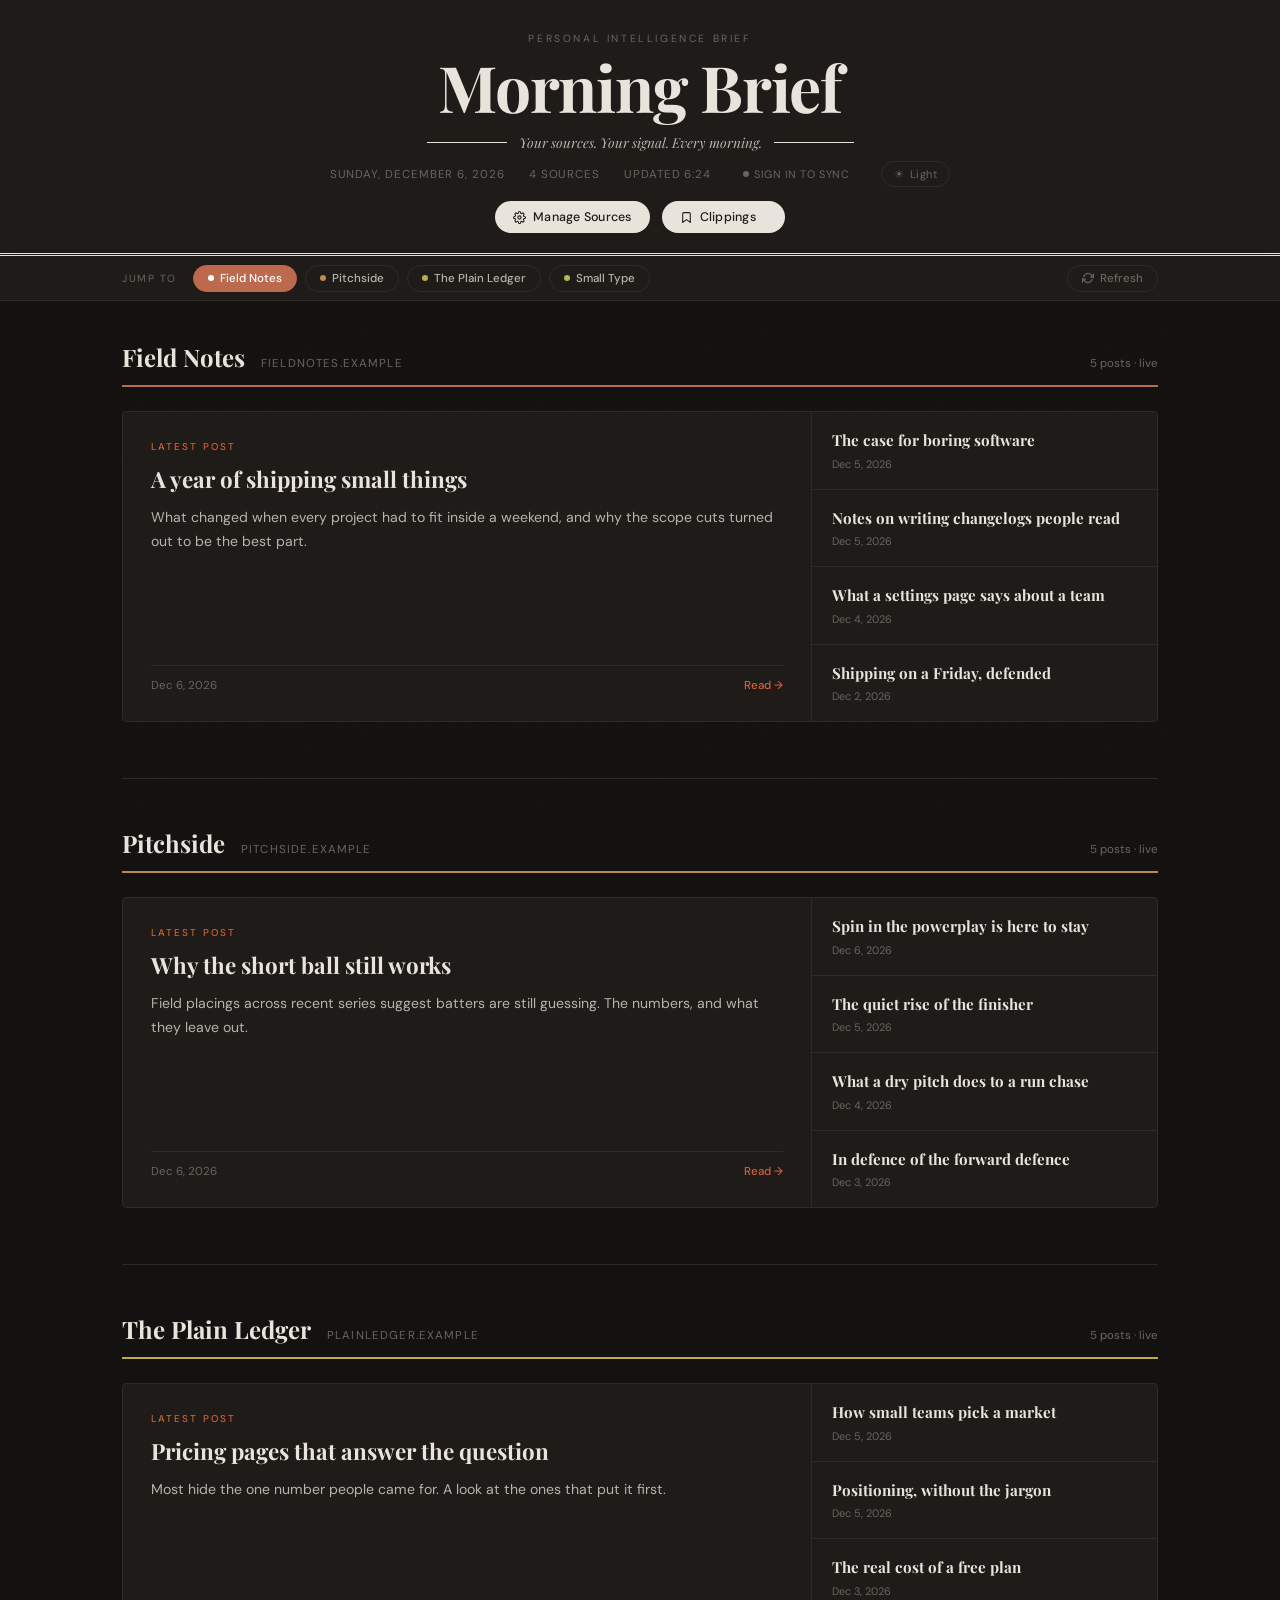
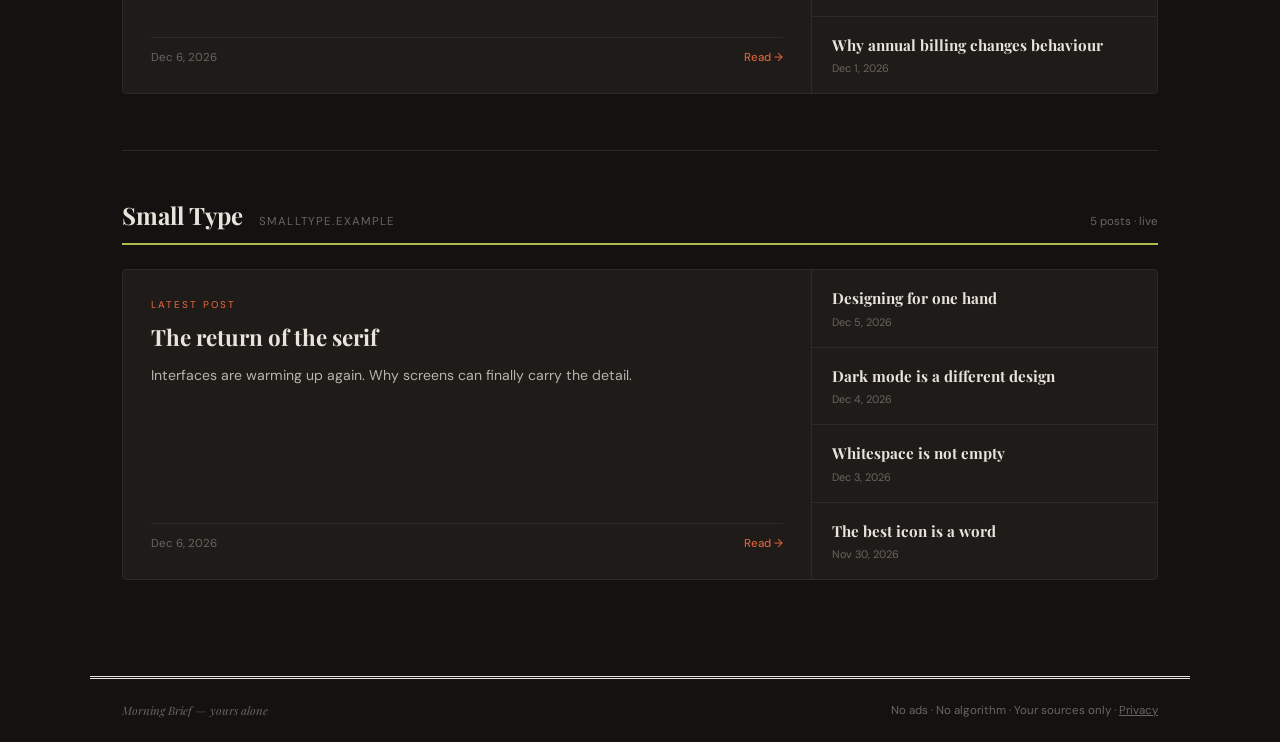
==== demos/morning-brief/index.html @ a0e293c8 "Add files via upload" ====
<!DOCTYPE html>
<html lang="en">
<head>
<meta charset="UTF-8">
<meta name="robots" content="noindex">
<!-- Auxila demo mode: these load before anything else. See README. -->
<script src="demo-config.js"></script>
<script src="../demo-layer.js"></script>

<meta name="viewport" content="width=device-width, initial-scale=1.0, viewport-fit=cover">
<meta name="mobile-web-app-capable" content="yes">
<meta name="apple-mobile-web-app-capable" content="yes">
<meta name="apple-mobile-web-app-status-bar-style" content="default">
<meta name="apple-mobile-web-app-title" content="Morning Brief">
<meta name="theme-color" content="#f5f0e8" media="(prefers-color-scheme: light)">
<meta name="theme-color" content="#141210" media="(prefers-color-scheme: dark)">
<meta name="description" content="Your sources. Your signal. Every morning.">
<title>Morning Brief</title>
<!-- Only weights actually used: Playfair 700 / 400i ; DM Sans 400 / 500 -->
<link rel="preconnect" href="https://fonts.googleapis.com">
<link rel="preconnect" href="https://fonts.gstatic.com" crossorigin>
<link href="https://fonts.googleapis.com/css2?family=Playfair+Display:ital,wght@0,700;1,400&family=DM+Sans:wght@400;500&display=swap" rel="stylesheet">

<!-- Apply theme before render to prevent FOUC -->
<script>
  (function() {
    try {
      var t = localStorage.getItem('morning_brief_theme') || 'auto';
      if (t === 'dark') document.documentElement.setAttribute('data-theme', 'dark');
      else if (t === 'light') document.documentElement.setAttribute('data-theme', 'light');
      else if (window.matchMedia('(prefers-color-scheme: dark)').matches) {
        document.documentElement.setAttribute('data-theme', 'dark');
      }
    } catch(e) { /* storage disabled — fall through to system default */ }
  })();
</script>
<style>
  /* ═════════════════════════════════════════════════════════════════════
     DESIGN TOKENS
     One palette. One accent. Dark mode flips via [data-theme].
     ═════════════════════════════════════════════════════════════════════ */
  :root {
    --bg: #f5f0e8;
    --paper: #faf7f2;
    --ink: #1a1814;
    --ink-light: #4a4540;
    --ink-muted: #9a9590;
    --rule: #e0d8cc;
    --accent: #c8502a;
    --accent-soft: #f0e8e0;
    --display: 'Playfair Display', 'Iowan Old Style', Georgia, 'Times New Roman', serif;
    --body: 'DM Sans', -apple-system, BlinkMacSystemFont, 'Segoe UI', system-ui, sans-serif;
    --nav-height: 54px;
  }

  [data-theme="dark"] {
    --bg: #141210;
    --paper: #1e1b18;
    --ink: #e8e4dc;
    --ink-light: #b8b4ac;
    --ink-muted: #6b6560;
    --rule: #2e2a26;
    --accent: #d4603a;
    --accent-soft: #2a1f18;
  }

  @media (prefers-color-scheme: dark) {
    :root:not([data-theme="light"]) {
      --bg: #141210;
      --paper: #1e1b18;
      --ink: #e8e4dc;
      --ink-light: #b8b4ac;
      --ink-muted: #6b6560;
      --rule: #2e2a26;
      --accent: #d4603a;
      --accent-soft: #2a1f18;
    }
  }

  /* Respect user's reduced-motion preference (Tier 1.9) */
  @media (prefers-reduced-motion: reduce) {
    *, *::before, *::after {
      animation-duration: 0.01ms !important;
      animation-iteration-count: 1 !important;
      transition-duration: 0.01ms !important;
      scroll-behavior: auto !important;
    }
  }

  * { margin: 0; padding: 0; box-sizing: border-box; }
  html { scroll-behavior: smooth; }

  body {
    background: var(--bg);
    color: var(--ink);
    font-family: var(--body);
    min-height: 100vh;
    position: relative;
    -webkit-font-smoothing: antialiased;
    -moz-osx-font-smoothing: grayscale;
  }

  body, .masthead, .source-nav, .articles-grid,
  .article-featured, .article-item, .modal,
  .source-config-item, .form-input, .source-section {
    transition: background-color 0.3s ease, color 0.3s ease, border-color 0.3s ease;
  }

  /* Noise overlay for paper texture */
  body::before {
    content: '';
    position: fixed;
    inset: 0;
    background-image: url("data:image/svg+xml,%3Csvg xmlns='http://www.w3.org/2000/svg' width='400' height='400'%3E%3Cfilter id='noise'%3E%3CfeTurbulence type='fractalNoise' baseFrequency='0.9' numOctaves='4' stitchTiles='stitch'/%3E%3CfeColorMatrix type='saturate' values='0'/%3E%3C/filter%3E%3Crect width='400' height='400' filter='url(%23noise)' opacity='0.03'/%3E%3C/svg%3E");
    pointer-events: none;
    z-index: 0;
    opacity: 0.4;
  }
</style>
<style>
  /* ═════════════════════════════════════════════════════════════════════
     MASTHEAD
     ═════════════════════════════════════════════════════════════════════ */
  .masthead {
    border-bottom: 3px double var(--ink);
    padding: 32px 0 20px;
    text-align: center;
    position: relative;
    background: var(--paper);
    z-index: 1;
  }
  .masthead-top {
    font-family: var(--body);
    font-size: 0.65rem;
    letter-spacing: 0.25em;
    text-transform: uppercase;
    color: var(--ink-muted);
    margin-bottom: 10px;
  }
  .masthead h1 {
    font-family: var(--display);
    font-size: clamp(2.4rem, 6vw, 4rem);
    font-weight: 700;
    letter-spacing: -0.02em;
    line-height: 1;
    color: var(--ink);
  }
  .masthead-rule {
    display: flex;
    align-items: center;
    justify-content: center;
    gap: 12px;
    margin: 14px 0 10px;
  }
  .masthead-rule span {
    height: 1px;
    width: 80px;
    background: var(--ink);
    display: block;
  }
  .masthead-rule em {
    font-family: var(--display);
    font-style: italic;
    font-size: 0.85rem;
    color: var(--ink-light);
  }
  .masthead-meta {
    display: flex;
    align-items: center;
    justify-content: center;
    gap: 24px;
    font-size: 0.72rem;
    color: var(--ink-muted);
    letter-spacing: 0.08em;
    text-transform: uppercase;
    margin-top: 8px;
  }
  .masthead-meta span { display: flex; align-items: center; gap: 6px; }

  /* Theme toggle — repositioned top-right on desktop (Tier 2.7) */
  .theme-toggle {
    background: transparent;
    border: 1px solid var(--rule);
    border-radius: 20px;
    padding: 5px 12px;
    font-family: var(--body);
    font-size: 0.68rem;
    color: var(--ink-muted);
    cursor: pointer;
    display: inline-flex;
    align-items: center;
    gap: 5px;
    transition: all 0.2s;
    letter-spacing: 0.05em;
    user-select: none;
  }
  .theme-toggle:hover {
    border-color: var(--ink-muted);
    color: var(--ink);
  }
  .theme-toggle:focus-visible {
    outline: none;
    box-shadow: 0 0 0 3px var(--accent-soft);
    border-color: var(--accent);
  }

  .manage-sources-btn {
    display: inline-flex;
    align-items: center;
    gap: 7px;
    margin-top: 14px;
    background: var(--ink);
    color: var(--paper);
    border: none;
    border-radius: 20px;
    padding: 8px 18px;
    font-family: var(--body);
    font-size: 0.78rem;
    font-weight: 500;
    cursor: pointer;
    letter-spacing: 0.02em;
    transition: all 0.2s;
    user-select: none;
  }
  .manage-sources-btn:hover {
    background: var(--accent);
    transform: translateY(-1px);
  }
  .manage-sources-btn:focus-visible {
    outline: none;
    box-shadow: 0 0 0 3px var(--accent-soft);
  }
  .manage-sources-btn svg { transition: transform 0.3s; }
  .manage-sources-btn:hover svg { transform: rotate(45deg); }

  /* ═════════════════════════════════════════════════════════════════════
     INSTALL PROMPT (Tier 0.7)
     No longer a chrome button — a proper contextual card.
     ═════════════════════════════════════════════════════════════════════ */
  .install-card {
    display: none;
    position: fixed;
    bottom: 24px;
    left: 50%;
    transform: translateX(-50%) translateY(100px);
    max-width: 420px;
    width: calc(100% - 32px);
    background: var(--paper);
    border: 1px solid var(--rule);
    border-radius: 12px;
    padding: 18px 20px;
    box-shadow: 0 12px 40px rgba(0,0,0,0.18);
    z-index: 9999;
    opacity: 0;
    transition: opacity 0.3s, transform 0.3s;
  }
  .install-card.visible {
    display: block;
    opacity: 1;
    transform: translateX(-50%) translateY(0);
  }
  .install-card-title {
    font-family: var(--display);
    font-size: 1.05rem;
    font-weight: 700;
    color: var(--ink);
    margin-bottom: 4px;
  }
  .install-card-body {
    font-size: 0.82rem;
    color: var(--ink-light);
    line-height: 1.5;
    margin-bottom: 14px;
  }
  .install-card-actions {
    display: flex;
    gap: 8px;
    justify-content: flex-end;
  }
  .install-card-actions button {
    font-family: var(--body);
    font-size: 0.8rem;
    padding: 7px 14px;
    border-radius: 6px;
    cursor: pointer;
    border: 1px solid var(--rule);
    background: transparent;
    color: var(--ink-light);
    transition: all 0.15s;
  }
  .install-card-actions button:hover {
    border-color: var(--ink-muted);
    color: var(--ink);
  }
  .install-card-actions .install-card-primary {
    background: var(--ink);
    color: var(--paper);
    border-color: var(--ink);
  }
  .install-card-actions .install-card-primary:hover {
    background: var(--accent);
    border-color: var(--accent);
    color: #fff;
  }

  /* iOS install hint — full card now, not a tooltip */
  .ios-hint {
    display: none;
    position: fixed;
    bottom: 24px;
    left: 50%;
    transform: translateX(-50%);
    background: var(--paper);
    color: var(--ink);
    border: 1px solid var(--rule);
    font-size: 0.85rem;
    padding: 18px 22px;
    border-radius: 12px;
    z-index: 9999;
    text-align: left;
    line-height: 1.6;
    max-width: 320px;
    box-shadow: 0 12px 40px rgba(0,0,0,0.18);
    animation: fadeUp 0.3s ease;
  }
  .ios-hint.visible { display: block; }
  .ios-hint-row {
    display: flex;
    align-items: center;
    gap: 10px;
    margin-bottom: 8px;
  }
  .ios-hint-row:last-of-type { margin-bottom: 12px; }
  .ios-hint-step-num {
    width: 22px;
    height: 22px;
    border-radius: 50%;
    background: var(--accent);
    color: #fff;
    font-size: 0.7rem;
    font-weight: 700;
    display: flex;
    align-items: center;
    justify-content: center;
    flex-shrink: 0;
  }
  .ios-hint-close {
    display: block;
    margin-top: 4px;
    font-size: 0.75rem;
    color: var(--ink-muted);
    cursor: pointer;
    text-decoration: underline;
    background: none;
    border: none;
    padding: 0;
    font-family: var(--body);
  }
  .ios-hint-close:hover { color: var(--ink); }

  /* ═════════════════════════════════════════════════════════════════════
     SYNC STATUS IN MASTHEAD (Product 1.1 — sync visible, not buried)
     ═════════════════════════════════════════════════════════════════════ */
  .sync-indicator {
    font-size: 0.68rem;
    color: var(--ink-muted);
    letter-spacing: 0.05em;
    text-transform: uppercase;
    display: inline-flex;
    align-items: center;
    gap: 5px;
    cursor: pointer;
    background: none;
    border: none;
    font-family: var(--body);
    padding: 4px 8px;
    border-radius: 12px;
    transition: all 0.15s;
  }
  .sync-indicator:hover {
    color: var(--ink);
    background: var(--accent-soft);
  }
  .sync-dot {
    width: 6px;
    height: 6px;
    border-radius: 50%;
    background: var(--ink-muted);
  }
  .sync-indicator.synced .sync-dot { background: #3a8a4a; }
  [data-theme="dark"] .sync-indicator.synced .sync-dot { background: #4ea460; }
  .sync-indicator.syncing .sync-dot { background: var(--accent); animation: pulse 1.4s ease-in-out infinite; }
  .sync-indicator.error .sync-dot { background: var(--accent); }
  @keyframes pulse { 0%, 100% { opacity: 1; } 50% { opacity: 0.3; } }

  /* ═════════════════════════════════════════════════════════════════════
     SOURCE NAV (sticky, with scroll-spy — Tier 0.6)
     ═════════════════════════════════════════════════════════════════════ */
  .source-nav {
    background: var(--paper);
    border-bottom: 1px solid var(--rule);
    padding: 0;
    position: sticky;
    top: 0;
    z-index: 100;
    box-shadow: 0 2px 12px rgba(0,0,0,0.06);
  }
  .source-nav-inner {
    max-width: 1100px;
    margin: 0 auto;
    padding: 0 32px;
    display: flex;
    align-items: center;
    gap: 8px;
    flex-wrap: nowrap;
    overflow-x: auto;
    overflow-y: hidden;
    -webkit-overflow-scrolling: touch;
    scrollbar-width: none;
    height: 44px;
  }
  .source-nav-inner::-webkit-scrollbar { display: none; }
  .source-nav::after {
    content: '';
    position: absolute;
    right: 0; top: 0; bottom: 0;
    width: 80px;
    background: linear-gradient(to right, transparent, var(--paper));
    pointer-events: none;
  }
  .source-pill { white-space: nowrap; flex-shrink: 0; }
  .nav-label {
    font-size: 0.65rem;
    letter-spacing: 0.15em;
    text-transform: uppercase;
    color: var(--ink-muted);
    margin-right: 8px;
  }

  .source-pill {
    font-size: 0.72rem;
    font-weight: 500;
    padding: 5px 14px;
    border-radius: 20px;
    border: 1px solid var(--rule);
    background: transparent;
    cursor: pointer;
    transition: all 0.2s;
    text-decoration: none;
    color: var(--ink-light);
    display: flex;
    align-items: center;
    gap: 6px;
    user-select: none;
  }
  .source-pill:hover {
    background: var(--accent-soft);
    border-color: var(--accent);
    color: var(--accent);
  }
  /* Active state — scroll-spy driven */
  .source-pill.current {
    color: #fff !important;
    background: var(--pill-color, var(--accent)) !important;
    border-color: var(--pill-color, var(--accent)) !important;
  }
  .source-pill:focus-visible {
    outline: none;
    box-shadow: 0 0 0 3px var(--accent-soft);
  }
  .pill-dot {
    width: 6px;
    height: 6px;
    border-radius: 50%;
    background: var(--pill-color, currentColor);
  }
  .source-pill.current .pill-dot { background: #fff; }

  .refresh-btn {
    margin-left: auto;
    font-size: 0.72rem;
    font-weight: 500;
    padding: 5px 14px;
    border-radius: 20px;
    border: 1px solid var(--rule);
    background: transparent;
    cursor: pointer;
    color: var(--ink-muted);
    transition: all 0.2s;
    display: flex;
    align-items: center;
    gap: 6px;
    font-family: var(--body);
  }
  .refresh-btn:hover { border-color: var(--accent); color: var(--accent); }
  .refresh-btn:focus-visible {
    outline: none;
    box-shadow: 0 0 0 3px var(--accent-soft);
  }
  .refresh-btn.spinning svg { animation: spin 1s linear infinite; }
  @keyframes spin { to { transform: rotate(360deg); } }

  /* Pull-to-refresh indicator (Tier 1.3) */
  .ptr-indicator {
    position: fixed;
    top: 0;
    left: 50%;
    transform: translateX(-50%) translateY(-100%);
    background: var(--paper);
    border: 1px solid var(--rule);
    border-top: none;
    border-radius: 0 0 20px 20px;
    padding: 10px 20px;
    font-size: 0.75rem;
    color: var(--ink-light);
    z-index: 99;
    display: flex;
    align-items: center;
    gap: 8px;
    transition: transform 0.2s ease-out, opacity 0.2s;
    opacity: 0;
    pointer-events: none;
    font-family: var(--body);
  }
  .ptr-indicator.visible { opacity: 1; }
  .ptr-spinner {
    width: 14px;
    height: 14px;
    border: 1.5px solid var(--rule);
    border-top-color: var(--accent);
    border-radius: 50%;
  }
  .ptr-indicator.active .ptr-spinner { animation: spin 0.8s linear infinite; }

  .main {
    max-width: 1100px;
    margin: 0 auto;
    padding: 40px 32px;
    position: relative;
    z-index: 1;
  }

  /* Anchor scroll offset — Tier 0.6 fix for sticky-nav clipping */
  .source-section { scroll-margin-top: calc(var(--nav-height) + 20px); }

  /* ═════════════════════════════════════════════════════════════════════
     WELCOME STATE
     ═════════════════════════════════════════════════════════════════════ */
  .welcome-state {
    max-width: 640px;
    margin: 0 auto;
    padding: 64px 0 80px;
    text-align: center;
  }
  .welcome-mark {
    margin: 0 auto 24px;
    width: 56px;
    height: 56px;
    opacity: 0.8;
  }
  .welcome-headline {
    font-family: var(--display);
    font-size: clamp(1.6rem, 4vw, 2.2rem);
    font-weight: 700;
    color: var(--ink);
    line-height: 1.25;
    margin-bottom: 16px;
  }
  .welcome-subhead {
    font-family: var(--display);
    font-style: italic;
    font-size: 1.05rem;
    color: var(--accent);
    margin-bottom: 40px;
  }
  .welcome-philosophy {
    background: var(--paper);
    border: 1px solid var(--rule);
    border-left: 3px solid var(--accent);
    border-radius: 4px;
    padding: 28px 32px;
    text-align: left;
    margin-bottom: 40px;
  }
  .welcome-philosophy p {
    font-size: 0.92rem;
    color: var(--ink-light);
    line-height: 1.85;
    margin-bottom: 16px;
  }
  .welcome-philosophy p:last-child { margin-bottom: 0; }
  .welcome-philosophy blockquote {
    font-family: var(--display);
    font-style: italic;
    font-size: 1.05rem;
    color: var(--ink);
    border-left: none;
    padding: 12px 0;
    margin: 8px 0;
    line-height: 1.5;
  }
  .welcome-philosophy blockquote cite {
    display: block;
    font-size: 0.72rem;
    font-style: normal;
    letter-spacing: 0.1em;
    text-transform: uppercase;
    color: var(--ink-muted);
    margin-top: 6px;
  }
  .welcome-steps {
    text-align: left;
    margin-bottom: 40px;
  }
  .welcome-steps h3 {
    font-family: var(--display);
    font-size: 1rem;
    color: var(--ink);
    margin-bottom: 16px;
    letter-spacing: 0.02em;
  }
  .welcome-step {
    display: flex;
    gap: 16px;
    align-items: flex-start;
    margin-bottom: 16px;
    padding: 16px 20px;
    background: var(--paper);
    border: 1px solid var(--rule);
    border-radius: 6px;
  }
  .step-num {
    width: 26px;
    height: 26px;
    border-radius: 50%;
    background: var(--accent);
    color: white;
    font-size: 0.72rem;
    font-weight: 700;
    display: flex;
    align-items: center;
    justify-content: center;
    flex-shrink: 0;
    margin-top: 1px;
  }
  .step-text { font-size: 0.88rem; color: var(--ink-light); line-height: 1.6; }
  .step-text strong { color: var(--ink); font-weight: 500; }
  .step-optional { color: var(--ink-muted); font-size: 0.82rem; font-style: italic; }
  .welcome-cta {
    display: inline-flex;
    align-items: center;
    gap: 8px;
    background: var(--ink);
    color: var(--paper);
    border: none;
    border-radius: 20px;
    padding: 12px 28px;
    font-family: var(--body);
    font-size: 0.88rem;
    font-weight: 500;
    cursor: pointer;
    letter-spacing: 0.02em;
    transition: all 0.2s;
  }
  .welcome-cta:hover {
    background: var(--accent);
    transform: translateY(-1px);
  }
  .welcome-cta:focus-visible {
    outline: none;
    box-shadow: 0 0 0 3px var(--accent-soft);
  }

  /* ═════════════════════════════════════════════════════════════════════
     ARTICLE SECTIONS
     ═════════════════════════════════════════════════════════════════════ */
  .loading-state { text-align: center; padding: 80px 20px; }
  .loading-spinner {
    width: 32px;
    height: 32px;
    border: 2px solid var(--rule);
    border-top-color: var(--accent);
    border-radius: 50%;
    animation: spin 0.8s linear infinite;
    margin: 0 auto 16px;
  }
  .loading-text {
    font-family: var(--display);
    font-style: italic;
    color: var(--ink-muted);
    font-size: 1rem;
  }

  /* Error banner — shortened copy, simpler styling */
  .error-notice {
    background: var(--accent-soft);
    border: 1px solid var(--rule);
    border-left: 3px solid var(--accent);
    border-radius: 4px;
    padding: 12px 16px;
    margin-bottom: 32px;
    font-size: 0.82rem;
    color: var(--ink-light);
    display: none;
  }
  .error-notice.visible { display: block; }
  .error-notice strong { color: var(--accent); }

  /* Persistent sync-save banner — Tier 0.1 */
  .sync-save-banner {
    background: var(--accent-soft);
    border: 1px solid var(--accent);
    border-left: 3px solid var(--accent);
    border-radius: 4px;
    padding: 12px 16px;
    margin-bottom: 24px;
    font-size: 0.85rem;
    color: var(--ink);
    display: none;
    align-items: center;
    gap: 12px;
  }
  .sync-save-banner.visible { display: flex; }
  .sync-save-banner-msg { flex: 1; }
  .sync-save-banner-msg strong { color: var(--accent); }
  .sync-save-banner-retry {
    font-family: var(--body);
    font-size: 0.78rem;
    font-weight: 500;
    padding: 6px 14px;
    border-radius: 6px;
    border: 1px solid var(--accent);
    background: transparent;
    color: var(--accent);
    cursor: pointer;
    white-space: nowrap;
  }
  .sync-save-banner-retry:hover { background: var(--accent); color: #fff; }

  .source-section {
    margin-bottom: 56px;
    animation: fadeUp 0.4s ease both;
  }
  @keyframes fadeUp {
    from { opacity: 0; transform: translateY(16px); }
    to { opacity: 1; transform: translateY(0); }
  }

  .section-header {
    display: flex;
    align-items: baseline;
    gap: 16px;
    margin-bottom: 24px;
    padding-bottom: 12px;
    border-bottom: 2px solid var(--ink);
  }
  .section-name {
    font-family: var(--display);
    font-size: 1.5rem;
    font-weight: 700;
    color: var(--ink);
  }
  .section-domain {
    font-size: 0.72rem;
    letter-spacing: 0.1em;
    text-transform: uppercase;
    color: var(--ink-muted);
  }
  .section-count {
    margin-left: auto;
    font-size: 0.72rem;
    color: var(--ink-muted);
    font-family: var(--body);
  }

  /* Article grid — 2:1 on desktop, stacked on mobile */
  .articles-grid {
    display: grid;
    grid-template-columns: 2fr 1fr;
    gap: 0;
    border: 1px solid var(--rule);
    border-radius: 4px;
    overflow: hidden;
    background: var(--paper);
  }
  .article-featured {
    padding: 28px;
    border-right: 1px solid var(--rule);
    display: flex;
    flex-direction: column;
    gap: 12px;
    text-decoration: none;
    color: inherit;
    transition: background 0.15s;
    cursor: pointer;
  }
  .article-featured:hover { background: var(--accent-soft); }
  .article-list { display: flex; flex-direction: column; }
  .article-item {
    padding: 18px 20px;
    border-bottom: 1px solid var(--rule);
    display: flex;
    flex-direction: column;
    gap: 6px;
    transition: background 0.15s;
    cursor: pointer;
    text-decoration: none;
    color: inherit;
  }
  .article-item:last-child { border-bottom: none; }
  .article-item:hover { background: var(--accent-soft); }

  .featured-label {
    font-size: 0.62rem;
    letter-spacing: 0.2em;
    text-transform: uppercase;
    color: var(--accent);
    font-weight: 500;
  }
  .featured-title {
    font-family: var(--display);
    font-size: 1.4rem;
    font-weight: 700;
    line-height: 1.3;
    color: var(--ink);
    text-decoration: none;
    transition: color 0.15s;
    display: block;
  }
  .article-featured:hover .featured-title { color: var(--accent); }
  .featured-excerpt {
    font-size: 0.88rem;
    color: var(--ink-light);
    line-height: 1.7;
    flex: 1;
  }
  .featured-meta {
    display: flex;
    align-items: center;
    gap: 12px;
    font-size: 0.72rem;
    color: var(--ink-muted);
    margin-top: auto;
    padding-top: 12px;
    border-top: 1px solid var(--rule);
  }
  .read-link {
    margin-left: auto;
    color: var(--accent);
    text-decoration: none;
    font-weight: 500;
    display: flex;
    align-items: center;
    gap: 4px;
    transition: gap 0.15s, padding-left 0.15s;
  }
  .article-featured:hover .read-link { gap: 8px; }

  .item-title {
    font-family: var(--display);
    font-size: 0.95rem;
    font-weight: 700;
    line-height: 1.35;
    color: var(--ink);
    text-decoration: none;
    display: block;
    transition: color 0.15s;
  }
  .article-item:hover .item-title { color: var(--accent); }
  .item-meta {
    font-size: 0.68rem;
    color: var(--ink-muted);
    display: flex;
    gap: 8px;
    align-items: center;
  }

  .empty-source {
    padding: 40px;
    text-align: center;
    color: var(--ink-muted);
    font-family: var(--display);
    font-style: italic;
    background: var(--paper);
    border: 1px solid var(--rule);
    border-radius: 4px;
  }
  .section-divider {
    border: none;
    border-top: 1px solid var(--rule);
    margin: 0 0 48px;
  }

  footer {
    border-top: 3px double var(--ink);
    padding: 24px 32px;
    max-width: 1100px;
    margin: 0 auto;
    display: flex;
    align-items: center;
    justify-content: space-between;
    font-size: 0.72rem;
    color: var(--ink-muted);
    position: relative;
    z-index: 1;
  }
  .footer-left { font-family: var(--display); font-style: italic; }
  footer a { color: var(--ink-muted); text-decoration: underline; }
  footer a:hover { color: var(--ink); }

  /* ═════════════════════════════════════════════════════════════════════
     DRAG HANDLE (proper SVG — Tier 3)
     ═════════════════════════════════════════════════════════════════════ */
  .drag-handle {
    cursor: grab;
    color: var(--ink-muted);
    padding: 8px 10px;
    user-select: none;
    flex-shrink: 0;
    display: flex;
    align-items: center;
    /* Block the browser's default touch scroll when pressing the handle,
       so our drag logic can take over without fighting the page scroll. */
    touch-action: none;
    -webkit-user-select: none;
    -webkit-touch-callout: none;
  }
  .drag-handle:hover { color: var(--ink); }
  .drag-handle:active { cursor: grabbing; }
  .drag-handle svg { display: block; }
  @media (max-width: 699px) {
    /* Larger tap target on touch devices */
    .drag-handle { padding: 12px 14px; }
  }
  .source-config-item.sortable-ghost { opacity: 0.4; background: var(--accent-soft); }
  .source-config-item.sortable-chosen { background: var(--accent-soft); }

  /* ═════════════════════════════════════════════════════════════════════
     MODAL (main "Manage Sources") — unified pattern used everywhere
     ═════════════════════════════════════════════════════════════════════ */
  .modal-overlay {
    position: fixed;
    inset: 0;
    background: rgba(26,24,20,0.6);
    z-index: 1000;
    display: flex;
    align-items: center;
    justify-content: center;
    opacity: 0;
    pointer-events: none;
    transition: opacity 0.2s;
    backdrop-filter: blur(2px);
    overscroll-behavior: contain;
  }
  .modal-overlay.open { opacity: 1; pointer-events: all; }
  .modal {
    background: var(--paper);
    border: 1px solid var(--rule);
    border-radius: 8px;
    width: 90%;
    max-width: 540px;
    max-height: min(80dvh, 80vh);
    overflow-y: auto;
    transform: translateY(16px);
    transition: transform 0.2s, opacity 0.2s;
    box-shadow: 0 24px 60px rgba(0,0,0,0.2);
    position: relative;
    opacity: 0;
  }
  .modal-overlay.open .modal { transform: translateY(0); opacity: 1; }
  .modal.wide { max-width: 960px; }
  .modal-header {
    padding: 24px 28px 20px;
    border-bottom: 1px solid var(--rule);
    display: flex;
    align-items: center;
    justify-content: space-between;
    gap: 12px;
  }
  .modal-header h2 {
    font-family: var(--display);
    font-size: 1.3rem;
    font-weight: 700;
    color: var(--ink);
  }
  .modal-header-actions {
    display: flex;
    gap: 10px;
    align-items: center;
  }
  .modal-close {
    background: none;
    border: none;
    font-size: 1.3rem;
    cursor: pointer;
    color: var(--ink-muted);
    transition: color 0.15s;
    line-height: 1;
    padding: 4px;
  }
  .modal-close:hover { color: var(--ink); }
  .modal-close:focus-visible {
    outline: none;
    box-shadow: 0 0 0 3px var(--accent-soft);
    border-radius: 4px;
  }
  .modal-body { padding: 24px 28px; }

  /* Secondary button — used in modal header, consistent with app palette */
  .btn-secondary {
    background: transparent;
    color: var(--ink);
    border: 1px solid var(--rule);
    border-radius: 20px;
    padding: 7px 14px;
    font-family: var(--body);
    font-size: 0.78rem;
    font-weight: 500;
    cursor: pointer;
    transition: all 0.15s;
    display: inline-flex;
    align-items: center;
    gap: 6px;
  }
  .btn-secondary:hover {
    background: var(--accent-soft);
    border-color: var(--accent);
    color: var(--accent);
  }
  .btn-secondary:focus-visible {
    outline: none;
    box-shadow: 0 0 0 3px var(--accent-soft);
  }

  .source-config-item {
    display: flex;
    align-items: center;
    gap: 12px;
    padding: 14px 0;
    border-bottom: 1px solid var(--rule);
  }
  .source-config-item:last-of-type { border-bottom: none; }
  .source-color-dot {
    width: 10px;
    height: 10px;
    border-radius: 50%;
    flex-shrink: 0;
  }
  .source-config-info { flex: 1; min-width: 0; }
  .source-config-name {
    font-weight: 500;
    font-size: 0.88rem;
    color: var(--ink);
    overflow: hidden;
    text-overflow: ellipsis;
    white-space: nowrap;
  }
  .source-config-url {
    font-size: 0.72rem;
    color: var(--ink-muted);
    font-family: monospace;
    margin-top: 2px;
    overflow: hidden;
    text-overflow: ellipsis;
    white-space: nowrap;
  }
  .source-remove-btn {
    background: none;
    border: 1px solid var(--rule);
    border-radius: 6px;
    padding: 4px 10px;
    font-size: 0.7rem;
    color: var(--ink-muted);
    cursor: pointer;
    white-space: nowrap;
    flex-shrink: 0;
    transition: all 0.15s;
    font-family: var(--body);
  }
  .source-remove-btn:hover {
    color: var(--accent);
    border-color: var(--accent);
  }
  .source-remove-btn:focus-visible {
    outline: none;
    box-shadow: 0 0 0 3px var(--accent-soft);
  }

  .add-source-form {
    margin-top: 24px;
    padding-top: 20px;
    border-top: 1px solid var(--rule);
  }
  .add-source-form h3 {
    font-family: var(--display);
    font-size: 1rem;
    margin-bottom: 4px;
    color: var(--ink);
    font-weight: 700;
  }
  .add-source-form-sub {
    font-size: 0.78rem;
    color: var(--ink-muted);
    margin-bottom: 14px;
    font-style: italic;
    font-family: var(--display);
  }
  .form-row {
    display: flex;
    gap: 8px;
    margin-bottom: 10px;
  }
  .form-input {
    flex: 1;
    background: var(--bg);
    border: 1px solid var(--rule);
    border-radius: 6px;
    padding: 9px 12px;
    font-family: var(--body);
    font-size: 0.85rem;
    color: var(--ink);
    outline: none;
    transition: border-color 0.15s, box-shadow 0.15s;
    min-width: 0;
  }
  .form-input:focus {
    border-color: var(--accent);
    box-shadow: 0 0 0 3px var(--accent-soft);
  }
  .form-input::placeholder { color: var(--ink-muted); }
  .btn-add-source {
    background: var(--ink);
    border: none;
    border-radius: 6px;
    color: var(--paper);
    font-family: var(--body);
    font-size: 0.85rem;
    font-weight: 500;
    padding: 9px 18px;
    cursor: pointer;
    transition: background 0.15s;
    white-space: nowrap;
  }
  .btn-add-source:hover { background: var(--accent); }
  .btn-add-source:focus-visible {
    outline: none;
    box-shadow: 0 0 0 3px var(--accent-soft);
  }

  /* ═════════════════════════════════════════════════════════════════════
     SYNC BAR IN MODAL — with inline submit (Tier 1.8)
     ═════════════════════════════════════════════════════════════════════ */
  .sync-bar {
    padding: 14px 16px;
    background: var(--accent-soft);
    border-radius: 8px;
    margin-bottom: 20px;
    font-size: 0.82rem;
  }
  .sync-bar-row {
    display: flex;
    align-items: center;
    justify-content: space-between;
    gap: 10px;
    flex-wrap: wrap;
  }
  .sync-text { color: var(--ink-light); flex: 1; min-width: 200px; }
  .sync-btn {
    background: var(--accent);
    border: none;
    border-radius: 6px;
    color: white;
    font-family: var(--body);
    font-size: 0.78rem;
    font-weight: 500;
    padding: 7px 14px;
    cursor: pointer;
  }
  .sync-btn:hover { filter: brightness(1.08); }
  .sync-email-row {
    display: flex;
    gap: 8px;
    margin-top: 10px;
  }
  .sync-email-input {
    flex: 1;
    padding: 8px 12px;
    border: 1px solid var(--rule);
    border-radius: 6px;
    font-family: var(--body);
    font-size: 0.82rem;
    background: var(--paper);
    color: var(--ink);
    outline: none;
    transition: border-color 0.15s, box-shadow 0.15s;
    min-width: 0;
  }
  .sync-email-input:focus {
    border-color: var(--accent);
    box-shadow: 0 0 0 3px rgba(200,80,42,0.15);
  }
  .sync-email-submit {
    background: var(--ink);
    color: var(--paper);
    border: none;
    border-radius: 6px;
    padding: 8px 16px;
    font-family: var(--body);
    font-size: 0.8rem;
    font-weight: 500;
    cursor: pointer;
    white-space: nowrap;
  }
  .sync-email-submit:hover { background: var(--accent); }
  .sync-email-submit:disabled { opacity: 0.5; cursor: not-allowed; }
  .open-mail-btn {
    display: inline-block;
    margin-top: 8px;
    padding: 6px 12px;
    background: transparent;
    border: 1px solid var(--ink-light);
    color: var(--ink);
    border-radius: 6px;
    font-size: 0.76rem;
    text-decoration: none;
    font-family: var(--body);
  }
  .open-mail-btn:hover {
    background: var(--ink);
    color: var(--paper);
  }


  /* ═════════════════════════════════════════════════════════════════════
     DISCOVER — now in the app's language (Tier 0.4)
     Same tokens, same patterns, same modal shell.
     ═════════════════════════════════════════════════════════════════════ */
  .discover-search-bar {
    position: sticky;
    top: 0;
    padding: 12px 28px;
    background: var(--paper);
    border-bottom: 1px solid var(--rule);
    z-index: 5;
  }
  .discover-search-wrap {
    position: relative;
  }
  .discover-search {
    width: 100%;
    padding: 9px 14px 9px 38px;
    font-family: var(--body);
    font-size: 0.88rem;
    border: 1px solid var(--rule);
    border-radius: 8px;
    background: var(--bg);
    color: var(--ink);
    outline: none;
    transition: border-color 0.15s, box-shadow 0.15s;
  }
  .discover-search:focus {
    border-color: var(--accent);
    box-shadow: 0 0 0 3px var(--accent-soft);
  }
  .discover-search-icon {
    position: absolute;
    left: 12px;
    top: 50%;
    transform: translateY(-50%);
    color: var(--ink-muted);
    pointer-events: none;
  }

  .discover-stats {
    display: flex;
    gap: 20px;
    padding: 14px 28px;
    border-bottom: 1px solid var(--rule);
    font-size: 0.72rem;
    color: var(--ink-muted);
    letter-spacing: 0.05em;
    text-transform: uppercase;
  }
  .discover-stat { display: inline-flex; align-items: center; gap: 5px; }
  .discover-stat strong {
    color: var(--ink);
    font-weight: 500;
    letter-spacing: 0;
    text-transform: none;
    font-family: var(--display);
    font-size: 0.95rem;
  }
  .discover-stat.warning strong { color: var(--accent); }

  .discover-content {
    padding: 20px 28px 28px;
  }

  /* Starter pack + bundles */
  .starter-pack {
    background: var(--accent-soft);
    border: 1px solid var(--rule);
    border-left: 3px solid var(--accent);
    border-radius: 6px;
    padding: 20px 22px;
    margin-bottom: 28px;
  }
  .starter-pack-title {
    font-family: var(--display);
    font-size: 1.05rem;
    font-weight: 700;
    color: var(--ink);
    margin-bottom: 4px;
  }
  .starter-pack-desc {
    font-family: var(--display);
    font-style: italic;
    font-size: 0.85rem;
    color: var(--ink-light);
    margin-bottom: 14px;
  }
  .starter-pack-list {
    display: flex;
    flex-wrap: wrap;
    gap: 6px 10px;
    margin-bottom: 14px;
    font-size: 0.78rem;
    color: var(--ink-light);
  }
  .starter-pack-list span { white-space: nowrap; }
  .starter-pack-list span:not(:last-child)::after {
    content: '·';
    margin-left: 10px;
    color: var(--ink-muted);
  }
  .starter-pack-cta {
    background: var(--ink);
    color: var(--paper);
    border: none;
    border-radius: 20px;
    padding: 9px 20px;
    font-family: var(--body);
    font-size: 0.82rem;
    font-weight: 500;
    cursor: pointer;
    transition: background 0.15s;
  }
  .starter-pack-cta:hover { background: var(--accent); }
  .starter-pack-cta:disabled { opacity: 0.5; cursor: not-allowed; }

  .bundles-row {
    display: grid;
    grid-template-columns: repeat(auto-fit, minmax(220px, 1fr));
    gap: 12px;
    margin-bottom: 32px;
  }
  .bundle-card {
    background: var(--paper);
    border: 1px solid var(--rule);
    border-radius: 6px;
    padding: 16px 18px;
    display: flex;
    flex-direction: column;
    gap: 8px;
  }
  .bundle-card h4 {
    font-family: var(--display);
    font-size: 0.98rem;
    font-weight: 700;
    color: var(--ink);
  }
  .bundle-card p {
    font-size: 0.78rem;
    color: var(--ink-light);
    line-height: 1.5;
    flex: 1;
  }
  .bundle-sources {
    font-size: 0.7rem;
    color: var(--ink-muted);
    font-style: italic;
    font-family: var(--display);
  }
  .bundle-add-btn {
    background: transparent;
    color: var(--ink);
    border: 1px solid var(--rule);
    border-radius: 6px;
    padding: 7px 12px;
    font-family: var(--body);
    font-size: 0.78rem;
    font-weight: 500;
    cursor: pointer;
    transition: all 0.15s;
    align-self: flex-start;
  }
  .bundle-add-btn:hover {
    border-color: var(--accent);
    color: var(--accent);
    background: var(--accent-soft);
  }
  .bundle-add-btn:disabled { opacity: 0.5; cursor: not-allowed; }

  /* Category rows */
  .discover-section-title {
    font-family: var(--display);
    font-size: 0.78rem;
    font-weight: 700;
    letter-spacing: 0.1em;
    text-transform: uppercase;
    color: var(--ink);
    margin: 32px 0 14px;
    padding-bottom: 8px;
    border-bottom: 1px solid var(--rule);
  }
  .discover-section-title:first-child { margin-top: 0; }

  .category-row { margin-bottom: 28px; }
  .category-header {
    display: flex;
    align-items: baseline;
    gap: 10px;
    margin-bottom: 10px;
  }
  .category-name {
    font-family: var(--display);
    font-size: 0.98rem;
    font-weight: 700;
    color: var(--ink);
  }
  .category-count {
    font-size: 0.72rem;
    color: var(--ink-muted);
    letter-spacing: 0.05em;
  }

  .sources-scroll {
    display: flex;
    gap: 10px;
    overflow-x: auto;
    overflow-y: hidden;
    padding-bottom: 8px;
    padding-right: 40px;
    scroll-behavior: smooth;
    position: relative;
    scrollbar-width: thin;
    scrollbar-color: var(--rule) transparent;
  }
  .sources-scroll::-webkit-scrollbar { height: 6px; }
  .sources-scroll::-webkit-scrollbar-track { background: transparent; }
  .sources-scroll::-webkit-scrollbar-thumb {
    background: var(--rule);
    border-radius: 3px;
  }

  .source-card {
    flex: 0 0 180px;
    background: var(--paper);
    border: 1px solid var(--rule);
    border-radius: 6px;
    padding: 14px 16px;
    transition: all 0.15s;
    display: flex;
    flex-direction: column;
    gap: 6px;
    min-height: 120px;
  }
  .source-card:hover {
    border-color: var(--accent);
    transform: translateY(-2px);
    box-shadow: 0 4px 12px rgba(0,0,0,0.06);
  }
  .source-card.added { opacity: 0.55; }
  .source-card.added:hover {
    transform: none;
    box-shadow: none;
    border-color: var(--rule);
  }
  .source-card-name {
    font-size: 0.88rem;
    font-weight: 500;
    color: var(--ink);
    line-height: 1.3;
    display: -webkit-box;
    -webkit-line-clamp: 2;
    -webkit-box-orient: vertical;
    overflow: hidden;
  }
  .source-card-domain {
    font-size: 0.7rem;
    color: var(--ink-muted);
    font-family: monospace;
    overflow: hidden;
    text-overflow: ellipsis;
    white-space: nowrap;
  }
  .source-card-add {
    margin-top: auto;
    padding: 6px 12px;
    background: transparent;
    border: 1px solid var(--rule);
    border-radius: 6px;
    color: var(--ink);
    font-family: var(--body);
    font-size: 0.76rem;
    font-weight: 500;
    cursor: pointer;
    transition: all 0.15s;
  }
  .source-card-add:hover {
    border-color: var(--accent);
    background: var(--accent);
    color: #fff;
  }
  .source-card-add.added {
    border-color: var(--rule);
    color: var(--ink-muted);
    background: transparent;
    cursor: not-allowed;
  }
  .source-card-add:disabled { cursor: not-allowed; }

  .discover-empty {
    padding: 60px 20px;
    text-align: center;
    color: var(--ink-muted);
    font-family: var(--display);
    font-style: italic;
  }


  /* ═════════════════════════════════════════════════════════════════════
     RESPONSIVE
     Desktop / tablet landscape / tablet portrait / mobile / small mobile
     ═════════════════════════════════════════════════════════════════════ */

  /* Tablet landscape */
  @media (max-width: 1199px) and (min-width: 1000px) {
    .main { padding: 32px 24px; }
    .masthead h1 { font-size: 2.8rem; }
    .articles-grid { grid-template-columns: 1.5fr 1fr; }
  }

  /* Tablet portrait — new breakpoint (Tier 2.8) */
  @media (max-width: 999px) and (min-width: 700px) {
    .main { padding: 28px 24px; }
    .masthead h1 { font-size: 2.6rem; }
    .articles-grid { grid-template-columns: 1.3fr 1fr; }
    .source-nav-inner { padding: 0 24px; }
    footer { padding: 24px; }
  }

  /* Mobile and small tablet */
  @media (max-width: 699px) {
    .masthead {
      padding: 24px 16px 18px;
      position: relative;
    }
    .masthead h1 { font-size: 2.2rem; }
    .masthead-top { font-size: 0.58rem; letter-spacing: 0.2em; }
    .masthead-rule em { font-size: 0.78rem; }

    /* Condense meta — Tier 2.7 mobile rework */
    .masthead-meta {
      flex-direction: row;
      gap: 14px;
      font-size: 0.62rem;
      flex-wrap: wrap;
      justify-content: center;
      padding: 0 12px;
    }

    /* Theme toggle absolute — top right */
    .theme-toggle-slot {
      position: absolute;
      top: 14px;
      right: 14px;
      margin-top: 0;
    }

    /* Sync indicator absolute — top left */
    .sync-indicator-slot {
      position: absolute;
      top: 14px;
      left: 14px;
      margin-top: 0;
    }

    .source-nav-inner { padding: 0 16px; }
    .nav-label { display: none; }

    .main { padding: 24px 16px 60px; }
    .section-domain { display: none; }
    .section-name { font-size: 1.2rem; }
    .section-count { font-size: 0.68rem; }

    .articles-grid { grid-template-columns: 1fr; }
    .article-featured {
      border-right: none;
      border-bottom: 1px solid var(--rule);
      padding: 20px 20px 16px;
    }
    .featured-title { font-size: 1.2rem; line-height: 1.4; }
    .featured-excerpt { font-size: 0.9rem; line-height: 1.75; }
    .featured-meta {
      flex-direction: row;
      flex-wrap: wrap;
      gap: 10px;
      padding-top: 14px;
    }
    .read-link {
      margin-left: auto;
      padding: 8px 14px;
      background: var(--accent-soft);
      border-radius: 6px;
      font-size: 0.82rem;
    }

    .article-item {
      padding: 14px 20px;
      min-height: 52px;
    }
    .item-title { font-size: 0.92rem; }

    .loading-state { padding: 40px 20px; }
    .loading-text { font-size: 0.9rem; }
    .section-divider { margin: 0 0 36px; }

    footer {
      flex-direction: column;
      gap: 8px;
      text-align: center;
      padding: 20px 16px;
    }

    /* Modal — bottom sheet on mobile */
    .modal-overlay {
      align-items: flex-end;
      padding: 0;
    }
    .modal {
      width: 100%;
      max-width: 100%;
      max-height: 92dvh;
      border-radius: 20px 20px 0 0;
      transform: translateY(100%);
      padding-bottom: env(safe-area-inset-bottom, 0px);
    }
    .modal-overlay.open .modal { transform: translateY(0); }
    .modal.wide { max-width: 100%; }
    .modal-close {
      width: 36px;
      height: 36px;
      border-radius: 50%;
      border: 1px solid var(--rule);
      display: flex;
      align-items: center;
      justify-content: center;
    }

    .source-config-item { padding: 14px 0; min-height: 48px; }
    .add-source-form .form-row { flex-direction: column; gap: 10px; }
    .add-source-form .form-row .form-input { width: 100%; }
    .btn-add-source { width: 100%; padding: 12px; font-size: 0.9rem; }

    .welcome-philosophy { padding: 20px; }
    .welcome-state { padding: 40px 0 60px; }

    /* Discover — tighter */
    .discover-search-bar { padding: 10px 16px; }
    .discover-stats { padding: 12px 16px; gap: 14px; font-size: 0.68rem; }
    .discover-content { padding: 16px; }
    .starter-pack { padding: 16px 18px; }
    .bundles-row { grid-template-columns: 1fr; }
    .source-card { flex: 0 0 150px; padding: 12px; min-height: 110px; }
    .source-card-add { min-height: 40px; }
    .sources-scroll { padding-right: 20px; }

    /* Install card mobile adjustments */
    .install-card { bottom: 16px; padding: 16px; }
  }

  /* Very small mobile */
  @media (max-width: 479px) {
    .masthead h1 { font-size: 1.9rem; }
    .masthead-rule { display: none; }
  }

  /* ═════════════════════════════════════════════════════════════════════
     TOASTS, CONFIRM DIALOG, UPDATE PROMPT, FEED ERROR
     ═════════════════════════════════════════════════════════════════════ */
  .mb-toast {
    position: fixed;
    left: 50%;
    bottom: 32px;
    transform: translateX(-50%) translateY(16px);
    background: var(--ink);
    color: var(--paper);
    font-family: var(--body);
    font-size: 0.85rem;
    padding: 10px 18px;
    border-radius: 24px;
    box-shadow: 0 4px 16px rgba(0,0,0,0.15);
    opacity: 0;
    pointer-events: none;
    transition: opacity 0.2s, transform 0.2s;
    z-index: 10001;
    max-width: calc(100vw - 32px);
    text-align: center;
    display: flex;
    align-items: center;
    gap: 10px;
  }
  .mb-toast.visible {
    opacity: 1;
    transform: translateX(-50%) translateY(0);
  }
  .mb-toast-action {
    background: var(--accent);
    color: #fff;
    border: none;
    border-radius: 14px;
    padding: 4px 12px;
    font-family: var(--body);
    font-size: 0.78rem;
    cursor: pointer;
  }
  .mb-toast-action:hover { filter: brightness(1.08); }

  .mb-confirm-overlay {
    position: fixed;
    inset: 0;
    background: rgba(0,0,0,0.45);
    display: flex;
    align-items: center;
    justify-content: center;
    opacity: 0;
    pointer-events: none;
    transition: opacity 0.15s;
    z-index: 10002;
    padding: 16px;
  }
  .mb-confirm-overlay.visible {
    opacity: 1;
    pointer-events: auto;
  }
  .mb-confirm-box {
    background: var(--paper);
    color: var(--ink);
    border-radius: 12px;
    padding: 24px;
    max-width: 360px;
    width: 100%;
    box-shadow: 0 12px 40px rgba(0,0,0,0.25);
  }
  .mb-confirm-msg {
    margin: 0 0 18px;
    font-family: var(--body);
    font-size: 0.95rem;
    line-height: 1.45;
    color: var(--ink);
  }
  .mb-confirm-actions {
    display: flex;
    gap: 10px;
    justify-content: flex-end;
  }
  .mb-confirm-actions button {
    font-family: var(--body);
    font-size: 0.85rem;
    padding: 8px 16px;
    border-radius: 6px;
    cursor: pointer;
    border: 1px solid var(--rule);
    background: transparent;
    color: var(--ink);
    transition: background 0.15s, border-color 0.15s, box-shadow 0.15s;
  }
  .mb-confirm-actions button:focus { outline: none; }
  .mb-confirm-actions button:focus-visible {
    outline: none;
    box-shadow: 0 0 0 3px var(--accent-soft);
    border-color: var(--accent);
  }
  .mb-confirm-cancel:hover { background: var(--bg); }
  .mb-confirm-ok {
    background: var(--accent);
    color: #fff;
    border-color: var(--accent);
  }
  .mb-confirm-ok:hover { filter: brightness(1.05); }

  /* ═════════════════════════════════════════════════════════════════════
     VOUCHER — discovery link + proper unlock modal + persistent badge
     ═════════════════════════════════════════════════════════════════════ */
  .install-app-row {
    margin-top: 22px;
    padding-top: 18px;
    border-top: 1px solid var(--rule);
    display: flex;
    align-items: center;
    justify-content: space-between;
    gap: 12px;
    flex-wrap: wrap;
    font-size: 0.82rem;
    font-family: var(--body);
  }
  .install-app-text { color: var(--ink-muted); }

  .voucher-entry {
    margin-top: 22px;
    padding-top: 18px;
    border-top: 1px solid var(--rule);
    display: flex;
    align-items: center;
    justify-content: space-between;
    gap: 12px;
    flex-wrap: wrap;
    font-size: 0.82rem;
    font-family: var(--body);
  }
  .voucher-entry-text { color: var(--ink-muted); }
  .voucher-link {
    color: var(--accent);
    text-decoration: none;
    font-weight: 500;
    cursor: pointer;
    border: none;
    background: transparent;
    padding: 4px 0;
    font-family: var(--body);
    font-size: 0.85rem;
    border-bottom: 1px dashed var(--accent);
  }
  .voucher-link:hover { filter: brightness(1.1); border-bottom-style: solid; }
  .voucher-link:focus-visible {
    outline: none;
    box-shadow: 0 0 0 3px var(--accent-soft);
    border-radius: 2px;
  }

  .voucher-modal-box {
    background: var(--paper);
    color: var(--ink);
    border-radius: 12px;
    padding: 32px 28px 24px;
    max-width: 420px;
    width: 100%;
    box-shadow: 0 24px 60px rgba(0,0,0,0.28);
    text-align: center;
    border: 1px solid var(--rule);
  }
  .voucher-modal-icon {
    width: 52px;
    height: 52px;
    border-radius: 50%;
    background: var(--accent-soft);
    border: 1px solid var(--accent);
    color: var(--accent);
    margin: 0 auto 16px;
    display: flex;
    align-items: center;
    justify-content: center;
    font-family: var(--display);
    font-size: 22px;
    font-weight: 700;
  }
  .voucher-modal-title {
    font-family: var(--display);
    font-size: 1.25rem;
    font-weight: 700;
    margin: 0 0 10px;
    color: var(--ink);
  }
  .voucher-modal-desc {
    font-size: 0.85rem;
    line-height: 1.55;
    color: var(--ink-light);
    margin: 0 0 20px;
  }
  .voucher-modal-input {
    width: 100%;
    padding: 13px 14px;
    background: var(--bg);
    border: 1px solid var(--rule);
    border-radius: 4px;
    color: var(--ink);
    font-size: 1.1rem;
    font-family: ui-monospace, 'SF Mono', Monaco, Menlo, Consolas, monospace;
    letter-spacing: 0.15em;
    text-align: center;
    text-transform: uppercase;
    box-sizing: border-box;
    margin: 0 0 8px;
  }
  .voucher-modal-input:focus {
    outline: none;
    border-color: var(--accent);
    box-shadow: 0 0 0 3px var(--accent-soft);
  }
  .voucher-modal-input::placeholder {
    color: var(--ink-muted);
    letter-spacing: 0.05em;
    text-transform: none;
  }
  .voucher-modal-error {
    color: var(--accent);
    font-size: 0.78rem;
    margin: 0 0 10px;
    min-height: 1em;
  }
  .voucher-modal-actions {
    display: flex;
    gap: 10px;
    justify-content: center;
    margin-top: 6px;
  }
  .voucher-modal-helper {
    font-size: 0.72rem;
    color: var(--ink-muted);
    margin: 14px 0 0;
    line-height: 1.5;
  }

  .limit-line {
    display: flex;
    align-items: center;
    justify-content: space-between;
    gap: 10px;
    flex-wrap: wrap;
    padding: 4px 0 14px;
    margin-bottom: 8px;
    font-size: 0.82rem;
    color: var(--ink-muted);
    font-family: var(--body);
  }
  .limit-line-count { color: var(--ink); font-weight: 500; }
  .unlocked-badge {
    display: inline-flex;
    align-items: center;
    gap: 6px;
    font-size: 0.68rem;
    letter-spacing: 0.06em;
    background: var(--accent-soft);
    color: var(--accent);
    border: 1px solid var(--accent);
    padding: 3px 9px;
    border-radius: 3px;
    font-weight: 500;
    font-family: var(--body);
  }
  .unlocked-badge-dot {
    width: 6px; height: 6px; border-radius: 50%;
    background: var(--accent);
  }

  .feed-error {
    display: flex;
    align-items: center;
    justify-content: space-between;
    gap: 12px;
    padding: 14px 16px;
    font-size: 0.85rem;
    color: var(--ink-light);
    background: var(--paper);
    border: 1px dashed var(--rule);
    border-radius: 6px;
  }
  .feed-retry {
    font-family: var(--body);
    font-size: 0.76rem;
    padding: 5px 12px;
    border-radius: 4px;
    border: 1px solid var(--rule);
    background: transparent;
    color: var(--ink);
    cursor: pointer;
    white-space: nowrap;
  }
  .feed-retry:hover {
    background: var(--accent-soft);
    border-color: var(--accent);
    color: var(--accent);
  }

  .mb-update-toast {
    position: fixed;
    left: 50%;
    bottom: 32px;
    transform: translateX(-50%) translateY(16px);
    background: var(--ink);
    color: var(--paper);
    font-family: var(--body);
    font-size: 0.85rem;
    padding: 10px 14px 10px 18px;
    border-radius: 24px;
    box-shadow: 0 4px 16px rgba(0,0,0,0.15);
    display: flex;
    align-items: center;
    gap: 10px;
    opacity: 0;
    pointer-events: none;
    transition: opacity 0.2s, transform 0.2s;
    z-index: 10001;
    max-width: calc(100vw - 32px);
  }
  .mb-update-toast.visible {
    opacity: 1;
    pointer-events: auto;
    transform: translateX(-50%) translateY(0);
  }
  .mb-update-reload {
    background: var(--accent);
    color: #fff;
    border: none;
    border-radius: 16px;
    padding: 5px 12px;
    font-size: 0.78rem;
    cursor: pointer;
    font-family: var(--body);
  }
  .mb-update-reload:hover { filter: brightness(1.08); }
  .mb-update-dismiss {
    background: transparent;
    color: var(--paper);
    border: none;
    font-size: 0.95rem;
    cursor: pointer;
    opacity: 0.7;
    padding: 2px 6px;
  }
  .mb-update-dismiss:hover { opacity: 1; }

  /* Screen reader only */
  .sr-only {
    position: absolute;
    width: 1px;
    height: 1px;
    padding: 0;
    margin: -1px;
    overflow: hidden;
    clip: rect(0,0,0,0);
    white-space: nowrap;
    border: 0;
  }
</style>
<link rel="stylesheet" href="demo-fixes.css">
</head>
<body>

<!-- Masthead -->
<div class="masthead">
  <!-- Theme toggle: slot positions on mobile, inline on desktop -->
  <div class="theme-toggle-slot" style="display:none">
    <button class="theme-toggle" id="theme-toggle-mobile" type="button" aria-label="Change color theme">
      <span id="theme-icon-mobile" aria-hidden="true">☀</span>
      <span id="theme-label-mobile">Light</span>
    </button>
  </div>

  <!-- Sync indicator: only visible on mobile in slot, inline on desktop in masthead-meta -->
  <div class="sync-indicator-slot" style="display:none">
    <button class="sync-indicator" id="sync-indicator-mobile" type="button" aria-label="Sync status">
      <span class="sync-dot"></span>
      <span id="sync-indicator-label-mobile">Not synced</span>
    </button>
  </div>

  <div class="masthead-top">Personal Intelligence Brief</div>
  <h1>Morning Brief</h1>
  <div class="masthead-rule">
    <span aria-hidden="true"></span>
    <em>Your sources. Your signal. Every morning.</em>
    <span aria-hidden="true"></span>
  </div>
  <div class="masthead-meta">
    <span id="today-date">—</span>
    <span id="source-count">—</span>
    <span id="last-refreshed">—</span>
    <button class="sync-indicator" id="sync-indicator" type="button" aria-label="Sync status — tap to manage">
      <span class="sync-dot"></span>
      <span id="sync-indicator-label">Not synced</span>
    </button>
    <button class="theme-toggle" id="theme-toggle" type="button" aria-label="Change color theme">
      <span id="theme-icon" aria-hidden="true">☀</span>
      <span id="theme-label">Light</span>
    </button>
  </div>
  <button class="manage-sources-btn" type="button" id="manage-sources-btn">
    <svg width="13" height="13" viewBox="0 0 24 24" fill="none" stroke="currentColor" stroke-width="2" stroke-linecap="round" stroke-linejoin="round" aria-hidden="true">
      <circle cx="12" cy="12" r="3"/>
      <path d="M19.4 15a1.65 1.65 0 0 0 .33 1.82l.06.06a2 2 0 0 1-2.83 2.83l-.06-.06a1.65 1.65 0 0 0-1.82-.33 1.65 1.65 0 0 0-1 1.51V21a2 2 0 0 1-4 0v-.09A1.65 1.65 0 0 0 9 19.4a1.65 1.65 0 0 0-1.82.33l-.06.06a2 2 0 0 1-2.83-2.83l.06-.06A1.65 1.65 0 0 0 4.68 15a1.65 1.65 0 0 0-1.51-1H3a2 2 0 0 1 0-4h.09A1.65 1.65 0 0 0 4.6 9a1.65 1.65 0 0 0-.33-1.82l-.06-.06a2 2 0 0 1 2.83-2.83l.06.06A1.65 1.65 0 0 0 9 4.68a1.65 1.65 0 0 0 1-1.51V3a2 2 0 0 1 4 0v.09a1.65 1.65 0 0 0 1 1.51 1.65 1.65 0 0 0 1.82-.33l.06-.06a2 2 0 0 1 2.83 2.83l-.06.06A1.65 1.65 0 0 0 19.4 9a1.65 1.65 0 0 0 1.51 1H21a2 2 0 0 1 0 4h-.09a1.65 1.65 0 0 0-1.51 1z"/>
    </svg>
    Manage Sources
  </button>
  <button class="manage-sources-btn" type="button" id="clippings-btn" style="margin-left:8px;">
    <svg width="13" height="13" viewBox="0 0 24 24" fill="none" stroke="currentColor" stroke-width="2" stroke-linecap="round" stroke-linejoin="round" aria-hidden="true">
      <path d="M19 21l-7-5-7 5V5a2 2 0 0 1 2-2h10a2 2 0 0 1 2 2z"/>
    </svg>
    Clippings <span id="clippings-count-badge" style="margin-left:4px;opacity:0.7;font-variant-numeric:tabular-nums;"></span>
  </button>
</div>

<!-- Pull-to-refresh indicator -->
<div class="ptr-indicator" id="ptr-indicator" aria-hidden="true">
  <div class="ptr-spinner"></div>
  <span id="ptr-label">Pull to refresh</span>
</div>

<!-- Install prompt card (Tier 0.7) -->
<div class="install-card" id="install-card" role="dialog" aria-labelledby="install-card-title" aria-describedby="install-card-body">
  <div class="install-card-title" id="install-card-title">Install Morning Brief</div>
  <div class="install-card-body" id="install-card-body">Home-screen access, works offline, no browser chrome. One tap to keep your morning brief close.</div>
  <div class="install-card-actions">
    <button type="button" id="install-dismiss">Not now</button>
    <button type="button" class="install-card-primary" id="install-accept">Install</button>
  </div>
</div>

<!-- iOS install hint -->
<div class="ios-hint" id="ios-hint" role="dialog" aria-labelledby="ios-hint-title">
  <div class="install-card-title" id="ios-hint-title">Add to Home Screen</div>
  <div class="ios-hint-row" style="margin-top:12px">
    <div class="ios-hint-step-num">1</div>
    <div>Tap the <strong>Share</strong> icon in Safari's toolbar.</div>
  </div>
  <div class="ios-hint-row">
    <div class="ios-hint-step-num">2</div>
    <div>Scroll and choose <strong>Add to Home Screen</strong>.</div>
  </div>
  <button type="button" class="ios-hint-close" id="ios-hint-close">Got it</button>
</div>

<!-- Source Nav -->
<div class="source-nav">
  <div class="source-nav-inner" id="source-nav-inner">
    <span class="nav-label">Jump to</span>
    <button id="refresh-btn" class="refresh-btn" type="button">
      <svg width="12" height="12" viewBox="0 0 24 24" fill="none" stroke="currentColor" stroke-width="2.5" stroke-linecap="round" stroke-linejoin="round" aria-hidden="true">
        <polyline points="23 4 23 10 17 10"/>
        <polyline points="1 20 1 14 7 14"/>
        <path d="M3.51 9a9 9 0 0 1 14.85-3.36L23 10M1 14l4.64 4.36A9 9 0 0 0 20.49 15"/>
      </svg>
      Refresh
    </button>
  </div>
</div>

<!-- Main content -->
<main class="main" id="main-content">
  <div class="sync-save-banner" id="sync-save-banner" role="alert">
    <div class="sync-save-banner-msg">
      <strong>Not saved to cloud.</strong> Your changes are here on this device but haven't reached the cloud. We'll retry automatically when you're back online.
    </div>
    <button type="button" class="sync-save-banner-retry" id="sync-save-retry">Retry now</button>
  </div>
  <div class="error-notice" id="error-notice">
    <strong>Some feeds failed.</strong> Retry individually or click Refresh.
  </div>
  <!-- Source sections injected here by UI layer -->
</main>

<footer>
  <div class="footer-left">Morning Brief — yours alone</div>
  <div>No ads · No algorithm · Your sources only · <a href="./privacy.html">Privacy</a></div>
</footer>

<!-- Manage Sources modal -->
<div class="modal-overlay" id="modal-overlay" role="dialog" aria-modal="true" aria-labelledby="modal-title">
  <div class="modal">
    <div class="modal-header">
      <h2 id="modal-title">Manage Sources</h2>
      <div class="modal-header-actions">
        <button class="btn-secondary" type="button" id="open-discover-btn">
          <svg width="13" height="13" viewBox="0 0 24 24" fill="none" stroke="currentColor" stroke-width="2" stroke-linecap="round" stroke-linejoin="round" aria-hidden="true">
            <circle cx="11" cy="11" r="8"/>
            <line x1="21" y1="21" x2="16.65" y2="16.65"/>
          </svg>
          Discover
        </button>
        <button class="modal-close" type="button" id="modal-close-btn" aria-label="Close">✕</button>
      </div>
    </div>
    <div class="modal-body">
      <div class="sync-bar" id="sync-bar">
        <div class="sync-bar-row">
          <span class="sync-text" id="sync-text">Not synced across devices</span>
          <button class="sync-btn" type="button" id="sync-btn">Sign in</button>
        </div>
        <div class="sync-email-row" id="sync-email-row">
          <input type="email" class="sync-email-input" id="sync-email-input" placeholder="you@example.com" autocomplete="email" inputmode="email">
          <button type="button" class="sync-email-submit" id="sync-email-submit">Send link</button>
        </div>
      </div>
      <div class="limit-line" id="limit-line">
        <span><span class="limit-line-count" id="limit-line-count">0</span> <span id="limit-line-of">/ 20 sources</span></span>
        <span class="unlocked-badge" id="unlocked-badge" style="display:none;">
          <span class="unlocked-badge-dot"></span>
          <span>Extended limit unlocked</span>
        </span>
      </div>
      <div id="sources-list"></div>
      <div class="add-source-form">
        <h3>Add by URL</h3>
        <p class="add-source-form-sub">If you already have an RSS feed URL — otherwise use Discover.</p>
        <div class="form-row">
          <input type="text" class="form-input" id="new-source-name" placeholder="Source name (e.g. The Verge)" autocomplete="off">
        </div>
        <div class="form-row">
          <input type="url" class="form-input" id="new-source-url" placeholder="https://example.com/rss" autocomplete="off" inputmode="url">
          <button type="button" class="btn-add-source" id="add-source-btn">Add</button>
        </div>
      </div>
      <div class="install-app-row" id="install-app-row" style="display:none;">
        <span class="install-app-text">Use as a standalone app</span>
        <button type="button" class="voucher-link" id="install-app-btn">Install</button>
      </div>
      <div class="voucher-entry" id="opml-row">
        <span class="voucher-entry-text">Moving from another reader?</span>
        <span>
          <button type="button" class="voucher-link" id="opml-import-btn">Import OPML</button>
          <span class="voucher-entry-text" aria-hidden="true"> · </span>
          <button type="button" class="voucher-link" id="opml-export-btn">Export</button>
        </span>
      </div>
      <div class="voucher-entry">
        <span class="voucher-entry-text" id="voucher-entry-text">Need more than 20 sources?</span>
        <button type="button" class="voucher-link" id="voucher-redeem-link">Redeem a code</button>
      </div>
    </div>
  </div>
</div>

<!-- Discover modal (rebuilt in app's language — Tier 0.4) -->
<div class="modal-overlay" id="discover-overlay" role="dialog" aria-modal="true" aria-labelledby="discover-title">
  <div class="modal wide">
    <div class="modal-header">
      <h2 id="discover-title">Discover Sources</h2>
      <button class="modal-close" type="button" id="discover-close-btn" aria-label="Close">✕</button>
    </div>
    <div class="discover-search-bar">
      <div class="discover-search-wrap">
        <svg class="discover-search-icon" width="16" height="16" viewBox="0 0 24 24" fill="none" stroke="currentColor" stroke-width="2" stroke-linecap="round" stroke-linejoin="round" aria-hidden="true">
          <circle cx="11" cy="11" r="8"/>
          <line x1="21" y1="21" x2="16.65" y2="16.65"/>
        </svg>
        <input type="text" class="discover-search" id="discover-search-input" placeholder="Search 1,250 sources across 67 categories..." autocomplete="off">
      </div>
    </div>
    <div class="discover-stats">
      <span class="discover-stat">Categories <strong id="stat-categories">—</strong></span>
      <span class="discover-stat">Total <strong id="stat-total">—</strong></span>
      <span class="discover-stat" id="stat-yours-wrap">Yours <strong id="stat-yours">—</strong></span>
    </div>
    <div class="discover-content" id="discover-content">
      <div class="loading-state">
        <div class="loading-spinner"></div>
        <p class="loading-text">Loading catalog...</p>
      </div>
    </div>
  </div>
</div>

<!-- Clippings modal — populated by clippings.js -->
<div class="modal-overlay" id="clippings-overlay" role="dialog" aria-modal="true" aria-labelledby="clippings-title">
  <div class="modal wide">
    <div class="modal-header">
      <h2 id="clippings-title">Clippings</h2>
      <button class="modal-close" type="button" id="clippings-close-btn" aria-label="Close">✕</button>
    </div>
    <div id="clippings-body">
      <div class="loading-state">
        <div class="loading-spinner"></div>
        <p class="loading-text">Loading clippings…</p>
      </div>
    </div>
  </div>
</div>

<!-- Supabase client -->
<!-- Configuration — loaded before app -->
<script src="./config.js"></script>

<script>
'use strict';

// ═══════════════════════════════════════════════════════════════════════
// Morning Brief — Main App
//
// 4-layer architecture:  State → Persist → Sync → UI
//
//   - State:   sole owner of the runtime source list
//   - Persist: write-through cache to localStorage
//   - Sync:    Supabase authority; pull on login, push on change
//   - UI:      reads State only; never touches localStorage/Supabase
//
// ═══════════════════════════════════════════════════════════════════════

const CFG = window.MB_CONFIG;

// Generate a client nonce for realtime echo suppression (Tier 2.5)
const CLIENT_NONCE = (typeof crypto !== 'undefined' && crypto.randomUUID)
  ? crypto.randomUUID()
  : String(Date.now()) + Math.random();

// ─────────────────────────────────────────────────────────────────────────
// Supabase Row Level Security — MUST be configured when self-hosting
// The sb_publishable_ key is safe to ship ONLY with RLS enabled.
// See README.md for the exact SQL policies required.
// ─────────────────────────────────────────────────────────────────────────

// ═══════════════════════════════════════════════════════════════════════
// UTILITIES
// ═══════════════════════════════════════════════════════════════════════

function uuid() {
  if (typeof crypto !== 'undefined' && crypto.randomUUID) {
    return crypto.randomUUID();
  }
  // RFC4122 v4 fallback
  return 'xxxxxxxx-xxxx-4xxx-yxxx-xxxxxxxxxxxx'.replace(/[xy]/g, c => {
    const r = Math.random() * 16 | 0;
    const v = c === 'x' ? r : (r & 0x3 | 0x8);
    return v.toString(16);
  });
}

function esc(str) {
  return String(str)
    .replace(/&/g,'&amp;').replace(/</g,'&lt;').replace(/>/g,'&gt;')
    .replace(/"/g,'&quot;').replace(/'/g,'&#39;');
}

// Safer HTML-to-text: doesn't load external resources (fix for XSS #34)
function stripHTML(html) {
  if (!html) return '';
  try {
    const doc = new DOMParser().parseFromString(String(html), 'text/html');
    return doc.body ? (doc.body.textContent || '') : '';
  } catch(e) {
    return String(html).replace(/<[^>]+>/g, '');
  }
}

function stripWWW(hostname) {
  return String(hostname || '').replace(/^www\./i, '');
}

// Generate an evenly-spaced hue offset from the accent color (#c8502a ≈ h=15°)
// N sources → N distinct colors that live on the paper palette
const ACCENT_H = 15;
function pickColor(index, isDark, limit) {
  const slots = limit || CFG.MAX_SOURCES;
  const h = (ACCENT_H + (index * 360 / slots)) % 360;
  // Muted tones that sit comfortably on ivory / warm-dark
  const s = isDark ? 45 : 48;
  const l = isDark ? 52 : 38;
  return `hsl(${Math.round(h)}, ${s}%, ${l}%)`;
}

function currentlyDark() {
  return document.documentElement.getAttribute('data-theme') === 'dark'
    || (document.documentElement.getAttribute('data-theme') !== 'light'
        && window.matchMedia('(prefers-color-scheme: dark)').matches);
}

// Small concurrency limiter for RSS fetches
async function mapWithConcurrency(items, limit, mapper) {
  const results = new Array(items.length);
  let i = 0;
  const workers = Array(Math.min(limit, items.length)).fill(0).map(async () => {
    while (true) {
      const idx = i++;
      if (idx >= items.length) return;
      results[idx] = await mapper(items[idx], idx);
    }
  });
  await Promise.all(workers);
  return results;
}

// ═══════════════════════════════════════════════════════════════════════
// LAYER 1 — STATE
// Sole owner of runtime truth. Colors are assigned internally (Tier 0.2).
// ═══════════════════════════════════════════════════════════════════════

const State = (() => {
  let _sources = [];
  // Runtime source limit. Defaults to MAX_SOURCES but can be bumped by a
  // voucher code (cloud-synced) or the persisted localStorage override.
  let _limit = CFG.MAX_SOURCES;

  function clampLimit(n) {
    const cap = CFG.MAX_SOURCES_HARD_CAP || 200;
    const num = parseInt(n, 10);
    if (!Number.isFinite(num)) return CFG.MAX_SOURCES;
    return Math.max(CFG.MAX_SOURCES, Math.min(cap, num));
  }

  // Pick first unused color index (prevents duplicates even after pull)
  function nextColorIndex() {
    const used = new Set(_sources.map(s => s.colorIndex));
    for (let i = 0; i < _limit; i++) {
      if (!used.has(i)) return i;
    }
    return _sources.length % _limit;
  }

  // Resolve a color for a source based on its stored colorIndex
  function colorFor(source) {
    return pickColor(source.colorIndex ?? 0, currentlyDark(), _limit);
  }

  return {
    getSources() { return _sources; },
    getCount()   { return _sources.length; },
    getLimit()   { return _limit; },
    setLimit(n) {
      const next = clampLimit(n);
      if (next === _limit) return false;
      _limit = next;
      return true;
    },

    // Called only by sync layer on login / realtime — cloud wins.
    replaceSources(sources) {
      _sources = sources.map((s, i) => {
        const copy = { ...s };
        // Backward compat: if stored with 'color' hex, drop it — we recompute
        delete copy.color;
        // If colorIndex missing, assign by position — the repack loop below
        // will re-home any collisions or out-of-range values.
        if (typeof copy.colorIndex !== 'number') {
          copy.colorIndex = i;
        }
        return copy;
      });
      // Repack indexes if out of range or collide
      const seen = new Set();
      _sources.forEach((s, i) => {
        if (typeof s.colorIndex !== 'number' || s.colorIndex < 0 || seen.has(s.colorIndex)) {
          let ci = 0;
          while (seen.has(ci) && ci < _limit) ci++;
          s.colorIndex = ci;
        }
        seen.add(s.colorIndex);
      });
    },

    // Add a source; color assigned internally.
    // Returns { ok: true, source } or { ok: false, reason }
    addSource(partial) {
      if (_sources.length >= _limit) return { ok: false, reason: 'limit' };
      if (!partial.id || !partial.rss) return { ok: false, reason: 'invalid' };
      if (_sources.find(s => s.id === partial.id)) return { ok: false, reason: 'duplicate_id' };
      if (_sources.find(s => s.rss === partial.rss)) return { ok: false, reason: 'duplicate_rss' };
      const source = {
        id: partial.id,
        name: partial.name,
        domain: partial.domain,
        rss: partial.rss,
        colorIndex: nextColorIndex()
      };
      _sources.push(source);
      return { ok: true, source };
    },

    removeSource(id) {
      const idx = _sources.findIndex(s => s.id === id);
      if (idx === -1) return false;
      _sources.splice(idx, 1);
      return true;
    },

    reorderSources(fromId, toId) {
      const from = _sources.findIndex(s => s.id === fromId);
      const to   = _sources.findIndex(s => s.id === toId);
      if (from === -1 || to === -1) return false;
      const [moved] = _sources.splice(from, 1);
      _sources.splice(to, 0, moved);
      return true;
    },

    reorderByIds(ids) {
      const map = new Map(_sources.map(s => [s.id, s]));
      const ordered = [];
      ids.forEach(id => { if (map.has(id)) ordered.push(map.get(id)); });
      _sources.forEach(s => { if (!ordered.find(x => x.id === s.id)) ordered.push(s); });
      _sources = ordered;
    },

    hasByRss(rss) {
      return _sources.some(s => s.rss === rss);
    },

    colorFor,  // exposed — UI uses this for rendering

    // Initial cache load. Resilient to corrupt storage (Tier 2.3).
    loadFromCache() {
      // Restore voucher-unlocked limit first, so addSource checks use it
      try {
        const saved = localStorage.getItem(CFG.VOUCHER_LIMIT_KEY);
        if (saved) {
          const n = parseInt(saved, 10);
          if (Number.isFinite(n) && n > CFG.MAX_SOURCES) this.setLimit(n);
        }
      } catch(e) {}

      let sources = null;
      try {
        const raw = localStorage.getItem(CFG.STORAGE_KEY);
        if (raw) {
          const parsed = JSON.parse(raw);
          if (Array.isArray(parsed)) sources = parsed;
        }
      } catch(e) {
        console.warn('Sources cache corrupt, ignoring:', e);
      }
      if (!sources) return;

      // Apply saved order if available, but don't let order corruption wipe sources
      let order = null;
      try {
        const raw = localStorage.getItem(CFG.ORDER_KEY);
        if (raw) {
          const parsed = JSON.parse(raw);
          if (Array.isArray(parsed)) order = parsed;
        }
      } catch(e) {
        console.warn('Order cache corrupt, ignoring:', e);
      }

      this.replaceSources(sources);
      if (order && order.length) {
        this.reorderByIds(order);
      }
    }
  };
})();

// ═══════════════════════════════════════════════════════════════════════
// LAYER 2 — PERSIST
// Write-through cache. Never read for decisions.
// ═══════════════════════════════════════════════════════════════════════

const Persist = {
  save() {
    try {
      const sources = State.getSources();
      localStorage.setItem(CFG.STORAGE_KEY, JSON.stringify(sources));
      localStorage.setItem(CFG.ORDER_KEY, JSON.stringify(sources.map(s => s.id)));
    } catch(e) {
      console.warn('Persist.save failed:', e);
      // Quota exceeded (iOS private mode, site-data full) — tell the user.
      // Name check covers QuotaExceededError + Safari's old NS_ERROR_DOM_QUOTA_REACHED + code 22/1014.
      const isQuota = e && (
        e.name === 'QuotaExceededError' ||
        e.name === 'NS_ERROR_DOM_QUOTA_REACHED' ||
        e.code === 22 || e.code === 1014
      );
      if (isQuota && window.UI && typeof UI.toast === 'function') {
        UI.toast("Can't save locally — try signing in to keep your sources in the cloud.");
      }
    }
  },

  clear() {
    try {
      localStorage.removeItem(CFG.STORAGE_KEY);
      localStorage.removeItem(CFG.ORDER_KEY);
    } catch(e) {}
  }
};

// ═══════════════════════════════════════════════════════════════════════
// LAYER 3 — SYNC
// Supabase authority. Pushes now return {ok, error} (Tier 0.1).
// Realtime echoes are suppressed via CLIENT_NONCE (Tier 2.5).
// ═══════════════════════════════════════════════════════════════════════

const Sync = (() => {
  const db = window.supabase.createClient(CFG.SUPABASE_URL, CFG.SUPABASE_KEY, {
    auth: { persistSession: true, autoRefreshToken: true, detectSessionInUrl: true }
  });
  window._sbClient = db; // exposed for RLS self-check probe (Tier 2.6)

  let currentUser = null;
  let isBusy = false;
  let realtimeChannel = null;
  let pendingConfig = null;
  let authTimeout = null;
  let hasPendingChanges = false;   // there are unpushed local changes
  let retryTimer = null;

  db.auth.onAuthStateChange(async (event, session) => {
    if (authTimeout) clearTimeout(authTimeout);
    authTimeout = setTimeout(async () => {
      if (event === 'SIGNED_IN' && session) {
        currentUser = session.user;
        UI.setSyncStatus('syncing', 'Syncing…');
        await pull();
        setupRealtime();
        // Any pending local changes from before sign-in: flush them
        if (hasPendingChanges) await pushWithRetry();
      } else if (event === 'SIGNED_OUT') {
        currentUser = null;
        teardownRealtime();
        UI.setSyncStatus('not_synced');
      } else if (event === 'TOKEN_REFRESHED' && session) {
        currentUser = session.user;
      }
    }, 300);
  });

  async function pull() {
    if (!currentUser || isBusy) return;
    isBusy = true;
    try {
      const { data, error } = await db.rpc('get_user_config', { p_user_id: currentUser.id });

      if (error) {
        if (error.code === '42883') {
          // RPC not installed — upload what we have
          await pushNow();
        } else {
          console.error('Pull RPC error:', error);
          UI.setSyncStatus('error', 'Sync failed — tap to retry');
        }
        return;
      }

      if (data && Array.isArray(data) && data.length > 0 && data[0].config_data) {
        const config = data[0].config_data;
        const sources = Array.isArray(config.sources) ? config.sources
                      : Array.isArray(config.custom)  ? config.custom
                      : [];
        // Apply voucher limit BEFORE sources — so color repack uses right range.
        // Cloud value wins over local; but if cloud has none and we unlocked
        // locally, the next push (pushNow) will upload ours.
        if (typeof config.voucher_limit === 'number' && config.voucher_limit > CFG.MAX_SOURCES) {
          if (State.setLimit(config.voucher_limit)) {
            try { localStorage.setItem(CFG.VOUCHER_LIMIT_KEY, String(config.voucher_limit)); } catch(e) {}
          }
        }
        State.replaceSources(sources);
        Persist.save();
        UI.renderAll();
        UI.setSyncStatus('synced', 'Synced');
        UI.hideSyncSaveBanner();
      } else if (data !== null && Array.isArray(data) && data.length === 0) {
        // First ever login — push current state
        await pushNow();
      } else {
        console.warn('Pull: ambiguous response', data);
        UI.setSyncStatus('error', 'Sync unclear — tap to retry');
      }
    } catch(e) {
      console.error('Pull failed:', e);
      UI.setSyncStatus('error', 'Sync failed — tap to retry');
    } finally {
      isBusy = false;
      if (pendingConfig) {
        applyRealtimeConfig(pendingConfig);
        pendingConfig = null;
      }
    }
  }

  // Raw push — returns {ok, error}
  async function pushNow() {
    if (!currentUser) return { ok: false, error: new Error('not logged in') };
    const limit = State.getLimit();
    const config = {
      sources: State.getSources(),
      _nonce: CLIENT_NONCE,
      _at: Date.now()
    };
    // Only include voucher_limit if it's been bumped above the default.
    // Keeps pristine configs clean and avoids re-pushing the default as "changed".
    if (limit > CFG.MAX_SOURCES) config.voucher_limit = limit;
    try {
      const { error } = await db.rpc('upsert_user_config', {
        p_user_id:    currentUser.id,
        p_config_data: config
      });
      if (error) throw error;
      hasPendingChanges = false;
      UI.setSyncStatus('synced', 'Synced');
      UI.hideSyncSaveBanner();
      return { ok: true };
    } catch(e) {
      console.error('Push failed:', e);
      hasPendingChanges = true;
      UI.setSyncStatus('error', 'Not saved — tap to retry');
      UI.showSyncSaveBanner();
      scheduleRetry();
      return { ok: false, error: e };
    }
  }

  // Push with retry logic (Tier 0.1)
  async function pushWithRetry() {
    if (!currentUser) {
      hasPendingChanges = true;
      return { ok: false, error: new Error('not logged in') };
    }
    return pushNow();
  }

  function scheduleRetry() {
    if (retryTimer) return;
    retryTimer = setTimeout(async () => {
      retryTimer = null;
      if (hasPendingChanges && currentUser && navigator.onLine) {
        await pushNow();
      }
    }, 8000);
  }

  // Retry on online / focus events
  window.addEventListener('online', () => {
    if (hasPendingChanges && currentUser) pushNow();
  });
  window.addEventListener('focus', () => {
    if (hasPendingChanges && currentUser) pushNow();
  });

  function setupRealtime() {
    if (!currentUser || realtimeChannel) return;
    realtimeChannel = db
      .channel('db-changes')
      .on('postgres_changes', {
        event: '*', schema: 'public', table: 'user_configs',
        filter: `user_id=eq.${currentUser.id}`
      }, payload => {
        const cfg = payload.new && payload.new.config_data;
        if (!cfg) return;
        // Suppress our own echoes (Tier 2.5)
        if (cfg._nonce === CLIENT_NONCE) return;
        if (isBusy) {
          pendingConfig = cfg;
        } else {
          applyRealtimeConfig(cfg);
        }
      })
      .subscribe();
  }

  function teardownRealtime() {
    if (realtimeChannel) {
      db.removeChannel(realtimeChannel);
      realtimeChannel = null;
    }
  }

  function applyRealtimeConfig(config) {
    const sources = Array.isArray(config.sources) ? config.sources
                  : Array.isArray(config.custom)  ? config.custom
                  : [];
    // Apply voucher limit first so color repack works with the right range
    if (typeof config.voucher_limit === 'number' && config.voucher_limit > CFG.MAX_SOURCES) {
      if (State.setLimit(config.voucher_limit)) {
        try { localStorage.setItem(CFG.VOUCHER_LIMIT_KEY, String(config.voucher_limit)); } catch(e) {}
      }
    }
    State.replaceSources(sources);
    Persist.save();
    UI.renderAll();
    UI.setSyncStatus('synced', 'Synced');
  }

  return {
    async init() {
      try {
        const { data: { session } } = await db.auth.getSession();
        if (session) {
          currentUser = session.user;
          UI.setSyncStatus('syncing', 'Syncing…');
          await pull();
          setupRealtime();
        }
      } catch(e) {
        console.error('Sync.init failed:', e);
      }
    },

    // Called after every user-initiated change — returns {ok, error}
    async pushAfterChange() {
      hasPendingChanges = true;
      if (!currentUser) return { ok: true, pending: true };  // nothing to push yet
      return pushWithRetry();
    },

    async retryPush() {
      if (!currentUser) return { ok: false, error: new Error('not logged in') };
      return pushNow();
    },

    async sendMagicLink(email) {
      const { error } = await db.auth.signInWithOtp({
        email,
        options: { emailRedirectTo: window.location.href }
      });
      if (error) throw error;
    },

    isLoggedIn() { return !!currentUser; },
    hasPending() { return hasPendingChanges; }
  };
})();

// ═══════════════════════════════════════════════════════════════════════
// ANALYTICS — opt-in only if AMPLITUDE_KEY is set (Tier 1.2)
// Shipped here with key=null → entirely inert. Fork-friendly switch.
// ═══════════════════════════════════════════════════════════════════════

const Analytics = {
  init() { /* no-op unless enabled in config */ },
  track() {},
  setUserId() {},
  isOptedOut() { return true; }
};


// ═══════════════════════════════════════════════════════════════════════
// LAYER 4 — UI
// Reads only from State. Never touches localStorage or Supabase.
// ═══════════════════════════════════════════════════════════════════════

const UI = (() => {
  // Track which sources are currently in error state (Tier 1.5)
  const failedSources = new Set();
  let scrollSpyObserver = null;

  // ── Article cache (for Clippings to look up pubDate at save time) ───
  // Keyed by article URL. Bounded to keep memory tidy across long sessions.
  const articleCache = new Map();
  const ARTICLE_CACHE_MAX = 200;
  function cacheArticles(articles, source) {
    if (!Array.isArray(articles)) return;
    articles.forEach(a => {
      if (!a || !a.url) return;
      articleCache.set(a.url, {
        title: a.title || '',
        dateISO: a.dateISO || '',
        date: a.date || '',
        sourceId: source.id,
        sourceName: source.name,
        sourceDomain: source.domain
      });
    });
    // Bound the cache — drop oldest entries when over the cap
    if (articleCache.size > ARTICLE_CACHE_MAX) {
      const excess = articleCache.size - ARTICLE_CACHE_MAX;
      const keys = Array.from(articleCache.keys()).slice(0, excess);
      keys.forEach(k => articleCache.delete(k));
    }
  }
  // Expose lookup for external modules (Clippings)
  window.MB = window.MB || {};
  window.MB.lookupArticle = (url) => articleCache.get(url) || null;

  // ── Toast (unified — Tier 2.4) ──────────────────────────────────────
  let toastTimer = null;
  function showToast(msg, opts = {}) {
    const { duration = 2800, action = null, actionText = null } = opts;
    let el = document.getElementById('mb-toast');
    if (!el) {
      el = document.createElement('div');
      el.id = 'mb-toast';
      el.className = 'mb-toast';
      el.setAttribute('role', 'status');
      el.setAttribute('aria-live', 'polite');
      document.body.appendChild(el);
    }
    el.innerHTML = '';
    const text = document.createElement('span');
    text.textContent = msg;
    el.appendChild(text);
    if (action && actionText) {
      const btn = document.createElement('button');
      btn.className = 'mb-toast-action';
      btn.textContent = actionText;
      btn.onclick = () => { action(); el.classList.remove('visible'); };
      el.appendChild(btn);
    }
    el.classList.add('visible');
    if (toastTimer) clearTimeout(toastTimer);
    toastTimer = setTimeout(() => el.classList.remove('visible'), duration);
  }

  // ── Confirm dialog ──────────────────────────────────────────────────
  function confirmDialog(message, { okText = 'Confirm', cancelText = 'Cancel' } = {}) {
    return new Promise(resolve => {
      let overlay = document.getElementById('mb-confirm');
      if (!overlay) {
        overlay = document.createElement('div');
        overlay.id = 'mb-confirm';
        overlay.className = 'mb-confirm-overlay';
        overlay.innerHTML = `
          <div class="mb-confirm-box" role="dialog" aria-modal="true" aria-labelledby="mb-confirm-msg">
            <p id="mb-confirm-msg" class="mb-confirm-msg"></p>
            <div class="mb-confirm-actions">
              <button class="mb-confirm-cancel" type="button"></button>
              <button class="mb-confirm-ok" type="button"></button>
            </div>
          </div>`;
        document.body.appendChild(overlay);
      }
      overlay.querySelector('.mb-confirm-msg').textContent = message;
      const okBtn = overlay.querySelector('.mb-confirm-ok');
      const cancelBtn = overlay.querySelector('.mb-confirm-cancel');
      okBtn.textContent = okText;
      cancelBtn.textContent = cancelText;

      const cleanup = (result) => {
        overlay.classList.remove('visible');
        okBtn.onclick = null;
        cancelBtn.onclick = null;
        overlay.onclick = null;
        document.removeEventListener('keydown', onKey);
        resolve(result);
      };
      const onKey = (e) => {
        if (e.key === 'Escape') cleanup(false);
        else if (e.key === 'Enter') cleanup(true);
      };
      okBtn.onclick = () => cleanup(true);
      cancelBtn.onclick = () => cleanup(false);
      overlay.onclick = (e) => { if (e.target === overlay) cleanup(false); };
      document.addEventListener('keydown', onKey);
      overlay.classList.add('visible');
      setTimeout(() => cancelBtn.focus(), 0);
    });
  }

  // ── Welcome state ───────────────────────────────────────────────────
  function renderWelcome() {
    return `
      <div class="welcome-state" id="welcome-state">
        <svg class="welcome-mark" viewBox="0 0 64 64" aria-hidden="true">
          <rect x="6" y="12" width="52" height="40" rx="3" fill="var(--paper)" stroke="var(--ink)" stroke-width="1.5"/>
          <rect x="6" y="12" width="52" height="7" rx="3" fill="var(--accent)"/>
          <line x1="12" y1="26" x2="36" y2="26" stroke="var(--ink)" stroke-width="2"/>
          <line x1="12" y1="32" x2="32" y2="32" stroke="var(--ink-muted)" stroke-width="1"/>
          <line x1="12" y1="37" x2="30" y2="37" stroke="var(--ink-muted)" stroke-width="1"/>
          <line x1="12" y1="42" x2="34" y2="42" stroke="var(--ink-muted)" stroke-width="1"/>
          <line x1="12" y1="47" x2="28" y2="47" stroke="var(--ink-muted)" stroke-width="1"/>
          <line x1="40" y1="26" x2="52" y2="26" stroke="var(--ink)" stroke-width="2"/>
          <line x1="40" y1="32" x2="52" y2="32" stroke="var(--ink-muted)" stroke-width="1"/>
          <line x1="40" y1="37" x2="50" y2="37" stroke="var(--ink-muted)" stroke-width="1"/>
        </svg>
        <h2 class="welcome-headline">A quieter way to read the web.</h2>
        <p class="welcome-subhead">Your sources. Your signal. Every morning.</p>

        <div class="welcome-philosophy">
          <p>Morning Brief is a reader for the feeds <em>you</em> choose — up to twenty of them. No algorithm ranks what you see. No engagement metric decides what matters. Just the writers and publications you trust, fetched fresh, every time you open the app.</p>
          <blockquote>
            "The ability to simplify means to eliminate the unnecessary so that the necessary may speak."
            <cite>— Hans Hofmann</cite>
          </blockquote>
        </div>

        <div class="welcome-steps">
          <h3>Get started in a minute</h3>
          <div class="welcome-step">
            <div class="step-num">1</div>
            <div class="step-text"><strong>Pick your sources.</strong> Open <em>Manage Sources</em> to browse over a thousand curated feeds across 67 categories — or paste any RSS URL you already have.</div>
          </div>
          <div class="welcome-step">
            <div class="step-num">2</div>
            <div class="step-text"><strong>Read.</strong> Each source gets its own section with the latest posts. Pull down to refresh or tap <em>Refresh</em> any time.</div>
          </div>
          <div class="welcome-step">
            <div class="step-num">3</div>
            <div class="step-text"><strong>Sync across devices</strong> <span class="step-optional">(optional)</span>. Sign in with a magic link — no password, ever. Your list travels with you. Nothing else is stored.</div>
          </div>
          <div class="welcome-step">
            <div class="step-num">4</div>
            <div class="step-text"><strong>Install it.</strong> We'll invite you to add Morning Brief to your home screen once you've added a few sources. Works offline once it's in.</div>
          </div>
        </div>

        <button class="welcome-cta" type="button" id="welcome-cta-btn">
          <svg width="14" height="14" viewBox="0 0 24 24" fill="none" stroke="currentColor" stroke-width="2.5" stroke-linecap="round" stroke-linejoin="round" aria-hidden="true">
            <line x1="12" y1="5" x2="12" y2="19"/>
            <line x1="5" y1="12" x2="19" y2="12"/>
          </svg>
          Choose your first publication
        </button>
      </div>
    `;
  }

  // ── RSS fetch + parse (Tier 1.4 — better excerpt, date, content:encoded) ──
  async function fetchRSS(source) {
    const ctrl = new AbortController();
    const timer = setTimeout(() => ctrl.abort(), CFG.FETCH_TIMEOUT);
    try {
      const res = await fetch(`${CFG.RSS_PROXY}${encodeURIComponent(source.rss)}`, { signal: ctrl.signal });
      clearTimeout(timer);
      if (!res.ok) return { status: 'network', articles: [] };
      const text = await res.text();
      const xml = new DOMParser().parseFromString(text, 'application/xml');
      if (xml.querySelector('parsererror')) return { status: 'parse', articles: [] };

      const root = xml.documentElement;
      const isAtom = !!xml.querySelector('feed') || (root && root.localName === 'feed');
      const itemSelector = isAtom ? 'entry' : 'item';
      const items = Array.from(xml.querySelectorAll(itemSelector));
      if (!items.length) return { status: 'empty', articles: [] };

      const articles = items.slice(0, CFG.ARTICLES_PER_SOURCE).map(item => parseItem(item, isAtom, source));
      cacheArticles(articles, source);
      return { status: 'ok', articles };
    } catch(e) {
      clearTimeout(timer);
      const status = (e && e.name === 'AbortError') ? 'timeout' : 'network';
      return { status, articles: [] };
    }
  }

  function parseItem(item, isAtom, source) {
    // Title
    const title = (item.querySelector('title')?.textContent || '').trim() || 'Untitled';

    // Link — Atom has <link href="..."/>, RSS has <link>text</link>, sometimes both
    let link = '';
    if (isAtom) {
      const links = Array.from(item.querySelectorAll('link'));
      // Prefer rel="alternate" or no rel
      const alt = links.find(l => !l.getAttribute('rel') || l.getAttribute('rel') === 'alternate');
      link = (alt || links[0])?.getAttribute('href') || '';
    } else {
      const linkEl = item.querySelector('link');
      link = linkEl?.textContent?.trim() || linkEl?.getAttribute('href') || '';
    }
    if (!link) link = `https://${source.domain}`;

    // Date — try multiple fields, graceful fallback (no more "Invalid Date")
    const dateStr = isAtom
      ? (item.querySelector('updated, published')?.textContent || '')
      : (item.querySelector('pubDate')?.textContent
         || item.getElementsByTagNameNS('http://purl.org/dc/elements/1.1/', 'date')[0]?.textContent
         || '');
    let date = '';
    let dateISO = '';
    if (dateStr) {
      const d = new Date(dateStr);
      if (!isNaN(d.getTime())) {
        date = d.toLocaleDateString(undefined, { month: 'short', day: 'numeric', year: 'numeric' });
        dateISO = d.toISOString();
      }
    }

    // Content: try content:encoded first (most real blogs), then description, then Atom equivalents
    const contentEncoded = item.getElementsByTagNameNS('http://purl.org/rss/1.0/modules/content/', 'encoded')[0]?.textContent;
    const description = item.querySelector('description')?.textContent;
    const summary = item.querySelector('summary')?.textContent;
    const contentAtom = item.querySelector('content')?.textContent;
    const rawBody = contentEncoded || description || summary || contentAtom || '';
    const excerpt = makeExcerpt(rawBody);

    return { title, url: link.trim(), date, dateISO, excerpt };
  }

  // Word-boundary truncation, only append ellipsis if truncated (Tier 1.4)
  function makeExcerpt(raw) {
    const text = stripHTML(raw).replace(/\s+/g, ' ').trim();
    if (!text) return '';
    const MAX = 180;
    if (text.length <= MAX) return text;
    let cut = text.slice(0, MAX);
    const lastSpace = cut.lastIndexOf(' ');
    if (lastSpace > 120) cut = cut.slice(0, lastSpace);
    return cut.trim() + '…';
  }

  const FETCH_ERR_MSG = {
    timeout: 'Feed timed out',
    network: "Couldn't reach feed",
    empty:   'Feed has no posts yet',
    parse:   'Feed returned invalid data'
  };

  // ── Render articles into a section ──────────────────────────────────
  function renderArticles(source, result) {
    const container = document.getElementById(`${source.id}-articles`);
    const countEl = document.getElementById(`${source.id}-count`);
    if (!container || !countEl) return;

    const { status, articles } = result || { status: 'network', articles: [] };

    if (status !== 'ok' || !articles.length) {
      failedSources.add(source.id);
      const msg = FETCH_ERR_MSG[status] || 'Feed unavailable';
      container.innerHTML = `
        <div class="feed-error" data-source-id="${esc(source.id)}">
          <span>${esc(msg)}</span>
          <button class="feed-retry" type="button" data-retry-id="${esc(source.id)}">Retry</button>
        </div>`;
      countEl.textContent = status === 'empty' ? '0 posts' : 'Unavailable';
      updateErrorBanner();
      return;
    }

    failedSources.delete(source.id);
    countEl.textContent = `${articles.length} post${articles.length !== 1 ? 's' : ''} · live`;

    const [featured, ...rest] = articles;
    container.innerHTML = `
      <div class="articles-grid">
        <a href="${esc(featured.url)}" target="_blank" rel="noopener noreferrer" class="article-featured">
          <span class="featured-label">Latest Post</span>
          <span class="featured-title">${esc(featured.title)}</span>
          ${featured.excerpt ? `<p class="featured-excerpt">${esc(featured.excerpt)}</p>` : ''}
          <div class="featured-meta">
            ${featured.date ? `<span>${esc(featured.date)}</span>` : ''}
            <span class="read-link">Read →</span>
          </div>
        </a>
        <div class="article-list">
          ${rest.slice(0, CFG.ARTICLES_PER_SOURCE - 1).map(a => `
            <a href="${esc(a.url)}" target="_blank" rel="noopener noreferrer" class="article-item">
              <span class="item-title">${esc(a.title)}</span>
              ${a.date ? `<div class="item-meta"><span>${esc(a.date)}</span></div>` : ''}
            </a>
          `).join('')}
        </div>
      </div>`;
    updateErrorBanner();
  }

  function updateErrorBanner() {
    const banner = document.getElementById('error-notice');
    if (!banner) return;
    banner.classList.toggle('visible', failedSources.size > 0);
  }

  // ── Mount a source section ──────────────────────────────────────────
  function mountSource(source) {
    const main = document.getElementById('main-content');
    const nav = document.getElementById('source-nav-inner');
    const refreshBtn = document.getElementById('refresh-btn');
    const color = State.colorFor(source);

    document.getElementById('welcome-state')?.remove();

    // Nav pill
    if (!document.querySelector(`.source-nav-inner a[data-source-id="${CSS.escape(source.id)}"]`)) {
      const pill = document.createElement('a');
      pill.href = `#${source.id}`;
      pill.className = 'source-pill';
      pill.dataset.sourceId = source.id;
      pill.style.setProperty('--pill-color', color);
      pill.innerHTML = `<span class="pill-dot"></span>${esc(source.name)}`;
      nav.insertBefore(pill, refreshBtn);
    }

    // Section
    if (!document.getElementById(source.id)) {
      const existingSections = main.querySelectorAll('.source-section');
      if (existingSections.length > 0) {
        const divider = document.createElement('hr');
        divider.className = 'section-divider';
        divider.id = `divider-${source.id}`;
        main.appendChild(divider);
      }

      const section = document.createElement('section');
      section.className = 'source-section';
      section.id = source.id;
      section.dataset.sourceId = source.id;
      section.setAttribute('aria-label', source.name);
      section.innerHTML = `
        <div class="section-header" style="border-bottom-color:${color}">
          <h2 class="section-name">${esc(source.name)}</h2>
          <span class="section-domain">${esc(source.domain)}</span>
          <span class="section-count" id="${source.id}-count">Loading…</span>
        </div>
        <div id="${source.id}-articles">
          <div class="loading-state">
            <div class="loading-spinner"></div>
            <p class="loading-text">Fetching latest posts…</p>
          </div>
        </div>`;
      main.appendChild(section);
    }
  }

  function unmountSource(id) {
    document.getElementById(id)?.remove();
    document.getElementById(`divider-${id}`)?.remove();
    document.querySelector(`.source-nav-inner a[data-source-id="${CSS.escape(id)}"]`)?.remove();
    failedSources.delete(id);
    updateErrorBanner();
  }

  // ── Scroll-spy on pill nav (Tier 0.6) ───────────────────────────────
  function setupScrollSpy() {
    if (scrollSpyObserver) scrollSpyObserver.disconnect();

    const sections = document.querySelectorAll('.source-section');
    if (!sections.length) return;

    scrollSpyObserver = new IntersectionObserver((entries) => {
      // Find the section whose top is closest to the nav bar from below
      let bestId = null;
      let bestRatio = 0;
      entries.forEach(e => {
        if (e.isIntersecting && e.intersectionRatio > bestRatio) {
          bestRatio = e.intersectionRatio;
          bestId = e.target.id;
        }
      });
      if (bestId) {
        document.querySelectorAll('.source-pill').forEach(p => p.classList.remove('current'));
        const pill = document.querySelector(`.source-pill[data-source-id="${CSS.escape(bestId)}"]`);
        if (pill) pill.classList.add('current');
      }
    }, {
      rootMargin: `-${getNavHeight() + 20}px 0px -50% 0px`,
      threshold: [0, 0.1, 0.5, 1]
    });

    sections.forEach(s => scrollSpyObserver.observe(s));
  }

  function getNavHeight() {
    const nav = document.querySelector('.source-nav');
    return nav ? nav.offsetHeight : 54;
  }

  // ── Public API ──────────────────────────────────────────────────────
  return {
    toast: showToast,
    confirm: confirmDialog,

    renderAll() {
      const sources = State.getSources();
      const main = document.getElementById('main-content');
      const nav = document.getElementById('source-nav-inner');

      main.querySelectorAll('.source-section').forEach(el => el.remove());
      main.querySelectorAll('.section-divider').forEach(el => el.remove());
      nav.querySelectorAll('a[data-source-id]').forEach(el => el.remove());
      document.getElementById('welcome-state')?.remove();
      failedSources.clear();

      if (!sources.length) {
        main.insertAdjacentHTML('beforeend', renderWelcome());
        this.updateMeta();
        updateErrorBanner();
        return;
      }

      sources.forEach(mountSource);
      setupScrollSpy();

      mapWithConcurrency(sources, CFG.FETCH_CONCURRENCY, async (source) => {
        const result = await fetchRSS(source);
        renderArticles(source, result);
      }).then(() => {
        this.updateMeta();
      });
    },

    async refetchAll() {
      const sources = State.getSources();
      if (!sources.length) { this.updateMeta(); return; }
      failedSources.clear();
      updateErrorBanner();
      await mapWithConcurrency(sources, CFG.FETCH_CONCURRENCY, async (source) => {
        const result = await fetchRSS(source);
        renderArticles(source, result);
      });
      this.updateMeta();
    },

    async refetchOne(id) {
      const source = State.getSources().find(s => s.id === id);
      if (!source) return;
      const container = document.getElementById(`${source.id}-articles`);
      if (container) {
        container.innerHTML = `<div class="loading-state"><div class="loading-spinner"></div><p class="loading-text">Retrying…</p></div>`;
      }
      const result = await fetchRSS(source);
      renderArticles(source, result);
    },

    mountAndFetch(source) {
      mountSource(source);
      setupScrollSpy();
      fetchRSS(source).then(result => renderArticles(source, result));
      this.updateMeta();
    },

    unmount(id) {
      unmountSource(id);
      if (!State.getCount()) {
        const main = document.getElementById('main-content');
        main.insertAdjacentHTML('beforeend', renderWelcome());
      } else {
        setupScrollSpy();
      }
      this.updateMeta();
    },

    recolorAll() {
      // Called on theme change — re-render section header borders + pill colors
      State.getSources().forEach(source => {
        const color = State.colorFor(source);
        const pill = document.querySelector(`.source-pill[data-source-id="${CSS.escape(source.id)}"]`);
        if (pill) pill.style.setProperty('--pill-color', color);
        const header = document.querySelector(`#${CSS.escape(source.id)} .section-header`);
        if (header) header.style.borderBottomColor = color;
      });
    },

    updateMeta() {
      const count = State.getCount();
      document.getElementById('source-count').textContent =
        count ? `${count} Source${count !== 1 ? 's' : ''}` : 'No sources yet';
      const now = new Date();
      document.getElementById('last-refreshed').textContent =
        `Updated ${now.getHours()}:${String(now.getMinutes()).padStart(2,'0')}`;
    },

    // ── Sync status indicator in masthead + modal ────────────────────
    setSyncStatus(state, text) {
      // Masthead indicator (desktop + mobile slots)
      const setIndicator = (id, labelId) => {
        const el = document.getElementById(id);
        const label = document.getElementById(labelId);
        if (!el || !label) return;
        el.classList.remove('synced', 'syncing', 'error');
        if (state === 'synced') el.classList.add('synced');
        else if (state === 'syncing') el.classList.add('syncing');
        else if (state === 'error') el.classList.add('error');

        const labels = {
          synced:     text || 'Synced',
          syncing:    text || 'Syncing…',
          error:      text || 'Sync error',
          email_sent: text || 'Link sent',
          not_synced: text || 'Sign in to sync'
        };
        label.textContent = labels[state] || labels.not_synced;
      };
      setIndicator('sync-indicator', 'sync-indicator-label');
      setIndicator('sync-indicator-mobile', 'sync-indicator-label-mobile');

      // Modal sync bar
      const syncText = document.getElementById('sync-text');
      const syncBtn = document.getElementById('sync-btn');
      const emailRow = document.getElementById('sync-email-row');
      if (!syncText || !syncBtn) return;

      const styles = {
        synced:     { text: text || 'Synced across devices', btn: 'none', email: 'none' },
        syncing:    { text: text || 'Syncing…', btn: 'none', email: 'none' },
        error:      { text: text || 'Sync failed — try again', btn: 'inline-block', btnText: 'Retry', email: 'flex' },
        email_sent: { text: text || 'Check your email for the sign-in link', btn: 'none', email: 'none' },
        not_synced: { text: text || 'Not synced across devices', btn: 'none', email: 'flex' }
      };
      const s = styles[state] || styles.not_synced;
      syncText.textContent = s.text;
      syncBtn.style.display = s.btn;
      if (s.btnText) syncBtn.textContent = s.btnText;
      if (emailRow) emailRow.style.display = s.email || 'none';
    },

    showSyncSaveBanner() {
      document.getElementById('sync-save-banner')?.classList.add('visible');
    },
    hideSyncSaveBanner() {
      document.getElementById('sync-save-banner')?.classList.remove('visible');
    },

    renderModal() {
      this.renderLimitLine();
      const list = document.getElementById('sources-list');
      const sources = State.getSources();
      if (!sources.length) {
        list.innerHTML = `<p style="color:var(--ink-muted);font-size:0.85rem;padding:12px 0;font-style:italic;font-family:var(--display);">No sources yet — tap Discover above to browse, or add by URL below.</p>`;
        return;
      }
      list.innerHTML = sources.map(s => {
        const color = State.colorFor(s);
        return `
        <div class="source-config-item" data-id="${esc(s.id)}">
          <span class="drag-handle" aria-hidden="true">
            <svg width="14" height="14" viewBox="0 0 16 16" fill="currentColor">
              <circle cx="5" cy="3" r="1.3"/><circle cx="11" cy="3" r="1.3"/>
              <circle cx="5" cy="8" r="1.3"/><circle cx="11" cy="8" r="1.3"/>
              <circle cx="5" cy="13" r="1.3"/><circle cx="11" cy="13" r="1.3"/>
            </svg>
          </span>
          <div class="source-color-dot" style="background:${color}"></div>
          <div class="source-config-info">
            <div class="source-config-name">${esc(s.name)}</div>
            <div class="source-config-url">${esc(s.rss)}</div>
          </div>
          <button type="button" class="source-remove-btn" data-remove-id="${esc(s.id)}" aria-label="Remove ${esc(s.name)}">Remove</button>
        </div>
      `;}).join('');
      initSortable(list);
    },

    // Render the "N / M sources" line + unlocked badge + voucher entry copy.
    // Called by renderModal and also after voucher redemption.
    renderLimitLine() {
      const count = State.getCount();
      const limit = State.getLimit();
      const defaultLimit = CFG.MAX_SOURCES;
      const isUnlocked = limit > defaultLimit;

      const countEl = document.getElementById('limit-line-count');
      const ofEl = document.getElementById('limit-line-of');
      const badgeEl = document.getElementById('unlocked-badge');
      const entryTextEl = document.getElementById('voucher-entry-text');
      const entryLinkEl = document.getElementById('voucher-redeem-link');

      if (countEl) countEl.textContent = String(count);
      if (ofEl)    ofEl.textContent = `/ ${limit} source${limit !== 1 ? 's' : ''}`;
      if (badgeEl) badgeEl.style.display = isUnlocked ? 'inline-flex' : 'none';
      if (entryTextEl) entryTextEl.textContent = isUnlocked
        ? 'Have another code?'
        : `Need more than ${defaultLimit} sources?`;
      if (entryLinkEl) entryLinkEl.textContent = isUnlocked ? 'Redeem' : 'Redeem a code';
    },

    // Count of currently-failing sources (for diagnostics if needed)
    getFailedCount() { return failedSources.size; }
  };
})();


// ═══════════════════════════════════════════════════════════════════════
// SORTABLE (Tier 1.1) — lightweight touch+mouse drag reorder
// Self-contained, no external library. Handles iOS Safari.
// ═══════════════════════════════════════════════════════════════════════

function initSortable(list) {
  const items = Array.from(list.querySelectorAll('.source-config-item'));
  let draggingId = null;
  let draggingEl = null;
  let placeholder = null;
  let startY = 0;
  let startX = 0;
  let moved = false;

  function onPointerStart(e, row) {
    // Ignore clicks on interactive children (remove button)
    if (e.target.closest('.source-remove-btn')) return;

    const isTouch = e.type === 'touchstart';
    const point = isTouch ? e.touches[0] : e;

    // Require pointer-down on the drag handle for BOTH mouse and touch.
    // Tapping anywhere else on the row should scroll the list, not drag.
    if (!e.target.closest('.drag-handle')) return;

    draggingId = row.dataset.id;
    draggingEl = row;
    startY = point.clientY;
    startX = point.clientX;
    moved = false;

    if (isTouch) {
      // Non-passive touchmove so we can preventDefault during drag
      document.addEventListener('touchmove', onPointerMove, { passive: false });
      document.addEventListener('touchend', onPointerEnd);
      document.addEventListener('touchcancel', onPointerEnd);
    } else {
      document.addEventListener('mousemove', onPointerMove);
      document.addEventListener('mouseup', onPointerEnd);
    }
  }

  function onPointerMove(e) {
    const isTouch = e.type === 'touchmove';
    const point = isTouch ? e.touches[0] : e;
    const dy = point.clientY - startY;
    const dx = point.clientX - startX;

    if (!moved) {
      if (Math.abs(dy) < 5 && Math.abs(dx) < 5) return;
      moved = true;
      // Start drag visually
      const rect = draggingEl.getBoundingClientRect();
      placeholder = document.createElement('div');
      placeholder.style.height = rect.height + 'px';
      placeholder.style.background = 'var(--accent-soft)';
      placeholder.style.borderRadius = '4px';
      placeholder.style.margin = '4px 0';
      draggingEl.parentNode.insertBefore(placeholder, draggingEl);
      draggingEl.classList.add('sortable-chosen');
      draggingEl.style.position = 'fixed';
      draggingEl.style.width = rect.width + 'px';
      draggingEl.style.left = rect.left + 'px';
      draggingEl.style.top = rect.top + 'px';
      draggingEl.style.zIndex = '9999';
      draggingEl.style.pointerEvents = 'none';
      draggingEl.style.opacity = '0.9';
      draggingEl.style.boxShadow = '0 8px 24px rgba(0,0,0,0.2)';
    }

    if (isTouch) e.preventDefault();

    const rect = draggingEl.getBoundingClientRect();
    draggingEl.style.top = (point.clientY - rect.height / 2) + 'px';

    // Find which sibling the cursor is over
    const rows = Array.from(list.querySelectorAll('.source-config-item'));
    for (const row of rows) {
      if (row === draggingEl) continue;
      const r = row.getBoundingClientRect();
      if (point.clientY >= r.top && point.clientY <= r.bottom) {
        const before = point.clientY < r.top + r.height / 2;
        if (before && row.previousSibling !== placeholder) {
          row.parentNode.insertBefore(placeholder, row);
        } else if (!before && row.nextSibling !== placeholder) {
          row.parentNode.insertBefore(placeholder, row.nextSibling);
        }
        break;
      }
    }
  }

  async function onPointerEnd() {
    document.removeEventListener('touchmove', onPointerMove);
    document.removeEventListener('touchend', onPointerEnd);
    document.removeEventListener('touchcancel', onPointerEnd);
    document.removeEventListener('mousemove', onPointerMove);
    document.removeEventListener('mouseup', onPointerEnd);

    if (moved && draggingEl && placeholder) {
      // Insert the dragging element where the placeholder is
      placeholder.parentNode.insertBefore(draggingEl, placeholder);
      placeholder.remove();

      // Reset styles
      draggingEl.style.position = '';
      draggingEl.style.width = '';
      draggingEl.style.left = '';
      draggingEl.style.top = '';
      draggingEl.style.zIndex = '';
      draggingEl.style.pointerEvents = '';
      draggingEl.style.opacity = '';
      draggingEl.style.boxShadow = '';
      draggingEl.classList.remove('sortable-chosen');

      // Commit new order
      const newOrder = Array.from(list.querySelectorAll('.source-config-item')).map(r => r.dataset.id);
      State.reorderByIds(newOrder);
      Persist.save();
      await Sync.pushAfterChange();
      reorderDOM();
    } else if (draggingEl) {
      draggingEl.style.position = '';
      draggingEl.style.width = '';
      draggingEl.style.left = '';
      draggingEl.style.top = '';
      draggingEl.style.zIndex = '';
      draggingEl.style.pointerEvents = '';
      draggingEl.style.opacity = '';
      draggingEl.style.boxShadow = '';
      draggingEl.classList.remove('sortable-chosen');
      if (placeholder) placeholder.remove();
    }

    draggingId = null;
    draggingEl = null;
    placeholder = null;
    moved = false;
  }

  items.forEach(row => {
    row.addEventListener('mousedown', (e) => onPointerStart(e, row));
    row.addEventListener('touchstart', (e) => onPointerStart(e, row), { passive: true });
  });
}

function reorderDOM() {
  const main = document.getElementById('main-content');
  const nav = document.getElementById('source-nav-inner');
  const refreshBtn = document.getElementById('refresh-btn');
  State.getSources().forEach((source, i) => {
    const section = document.getElementById(source.id);
    const divider = document.getElementById(`divider-${source.id}`);
    if (!section) return;
    if (i === 0) {
      divider?.remove();
      main.appendChild(section);
    } else {
      if (divider) main.appendChild(divider);
      else {
        const d = document.createElement('hr');
        d.className = 'section-divider';
        d.id = `divider-${source.id}`;
        main.appendChild(d);
      }
      main.appendChild(section);
    }
    const pill = nav.querySelector(`a[data-source-id="${CSS.escape(source.id)}"]`);
    if (pill) nav.insertBefore(pill, refreshBtn);
  });
}

// ═══════════════════════════════════════════════════════════════════════
// VOUCHER CODES — client-side obscurity, cloud-synced when signed in.
// Compares SHA-256 of entered code to CFG.VOUCHERS; applies matching limit.
// ═══════════════════════════════════════════════════════════════════════

async function sha256Hex(str) {
  // Uppercase then hash — matches what was prepared in CFG.VOUCHERS.
  const buf = new TextEncoder().encode(String(str).trim().toUpperCase());
  const hash = await crypto.subtle.digest('SHA-256', buf);
  return Array.from(new Uint8Array(hash))
    .map(b => b.toString(16).padStart(2, '0')).join('');
}

async function redeemVoucher(code) {
  if (!code) return { ok: false, reason: 'empty' };
  try {
    const hex = await sha256Hex(code);
    const newLimit = CFG.VOUCHERS[hex];
    if (!newLimit) return { ok: false, reason: 'invalid' };
    // Clamp via setLimit (rejects values ≤ current limit)
    const changed = State.setLimit(newLimit);
    const effective = State.getLimit();
    if (changed) {
      try { localStorage.setItem(CFG.VOUCHER_LIMIT_KEY, String(effective)); } catch(e) {}
      // Sync to cloud so the unlock follows the user across devices
      await Sync.pushAfterChange();
    }
    return { ok: true, limit: effective, changed };
  } catch(e) {
    console.error('redeemVoucher failed:', e);
    return { ok: false, reason: 'error' };
  }
}

function promptVoucher() {
  let overlay = document.getElementById('mb-voucher');
  if (!overlay) {
    overlay = document.createElement('div');
    overlay.id = 'mb-voucher';
    overlay.className = 'mb-confirm-overlay';
    overlay.innerHTML = `
      <div class="voucher-modal-box" role="dialog" aria-modal="true" aria-labelledby="mb-voucher-title">
        <div class="voucher-modal-icon" aria-hidden="true">M</div>
        <h3 id="mb-voucher-title" class="voucher-modal-title">Unlock more sources</h3>
        <p class="voucher-modal-desc">Twenty sources keeps a morning brief focused — but if you have a voucher code, enter it below to raise your limit.</p>
        <input id="mb-voucher-input" class="voucher-modal-input" type="text" autocomplete="off" spellcheck="false" placeholder="Enter code">
        <p id="mb-voucher-error" class="voucher-modal-error"></p>
        <div class="voucher-modal-actions">
          <button type="button" class="mb-confirm-actions" style="padding: 9px 20px; border-radius: 6px; border: 1px solid var(--rule); background: transparent; color: var(--ink); font-family: var(--body); font-size: 0.85rem; cursor: pointer;" id="mb-voucher-cancel">Cancel</button>
          <button type="button" style="padding: 9px 22px; border-radius: 6px; border: 1px solid var(--accent); background: var(--accent); color: #fff; font-family: var(--body); font-size: 0.85rem; font-weight: 500; cursor: pointer;" id="mb-voucher-ok">Redeem</button>
        </div>
        <p class="voucher-modal-helper">Limits are per-account. Unlocked codes sync across your devices when signed in.</p>
      </div>`;
    document.body.appendChild(overlay);
  }
  const input = overlay.querySelector('#mb-voucher-input');
  const errEl = overlay.querySelector('#mb-voucher-error');
  const okBtn = overlay.querySelector('#mb-voucher-ok');
  const cancelBtn = overlay.querySelector('#mb-voucher-cancel');

  input.value = '';
  errEl.textContent = '';

  const cleanup = () => {
    overlay.classList.remove('visible');
    okBtn.onclick = null;
    cancelBtn.onclick = null;
    overlay.onclick = null;
    input.onkeydown = null;
    document.removeEventListener('keydown', onKey);
  };
  const onKey = (e) => { if (e.key === 'Escape') cleanup(); };

  const submit = async () => {
    const code = input.value.trim();
    if (!code) { errEl.textContent = 'Enter a code to continue.'; return; }
    okBtn.disabled = true;
    const originalText = okBtn.textContent;
    okBtn.textContent = 'Checking…';
    const r = await redeemVoucher(code);
    okBtn.disabled = false;
    okBtn.textContent = originalText;
    if (r.ok && r.changed) {
      cleanup();
      // Update the persistent limit line in the modal immediately
      if (window.UI && UI.renderLimitLine) UI.renderLimitLine();
      UI.toast(`Unlocked — your limit is now ${r.limit} sources.`, { duration: 4000 });
      if (window.Discover && typeof window.Discover.refresh === 'function') {
        window.Discover.refresh();
      }
    } else if (r.ok && !r.changed) {
      errEl.textContent = `That code unlocks ${r.limit} — you're already at or above that.`;
    } else {
      errEl.textContent = r.reason === 'invalid' ? "That code isn't valid." : 'Something went wrong. Try again.';
      input.focus();
      input.select();
    }
  };

  okBtn.onclick = submit;
  cancelBtn.onclick = cleanup;
  overlay.onclick = (e) => { if (e.target === overlay) cleanup(); };
  input.onkeydown = (e) => { if (e.key === 'Enter') { e.preventDefault(); submit(); } };
  document.addEventListener('keydown', onKey);

  overlay.classList.add('visible');
  setTimeout(() => input.focus(), 50);
}

// ═══════════════════════════════════════════════════════════════════════
// USER ACTIONS — orchestrate State → Persist → Sync → UI
// All awaits on Sync are propagated so failures can be surfaced.
// ═══════════════════════════════════════════════════════════════════════

async function addSource(name, url) {
  // When called without args (form button), read from inputs
  const fromForm = name === undefined && url === undefined;
  if (fromForm) {
    name = document.getElementById('new-source-name').value.trim();
    url  = document.getElementById('new-source-url').value.trim();
  }

  if (!name || !url) {
    UI.toast('Please enter both a name and an RSS URL.');
    return { ok: false };
  }
  try { new URL(url); } catch { UI.toast('Please enter a valid URL (including https://).'); return { ok: false }; }

  const id = 'src_' + uuid();
  let domain;
  try { domain = stripWWW(new URL(url).hostname); } catch { domain = url; }

  const partial = { id, name, domain, rss: url };
  const result = State.addSource(partial);

  if (!result.ok) {
    if (result.reason === 'limit') {
      // Open the voucher modal directly — users reporting the toast was
      // too brief and easy to miss. The modal is the proper acknowledgment
      // of hitting the wall and gives them an obvious path forward.
      promptVoucher();
    } else if (result.reason === 'duplicate_rss') {
      const dup = State.getSources().find(s => s.rss === url);
      UI.toast(`Already added as "${dup?.name || 'another source'}".`);
    } else {
      UI.toast('Could not add source.');
    }
    return result;
  }

  Persist.save();
  const pushResult = await Sync.pushAfterChange();
  UI.mountAndFetch(result.source);
  UI.renderModal();

  if (fromForm) {
    document.getElementById('new-source-name').value = '';
    document.getElementById('new-source-url').value = '';
  }

  setTimeout(() => document.getElementById(id)?.scrollIntoView({ behavior:'smooth', block:'start' }), 300);

  return { ok: true, source: result.source, pushed: pushResult?.ok !== false };
}

async function removeSource(id) {
  const ok = await UI.confirm('Remove this source?', { okText: 'Remove', cancelText: 'Keep' });
  if (!ok) return;

  State.removeSource(id);
  Persist.save();
  await Sync.pushAfterChange();
  UI.unmount(id);
  UI.renderModal();
}

// Batch add for OPML import (opml.js). One Persist + one Sync push for the
// whole batch — NOT one per feed — so a 30-feed import doesn't hammer
// Supabase with 30 writes.
async function importSources(items) {
  let added = 0, dupes = 0, limited = 0;
  const addedSources = [];

  for (const item of items) {
    if (State.getCount() >= State.getLimit()) {
      limited = items.length - added - dupes;
      break;
    }
    let domain;
    try { domain = stripWWW(new URL(item.rss).hostname); } catch { dupes++; continue; }
    const r = State.addSource({
      id: 'src_' + uuid(),
      name: item.name || domain,
      domain,
      rss: item.rss
    });
    if (r.ok) { added++; addedSources.push(r.source); }
    else if (r.reason === 'limit') { limited++; }
    else { dupes++; }
  }

  if (added > 0) {
    Persist.save();
    await Sync.pushAfterChange();
    addedSources.forEach(s => UI.mountAndFetch(s));
    UI.renderModal();
  }

  return { added, dupes, limited };
}

// Bridge for the OPML module — same pattern as window.MB.lookupArticle.
// opml.js never touches State/Persist/Sync directly; everything goes
// through these.
window.MB = window.MB || {};
window.MB.sources = {
  list:  () => State.getSources().map(s => ({ name: s.name, rss: s.rss, domain: s.domain })),
  count: () => State.getCount(),
  limit: () => State.getLimit(),
  importSources,
  toast:   (msg, opts) => UI.toast(msg, opts),
  confirm: (msg, opts) => UI.confirm(msg, opts),
  promptVoucher: () => promptVoucher()
};

async function handleMagicLink() {
  const emailInput = document.getElementById('sync-email-input');
  const email = emailInput?.value.trim();
  if (!email) { UI.toast('Please enter your email address.'); return; }
  // Simple client-side validation (Tier 1.8)
  if (!/^[^\s@]+@[^\s@]+\.[^\s@]+$/.test(email)) {
    UI.toast('That doesn\'t look like a valid email.');
    return;
  }

  UI.setSyncStatus('syncing', 'Sending link…');
  try {
    await Sync.sendMagicLink(email);
    UI.setSyncStatus('email_sent', 'Check your email for the sign-in link.');
    // Show "Open Mail" deep-link for convenience on mobile
    const syncText = document.getElementById('sync-text');
    if (syncText) {
      const domain = email.split('@')[1] || '';
      const mailHost = /gmail|googlemail/.test(domain) ? 'https://mail.google.com'
                     : /outlook|hotmail|live/.test(domain) ? 'https://outlook.live.com/mail'
                     : /yahoo/.test(domain) ? 'https://mail.yahoo.com'
                     : null;
      if (mailHost) {
        // esc() on mailHost is defense-in-depth — values are hard-coded above,
        // but escape-everything discipline prevents future edits from becoming XSS.
        syncText.innerHTML = `Check ${esc(domain)} for the sign-in link. <a href="${esc(mailHost)}" target="_blank" rel="noopener" class="open-mail-btn">Open ${esc(domain)}</a>`;
      }
    }
  } catch(e) {
    console.error('Sign in error:', e);
    UI.setSyncStatus('error', 'Sign in failed — try again');
  }
}

async function refreshAll() {
  const btn = document.getElementById('refresh-btn');
  btn.classList.add('spinning');
  try {
    await UI.refetchAll();
  } finally {
    btn.classList.remove('spinning');
  }
}

function openManageModal(initialDiscover = false) {
  UI.renderModal();
  UI.setSyncStatus(Sync.isLoggedIn() ? 'synced' : 'not_synced');
  document.getElementById('modal-overlay').classList.add('open');
  // If no sources yet, open Discover immediately (Tier 0.5)
  if (initialDiscover || (State.getCount() === 0 && window.Discover)) {
    setTimeout(() => window.Discover?.open(), 250);
  }
  activateFocusTrap('modal-overlay');
}

function closeManageModal() {
  document.getElementById('modal-overlay').classList.remove('open');
  deactivateFocusTrap();
}

// ── Focus trap for modals (Tier 1.6) ────────────────────────────────
let _focusTrapTarget = null;
let _focusTrapKeyHandler = null;
let _focusBeforeTrap = null;

function activateFocusTrap(overlayId) {
  deactivateFocusTrap();
  _focusBeforeTrap = document.activeElement;
  _focusTrapTarget = document.getElementById(overlayId);
  if (!_focusTrapTarget) return;

  _focusTrapKeyHandler = (e) => {
    if (e.key === 'Escape') {
      _focusTrapTarget.classList.remove('open');
      deactivateFocusTrap();
      return;
    }
    if (e.key !== 'Tab') return;
    const focusables = _focusTrapTarget.querySelectorAll(
      'a[href], button:not([disabled]), input:not([disabled]), select, textarea, [tabindex]:not([tabindex="-1"])'
    );
    if (!focusables.length) return;
    const first = focusables[0];
    const last = focusables[focusables.length - 1];
    if (e.shiftKey && document.activeElement === first) {
      e.preventDefault();
      last.focus();
    } else if (!e.shiftKey && document.activeElement === last) {
      e.preventDefault();
      first.focus();
    }
  };
  document.addEventListener('keydown', _focusTrapKeyHandler);

  // Focus first focusable element
  setTimeout(() => {
    const focusables = _focusTrapTarget.querySelectorAll(
      'button:not([disabled]), input:not([disabled])'
    );
    if (focusables.length) focusables[0].focus();
  }, 50);
}

function deactivateFocusTrap() {
  if (_focusTrapKeyHandler) {
    document.removeEventListener('keydown', _focusTrapKeyHandler);
    _focusTrapKeyHandler = null;
  }
  if (_focusBeforeTrap && typeof _focusBeforeTrap.focus === 'function') {
    try { _focusBeforeTrap.focus(); } catch(e) {}
  }
  _focusTrapTarget = null;
  _focusBeforeTrap = null;
}

// ── Date (with midnight refresh — Tier 3) ───────────────────────────
function setDate() {
  const d = new Date();
  const days = ['Sunday','Monday','Tuesday','Wednesday','Thursday','Friday','Saturday'];
  const months = ['January','February','March','April','May','June','July','August','September','October','November','December'];
  document.getElementById('today-date').textContent =
    `${days[d.getDay()]}, ${months[d.getMonth()]} ${d.getDate()}, ${d.getFullYear()}`;

  // Schedule next update at midnight
  const tomorrow = new Date(d.getFullYear(), d.getMonth(), d.getDate() + 1, 0, 0, 5);
  const ms = tomorrow.getTime() - d.getTime();
  setTimeout(setDate, Math.min(ms, 24 * 60 * 60 * 1000));
}

// ── Theme (multi-tab sync via storage event — Tier 3) ───────────────
function applyTheme(t) {
  const setToggle = (iconId, labelId) => {
    const icon = document.getElementById(iconId);
    const label = document.getElementById(labelId);
    if (!icon || !label) return;
    if (t === 'dark') { icon.textContent = '☀'; label.textContent = 'Light'; }
    else if (t === 'light') { icon.textContent = '◑'; label.textContent = 'Auto'; }
    else { icon.textContent = '☾'; label.textContent = 'Dark'; }
  };
  if (t === 'dark') document.documentElement.setAttribute('data-theme', 'dark');
  else if (t === 'light') document.documentElement.setAttribute('data-theme', 'light');
  else document.documentElement.removeAttribute('data-theme');
  setToggle('theme-icon', 'theme-label');
  setToggle('theme-icon-mobile', 'theme-label-mobile');

  // Recolor sources for new theme
  if (typeof UI !== 'undefined' && UI.recolorAll) UI.recolorAll();
}

function toggleTheme() {
  const current = localStorage.getItem(CFG.THEME_KEY) || 'auto';
  const next = current === 'auto' ? 'light' : current === 'light' ? 'dark' : 'auto';
  try { localStorage.setItem(CFG.THEME_KEY, next); } catch(e) {}
  applyTheme(next);
}

// Sync theme across tabs
window.addEventListener('storage', (e) => {
  if (e.key === CFG.THEME_KEY && e.newValue) {
    applyTheme(e.newValue);
  }
});

// ═══════════════════════════════════════════════════════════════════════
// INSTALL PROMPT (Tier 0.7) — only after user has invested
// ═══════════════════════════════════════════════════════════════════════

let deferredInstall = null;

const isStandalone = window.matchMedia('(display-mode: standalone)').matches
  || window.navigator.standalone === true;
const isIOS = /iphone|ipad|ipod/i.test(navigator.userAgent) && !window.MSStream;

// Detect "installed but viewed in a regular Chrome tab" (Android Chrome supports this).
// Falls back to the standalone check when getInstalledRelatedApps is unavailable.
async function isInstalled() {
  if (isStandalone) return true;
  if (navigator.getInstalledRelatedApps) {
    try {
      const apps = await navigator.getInstalledRelatedApps();
      return apps.length > 0;
    } catch (e) {}
  }
  return false;
}

function wasDismissed() {
  try { return localStorage.getItem(CFG.INSTALL_DISMISSED_KEY) === 'true'; }
  catch (e) { return false; }
}

function trackSession() {
  try {
    const now = Date.now();
    const last = parseInt(localStorage.getItem(CFG.LAST_SESSION_KEY) || '0', 10);
    let count = parseInt(localStorage.getItem(CFG.SESSION_COUNT_KEY) || '0', 10);
    if (now - last > CFG.SESSION_IDLE_MS) {
      count++;
      localStorage.setItem(CFG.SESSION_COUNT_KEY, String(count));
    }
    localStorage.setItem(CFG.LAST_SESSION_KEY, String(now));
    return count;
  } catch(e) { return 1; }
}

function showInstallPrompt() {
  const card = document.getElementById('install-card');
  if (!card) return;
  if (card.classList.contains('visible')) return;
  if (!deferredInstall) return;
  card.classList.add('visible');
}

function dismissInstallPrompt(permanent = false) {
  document.getElementById('install-card')?.classList.remove('visible');
  if (permanent) {
    try { localStorage.setItem(CFG.INSTALL_DISMISSED_KEY, 'true'); } catch(e) {}
  }
}

function triggerInstall() {
  if (deferredInstall) {
    deferredInstall.prompt();
    deferredInstall.userChoice.then(() => {
      dismissInstallPrompt(false);
      deferredInstall = null;
    });
    return;
  }
  // Chrome hasn't fired beforeinstallprompt yet — give the user the manual path.
  if (window.UI && typeof UI.toast === 'function') {
    UI.toast("Chrome hasn't enabled install yet. Tap the ⋮ menu → 'Install app'.", { duration: 6000 });
  }
}

window.addEventListener('beforeinstallprompt', e => {
  e.preventDefault();
  deferredInstall = e;
  document.getElementById('install-app-row')?.style.removeProperty('display');
  isInstalled().then(installed => {
    if (!installed && !wasDismissed()) showInstallPrompt();
  });
});

window.addEventListener('appinstalled', () => {
  dismissInstallPrompt(true);
  deferredInstall = null;
  const installRow = document.getElementById('install-app-row');
  if (installRow) installRow.style.display = 'none';
});


// ═══════════════════════════════════════════════════════════════════════
// EVENT DELEGATION — all in one place, no inline handlers
// ═══════════════════════════════════════════════════════════════════════

function setupEventDelegation() {
  // Main click delegator
  document.addEventListener('click', async (e) => {
    const t = e.target;

    // Feed retry (from feed-error)
    const retryBtn = t.closest('[data-retry-id]');
    if (retryBtn) {
      UI.refetchOne(retryBtn.dataset.retryId);
      return;
    }

    // Remove source
    const removeBtn = t.closest('[data-remove-id]');
    if (removeBtn) {
      await removeSource(removeBtn.dataset.removeId);
      return;
    }

    // Chrome buttons
    if (t.closest('#manage-sources-btn')) { openManageModal(State.getCount() === 0); return; }
    if (t.closest('#clippings-btn')) { window.Clippings?.open(); return; }
    if (t.closest('#theme-toggle') || t.closest('#theme-toggle-mobile')) { toggleTheme(); return; }

    if (t.closest('#sync-indicator') || t.closest('#sync-indicator-mobile')) {
      // Tapping sync indicator: either open the modal (to sign in / manage)
      // or, if in error state, retry the push.
      if (Sync.isLoggedIn() && Sync.hasPending()) {
        UI.setSyncStatus('syncing', 'Retrying…');
        await Sync.retryPush();
      } else {
        openManageModal();
      }
      return;
    }

    if (t.closest('#modal-close-btn')) { closeManageModal(); return; }
    if (t.closest('#open-discover-btn')) {
      window.Discover?.open();
      return;
    }
    if (t.closest('#add-source-btn')) { await addSource(); return; }
    if (t.closest('#voucher-redeem-link')) { promptVoucher(); return; }
    if (t.closest('#sync-btn')) {
      // "Retry" when in error state
      UI.setSyncStatus('syncing', 'Retrying…');
      await Sync.retryPush();
      return;
    }
    if (t.closest('#sync-email-submit')) { await handleMagicLink(); return; }
    if (t.closest('#welcome-cta-btn')) { openManageModal(true); return; }
    if (t.closest('#refresh-btn')) { await refreshAll(); return; }

    // Install card
    if (t.closest('#install-accept')) { triggerInstall(); return; }
    if (t.closest('#install-dismiss')) { dismissInstallPrompt(true); return; }
    if (t.closest('#install-app-btn')) { triggerInstall(); return; }
    if (t.closest('#ios-hint-close')) {
      document.getElementById('ios-hint').classList.remove('visible');
      try { localStorage.setItem(CFG.INSTALL_DISMISSED_KEY, 'true'); } catch(e) {}
      return;
    }

    // Sync-save banner retry
    if (t.closest('#sync-save-retry')) {
      UI.setSyncStatus('syncing', 'Retrying…');
      const r = await Sync.retryPush();
      if (r.ok) UI.toast('Changes saved to cloud.');
      return;
    }

    // Discover modal
    if (t.closest('#discover-close-btn')) {
      document.getElementById('discover-overlay').classList.remove('open');
      return;
    }

    // Clippings modal
    if (t.closest('#clippings-close-btn')) {
      window.Clippings?.close();
      return;
    }

    // Click outside modal to close
    if (t.id === 'modal-overlay') { closeManageModal(); return; }
    if (t.id === 'discover-overlay') {
      document.getElementById('discover-overlay').classList.remove('open');
      return;
    }
    if (t.id === 'clippings-overlay') { window.Clippings?.close(); return; }

    // Nav pills — scroll-smooth behavior comes from the anchor; we just update active
    const pill = t.closest('.source-pill');
    if (pill) {
      document.querySelectorAll('.source-pill').forEach(p => p.classList.remove('current'));
      pill.classList.add('current');
    }
  });

  // Enter-key handling on form inputs (Tier 2.9)
  document.addEventListener('keydown', async (e) => {
    if (e.key !== 'Enter') return;
    if (e.target.id === 'new-source-url' || e.target.id === 'new-source-name') {
      e.preventDefault();
      await addSource();
    } else if (e.target.id === 'sync-email-input') {
      e.preventDefault();
      await handleMagicLink();
    } else if (e.target.id === 'discover-search-input') {
      e.preventDefault();
    }
  });
}

// ═══════════════════════════════════════════════════════════════════════
// PULL-TO-REFRESH (Tier 1.3)
// ═══════════════════════════════════════════════════════════════════════

function setupPullToRefresh() {
  const indicator = document.getElementById('ptr-indicator');
  const label = document.getElementById('ptr-label');
  if (!indicator) return;

  let startY = 0;
  let startX = 0;
  let pulling = false;
  let pulledDistance = 0;
  let axisLocked = false;  // once we decide vertical-or-horizontal, stick with it
  const THRESHOLD = 80;
  const SHOW_AT = 20;      // don't flash the indicator on micro-pulls
  const AXIS_LOCK = 10;    // distance after which we commit to an axis

  window.addEventListener('touchstart', (e) => {
    if (window.scrollY > 0) return;
    startY = e.touches[0].clientY;
    startX = e.touches[0].clientX;
    pulling = true;
    axisLocked = false;
  }, { passive: true });

  window.addEventListener('touchmove', (e) => {
    if (!pulling) return;
    if (window.scrollY > 0) { pulling = false; indicator.classList.remove('visible'); return; }
    const dy = e.touches[0].clientY - startY;
    const dx = e.touches[0].clientX - startX;

    // Axis lock: if the user is swiping more horizontally than vertically, bail.
    // Handles iOS back-gesture slop and prevents flicker on diagonal scrolls.
    if (!axisLocked && (Math.abs(dx) > AXIS_LOCK || Math.abs(dy) > AXIS_LOCK)) {
      axisLocked = true;
      if (Math.abs(dx) > Math.abs(dy)) {
        pulling = false;
        indicator.classList.remove('visible');
        return;
      }
    }

    if (dy <= SHOW_AT) { indicator.classList.remove('visible'); return; }
    pulledDistance = dy;
    const damped = Math.min(dy * 0.5, 80);
    indicator.style.transform = `translateX(-50%) translateY(${damped - 50}px)`;
    indicator.classList.add('visible');
    if (dy > THRESHOLD) label.textContent = 'Release to refresh';
    else label.textContent = 'Pull to refresh';
  }, { passive: true });

  window.addEventListener('touchend', async () => {
    if (!pulling) return;
    pulling = false;
    if (pulledDistance > THRESHOLD) {
      indicator.classList.add('active');
      label.textContent = 'Refreshing…';
      indicator.style.transform = 'translateX(-50%) translateY(10px)';
      try {
        await UI.refetchAll();
      } finally {
        indicator.classList.remove('active');
        indicator.classList.remove('visible');
        indicator.style.transform = '';
      }
    } else {
      indicator.classList.remove('visible');
      indicator.style.transform = '';
    }
    pulledDistance = 0;
  });
}

// ═══════════════════════════════════════════════════════════════════════
// SERVICE WORKER — with first-install reload guard (Tier 1.10)
// ═══════════════════════════════════════════════════════════════════════

function setupServiceWorker() {
  if (!('serviceWorker' in navigator)) return;

  const hadController = !!navigator.serviceWorker.controller;
  let reloading = false;

  navigator.serviceWorker.addEventListener('controllerchange', () => {
    if (!hadController) return;   // first install — do not reload
    if (reloading) return;
    reloading = true;
    window.location.reload();
  });

  navigator.serviceWorker.register('./sw.js').then(reg => {
    // Listen for a new SW waiting to activate
    if (reg.waiting) promptUpdate(reg.waiting);
    reg.addEventListener('updatefound', () => {
      const newWorker = reg.installing;
      if (!newWorker) return;
      newWorker.addEventListener('statechange', () => {
        if (newWorker.state === 'installed' && navigator.serviceWorker.controller) {
          promptUpdate(newWorker);
        }
      });
    });
  }).catch(err => console.warn('SW registration failed:', err));
}

function promptUpdate(worker) {
  let el = document.getElementById('mb-update');
  if (!el) {
    el = document.createElement('div');
    el.id = 'mb-update';
    el.className = 'mb-update-toast';
    el.setAttribute('role', 'status');
    el.innerHTML = `<span>A new version is available.</span>
      <button class="mb-update-reload" id="mb-update-reload" type="button">Reload</button>
      <button class="mb-update-dismiss" id="mb-update-dismiss" type="button" aria-label="Dismiss">✕</button>`;
    document.body.appendChild(el);
    el.querySelector('#mb-update-reload').onclick = () => {
      worker.postMessage({ type: 'SKIP_WAITING' });
      // controllerchange listener will reload
    };
    el.querySelector('#mb-update-dismiss').onclick = () => el.classList.remove('visible');
  }
  el.classList.add('visible');
}

// ═══════════════════════════════════════════════════════════════════════
// INIT
// ═══════════════════════════════════════════════════════════════════════

(function init() {
  // Show/hide mobile slots based on viewport
  function updateMobileSlots() {
    const isMobile = window.matchMedia('(max-width: 699px)').matches;
    const themeSlot = document.querySelector('.theme-toggle-slot');
    const syncSlot = document.querySelector('.sync-indicator-slot');
    if (themeSlot) themeSlot.style.display = isMobile ? 'block' : 'none';
    if (syncSlot) syncSlot.style.display = isMobile ? 'block' : 'none';
    // Hide the inline (desktop) versions on mobile
    const inlineTheme = document.getElementById('theme-toggle');
    const inlineSync = document.getElementById('sync-indicator');
    if (inlineTheme) inlineTheme.style.display = isMobile ? 'none' : '';
    if (inlineSync) inlineSync.style.display = isMobile ? 'none' : '';
  }
  updateMobileSlots();
  window.addEventListener('resize', updateMobileSlots);

  // Date first so header is never "—"
  setDate();

  // Apply theme from storage (pre-paint script already set the attribute)
  const savedTheme = (() => { try { return localStorage.getItem(CFG.THEME_KEY) || 'auto'; } catch { return 'auto'; } })();
  applyTheme(savedTheme);

  // Load cached sources synchronously
  State.loadFromCache();

  // Reveal the persistent "Install" entry in Manage Sources for non-installed Chrome.
  // The click handler (triggerInstall) branches between deferredInstall.prompt() and a
  // manual-instructions toast — so the entry is useful even before beforeinstallprompt fires.
  isInstalled().then(installed => {
    if (!installed) {
      document.getElementById('install-app-row')?.style.removeProperty('display');
    }
  });

  // Wire up event delegation
  setupEventDelegation();

  // Render with what we have
  UI.renderAll();
  UI.setSyncStatus('not_synced');

  // Session tracking for install prompt
  trackSession();

  // Analytics (no-op unless AMPLITUDE_KEY is set)
  Analytics.init();

  // Sync bootstrap — non-blocking. RLS probe runs after sync settles.
  Sync.init().then(() => rlsSelfCheck()).catch(() => {});

  // Service worker — non-blocking
  setupServiceWorker();

  // Pull-to-refresh setup
  setupPullToRefresh();

  // Periodic auto-refresh every 15 minutes (existing behavior preserved).
  // Skip when every source is in error state — stops the failure banner from
  // pulsing on a 15-min cycle if the proxy is down. User can still manually retry.
  setInterval(() => {
    if (document.hidden) return;
    const count = State.getCount();
    if (count === 0) return;
    if (UI.getFailedCount && UI.getFailedCount() === count) return;
    UI.refetchAll();
  }, 15 * 60 * 1000);

  // If the install criteria are already met on load, show it after a moment.
  // The beforeinstallprompt handler now shows the card immediately when fired —
  // this block stays as a guard for the case where the event fired before our
  // listener attached (rare, but it can happen on slow devices).
  setTimeout(() => {
    if (deferredInstall) {
      isInstalled().then(installed => {
        if (!installed && !wasDismissed()) showInstallPrompt();
      });
    }
  }, 3000);
})();

// ═══════════════════════════════════════════════════════════════════════
// RLS SELF-CHECK (Tier 2.6) — runs once after sign-in
// ═══════════════════════════════════════════════════════════════════════

async function rlsSelfCheck() {
  try {
    if (!window.supabase || !Sync.isLoggedIn()) return;
    const fakeUser = '00000000-0000-0000-0000-000000000000';
    const { data, error } = await window._sbClient
      .from('user_configs')
      .select('user_id')
      .eq('user_id', fakeUser)
      .limit(1);
    if (error) return; // Likely RLS-denied or table-not-found. Both fine.
    if (Array.isArray(data) && data.length > 0) {
      // We received a row belonging to a fabricated user — RLS is misconfigured.
      console.error('[RLS] Row Level Security is not enforcing per-user isolation.');
      const banner = document.createElement('div');
      banner.className = 'sync-save-banner visible rls-banner';
      banner.setAttribute('role', 'alert');
      banner.innerHTML = `
        <strong>Security misconfiguration detected.</strong>
        <span>Your Supabase RLS is not enforcing per-user isolation.
        User data may be publicly readable. See README → Supabase Setup.</span>
      `;
      document.body.prepend(banner);
    }
  } catch(e) { /* defensive: never throw from a probe */ }
}

</script>

<!-- Discover module — loaded after main app so window.State, window.UI etc. exist -->
<script src="./discovery.js" defer></script>

<!-- Clippings module — same loading pattern as discovery.js -->
<script src="./clippings.js" defer></script>

<!-- OPML import/export (Manage Sources modal) -->
<script src="./opml.js" defer></script>

</body>
</html>
---- demos/morning-brief/demo-fixes.css ----
/*
 * Fix for a Morning Brief bug, applied to the demo only.
 * On phones the sync label and theme button sit in the top corners and
 * overlap the "Personal Intelligence Brief" line. Add this rule to
 * morning-brief.html in the app repo, then delete this file.
 */
@media (max-width: 699px) {
  .masthead { padding-top: 56px; }
}
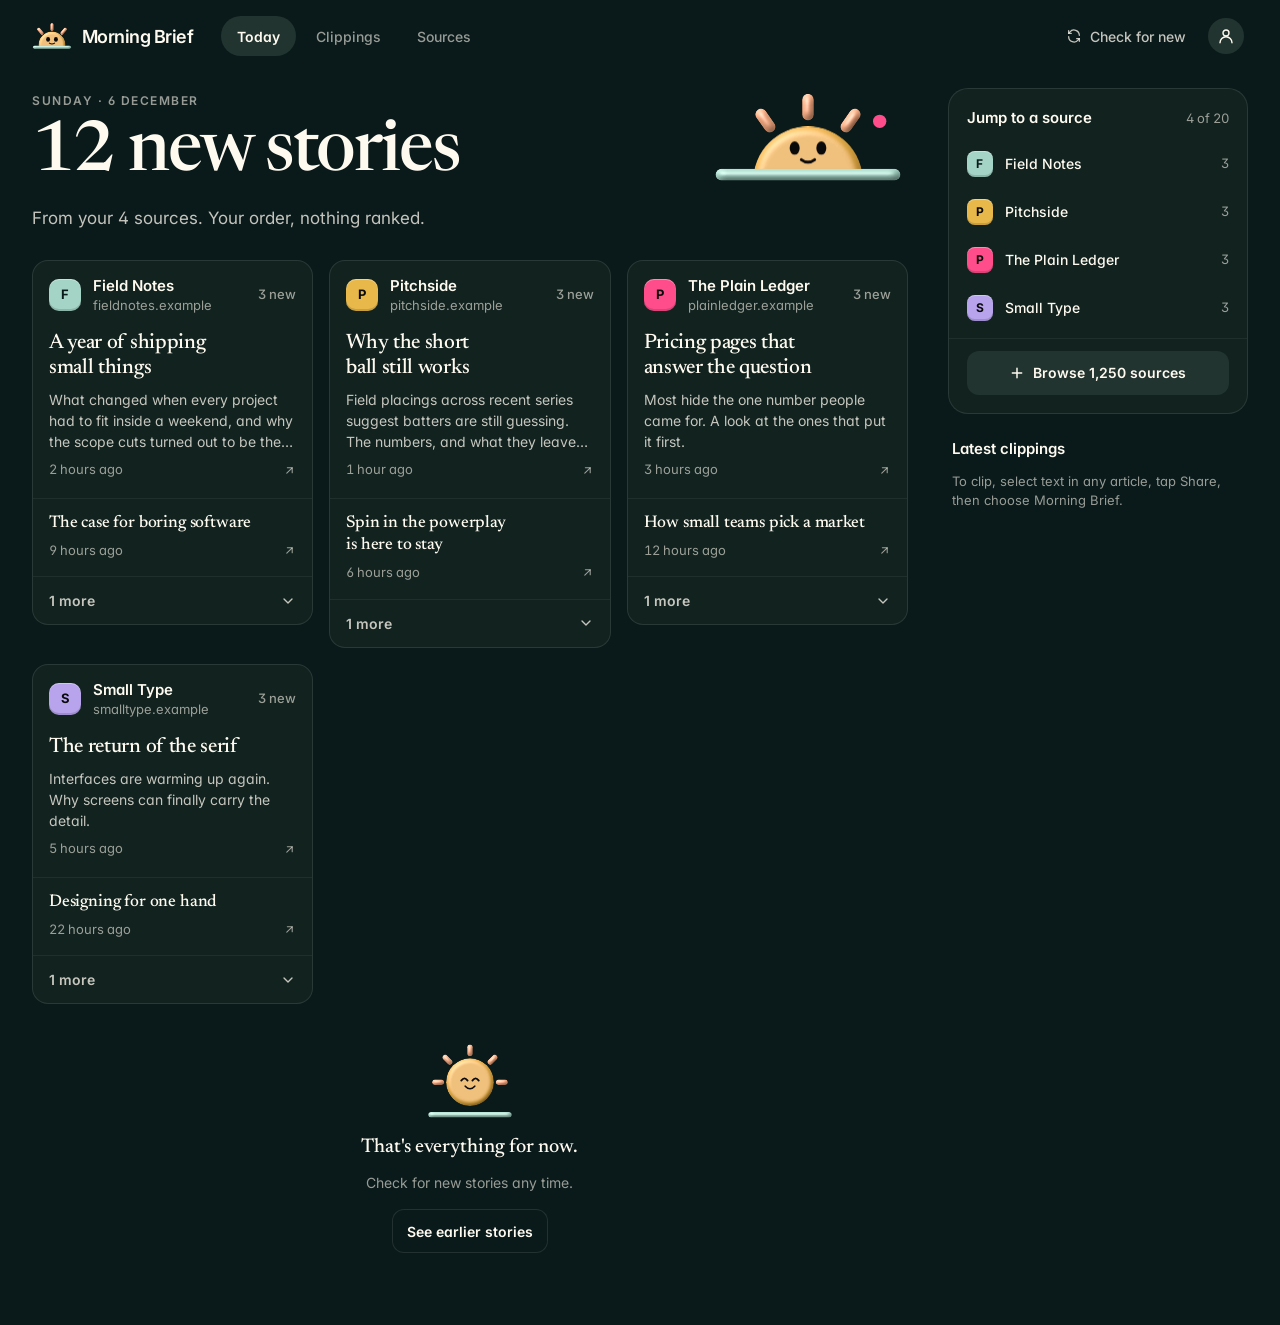
==== commit bb6751d6: "Morning Brief: Daylight cover, copy and demo (version 29) - AUX 002 cover redrawn as a cream sleeve " ====
--- a/demos/morning-brief/index.html
+++ b/demos/morning-brief/index.html
@@ -12,16 +12,16 @@
 <meta name="apple-mobile-web-app-capable" content="yes">
 <meta name="apple-mobile-web-app-status-bar-style" content="default">
 <meta name="apple-mobile-web-app-title" content="Morning Brief">
-<meta name="theme-color" content="#f5f0e8" media="(prefers-color-scheme: light)">
-<meta name="theme-color" content="#141210" media="(prefers-color-scheme: dark)">
-<meta name="description" content="Your sources. Your signal. Every morning.">
+<meta name="theme-color" content="#fffaf0" media="(prefers-color-scheme: light)">
+<meta name="theme-color" content="#0a1a1a" media="(prefers-color-scheme: dark)">
+<meta name="description" content="The writers and publications you choose, in your order. Nothing ranked.">
 <title>Morning Brief</title>
-<!-- Only weights actually used: Playfair 700 / 400i ; DM Sans 400 / 500 -->
+<!-- Inter for the interface, Newsreader for headlines and passages -->
 <link rel="preconnect" href="https://fonts.googleapis.com">
 <link rel="preconnect" href="https://fonts.gstatic.com" crossorigin>
-<link href="https://fonts.googleapis.com/css2?family=Playfair+Display:ital,wght@0,700;1,400&family=DM+Sans:wght@400;500&display=swap" rel="stylesheet">
-
-<!-- Apply theme before render to prevent FOUC -->
+<link href="https://fonts.googleapis.com/css2?family=Inter:wght@400;500;600;700&family=Newsreader:ital,opsz,wght@0,6..72,400..700;1,6..72,400..600&display=swap" rel="stylesheet">
+
+<!-- Apply theme before render to prevent a flash of the wrong one -->
 <script>
   (function() {
     try {
@@ -36,48 +36,77 @@
 </script>
 <style>
   /* ═════════════════════════════════════════════════════════════════════
-     DESIGN TOKENS
-     One palette. One accent. Dark mode flips via [data-theme].
+     DAYLIGHT — design tokens
+     Cream by day, teal-black at night. Color only marks a source.
      ═════════════════════════════════════════════════════════════════════ */
   :root {
-    --bg: #f5f0e8;
-    --paper: #faf7f2;
-    --ink: #1a1814;
-    --ink-light: #4a4540;
-    --ink-muted: #9a9590;
-    --rule: #e0d8cc;
-    --accent: #c8502a;
-    --accent-soft: #f0e8e0;
-    --display: 'Playfair Display', 'Iowan Old Style', Georgia, 'Times New Roman', serif;
-    --body: 'DM Sans', -apple-system, BlinkMacSystemFont, 'Segoe UI', system-ui, sans-serif;
-    --nav-height: 54px;
+    --bg: #fffaf0;
+    --surface: #fffdf8;
+    --surface-2: #faf5e8;
+    --surface-3: #f5f0e0;
+    --strong: #ebe6d6;
+    --border: #e8e2d2;
+    --border-soft: #f0ebdd;
+    --text: #0a0a0a;
+    --text-2: #3a3a3a;
+    --text-3: #6f6a5f;
+    --ink-on-text: #fffaf0;
+    --ok: #22a05a;
+    --bad: #d6453d;
+
+    /* Source colors — the only color in the app */
+    --teal: #1a3a3a;   --teal-ink: #fffaf0;
+    --ochre: #e8b94a;  --ochre-ink: #0a0a0a;
+    --pink: #ff4d8b;   --pink-ink: #0a0a0a;
+    --lav: #b8a4ed;    --lav-ink: #0a0a0a;
+    --peach: #ffb084;  --peach-ink: #0a0a0a;
+    --moss: #a9c97f;   --moss-ink: #0a0a0a;
+    --cobalt: #3b5bdb; --cobalt-ink: #fffaf0;
+
+    --sans: Inter, ui-sans-serif, -apple-system, 'Segoe UI', Roboto, sans-serif;
+    --serif: Newsreader, 'Iowan Old Style', 'Palatino Linotype', Georgia, serif;
+    --gutter: clamp(16px, 3vw, 32px);
+    --tabbar: 80px;
+    --safe-b: env(safe-area-inset-bottom, 0px);
   }
 
   [data-theme="dark"] {
-    --bg: #141210;
-    --paper: #1e1b18;
-    --ink: #e8e4dc;
-    --ink-light: #b8b4ac;
-    --ink-muted: #6b6560;
-    --rule: #2e2a26;
-    --accent: #d4603a;
-    --accent-soft: #2a1f18;
-  }
-
+    --bg: #0a1a1a;
+    --surface: #11221f;
+    --surface-2: #1a2a2a;
+    --surface-3: #22342f;
+    --strong: #2b3d39;
+    --border: rgba(255,250,240,.10);
+    --border-soft: rgba(255,250,240,.06);
+    --text: #fffaf0;
+    --text-2: rgba(255,250,240,.76);
+    --text-3: rgba(255,250,240,.58);
+    --ink-on-text: #0a1a1a;
+    --ok: #3ccf7a;
+    --bad: #ff7a6e;
+    --teal: #a4d4c5;   --teal-ink: #0a1a1a;
+    --cobalt: #8ea2f2; --cobalt-ink: #0a1a1a;
+  }
   @media (prefers-color-scheme: dark) {
     :root:not([data-theme="light"]) {
-      --bg: #141210;
-      --paper: #1e1b18;
-      --ink: #e8e4dc;
-      --ink-light: #b8b4ac;
-      --ink-muted: #6b6560;
-      --rule: #2e2a26;
-      --accent: #d4603a;
-      --accent-soft: #2a1f18;
-    }
-  }
-
-  /* Respect user's reduced-motion preference (Tier 1.9) */
+      --bg: #0a1a1a;
+      --surface: #11221f;
+      --surface-2: #1a2a2a;
+      --surface-3: #22342f;
+      --strong: #2b3d39;
+      --border: rgba(255,250,240,.10);
+      --border-soft: rgba(255,250,240,.06);
+      --text: #fffaf0;
+      --text-2: rgba(255,250,240,.76);
+      --text-3: rgba(255,250,240,.58);
+      --ink-on-text: #0a1a1a;
+      --ok: #3ccf7a;
+      --bad: #ff7a6e;
+      --teal: #a4d4c5;   --teal-ink: #0a1a1a;
+      --cobalt: #8ea2f2; --cobalt-ink: #0a1a1a;
+    }
+  }
+
   @media (prefers-reduced-motion: reduce) {
     *, *::before, *::after {
       animation-duration: 0.01ms !important;
@@ -87,2194 +116,843 @@
     }
   }
 
-  * { margin: 0; padding: 0; box-sizing: border-box; }
-  html { scroll-behavior: smooth; }
-
+  /* ── Base ─────────────────────────────────────────────────────────── */
+  *, *::before, *::after { box-sizing: border-box; }
+  html { scroll-behavior: smooth; -webkit-text-size-adjust: 100%; }
   body {
+    margin: 0;
+    min-height: 100vh;
     background: var(--bg);
-    color: var(--ink);
-    font-family: var(--body);
-    min-height: 100vh;
-    position: relative;
+    color: var(--text);
+    font-family: var(--sans);
+    font-size: 15px;
+    line-height: 1.5;
     -webkit-font-smoothing: antialiased;
     -moz-osx-font-smoothing: grayscale;
-  }
-
-  body, .masthead, .source-nav, .articles-grid,
-  .article-featured, .article-item, .modal,
-  .source-config-item, .form-input, .source-section {
-    transition: background-color 0.3s ease, color 0.3s ease, border-color 0.3s ease;
-  }
-
-  /* Noise overlay for paper texture */
-  body::before {
-    content: '';
-    position: fixed;
-    inset: 0;
-    background-image: url("data:image/svg+xml,%3Csvg xmlns='http://www.w3.org/2000/svg' width='400' height='400'%3E%3Cfilter id='noise'%3E%3CfeTurbulence type='fractalNoise' baseFrequency='0.9' numOctaves='4' stitchTiles='stitch'/%3E%3CfeColorMatrix type='saturate' values='0'/%3E%3C/filter%3E%3Crect width='400' height='400' filter='url(%23noise)' opacity='0.03'/%3E%3C/svg%3E");
-    pointer-events: none;
-    z-index: 0;
-    opacity: 0.4;
+    font-feature-settings: "cv11", "ss01";
+    -webkit-tap-highlight-color: transparent;
+  }
+  h1, h2, h3, h4, p, ol, ul, figure, blockquote { margin: 0; }
+  ol, ul { padding: 0; list-style: none; }
+  a { color: inherit; text-decoration: none; }
+  button, input, textarea, select { font: inherit; color: inherit; }
+  button { border: 0; background: none; padding: 0; cursor: pointer; }
+  button:disabled { cursor: not-allowed; }
+  :focus-visible { outline: 2px solid var(--text); outline-offset: 2px; }
+  input::placeholder, textarea::placeholder { color: var(--text-3); opacity: 1; }
+  svg { flex-shrink: 0; }
+  [hidden] { display: none !important; }
+
+  .serif { font-family: var(--serif); font-optical-sizing: auto; }
+  .tnum { font-variant-numeric: tabular-nums; }
+  .eyebrow { font-size: 12px; font-weight: 600; letter-spacing: 1.5px; text-transform: uppercase; color: var(--text-3); }
+  .clamp3 { display: -webkit-box; -webkit-line-clamp: 3; -webkit-box-orient: vertical; overflow: hidden; }
+  .noscroll { scrollbar-width: none; }
+  .noscroll::-webkit-scrollbar { display: none; }
+  .sr-only {
+    position: absolute; width: 1px; height: 1px; padding: 0; margin: -1px;
+    overflow: hidden; clip: rect(0,0,0,0); white-space: nowrap; border: 0;
+  }
+
+  /* ── Pebbles: a source's color tag ────────────────────────────────── */
+  .peb {
+    display: inline-flex; align-items: center; justify-content: center; flex-shrink: 0;
+    width: 34px; height: 34px; border-radius: 11px;
+    font-size: 14px; font-weight: 700; line-height: 1;
+    background: var(--surface-3); color: var(--text-2);
+    box-shadow: inset 0 -2px 0 rgba(0,0,0,.14), inset 0 1px 0 rgba(255,255,255,.35);
+  }
+  .peb.sm  { width: 26px; height: 26px; border-radius: 8px;  font-size: 12px; }
+  .peb.chip-peb { width: 28px; height: 28px; border-radius: 9px; font-size: 12px; }
+  .peb.md  { width: 30px; height: 30px; border-radius: 10px; font-size: 13px; }
+  .peb.xs  { width: 20px; height: 20px; border-radius: 6px;  font-size: 10px; }
+  .peb.lg  { width: 36px; height: 36px; border-radius: 12px; font-size: 14px; }
+  .peb.c0 { background: var(--teal);   color: var(--teal-ink); }
+  .peb.c1 { background: var(--ochre);  color: var(--ochre-ink); }
+  .peb.c2 { background: var(--pink);   color: var(--pink-ink); }
+  .peb.c3 { background: var(--lav);    color: var(--lav-ink); }
+  .peb.c4 { background: var(--peach);  color: var(--peach-ink); }
+  .peb.c5 { background: var(--moss);   color: var(--moss-ink); }
+  .peb.c6 { background: var(--cobalt); color: var(--cobalt-ink); }
+  .peb.neutral { box-shadow: inset 0 -2px 0 rgba(0,0,0,.08), inset 0 1px 0 rgba(255,255,255,.35); }
+
+  /* ── Buttons, chips, inputs ───────────────────────────────────────── */
+  .btn {
+    height: 48px; padding: 0 22px; border-radius: 12px;
+    display: inline-flex; align-items: center; justify-content: center; gap: 8px;
+    font-size: 15px; font-weight: 600; text-align: center;
+    background: var(--bg); border: 1px solid var(--border); color: var(--text);
+  }
+  .btn.primary { background: var(--text); color: var(--ink-on-text); border-color: var(--text); }
+  .btn.tall { height: 52px; }
+  .btn.block { width: 100%; }
+  .btn.small { height: 44px; padding: 0 14px; font-size: 14px; }
+  .btn.quiet { background: var(--surface-3); border-color: transparent; }
+  .btn.danger { color: var(--bad); }
+  .btn:disabled, .btn[aria-disabled="true"] { opacity: .55; }
+  .btn:not(.primary):hover { background: var(--surface-2); }
+  .btn.quiet:hover { background: var(--strong); }
+  .link-btn {
+    min-height: 44px; padding: 0 4px; font-size: 14px; font-weight: 600;
+    text-decoration: underline; text-underline-offset: 3px; color: var(--text);
+  }
+  .icon-btn {
+    width: 44px; height: 44px; border-radius: 9999px;
+    display: inline-flex; align-items: center; justify-content: center; color: var(--text-2);
+  }
+  .icon-btn:hover { background: var(--surface-3); color: var(--text); }
+  .icon-btn.spinning svg { animation: mbSpin 0.9s linear infinite; }
+  @keyframes mbSpin { to { transform: rotate(360deg); } }
+
+  .chip {
+    flex-shrink: 0; height: 40px; padding: 0 14px; border-radius: 9999px;
+    display: inline-flex; align-items: center; gap: 8px;
+    background: var(--surface-3); font-size: 14px; font-weight: 500; white-space: nowrap;
+  }
+  .chip[aria-pressed="true"] { background: var(--text); color: var(--ink-on-text); font-weight: 600; }
+  .chip.outline { background: transparent; border: 1px solid var(--border); }
+  .chip:hover:not([aria-pressed="true"]) { background: var(--strong); }
+  .chip.outline:hover { background: var(--surface-3); }
+  .chip-src { padding: 0 14px 0 6px; font-weight: 600; max-width: 240px; }
+  .chip-src .chip-name { overflow: hidden; text-overflow: ellipsis; }
+  .chip-src .chip-count { font-weight: 500; color: var(--text-3); }
+  .chip-select {
+    appearance: none; -webkit-appearance: none; border: 0; cursor: pointer;
+    padding: 0 34px 0 16px; max-width: 220px; text-overflow: ellipsis;
+    background-image: url("data:image/svg+xml,%3Csvg xmlns='http://www.w3.org/2000/svg' width='14' height='14' viewBox='0 0 24 24' fill='none' stroke='%236f6a5f' stroke-width='2' stroke-linecap='round' stroke-linejoin='round'%3E%3Cpath d='M6 9l6 6 6-6'/%3E%3C/svg%3E");
+    background-repeat: no-repeat; background-position: right 12px center;
+  }
+
+  .field {
+    width: 100%; min-width: 0; height: 48px; border-radius: 12px;
+    border: 1px solid var(--border); background: var(--surface);
+    padding: 0 14px; font-size: 16px;
+  }
+  .field:focus { outline: none; border-color: var(--text-3); box-shadow: 0 0 0 3px var(--surface-3); }
+  textarea.field { height: auto; padding: 14px; resize: vertical; line-height: 1.5; }
+  .label { font-size: 13px; font-weight: 600; color: var(--text-2); }
+  .hint { font-size: 13px; line-height: 1.45; color: var(--text-3); }
+
+  .switch {
+    width: 52px; height: 44px; display: inline-flex; align-items: center; justify-content: center; flex-shrink: 0;
+  }
+  .switch .track {
+    width: 46px; height: 28px; border-radius: 9999px; padding: 3px;
+    background: var(--strong); display: flex; justify-content: flex-start; transition: background .15s;
+  }
+  .switch .knob { width: 22px; height: 22px; border-radius: 50%; background: var(--bg); box-shadow: 0 1px 2px rgba(0,0,0,.18); }
+  .switch[aria-checked="true"] .track { background: var(--text); justify-content: flex-end; }
+
+  .card { background: var(--surface); border: 1px solid var(--border); border-radius: 16px; }
+
+  /* ── App shell ────────────────────────────────────────────────────── */
+  .app-header {
+    max-width: 1280px; margin: 0 auto; min-height: 64px;
+    padding: 0 12px 0 18px;
+    display: flex; align-items: center; justify-content: space-between; gap: 12px;
+  }
+  .app-header-left { display: flex; align-items: center; gap: 12px 28px; min-width: 0; }
+  .brand { display: flex; align-items: center; gap: 10px; height: 44px; font-size: 17px; font-weight: 600; letter-spacing: -0.03em; white-space: nowrap; }
+  .brand svg { width: 36px; height: 26px; }
+  .top-nav { display: none; gap: 4px; }
+  .top-nav a {
+    height: 40px; padding: 0 16px; border-radius: 9999px;
+    display: inline-flex; align-items: center; font-size: 14px; font-weight: 500; color: var(--text-3);
+  }
+  .top-nav a:hover { color: var(--text); }
+  .top-nav a[aria-current="page"] { background: var(--surface-3); color: var(--text); font-weight: 600; }
+  .header-actions { display: flex; align-items: center; gap: 2px; }
+  .refresh-wide { display: none; }
+
+  .avatar-btn { width: 44px; height: 44px; border-radius: 9999px; display: inline-flex; align-items: center; justify-content: center; position: relative; }
+  .avatar {
+    width: 34px; height: 34px; border-radius: 9999px; background: var(--surface-3); color: var(--text);
+    display: inline-flex; align-items: center; justify-content: center; font-size: 14px; font-weight: 600;
+  }
+  .avatar-btn:hover .avatar { background: var(--strong); }
+  .avatar-dot {
+    position: absolute; right: 5px; bottom: 6px; width: 10px; height: 10px; border-radius: 50%;
+    background: var(--text-3); box-shadow: 0 0 0 2px var(--bg); display: none;
+  }
+  .avatar-btn[data-sync="synced"] .avatar-dot { display: block; background: var(--ok); }
+  .avatar-btn[data-sync="syncing"] .avatar-dot { display: block; background: var(--text-3); animation: mbPulse 1.2s ease-in-out infinite; }
+  .avatar-btn[data-sync="error"] .avatar-dot { display: block; background: var(--bad); }
+  @keyframes mbPulse { 50% { opacity: .35; } }
+
+  .view { display: none; }
+  .view.active { display: block; }
+  .wrap { max-width: 1280px; margin: 0 auto; }
+  .narrow { max-width: 760px; margin: 0 auto; }
+
+  .tabbar {
+    position: fixed; left: 0; right: 0; bottom: 0; z-index: 50;
+    height: calc(var(--tabbar) + var(--safe-b));
+    padding: 8px 12px calc(14px + var(--safe-b));
+    display: flex; gap: 6px;
+    background: color-mix(in srgb, var(--bg) 92%, transparent);
+    border-top: 1px solid var(--border-soft);
+    -webkit-backdrop-filter: blur(16px); backdrop-filter: blur(16px);
+  }
+  .tabbar a {
+    flex: 1; border-radius: 12px;
+    display: flex; flex-direction: column; align-items: center; justify-content: center; gap: 4px;
+    font-size: 12px; font-weight: 500; color: var(--text-3);
+  }
+  .tabbar a[aria-current="page"] { background: var(--surface-3); color: var(--text); font-weight: 600; }
+  body.has-tabbar { padding-bottom: calc(var(--tabbar) + var(--safe-b) + 24px); }
+  body:not(.has-tabbar) .tabbar { display: none; }
+
+  /* ── Today ────────────────────────────────────────────────────────── */
+  .hero { padding: 20px 20px 0; display: flex; flex-direction: column; gap: 14px; }
+  .hero-top { display: flex; align-items: flex-end; justify-content: space-between; gap: 8px; }
+  .hero-text { display: flex; flex-direction: column; gap: 8px; min-width: 0; }
+  .hero h1 { font-family: var(--serif); font-optical-sizing: auto; font-size: 42px; line-height: 0.98; font-weight: 500; letter-spacing: -0.025em; text-wrap: balance; }
+  .hero-sun { width: 116px; height: 58px; flex-shrink: 0; }
+  .hero-sub { font-size: 15px; line-height: 1.5; color: var(--text-2); }
+
+  .jump { margin-top: 18px; padding: 0 16px; display: flex; gap: 6px; overflow-x: auto; }
+
+  .today-layout { padding: 16px 16px 0; }
+  .today-main { min-width: 0; }
+  .today-aside { display: none; }
+  .sec-list { display: flex; flex-direction: column; gap: 12px; }
+
+  .sec { overflow: hidden; scroll-margin-top: 16px; }
+  .sec-head { display: flex; align-items: center; gap: 12px; padding: 14px 16px 10px; }
+  .sec-id { display: flex; flex-direction: column; min-width: 0; flex: 1; }
+  .sec-name { font-size: 15px; font-weight: 600; line-height: 1.4; overflow: hidden; text-overflow: ellipsis; white-space: nowrap; }
+  .sec-domain { font-size: 13px; color: var(--text-3); overflow: hidden; text-overflow: ellipsis; white-space: nowrap; }
+  .sec-count { font-size: 13px; font-weight: 500; color: var(--text-3); white-space: nowrap; }
+
+  .story { display: flex; flex-direction: column; gap: 6px; padding: 14px 16px 16px; border-top: 1px solid var(--border-soft); }
+  .story:hover { background: var(--surface-2); }
+  .story.lead { gap: 8px; padding: 6px 16px 18px; border-top: 0; }
+  .story-title {
+    font-family: var(--serif); font-optical-sizing: auto; font-weight: 500;
+    font-size: 18px; line-height: 1.3; letter-spacing: -0.01em; text-wrap: balance; color: var(--text);
+  }
+  .story.lead .story-title { font-size: 22px; line-height: 1.2; letter-spacing: -0.015em; }
+  .story-excerpt { font-size: 15px; line-height: 1.5; color: var(--text-2); }
+  .story-meta { display: flex; align-items: center; gap: 6px; font-size: 13px; color: var(--text-3); }
+  .story-meta .ext { margin-left: auto; }
+  .story .opened-mark { display: none; align-items: center; gap: 6px; }
+  .story.opened .opened-mark { display: inline-flex; }
+  .story.opened .story-title, .story.opened .story-excerpt { color: var(--text-3); }
+  .story.earlier .story-title { color: var(--text-2); }
+
+  .more-btn {
+    width: 100%; height: 48px; padding: 0 16px; border-top: 1px solid var(--border-soft);
+    display: flex; align-items: center; justify-content: space-between;
+    font-size: 14px; font-weight: 600; color: var(--text-2); text-align: left;
+  }
+  .more-btn:hover { background: var(--surface-2); }
+  .more-btn[aria-expanded="true"] svg { transform: rotate(180deg); }
+
+  .fold { overflow: hidden; }
+  .fold-head { display: flex; align-items: center; justify-content: space-between; padding: 14px 16px; }
+  .fold-head .t { font-size: 15px; font-weight: 600; }
+  .fold-head .n { font-size: 13px; color: var(--text-3); }
+  .fold-item { border-top: 1px solid var(--border-soft); scroll-margin-top: 16px; }
+  .fold-row { width: 100%; height: 60px; padding: 0 16px; display: flex; align-items: center; gap: 12px; text-align: left; }
+  .fold-row:hover { background: var(--surface-2); }
+  .fold-row .name { flex: 1; min-width: 0; font-size: 15px; font-weight: 500; overflow: hidden; text-overflow: ellipsis; white-space: nowrap; }
+  .fold-row .n { font-size: 13px; color: var(--text-3); white-space: nowrap; }
+  .fold-row svg { color: var(--text-3); transition: transform .15s; }
+  .fold-row[aria-expanded="true"] svg { transform: rotate(180deg); }
+  .fold-body .story.lead { padding-top: 2px; }
+
+  .quiet { overflow: hidden; }
+  .quiet-head { padding: 14px 16px 6px; font-size: 13px; font-weight: 600; letter-spacing: 1.2px; text-transform: uppercase; color: var(--text-3); }
+  .quiet-row { min-height: 52px; padding: 4px 12px 4px 16px; display: flex; align-items: center; gap: 12px; border-top: 1px solid var(--border-soft); scroll-margin-top: 16px; }
+  .quiet-row:first-of-type { border-top: 0; }
+  .quiet-row .name { flex: 1; min-width: 0; font-size: 14px; font-weight: 500; overflow: hidden; text-overflow: ellipsis; white-space: nowrap; }
+  .quiet-row .st { font-size: 13px; color: var(--text-3); white-space: nowrap; }
+  .quiet-row .retry { height: 36px; padding: 0 12px; border-radius: 10px; font-size: 13px; font-weight: 600; background: var(--surface-3); }
+
+  .skeleton { padding: 16px; display: flex; flex-direction: column; gap: 10px; }
+  .skeleton span { display: block; height: 14px; border-radius: 7px; background: var(--surface-3); animation: mbPulse 1.4s ease-in-out infinite; }
+  .skeleton span.t { height: 20px; width: 85%; }
+  .skeleton span.s { width: 60%; }
+
+  .end { padding: 40px 20px 8px; display: flex; flex-direction: column; align-items: center; gap: 12px; text-align: center; }
+  .end svg { width: 120px; height: 78px; }
+  .end .say { font-family: var(--serif); font-size: 20px; line-height: 1.3; font-weight: 500; }
+  .end .sub { font-size: 14px; line-height: 1.5; color: var(--text-3); }
+
+  /* Empty states — first run and nothing new */
+  .empty { padding: 24px 24px 0; display: flex; flex-direction: column; }
+  .empty.center { align-items: center; text-align: center; }
+  .empty h1 { margin-top: 10px; font-family: var(--serif); font-optical-sizing: auto; font-size: 44px; line-height: 1.02; font-weight: 500; letter-spacing: -0.025em; text-wrap: balance; }
+  .empty.welcome h1 { font-size: 40px; line-height: 1.04; }
+  .empty .lede { margin-top: 14px; max-width: 340px; font-size: 15px; line-height: 1.5; color: var(--text-2); text-wrap: pretty; }
+  .empty.welcome .lede { margin-top: 12px; max-width: none; }
+  .empty .actions { margin-top: 32px; width: 100%; max-width: 420px; display: flex; flex-direction: column; gap: 8px; }
+  .empty.welcome .actions { margin-top: 28px; }
+  .empty .sunwrap { width: 100%; display: flex; justify-content: center; }
+  .empty .sunwrap svg { width: 100%; max-width: 300px; height: auto; }
+  .empty .eyebrow { margin-top: 24px; }
+  .steps { margin-top: 24px; display: flex; flex-direction: column; gap: 16px; }
+  .steps li { display: flex; gap: 14px; align-items: flex-start; }
+  .steps .num { width: 28px; height: 28px; border-radius: 9px; background: var(--surface-3); display: inline-flex; align-items: center; justify-content: center; flex-shrink: 0; font-size: 13px; font-weight: 700; }
+  .steps .t { display: block; font-size: 15px; font-weight: 600; }
+  .steps .d { display: block; font-size: 14px; line-height: 1.45; color: var(--text-2); }
+
+  /* Desktop aside */
+  .side-card { overflow: hidden; border-radius: 20px; }
+  .side-head { padding: 18px 18px 10px; display: flex; justify-content: space-between; align-items: baseline; gap: 12px; }
+  .side-head h2 { font-size: 15px; font-weight: 600; }
+  .side-head .n, .side-head a { font-size: 13px; color: var(--text-3); }
+  .side-head a { font-weight: 600; color: var(--text-2); }
+  .side-row { display: flex; align-items: center; gap: 12px; padding: 0 18px; height: 48px; }
+  .side-row:hover { background: var(--surface-2); }
+  .side-row .name { flex: 1; min-width: 0; font-size: 14px; font-weight: 500; overflow: hidden; text-overflow: ellipsis; white-space: nowrap; }
+  .side-row .n { font-size: 13px; color: var(--text-3); }
+  .side-row.dim .name { color: var(--text-3); }
+  .side-foot { padding: 12px 18px 18px; border-top: 1px solid var(--border-soft); margin-top: 6px; }
+  .clip-mini { padding: 16px; display: flex; flex-direction: column; gap: 10px; }
+  .clip-mini blockquote { font-family: var(--serif); font-size: 18px; line-height: 1.4; font-style: italic; }
+  .clip-mini figcaption { display: flex; align-items: center; gap: 8px; font-size: 13px; color: var(--text-3); }
+
+  /* Banners */
+  .banner {
+    margin: 12px 16px 0; padding: 12px 14px; border-radius: 14px; background: var(--surface-3);
+    display: flex; gap: 12px; align-items: center; justify-content: space-between; font-size: 14px; line-height: 1.45; color: var(--text-2);
+  }
+  .banner strong { color: var(--text); font-weight: 600; }
+  .banner .btn { flex-shrink: 0; }
+  .banner:not(.visible) { display: none; }
+
+  /* ── Page titles (Sources, Clippings) ─────────────────────────────── */
+  .page-title { padding: 20px 20px 0; display: flex; align-items: flex-end; justify-content: space-between; gap: 16px; }
+  .page-title > div { display: flex; flex-direction: column; gap: 8px; min-width: 0; }
+  .page-title h1 { font-family: var(--serif); font-optical-sizing: auto; font-size: 42px; line-height: 1; font-weight: 500; letter-spacing: -0.025em; }
+  .page-title .side { padding-bottom: 6px; font-size: 14px; font-weight: 500; color: var(--text-3); white-space: nowrap; }
+  .page-title .sub { font-size: 15px; color: var(--text-2); }
+
+  /* ── Sources ──────────────────────────────────────────────────────── */
+  .browse-card { padding: 20px; display: flex; flex-direction: column; gap: 14px; border-radius: 20px; }
+  .peb-stack { display: flex; }
+  .peb-stack .peb { box-shadow: 0 0 0 3px var(--surface), inset 0 -2px 0 rgba(0,0,0,.14); }
+  .peb-stack .peb + .peb { margin-left: -8px; }
+  .browse-card h2 { font-family: var(--serif); font-size: 27px; line-height: 1.1; font-weight: 500; letter-spacing: -0.02em; }
+  .browse-card p { font-size: 15px; line-height: 1.5; color: var(--text-2); }
+  .add-row { display: flex; gap: 8px; }
+  .add-row .btn { flex-shrink: 0; padding: 0 20px; }
+  .list-head { padding: 0 4px; display: flex; flex-direction: column; gap: 6px; }
+  .list-head .top { display: flex; justify-content: space-between; align-items: baseline; gap: 12px; }
+  .src-list { overflow: hidden; }
+  .src-row { min-height: 64px; display: flex; align-items: center; gap: 4px; padding: 0 12px 0 0; border-top: 1px solid var(--border-soft); background: var(--surface); }
+  .src-row:first-child { border-top: 0; }
+  .src-row.off .peb { opacity: .45; }
+  .src-row.off .src-name { color: var(--text-3); }
+  .drag-handle { width: 40px; height: 44px; display: inline-flex; align-items: center; justify-content: center; color: var(--text-3); cursor: grab; touch-action: none; flex-shrink: 0; }
+  .src-main { flex: 1; min-width: 0; min-height: 56px; display: flex; align-items: center; gap: 12px; text-align: left; border-radius: 10px; padding: 0 6px 0 0; }
+  .src-main:hover .src-name { text-decoration: underline; text-underline-offset: 3px; }
+  .src-text { display: flex; flex-direction: column; min-width: 0; }
+  .src-name { font-size: 15px; font-weight: 600; overflow: hidden; text-overflow: ellipsis; white-space: nowrap; }
+  .src-domain { font-size: 13px; color: var(--text-3); white-space: nowrap; overflow: hidden; text-overflow: ellipsis; }
+  .src-row.sortable-chosen { box-shadow: 0 10px 28px rgba(0,0,0,.18); border-radius: 12px; }
+  .drop-gap { background: var(--surface-3); border-radius: 12px; }
+  .move-panel { padding: 18px; display: flex; flex-direction: column; gap: 12px; background: var(--surface-3); border-radius: 16px; }
+  .move-panel .t { font-size: 15px; font-weight: 600; }
+  .move-panel .d { font-size: 14px; line-height: 1.45; color: var(--text-2); }
+  .move-panel .row { display: flex; gap: 8px; }
+  .move-panel .row .btn { flex: 1; padding: 0 12px; }
+  .stack { display: flex; flex-direction: column; }
+
+  /* ── Discover ─────────────────────────────────────────────────────── */
+  .sub-header { max-width: 1280px; margin: 0 auto; height: 64px; display: flex; align-items: center; justify-content: space-between; gap: 8px; padding: 0 16px 0 8px; }
+  .sub-header .l { display: flex; align-items: center; gap: 4px; min-width: 0; }
+  .sub-header h1 { font-size: 17px; font-weight: 600; letter-spacing: -0.02em; }
+  .count-pill { height: 32px; padding: 0 12px; border-radius: 9999px; background: var(--surface-3); font-size: 13px; font-weight: 600; display: inline-flex; align-items: center; white-space: nowrap; }
+  .search-wrap { position: relative; }
+  .search-wrap svg { position: absolute; left: 14px; top: 15px; color: var(--text-3); pointer-events: none; }
+  .search-wrap .field { padding-left: 44px; }
+  .topics { display: flex; flex-wrap: wrap; gap: 6px; }
+  .d-title { padding: 26px 4px 12px; display: flex; flex-direction: column; gap: 4px; }
+  .d-title h2 { font-family: var(--serif); font-size: 27px; line-height: 1.1; font-weight: 500; letter-spacing: -0.02em; text-wrap: balance; }
+  .d-title span { font-size: 14px; color: var(--text-3); }
+  .d-list { overflow: hidden; }
+  .d-row { min-height: 64px; display: flex; align-items: center; gap: 12px; padding: 8px 10px 8px 14px; border-top: 1px solid var(--border-soft); }
+  .d-row:first-child { border-top: 0; }
+  .d-row .txt { flex: 1; min-width: 0; display: flex; flex-direction: column; }
+  .d-row .name { font-size: 15px; font-weight: 600; white-space: nowrap; overflow: hidden; text-overflow: ellipsis; }
+  .d-row .dom { font-size: 13px; color: var(--text-3); white-space: nowrap; overflow: hidden; text-overflow: ellipsis; }
+  .d-add { height: 44px; padding: 0 14px; border-radius: 12px; border: 1px solid var(--border); background: var(--bg); font-size: 14px; font-weight: 600; display: inline-flex; align-items: center; gap: 6px; flex-shrink: 0; }
+  .d-add:hover { background: var(--surface-2); }
+  .d-add.added { border-color: transparent; background: var(--surface-3); padding: 0 12px; }
+  .d-add.full { color: var(--text-3); }
+  .topic-row { width: 100%; min-height: 56px; display: flex; align-items: center; gap: 12px; padding: 8px 16px; border-top: 1px solid var(--border-soft); text-align: left; }
+  .topic-row:first-child { border-top: 0; }
+  .topic-row:hover { background: var(--surface-2); }
+  .topic-row .name { flex: 1; min-width: 0; font-size: 15px; font-weight: 500; }
+  .topic-row .n { font-size: 13px; color: var(--text-3); white-space: nowrap; }
+  .bundle { padding: 16px; display: flex; flex-direction: column; gap: 6px; }
+  .bundle h3 { font-size: 15px; font-weight: 600; }
+  .bundle p { font-size: 14px; line-height: 1.45; color: var(--text-2); }
+  .bundle .who { font-size: 13px; line-height: 1.45; color: var(--text-3); }
+  .bundle .btn { margin-top: 8px; align-self: flex-start; }
+  .bundles { display: grid; grid-template-columns: repeat(auto-fit, minmax(min(240px, 100%), 1fr)); gap: 12px; }
+  .d-bar {
+    position: sticky; bottom: 0; z-index: 20; margin-top: 24px;
+    padding: 12px 16px calc(16px + var(--safe-b));
+    display: flex; align-items: center; justify-content: space-between; gap: 12px;
+    background: color-mix(in srgb, var(--bg) 92%, transparent);
+    border-top: 1px solid var(--border-soft);
+    -webkit-backdrop-filter: blur(16px); backdrop-filter: blur(16px);
+  }
+  .d-bar .t { font-size: 15px; font-weight: 600; }
+  .d-bar .d { font-size: 13px; color: var(--text-3); }
+  .d-empty { padding: 32px 16px; text-align: center; font-size: 15px; color: var(--text-2); }
+
+  /* ── Clippings ────────────────────────────────────────────────────── */
+  .tip { margin: 18px 16px 0; padding: 12px 14px; border-radius: 14px; background: var(--surface-3); display: flex; gap: 12px; align-items: flex-start; font-size: 14px; line-height: 1.45; color: var(--text-2); }
+  .tip svg { margin-top: 1px; color: var(--text-2); }
+  .clip-filters { padding: 16px 16px 0; display: flex; flex-wrap: wrap; gap: 6px; }
+  .clip-search { padding: 16px 16px 0; }
+  .clip-groups { padding: 24px 16px 0; display: flex; flex-direction: column; gap: 12px; }
+  .clip-groups h2.eyebrow { margin: 12px 4px 0; }
+  .clip-groups h2.eyebrow:first-child { margin-top: 0; }
+  .clip { padding: 18px; display: flex; flex-direction: column; gap: 14px; }
+  .clip-top { display: flex; align-items: center; gap: 10px; }
+  .clip-top .who { flex: 1; min-width: 0; font-size: 14px; font-weight: 600; overflow: hidden; text-overflow: ellipsis; white-space: nowrap; }
+  .clip-top .when { font-size: 13px; color: var(--text-3); white-space: nowrap; }
+  .clip-top .icon-btn { width: 36px; height: 36px; margin: -6px -8px -6px 0; }
+  .clip blockquote { font-family: var(--serif); font-optical-sizing: auto; font-size: 22px; line-height: 1.35; font-style: italic; overflow-wrap: anywhere; }
+  .clip-note { border-radius: 12px; background: var(--surface-2); padding: 12px 14px; display: flex; flex-direction: column; gap: 4px; }
+  .clip-note .k { font-size: 11px; font-weight: 600; letter-spacing: 1.2px; text-transform: uppercase; color: var(--text-3); }
+  .clip-note .v { font-size: 14px; line-height: 1.45; color: var(--text-2); white-space: pre-wrap; }
+  .clip-foot { display: flex; align-items: center; justify-content: space-between; gap: 12px; min-height: 44px; padding-top: 10px; border-top: 1px solid var(--border-soft); }
+  .clip-foot .title { font-size: 13px; line-height: 1.4; color: var(--text-3); overflow: hidden; display: -webkit-box; -webkit-line-clamp: 2; -webkit-box-orient: vertical; }
+  .clip-foot .go { flex-shrink: 0; display: inline-flex; align-items: center; gap: 6px; font-size: 14px; font-weight: 600; }
+  .clip-foot:hover .go { text-decoration: underline; text-underline-offset: 3px; }
+  .clip-empty { padding: 32px 20px 0; text-align: center; display: flex; flex-direction: column; align-items: center; gap: 10px; }
+  .clip-empty h2 { font-family: var(--serif); font-size: 24px; font-weight: 500; }
+  .clip-empty p { max-width: 360px; font-size: 15px; line-height: 1.5; color: var(--text-2); }
+
+  /* ── Save clipping (share target) ─────────────────────────────────── */
+  .share-main { padding: 12px 20px 32px; display: flex; flex-direction: column; gap: 22px; }
+  .match { display: flex; gap: 12px; align-items: flex-start; padding: 14px 16px; }
+  .match .txt { display: flex; flex-direction: column; gap: 2px; min-width: 0; }
+  .match .src { font-size: 15px; font-weight: 600; }
+  .match .art { font-family: var(--serif); font-size: 17px; line-height: 1.3; color: var(--text-2); overflow-wrap: anywhere; }
+  .match .ok { margin-top: 4px; display: inline-flex; align-items: center; gap: 6px; font-size: 13px; color: var(--text-3); }
+  .passage { resize: none; min-height: 168px; font-family: var(--serif); font-size: 19px; line-height: 1.5; font-style: italic; }
+  .field-row { display: flex; justify-content: space-between; align-items: baseline; gap: 12px; }
+
+  /* ── Sheets (bottom sheet on phones, dialog on wide screens) ──────── */
+  .sheet-overlay {
+    position: fixed; inset: 0; z-index: 200;
+    background: rgba(10, 26, 26, .42);
+    display: flex; align-items: flex-end; justify-content: center;
+    opacity: 0; pointer-events: none; transition: opacity .18s ease;
+  }
+  .sheet-overlay.visible { opacity: 1; pointer-events: auto; }
+  .sheet {
+    width: 100%; max-width: 560px; max-height: min(88vh, 88dvh); overflow-y: auto;
+    background: var(--bg); color: var(--text);
+    border-radius: 24px 24px 0 0; border: 1px solid var(--border); border-bottom: 0;
+    padding: 8px 20px calc(24px + var(--safe-b));
+    transform: translateY(24px); transition: transform .22s cubic-bezier(.2,.8,.2,1);
+    box-shadow: 0 -10px 40px rgba(0,0,0,.12);
+  }
+  .sheet-overlay.visible .sheet { transform: none; }
+  .sheet-grip { width: 40px; height: 4px; border-radius: 2px; background: var(--strong); margin: 4px auto 14px; }
+  .sheet h2 { font-family: var(--serif); font-size: 27px; line-height: 1.1; font-weight: 500; letter-spacing: -0.02em; }
+  .sheet .lede { margin-top: 8px; font-size: 15px; line-height: 1.5; color: var(--text-2); }
+  .sheet .body { margin-top: 18px; display: flex; flex-direction: column; gap: 14px; }
+  .sheet .actions { margin-top: 20px; display: flex; flex-direction: column; gap: 8px; }
+  .sheet .actions.row { flex-direction: row-reverse; }
+  .sheet .actions.row .btn { flex: 1; }
+  .sheet .error { min-height: 20px; font-size: 13px; color: var(--bad); }
+  .sheet-section { padding-top: 16px; border-top: 1px solid var(--border-soft); display: flex; flex-direction: column; gap: 10px; }
+  .seg { display: flex; padding: 4px; gap: 4px; border-radius: 14px; background: var(--surface-3); }
+  .seg button { flex: 1; height: 40px; border-radius: 10px; font-size: 14px; font-weight: 500; color: var(--text-2); }
+  .seg button[aria-pressed="true"] { background: var(--bg); color: var(--text); font-weight: 600; box-shadow: 0 1px 2px rgba(0,0,0,.08); }
+  .acct-id { display: flex; align-items: center; gap: 12px; }
+  .acct-id .avatar { width: 44px; height: 44px; font-size: 17px; }
+  .acct-id .who { display: flex; flex-direction: column; min-width: 0; }
+  .acct-id .em { font-size: 15px; font-weight: 600; overflow-wrap: anywhere; }
+  .acct-id .st { font-size: 13px; color: var(--text-3); display: inline-flex; align-items: center; gap: 6px; }
+  .acct-id .st i { width: 8px; height: 8px; border-radius: 50%; background: var(--text-3); display: inline-block; }
+  .acct-id .st i.synced { background: var(--ok); }
+  .acct-id .st i.error { background: var(--bad); }
+  .menu-list { display: flex; flex-direction: column; }
+  .menu-list button, .menu-list a { min-height: 52px; display: flex; align-items: center; gap: 12px; padding: 0 4px; font-size: 15px; font-weight: 500; border-top: 1px solid var(--border-soft); text-align: left; }
+  .menu-list > :first-child { border-top: 0; }
+  .menu-list .danger { color: var(--bad); }
+  .sheet-foot { margin-top: 18px; display: flex; flex-wrap: wrap; gap: 4px 14px; font-size: 13px; color: var(--text-3); }
+  .sheet-foot a { text-decoration: underline; text-underline-offset: 3px; }
+  .mono { font-family: ui-monospace, 'SF Mono', Menlo, Consolas, monospace; font-size: 12px; overflow-wrap: anywhere; color: var(--text-3); }
+
+  /* ── Toast, update, install ───────────────────────────────────────── */
+  .mb-toast {
+    position: fixed; left: 50%; z-index: 300;
+    bottom: calc(var(--tabbar) + var(--safe-b) + 12px);
+    transform: translate(-50%, 12px); opacity: 0; pointer-events: none;
+    max-width: min(520px, calc(100vw - 32px));
+    padding: 12px 16px; border-radius: 14px;
+    background: var(--text); color: var(--ink-on-text);
+    display: flex; align-items: center; gap: 14px;
+    font-size: 14px; line-height: 1.4; font-weight: 500;
+    box-shadow: 0 10px 30px rgba(0,0,0,.18);
+    transition: opacity .18s ease, transform .18s ease;
+  }
+  body:not(.has-tabbar) .mb-toast { bottom: calc(var(--safe-b) + 20px); }
+  .mb-toast.visible { opacity: 1; transform: translate(-50%, 0); pointer-events: auto; }
+  .mb-toast-action { flex-shrink: 0; min-height: 36px; padding: 0 12px; border-radius: 10px; background: var(--ink-on-text); color: var(--text); font-size: 13px; font-weight: 600; }
+
+  .float-card {
+    position: fixed; left: 16px; right: 16px; z-index: 150;
+    bottom: calc(var(--tabbar) + var(--safe-b) + 12px);
+    max-width: 420px; margin: 0 auto;
+    padding: 18px; border-radius: 20px;
+    background: var(--surface); border: 1px solid var(--border);
+    box-shadow: 0 12px 36px rgba(0,0,0,.14);
+    display: none; flex-direction: column; gap: 10px;
+  }
+  .float-card.visible { display: flex; }
+  .float-card .t { font-size: 16px; font-weight: 600; }
+  .float-card .d { font-size: 14px; line-height: 1.45; color: var(--text-2); }
+  .float-card .row { display: flex; gap: 8px; justify-content: flex-end; margin-top: 4px; }
+  .float-card ol { display: flex; flex-direction: column; gap: 8px; font-size: 14px; color: var(--text-2); }
+  .float-card ol li { display: flex; gap: 10px; align-items: flex-start; }
+  .float-card ol .num { width: 24px; height: 24px; border-radius: 8px; background: var(--surface-3); display: inline-flex; align-items: center; justify-content: center; font-size: 12px; font-weight: 700; flex-shrink: 0; }
+  .mb-update { flex-direction: row; align-items: center; justify-content: space-between; padding: 12px 12px 12px 18px; }
+
+  .ptr-indicator {
+    position: fixed; top: 0; left: 50%; z-index: 120;
+    transform: translateX(-50%) translateY(-60px);
+    display: flex; align-items: center; gap: 8px;
+    padding: 8px 14px; border-radius: 9999px;
+    background: var(--surface); border: 1px solid var(--border);
+    font-size: 13px; font-weight: 500; color: var(--text-2);
+    box-shadow: 0 6px 20px rgba(0,0,0,.10);
+    opacity: 0; pointer-events: none; transition: opacity .15s;
+  }
+  .ptr-indicator.visible { opacity: 1; }
+  .ptr-spinner { width: 14px; height: 14px; border-radius: 50%; border: 2px solid var(--strong); border-top-color: var(--text); }
+  .ptr-indicator.active .ptr-spinner { animation: mbSpin .8s linear infinite; }
+
+  .rls-banner { position: relative; z-index: 400; margin: 0; border-radius: 0; background: var(--bad); color: #fff; display: flex; flex-direction: column; align-items: flex-start; }
+  .rls-banner strong { color: #fff; }
+
+  /* ── Sun motion ───────────────────────────────────────────────────── */
+  @media (prefers-reduced-motion: no-preference) {
+    .rise { animation: mbRise 1.4s cubic-bezier(.2,.8,.2,1) both; }
+    @keyframes mbRise { from { transform: translateY(22px); } to { transform: none; } }
+    .rise-slow { animation: mbRiseSlow 2.4s cubic-bezier(.2,.8,.2,1) both; }
+    @keyframes mbRiseSlow { from { transform: translateY(26px); } to { transform: none; } }
+    .bob { animation: mbBob 3.2s ease-in-out infinite; transform-box: fill-box; transform-origin: center; }
+    @keyframes mbBob { 0%, 100% { transform: none; } 50% { transform: translateY(-6px); } }
+    .zz { animation: mbZ 2.6s ease-in-out infinite; }
+    @keyframes mbZ { 0%, 100% { opacity: 1; } 50% { opacity: .35; } }
+  }
+
+  /* ═════════════════════════════════════════════════════════════════════
+     WIDE SCREENS — tablet landscape and desktop
+     ═════════════════════════════════════════════════════════════════════ */
+  @media (min-width: 760px) {
+    body.has-tabbar { padding-bottom: 72px; }
+    .tabbar { display: none; }
+    .mb-toast, body:not(.has-tabbar) .mb-toast { bottom: 24px; }
+    .float-card { bottom: 24px; left: auto; right: 24px; margin: 0; width: 380px; }
+
+    .app-header { min-height: 72px; padding: 12px var(--gutter); flex-wrap: wrap; }
+    .brand { font-size: 18px; }
+    .brand svg { width: 40px; height: 29px; }
+    .top-nav { display: flex; flex-wrap: wrap; }
+    .header-actions { gap: 4px; }
+    .refresh-icon { display: none; }
+    .refresh-wide {
+      display: inline-flex; height: 40px; padding: 0 14px; border-radius: 9999px;
+      align-items: center; gap: 8px; font-size: 14px; font-weight: 500; color: var(--text-2);
+    }
+    .refresh-wide:hover { background: var(--surface-3); color: var(--text); }
+    .refresh-wide.spinning svg { animation: mbSpin 0.9s linear infinite; }
+    .avatar { width: 36px; height: 36px; }
+
+    .today-layout {
+      max-width: 1280px; margin: 0 auto; padding: 16px var(--gutter) 0;
+      display: flex; flex-wrap: wrap; align-items: flex-start; gap: 40px;
+    }
+    .today-main { flex: 999 1 680px; display: flex; flex-direction: column; gap: 28px; }
+    .today-aside { flex: 1 1 300px; min-width: 0; display: flex; flex-direction: column; gap: 24px; }
+    .hero { padding: 0; }
+    .hero-top { flex-wrap: wrap; gap: 16px 32px; }
+    .hero-text { gap: 10px; }
+    .hero h1 { font-size: clamp(44px, 5.4vw, 72px); letter-spacing: -0.03em; }
+    .hero-sub { margin-top: 4px; font-size: 17px; }
+    .hero-sun { width: 200px; height: 100px; max-width: 100%; }
+    .sec-grid { display: grid; grid-template-columns: repeat(auto-fit, minmax(min(260px, 100%), 1fr)); gap: 16px; align-items: start; }
+    .sec-grid .story.lead .story-title { font-size: 21px; }
+    .sec-grid .story-title { font-size: 17px; }
+    .sec-grid .story-excerpt { font-size: 14px; }
+    .sec-grid .peb { width: 32px; height: 32px; border-radius: 10px; font-size: 13px; }
+    .wide-extra { display: flex; flex-direction: column; gap: 16px; }
+    .end { padding: 12px 0 0; }
+
+    .empty { padding: 48px var(--gutter) 0; max-width: 560px; margin: 0 auto; }
+    .empty.center { max-width: 640px; }
+
+    .page-title, .hero.narrow-pad { padding: 28px 0 0; }
+    .narrow > .tip, .narrow > .clip-filters, .narrow > .clip-search, .narrow > .clip-groups { margin-left: 0; margin-right: 0; padding-left: 0; padding-right: 0; }
+    .narrow > .tip { margin-top: 18px; }
+    .narrow-pad-x { padding-left: 0 !important; padding-right: 0 !important; }
+    .sub-header { padding: 0 var(--gutter) 0 calc(var(--gutter) - 8px); }
+
+    .sheet-overlay { align-items: center; padding: 24px; }
+    .sheet { border-radius: 24px; border-bottom: 1px solid var(--border); padding: 24px 28px 28px; transform: translateY(12px) scale(.98); }
+    .sheet-grip { display: none; }
+  }
+  @media (min-width: 760px) and (max-width: 1099px) {
+    .today-aside { flex-direction: row; flex-wrap: wrap; }
+    .today-aside > * { flex: 1 1 300px; }
+  }
+  @media (max-width: 759px) {
+    .wide-only { display: none !important; }
+  }
+  @media (min-width: 760px) {
+    .phone-only { display: none !important; }
+  }
+
+  /* ── Assembly additions ───────────────────────────────────────────── */
+  .welcome-signin { margin-top: 12px; text-align: center; font-size: 14px; color: var(--text-2); }
+  .empty .checked { margin-top: 20px; }
+  .end .btn { margin-top: 4px; }
+  .src-empty { padding: 20px 16px; font-size: 14px; line-height: 1.5; color: var(--text-2); }
+  .hint.is-error { color: var(--bad); }
+  .d-add[aria-disabled="true"] { cursor: default; }
+  .clip-lede { font-family: var(--serif); font-style: italic; font-size: 17px; }
+  .sec[tabindex="-1"]:focus, .quiet-row[tabindex="-1"]:focus { outline: none; }
+  @media (max-width: 759px) {
+    body.view-discover .app-header, body.view-share .app-header { display: none; }
+    .clip-search.collapsed { display: none; }
+  }
+  @media print {
+    .tabbar, .app-header, .jump, .today-aside, .end, .float-card { display: none !important; }
+    body { background: #fff; }
   }
 </style>
-<style>
-  /* ═════════════════════════════════════════════════════════════════════
-     MASTHEAD
-     ═════════════════════════════════════════════════════════════════════ */
-  .masthead {
-    border-bottom: 3px double var(--ink);
-    padding: 32px 0 20px;
-    text-align: center;
-    position: relative;
-    background: var(--paper);
-    z-index: 1;
-  }
-  .masthead-top {
-    font-family: var(--body);
-    font-size: 0.65rem;
-    letter-spacing: 0.25em;
-    text-transform: uppercase;
-    color: var(--ink-muted);
-    margin-bottom: 10px;
-  }
-  .masthead h1 {
-    font-family: var(--display);
-    font-size: clamp(2.4rem, 6vw, 4rem);
-    font-weight: 700;
-    letter-spacing: -0.02em;
-    line-height: 1;
-    color: var(--ink);
-  }
-  .masthead-rule {
-    display: flex;
-    align-items: center;
-    justify-content: center;
-    gap: 12px;
-    margin: 14px 0 10px;
-  }
-  .masthead-rule span {
-    height: 1px;
-    width: 80px;
-    background: var(--ink);
-    display: block;
-  }
-  .masthead-rule em {
-    font-family: var(--display);
-    font-style: italic;
-    font-size: 0.85rem;
-    color: var(--ink-light);
-  }
-  .masthead-meta {
-    display: flex;
-    align-items: center;
-    justify-content: center;
-    gap: 24px;
-    font-size: 0.72rem;
-    color: var(--ink-muted);
-    letter-spacing: 0.08em;
-    text-transform: uppercase;
-    margin-top: 8px;
-  }
-  .masthead-meta span { display: flex; align-items: center; gap: 6px; }
-
-  /* Theme toggle — repositioned top-right on desktop (Tier 2.7) */
-  .theme-toggle {
-    background: transparent;
-    border: 1px solid var(--rule);
-    border-radius: 20px;
-    padding: 5px 12px;
-    font-family: var(--body);
-    font-size: 0.68rem;
-    color: var(--ink-muted);
-    cursor: pointer;
-    display: inline-flex;
-    align-items: center;
-    gap: 5px;
-    transition: all 0.2s;
-    letter-spacing: 0.05em;
-    user-select: none;
-  }
-  .theme-toggle:hover {
-    border-color: var(--ink-muted);
-    color: var(--ink);
-  }
-  .theme-toggle:focus-visible {
-    outline: none;
-    box-shadow: 0 0 0 3px var(--accent-soft);
-    border-color: var(--accent);
-  }
-
-  .manage-sources-btn {
-    display: inline-flex;
-    align-items: center;
-    gap: 7px;
-    margin-top: 14px;
-    background: var(--ink);
-    color: var(--paper);
-    border: none;
-    border-radius: 20px;
-    padding: 8px 18px;
-    font-family: var(--body);
-    font-size: 0.78rem;
-    font-weight: 500;
-    cursor: pointer;
-    letter-spacing: 0.02em;
-    transition: all 0.2s;
-    user-select: none;
-  }
-  .manage-sources-btn:hover {
-    background: var(--accent);
-    transform: translateY(-1px);
-  }
-  .manage-sources-btn:focus-visible {
-    outline: none;
-    box-shadow: 0 0 0 3px var(--accent-soft);
-  }
-  .manage-sources-btn svg { transition: transform 0.3s; }
-  .manage-sources-btn:hover svg { transform: rotate(45deg); }
-
-  /* ═════════════════════════════════════════════════════════════════════
-     INSTALL PROMPT (Tier 0.7)
-     No longer a chrome button — a proper contextual card.
-     ═════════════════════════════════════════════════════════════════════ */
-  .install-card {
-    display: none;
-    position: fixed;
-    bottom: 24px;
-    left: 50%;
-    transform: translateX(-50%) translateY(100px);
-    max-width: 420px;
-    width: calc(100% - 32px);
-    background: var(--paper);
-    border: 1px solid var(--rule);
-    border-radius: 12px;
-    padding: 18px 20px;
-    box-shadow: 0 12px 40px rgba(0,0,0,0.18);
-    z-index: 9999;
-    opacity: 0;
-    transition: opacity 0.3s, transform 0.3s;
-  }
-  .install-card.visible {
-    display: block;
-    opacity: 1;
-    transform: translateX(-50%) translateY(0);
-  }
-  .install-card-title {
-    font-family: var(--display);
-    font-size: 1.05rem;
-    font-weight: 700;
-    color: var(--ink);
-    margin-bottom: 4px;
-  }
-  .install-card-body {
-    font-size: 0.82rem;
-    color: var(--ink-light);
-    line-height: 1.5;
-    margin-bottom: 14px;
-  }
-  .install-card-actions {
-    display: flex;
-    gap: 8px;
-    justify-content: flex-end;
-  }
-  .install-card-actions button {
-    font-family: var(--body);
-    font-size: 0.8rem;
-    padding: 7px 14px;
-    border-radius: 6px;
-    cursor: pointer;
-    border: 1px solid var(--rule);
-    background: transparent;
-    color: var(--ink-light);
-    transition: all 0.15s;
-  }
-  .install-card-actions button:hover {
-    border-color: var(--ink-muted);
-    color: var(--ink);
-  }
-  .install-card-actions .install-card-primary {
-    background: var(--ink);
-    color: var(--paper);
-    border-color: var(--ink);
-  }
-  .install-card-actions .install-card-primary:hover {
-    background: var(--accent);
-    border-color: var(--accent);
-    color: #fff;
-  }
-
-  /* iOS install hint — full card now, not a tooltip */
-  .ios-hint {
-    display: none;
-    position: fixed;
-    bottom: 24px;
-    left: 50%;
-    transform: translateX(-50%);
-    background: var(--paper);
-    color: var(--ink);
-    border: 1px solid var(--rule);
-    font-size: 0.85rem;
-    padding: 18px 22px;
-    border-radius: 12px;
-    z-index: 9999;
-    text-align: left;
-    line-height: 1.6;
-    max-width: 320px;
-    box-shadow: 0 12px 40px rgba(0,0,0,0.18);
-    animation: fadeUp 0.3s ease;
-  }
-  .ios-hint.visible { display: block; }
-  .ios-hint-row {
-    display: flex;
-    align-items: center;
-    gap: 10px;
-    margin-bottom: 8px;
-  }
-  .ios-hint-row:last-of-type { margin-bottom: 12px; }
-  .ios-hint-step-num {
-    width: 22px;
-    height: 22px;
-    border-radius: 50%;
-    background: var(--accent);
-    color: #fff;
-    font-size: 0.7rem;
-    font-weight: 700;
-    display: flex;
-    align-items: center;
-    justify-content: center;
-    flex-shrink: 0;
-  }
-  .ios-hint-close {
-    display: block;
-    margin-top: 4px;
-    font-size: 0.75rem;
-    color: var(--ink-muted);
-    cursor: pointer;
-    text-decoration: underline;
-    background: none;
-    border: none;
-    padding: 0;
-    font-family: var(--body);
-  }
-  .ios-hint-close:hover { color: var(--ink); }
-
-  /* ═════════════════════════════════════════════════════════════════════
-     SYNC STATUS IN MASTHEAD (Product 1.1 — sync visible, not buried)
-     ═════════════════════════════════════════════════════════════════════ */
-  .sync-indicator {
-    font-size: 0.68rem;
-    color: var(--ink-muted);
-    letter-spacing: 0.05em;
-    text-transform: uppercase;
-    display: inline-flex;
-    align-items: center;
-    gap: 5px;
-    cursor: pointer;
-    background: none;
-    border: none;
-    font-family: var(--body);
-    padding: 4px 8px;
-    border-radius: 12px;
-    transition: all 0.15s;
-  }
-  .sync-indicator:hover {
-    color: var(--ink);
-    background: var(--accent-soft);
-  }
-  .sync-dot {
-    width: 6px;
-    height: 6px;
-    border-radius: 50%;
-    background: var(--ink-muted);
-  }
-  .sync-indicator.synced .sync-dot { background: #3a8a4a; }
-  [data-theme="dark"] .sync-indicator.synced .sync-dot { background: #4ea460; }
-  .sync-indicator.syncing .sync-dot { background: var(--accent); animation: pulse 1.4s ease-in-out infinite; }
-  .sync-indicator.error .sync-dot { background: var(--accent); }
-  @keyframes pulse { 0%, 100% { opacity: 1; } 50% { opacity: 0.3; } }
-
-  /* ═════════════════════════════════════════════════════════════════════
-     SOURCE NAV (sticky, with scroll-spy — Tier 0.6)
-     ═════════════════════════════════════════════════════════════════════ */
-  .source-nav {
-    background: var(--paper);
-    border-bottom: 1px solid var(--rule);
-    padding: 0;
-    position: sticky;
-    top: 0;
-    z-index: 100;
-    box-shadow: 0 2px 12px rgba(0,0,0,0.06);
-  }
-  .source-nav-inner {
-    max-width: 1100px;
-    margin: 0 auto;
-    padding: 0 32px;
-    display: flex;
-    align-items: center;
-    gap: 8px;
-    flex-wrap: nowrap;
-    overflow-x: auto;
-    overflow-y: hidden;
-    -webkit-overflow-scrolling: touch;
-    scrollbar-width: none;
-    height: 44px;
-  }
-  .source-nav-inner::-webkit-scrollbar { display: none; }
-  .source-nav::after {
-    content: '';
-    position: absolute;
-    right: 0; top: 0; bottom: 0;
-    width: 80px;
-    background: linear-gradient(to right, transparent, var(--paper));
-    pointer-events: none;
-  }
-  .source-pill { white-space: nowrap; flex-shrink: 0; }
-  .nav-label {
-    font-size: 0.65rem;
-    letter-spacing: 0.15em;
-    text-transform: uppercase;
-    color: var(--ink-muted);
-    margin-right: 8px;
-  }
-
-  .source-pill {
-    font-size: 0.72rem;
-    font-weight: 500;
-    padding: 5px 14px;
-    border-radius: 20px;
-    border: 1px solid var(--rule);
-    background: transparent;
-    cursor: pointer;
-    transition: all 0.2s;
-    text-decoration: none;
-    color: var(--ink-light);
-    display: flex;
-    align-items: center;
-    gap: 6px;
-    user-select: none;
-  }
-  .source-pill:hover {
-    background: var(--accent-soft);
-    border-color: var(--accent);
-    color: var(--accent);
-  }
-  /* Active state — scroll-spy driven */
-  .source-pill.current {
-    color: #fff !important;
-    background: var(--pill-color, var(--accent)) !important;
-    border-color: var(--pill-color, var(--accent)) !important;
-  }
-  .source-pill:focus-visible {
-    outline: none;
-    box-shadow: 0 0 0 3px var(--accent-soft);
-  }
-  .pill-dot {
-    width: 6px;
-    height: 6px;
-    border-radius: 50%;
-    background: var(--pill-color, currentColor);
-  }
-  .source-pill.current .pill-dot { background: #fff; }
-
-  .refresh-btn {
-    margin-left: auto;
-    font-size: 0.72rem;
-    font-weight: 500;
-    padding: 5px 14px;
-    border-radius: 20px;
-    border: 1px solid var(--rule);
-    background: transparent;
-    cursor: pointer;
-    color: var(--ink-muted);
-    transition: all 0.2s;
-    display: flex;
-    align-items: center;
-    gap: 6px;
-    font-family: var(--body);
-  }
-  .refresh-btn:hover { border-color: var(--accent); color: var(--accent); }
-  .refresh-btn:focus-visible {
-    outline: none;
-    box-shadow: 0 0 0 3px var(--accent-soft);
-  }
-  .refresh-btn.spinning svg { animation: spin 1s linear infinite; }
-  @keyframes spin { to { transform: rotate(360deg); } }
-
-  /* Pull-to-refresh indicator (Tier 1.3) */
-  .ptr-indicator {
-    position: fixed;
-    top: 0;
-    left: 50%;
-    transform: translateX(-50%) translateY(-100%);
-    background: var(--paper);
-    border: 1px solid var(--rule);
-    border-top: none;
-    border-radius: 0 0 20px 20px;
-    padding: 10px 20px;
-    font-size: 0.75rem;
-    color: var(--ink-light);
-    z-index: 99;
-    display: flex;
-    align-items: center;
-    gap: 8px;
-    transition: transform 0.2s ease-out, opacity 0.2s;
-    opacity: 0;
-    pointer-events: none;
-    font-family: var(--body);
-  }
-  .ptr-indicator.visible { opacity: 1; }
-  .ptr-spinner {
-    width: 14px;
-    height: 14px;
-    border: 1.5px solid var(--rule);
-    border-top-color: var(--accent);
-    border-radius: 50%;
-  }
-  .ptr-indicator.active .ptr-spinner { animation: spin 0.8s linear infinite; }
-
-  .main {
-    max-width: 1100px;
-    margin: 0 auto;
-    padding: 40px 32px;
-    position: relative;
-    z-index: 1;
-  }
-
-  /* Anchor scroll offset — Tier 0.6 fix for sticky-nav clipping */
-  .source-section { scroll-margin-top: calc(var(--nav-height) + 20px); }
-
-  /* ═════════════════════════════════════════════════════════════════════
-     WELCOME STATE
-     ═════════════════════════════════════════════════════════════════════ */
-  .welcome-state {
-    max-width: 640px;
-    margin: 0 auto;
-    padding: 64px 0 80px;
-    text-align: center;
-  }
-  .welcome-mark {
-    margin: 0 auto 24px;
-    width: 56px;
-    height: 56px;
-    opacity: 0.8;
-  }
-  .welcome-headline {
-    font-family: var(--display);
-    font-size: clamp(1.6rem, 4vw, 2.2rem);
-    font-weight: 700;
-    color: var(--ink);
-    line-height: 1.25;
-    margin-bottom: 16px;
-  }
-  .welcome-subhead {
-    font-family: var(--display);
-    font-style: italic;
-    font-size: 1.05rem;
-    color: var(--accent);
-    margin-bottom: 40px;
-  }
-  .welcome-philosophy {
-    background: var(--paper);
-    border: 1px solid var(--rule);
-    border-left: 3px solid var(--accent);
-    border-radius: 4px;
-    padding: 28px 32px;
-    text-align: left;
-    margin-bottom: 40px;
-  }
-  .welcome-philosophy p {
-    font-size: 0.92rem;
-    color: var(--ink-light);
-    line-height: 1.85;
-    margin-bottom: 16px;
-  }
-  .welcome-philosophy p:last-child { margin-bottom: 0; }
-  .welcome-philosophy blockquote {
-    font-family: var(--display);
-    font-style: italic;
-    font-size: 1.05rem;
-    color: var(--ink);
-    border-left: none;
-    padding: 12px 0;
-    margin: 8px 0;
-    line-height: 1.5;
-  }
-  .welcome-philosophy blockquote cite {
-    display: block;
-    font-size: 0.72rem;
-    font-style: normal;
-    letter-spacing: 0.1em;
-    text-transform: uppercase;
-    color: var(--ink-muted);
-    margin-top: 6px;
-  }
-  .welcome-steps {
-    text-align: left;
-    margin-bottom: 40px;
-  }
-  .welcome-steps h3 {
-    font-family: var(--display);
-    font-size: 1rem;
-    color: var(--ink);
-    margin-bottom: 16px;
-    letter-spacing: 0.02em;
-  }
-  .welcome-step {
-    display: flex;
-    gap: 16px;
-    align-items: flex-start;
-    margin-bottom: 16px;
-    padding: 16px 20px;
-    background: var(--paper);
-    border: 1px solid var(--rule);
-    border-radius: 6px;
-  }
-  .step-num {
-    width: 26px;
-    height: 26px;
-    border-radius: 50%;
-    background: var(--accent);
-    color: white;
-    font-size: 0.72rem;
-    font-weight: 700;
-    display: flex;
-    align-items: center;
-    justify-content: center;
-    flex-shrink: 0;
-    margin-top: 1px;
-  }
-  .step-text { font-size: 0.88rem; color: var(--ink-light); line-height: 1.6; }
-  .step-text strong { color: var(--ink); font-weight: 500; }
-  .step-optional { color: var(--ink-muted); font-size: 0.82rem; font-style: italic; }
-  .welcome-cta {
-    display: inline-flex;
-    align-items: center;
-    gap: 8px;
-    background: var(--ink);
-    color: var(--paper);
-    border: none;
-    border-radius: 20px;
-    padding: 12px 28px;
-    font-family: var(--body);
-    font-size: 0.88rem;
-    font-weight: 500;
-    cursor: pointer;
-    letter-spacing: 0.02em;
-    transition: all 0.2s;
-  }
-  .welcome-cta:hover {
-    background: var(--accent);
-    transform: translateY(-1px);
-  }
-  .welcome-cta:focus-visible {
-    outline: none;
-    box-shadow: 0 0 0 3px var(--accent-soft);
-  }
-
-  /* ═════════════════════════════════════════════════════════════════════
-     ARTICLE SECTIONS
-     ═════════════════════════════════════════════════════════════════════ */
-  .loading-state { text-align: center; padding: 80px 20px; }
-  .loading-spinner {
-    width: 32px;
-    height: 32px;
-    border: 2px solid var(--rule);
-    border-top-color: var(--accent);
-    border-radius: 50%;
-    animation: spin 0.8s linear infinite;
-    margin: 0 auto 16px;
-  }
-  .loading-text {
-    font-family: var(--display);
-    font-style: italic;
-    color: var(--ink-muted);
-    font-size: 1rem;
-  }
-
-  /* Error banner — shortened copy, simpler styling */
-  .error-notice {
-    background: var(--accent-soft);
-    border: 1px solid var(--rule);
-    border-left: 3px solid var(--accent);
-    border-radius: 4px;
-    padding: 12px 16px;
-    margin-bottom: 32px;
-    font-size: 0.82rem;
-    color: var(--ink-light);
-    display: none;
-  }
-  .error-notice.visible { display: block; }
-  .error-notice strong { color: var(--accent); }
-
-  /* Persistent sync-save banner — Tier 0.1 */
-  .sync-save-banner {
-    background: var(--accent-soft);
-    border: 1px solid var(--accent);
-    border-left: 3px solid var(--accent);
-    border-radius: 4px;
-    padding: 12px 16px;
-    margin-bottom: 24px;
-    font-size: 0.85rem;
-    color: var(--ink);
-    display: none;
-    align-items: center;
-    gap: 12px;
-  }
-  .sync-save-banner.visible { display: flex; }
-  .sync-save-banner-msg { flex: 1; }
-  .sync-save-banner-msg strong { color: var(--accent); }
-  .sync-save-banner-retry {
-    font-family: var(--body);
-    font-size: 0.78rem;
-    font-weight: 500;
-    padding: 6px 14px;
-    border-radius: 6px;
-    border: 1px solid var(--accent);
-    background: transparent;
-    color: var(--accent);
-    cursor: pointer;
-    white-space: nowrap;
-  }
-  .sync-save-banner-retry:hover { background: var(--accent); color: #fff; }
-
-  .source-section {
-    margin-bottom: 56px;
-    animation: fadeUp 0.4s ease both;
-  }
-  @keyframes fadeUp {
-    from { opacity: 0; transform: translateY(16px); }
-    to { opacity: 1; transform: translateY(0); }
-  }
-
-  .section-header {
-    display: flex;
-    align-items: baseline;
-    gap: 16px;
-    margin-bottom: 24px;
-    padding-bottom: 12px;
-    border-bottom: 2px solid var(--ink);
-  }
-  .section-name {
-    font-family: var(--display);
-    font-size: 1.5rem;
-    font-weight: 700;
-    color: var(--ink);
-  }
-  .section-domain {
-    font-size: 0.72rem;
-    letter-spacing: 0.1em;
-    text-transform: uppercase;
-    color: var(--ink-muted);
-  }
-  .section-count {
-    margin-left: auto;
-    font-size: 0.72rem;
-    color: var(--ink-muted);
-    font-family: var(--body);
-  }
-
-  /* Article grid — 2:1 on desktop, stacked on mobile */
-  .articles-grid {
-    display: grid;
-    grid-template-columns: 2fr 1fr;
-    gap: 0;
-    border: 1px solid var(--rule);
-    border-radius: 4px;
-    overflow: hidden;
-    background: var(--paper);
-  }
-  .article-featured {
-    padding: 28px;
-    border-right: 1px solid var(--rule);
-    display: flex;
-    flex-direction: column;
-    gap: 12px;
-    text-decoration: none;
-    color: inherit;
-    transition: background 0.15s;
-    cursor: pointer;
-  }
-  .article-featured:hover { background: var(--accent-soft); }
-  .article-list { display: flex; flex-direction: column; }
-  .article-item {
-    padding: 18px 20px;
-    border-bottom: 1px solid var(--rule);
-    display: flex;
-    flex-direction: column;
-    gap: 6px;
-    transition: background 0.15s;
-    cursor: pointer;
-    text-decoration: none;
-    color: inherit;
-  }
-  .article-item:last-child { border-bottom: none; }
-  .article-item:hover { background: var(--accent-soft); }
-
-  .featured-label {
-    font-size: 0.62rem;
-    letter-spacing: 0.2em;
-    text-transform: uppercase;
-    color: var(--accent);
-    font-weight: 500;
-  }
-  .featured-title {
-    font-family: var(--display);
-    font-size: 1.4rem;
-    font-weight: 700;
-    line-height: 1.3;
-    color: var(--ink);
-    text-decoration: none;
-    transition: color 0.15s;
-    display: block;
-  }
-  .article-featured:hover .featured-title { color: var(--accent); }
-  .featured-excerpt {
-    font-size: 0.88rem;
-    color: var(--ink-light);
-    line-height: 1.7;
-    flex: 1;
-  }
-  .featured-meta {
-    display: flex;
-    align-items: center;
-    gap: 12px;
-    font-size: 0.72rem;
-    color: var(--ink-muted);
-    margin-top: auto;
-    padding-top: 12px;
-    border-top: 1px solid var(--rule);
-  }
-  .read-link {
-    margin-left: auto;
-    color: var(--accent);
-    text-decoration: none;
-    font-weight: 500;
-    display: flex;
-    align-items: center;
-    gap: 4px;
-    transition: gap 0.15s, padding-left 0.15s;
-  }
-  .article-featured:hover .read-link { gap: 8px; }
-
-  .item-title {
-    font-family: var(--display);
-    font-size: 0.95rem;
-    font-weight: 700;
-    line-height: 1.35;
-    color: var(--ink);
-    text-decoration: none;
-    display: block;
-    transition: color 0.15s;
-  }
-  .article-item:hover .item-title { color: var(--accent); }
-  .item-meta {
-    font-size: 0.68rem;
-    color: var(--ink-muted);
-    display: flex;
-    gap: 8px;
-    align-items: center;
-  }
-
-  .empty-source {
-    padding: 40px;
-    text-align: center;
-    color: var(--ink-muted);
-    font-family: var(--display);
-    font-style: italic;
-    background: var(--paper);
-    border: 1px solid var(--rule);
-    border-radius: 4px;
-  }
-  .section-divider {
-    border: none;
-    border-top: 1px solid var(--rule);
-    margin: 0 0 48px;
-  }
-
-  footer {
-    border-top: 3px double var(--ink);
-    padding: 24px 32px;
-    max-width: 1100px;
-    margin: 0 auto;
-    display: flex;
-    align-items: center;
-    justify-content: space-between;
-    font-size: 0.72rem;
-    color: var(--ink-muted);
-    position: relative;
-    z-index: 1;
-  }
-  .footer-left { font-family: var(--display); font-style: italic; }
-  footer a { color: var(--ink-muted); text-decoration: underline; }
-  footer a:hover { color: var(--ink); }
-
-  /* ═════════════════════════════════════════════════════════════════════
-     DRAG HANDLE (proper SVG — Tier 3)
-     ═════════════════════════════════════════════════════════════════════ */
-  .drag-handle {
-    cursor: grab;
-    color: var(--ink-muted);
-    padding: 8px 10px;
-    user-select: none;
-    flex-shrink: 0;
-    display: flex;
-    align-items: center;
-    /* Block the browser's default touch scroll when pressing the handle,
-       so our drag logic can take over without fighting the page scroll. */
-    touch-action: none;
-    -webkit-user-select: none;
-    -webkit-touch-callout: none;
-  }
-  .drag-handle:hover { color: var(--ink); }
-  .drag-handle:active { cursor: grabbing; }
-  .drag-handle svg { display: block; }
-  @media (max-width: 699px) {
-    /* Larger tap target on touch devices */
-    .drag-handle { padding: 12px 14px; }
-  }
-  .source-config-item.sortable-ghost { opacity: 0.4; background: var(--accent-soft); }
-  .source-config-item.sortable-chosen { background: var(--accent-soft); }
-
-  /* ═════════════════════════════════════════════════════════════════════
-     MODAL (main "Manage Sources") — unified pattern used everywhere
-     ═════════════════════════════════════════════════════════════════════ */
-  .modal-overlay {
-    position: fixed;
-    inset: 0;
-    background: rgba(26,24,20,0.6);
-    z-index: 1000;
-    display: flex;
-    align-items: center;
-    justify-content: center;
-    opacity: 0;
-    pointer-events: none;
-    transition: opacity 0.2s;
-    backdrop-filter: blur(2px);
-    overscroll-behavior: contain;
-  }
-  .modal-overlay.open { opacity: 1; pointer-events: all; }
-  .modal {
-    background: var(--paper);
-    border: 1px solid var(--rule);
-    border-radius: 8px;
-    width: 90%;
-    max-width: 540px;
-    max-height: min(80dvh, 80vh);
-    overflow-y: auto;
-    transform: translateY(16px);
-    transition: transform 0.2s, opacity 0.2s;
-    box-shadow: 0 24px 60px rgba(0,0,0,0.2);
-    position: relative;
-    opacity: 0;
-  }
-  .modal-overlay.open .modal { transform: translateY(0); opacity: 1; }
-  .modal.wide { max-width: 960px; }
-  .modal-header {
-    padding: 24px 28px 20px;
-    border-bottom: 1px solid var(--rule);
-    display: flex;
-    align-items: center;
-    justify-content: space-between;
-    gap: 12px;
-  }
-  .modal-header h2 {
-    font-family: var(--display);
-    font-size: 1.3rem;
-    font-weight: 700;
-    color: var(--ink);
-  }
-  .modal-header-actions {
-    display: flex;
-    gap: 10px;
-    align-items: center;
-  }
-  .modal-close {
-    background: none;
-    border: none;
-    font-size: 1.3rem;
-    cursor: pointer;
-    color: var(--ink-muted);
-    transition: color 0.15s;
-    line-height: 1;
-    padding: 4px;
-  }
-  .modal-close:hover { color: var(--ink); }
-  .modal-close:focus-visible {
-    outline: none;
-    box-shadow: 0 0 0 3px var(--accent-soft);
-    border-radius: 4px;
-  }
-  .modal-body { padding: 24px 28px; }
-
-  /* Secondary button — used in modal header, consistent with app palette */
-  .btn-secondary {
-    background: transparent;
-    color: var(--ink);
-    border: 1px solid var(--rule);
-    border-radius: 20px;
-    padding: 7px 14px;
-    font-family: var(--body);
-    font-size: 0.78rem;
-    font-weight: 500;
-    cursor: pointer;
-    transition: all 0.15s;
-    display: inline-flex;
-    align-items: center;
-    gap: 6px;
-  }
-  .btn-secondary:hover {
-    background: var(--accent-soft);
-    border-color: var(--accent);
-    color: var(--accent);
-  }
-  .btn-secondary:focus-visible {
-    outline: none;
-    box-shadow: 0 0 0 3px var(--accent-soft);
-  }
-
-  .source-config-item {
-    display: flex;
-    align-items: center;
-    gap: 12px;
-    padding: 14px 0;
-    border-bottom: 1px solid var(--rule);
-  }
-  .source-config-item:last-of-type { border-bottom: none; }
-  .source-color-dot {
-    width: 10px;
-    height: 10px;
-    border-radius: 50%;
-    flex-shrink: 0;
-  }
-  .source-config-info { flex: 1; min-width: 0; }
-  .source-config-name {
-    font-weight: 500;
-    font-size: 0.88rem;
-    color: var(--ink);
-    overflow: hidden;
-    text-overflow: ellipsis;
-    white-space: nowrap;
-  }
-  .source-config-url {
-    font-size: 0.72rem;
-    color: var(--ink-muted);
-    font-family: monospace;
-    margin-top: 2px;
-    overflow: hidden;
-    text-overflow: ellipsis;
-    white-space: nowrap;
-  }
-  .source-remove-btn {
-    background: none;
-    border: 1px solid var(--rule);
-    border-radius: 6px;
-    padding: 4px 10px;
-    font-size: 0.7rem;
-    color: var(--ink-muted);
-    cursor: pointer;
-    white-space: nowrap;
-    flex-shrink: 0;
-    transition: all 0.15s;
-    font-family: var(--body);
-  }
-  .source-remove-btn:hover {
-    color: var(--accent);
-    border-color: var(--accent);
-  }
-  .source-remove-btn:focus-visible {
-    outline: none;
-    box-shadow: 0 0 0 3px var(--accent-soft);
-  }
-
-  .add-source-form {
-    margin-top: 24px;
-    padding-top: 20px;
-    border-top: 1px solid var(--rule);
-  }
-  .add-source-form h3 {
-    font-family: var(--display);
-    font-size: 1rem;
-    margin-bottom: 4px;
-    color: var(--ink);
-    font-weight: 700;
-  }
-  .add-source-form-sub {
-    font-size: 0.78rem;
-    color: var(--ink-muted);
-    margin-bottom: 14px;
-    font-style: italic;
-    font-family: var(--display);
-  }
-  .form-row {
-    display: flex;
-    gap: 8px;
-    margin-bottom: 10px;
-  }
-  .form-input {
-    flex: 1;
-    background: var(--bg);
-    border: 1px solid var(--rule);
-    border-radius: 6px;
-    padding: 9px 12px;
-    font-family: var(--body);
-    font-size: 0.85rem;
-    color: var(--ink);
-    outline: none;
-    transition: border-color 0.15s, box-shadow 0.15s;
-    min-width: 0;
-  }
-  .form-input:focus {
-    border-color: var(--accent);
-    box-shadow: 0 0 0 3px var(--accent-soft);
-  }
-  .form-input::placeholder { color: var(--ink-muted); }
-  .btn-add-source {
-    background: var(--ink);
-    border: none;
-    border-radius: 6px;
-    color: var(--paper);
-    font-family: var(--body);
-    font-size: 0.85rem;
-    font-weight: 500;
-    padding: 9px 18px;
-    cursor: pointer;
-    transition: background 0.15s;
-    white-space: nowrap;
-  }
-  .btn-add-source:hover { background: var(--accent); }
-  .btn-add-source:focus-visible {
-    outline: none;
-    box-shadow: 0 0 0 3px var(--accent-soft);
-  }
-
-  /* ═════════════════════════════════════════════════════════════════════
-     SYNC BAR IN MODAL — with inline submit (Tier 1.8)
-     ═════════════════════════════════════════════════════════════════════ */
-  .sync-bar {
-    padding: 14px 16px;
-    background: var(--accent-soft);
-    border-radius: 8px;
-    margin-bottom: 20px;
-    font-size: 0.82rem;
-  }
-  .sync-bar-row {
-    display: flex;
-    align-items: center;
-    justify-content: space-between;
-    gap: 10px;
-    flex-wrap: wrap;
-  }
-  .sync-text { color: var(--ink-light); flex: 1; min-width: 200px; }
-  .sync-btn {
-    background: var(--accent);
-    border: none;
-    border-radius: 6px;
-    color: white;
-    font-family: var(--body);
-    font-size: 0.78rem;
-    font-weight: 500;
-    padding: 7px 14px;
-    cursor: pointer;
-  }
-  .sync-btn:hover { filter: brightness(1.08); }
-  .sync-email-row {
-    display: flex;
-    gap: 8px;
-    margin-top: 10px;
-  }
-  .sync-email-input {
-    flex: 1;
-    padding: 8px 12px;
-    border: 1px solid var(--rule);
-    border-radius: 6px;
-    font-family: var(--body);
-    font-size: 0.82rem;
-    background: var(--paper);
-    color: var(--ink);
-    outline: none;
-    transition: border-color 0.15s, box-shadow 0.15s;
-    min-width: 0;
-  }
-  .sync-email-input:focus {
-    border-color: var(--accent);
-    box-shadow: 0 0 0 3px rgba(200,80,42,0.15);
-  }
-  .sync-email-submit {
-    background: var(--ink);
-    color: var(--paper);
-    border: none;
-    border-radius: 6px;
-    padding: 8px 16px;
-    font-family: var(--body);
-    font-size: 0.8rem;
-    font-weight: 500;
-    cursor: pointer;
-    white-space: nowrap;
-  }
-  .sync-email-submit:hover { background: var(--accent); }
-  .sync-email-submit:disabled { opacity: 0.5; cursor: not-allowed; }
-  .open-mail-btn {
-    display: inline-block;
-    margin-top: 8px;
-    padding: 6px 12px;
-    background: transparent;
-    border: 1px solid var(--ink-light);
-    color: var(--ink);
-    border-radius: 6px;
-    font-size: 0.76rem;
-    text-decoration: none;
-    font-family: var(--body);
-  }
-  .open-mail-btn:hover {
-    background: var(--ink);
-    color: var(--paper);
-  }
-
-
-  /* ═════════════════════════════════════════════════════════════════════
-     DISCOVER — now in the app's language (Tier 0.4)
-     Same tokens, same patterns, same modal shell.
-     ═════════════════════════════════════════════════════════════════════ */
-  .discover-search-bar {
-    position: sticky;
-    top: 0;
-    padding: 12px 28px;
-    background: var(--paper);
-    border-bottom: 1px solid var(--rule);
-    z-index: 5;
-  }
-  .discover-search-wrap {
-    position: relative;
-  }
-  .discover-search {
-    width: 100%;
-    padding: 9px 14px 9px 38px;
-    font-family: var(--body);
-    font-size: 0.88rem;
-    border: 1px solid var(--rule);
-    border-radius: 8px;
-    background: var(--bg);
-    color: var(--ink);
-    outline: none;
-    transition: border-color 0.15s, box-shadow 0.15s;
-  }
-  .discover-search:focus {
-    border-color: var(--accent);
-    box-shadow: 0 0 0 3px var(--accent-soft);
-  }
-  .discover-search-icon {
-    position: absolute;
-    left: 12px;
-    top: 50%;
-    transform: translateY(-50%);
-    color: var(--ink-muted);
-    pointer-events: none;
-  }
-
-  .discover-stats {
-    display: flex;
-    gap: 20px;
-    padding: 14px 28px;
-    border-bottom: 1px solid var(--rule);
-    font-size: 0.72rem;
-    color: var(--ink-muted);
-    letter-spacing: 0.05em;
-    text-transform: uppercase;
-  }
-  .discover-stat { display: inline-flex; align-items: center; gap: 5px; }
-  .discover-stat strong {
-    color: var(--ink);
-    font-weight: 500;
-    letter-spacing: 0;
-    text-transform: none;
-    font-family: var(--display);
-    font-size: 0.95rem;
-  }
-  .discover-stat.warning strong { color: var(--accent); }
-
-  .discover-content {
-    padding: 20px 28px 28px;
-  }
-
-  /* Starter pack + bundles */
-  .starter-pack {
-    background: var(--accent-soft);
-    border: 1px solid var(--rule);
-    border-left: 3px solid var(--accent);
-    border-radius: 6px;
-    padding: 20px 22px;
-    margin-bottom: 28px;
-  }
-  .starter-pack-title {
-    font-family: var(--display);
-    font-size: 1.05rem;
-    font-weight: 700;
-    color: var(--ink);
-    margin-bottom: 4px;
-  }
-  .starter-pack-desc {
-    font-family: var(--display);
-    font-style: italic;
-    font-size: 0.85rem;
-    color: var(--ink-light);
-    margin-bottom: 14px;
-  }
-  .starter-pack-list {
-    display: flex;
-    flex-wrap: wrap;
-    gap: 6px 10px;
-    margin-bottom: 14px;
-    font-size: 0.78rem;
-    color: var(--ink-light);
-  }
-  .starter-pack-list span { white-space: nowrap; }
-  .starter-pack-list span:not(:last-child)::after {
-    content: '·';
-    margin-left: 10px;
-    color: var(--ink-muted);
-  }
-  .starter-pack-cta {
-    background: var(--ink);
-    color: var(--paper);
-    border: none;
-    border-radius: 20px;
-    padding: 9px 20px;
-    font-family: var(--body);
-    font-size: 0.82rem;
-    font-weight: 500;
-    cursor: pointer;
-    transition: background 0.15s;
-  }
-  .starter-pack-cta:hover { background: var(--accent); }
-  .starter-pack-cta:disabled { opacity: 0.5; cursor: not-allowed; }
-
-  .bundles-row {
-    display: grid;
-    grid-template-columns: repeat(auto-fit, minmax(220px, 1fr));
-    gap: 12px;
-    margin-bottom: 32px;
-  }
-  .bundle-card {
-    background: var(--paper);
-    border: 1px solid var(--rule);
-    border-radius: 6px;
-    padding: 16px 18px;
-    display: flex;
-    flex-direction: column;
-    gap: 8px;
-  }
-  .bundle-card h4 {
-    font-family: var(--display);
-    font-size: 0.98rem;
-    font-weight: 700;
-    color: var(--ink);
-  }
-  .bundle-card p {
-    font-size: 0.78rem;
-    color: var(--ink-light);
-    line-height: 1.5;
-    flex: 1;
-  }
-  .bundle-sources {
-    font-size: 0.7rem;
-    color: var(--ink-muted);
-    font-style: italic;
-    font-family: var(--display);
-  }
-  .bundle-add-btn {
-    background: transparent;
-    color: var(--ink);
-    border: 1px solid var(--rule);
-    border-radius: 6px;
-    padding: 7px 12px;
-    font-family: var(--body);
-    font-size: 0.78rem;
-    font-weight: 500;
-    cursor: pointer;
-    transition: all 0.15s;
-    align-self: flex-start;
-  }
-  .bundle-add-btn:hover {
-    border-color: var(--accent);
-    color: var(--accent);
-    background: var(--accent-soft);
-  }
-  .bundle-add-btn:disabled { opacity: 0.5; cursor: not-allowed; }
-
-  /* Category rows */
-  .discover-section-title {
-    font-family: var(--display);
-    font-size: 0.78rem;
-    font-weight: 700;
-    letter-spacing: 0.1em;
-    text-transform: uppercase;
-    color: var(--ink);
-    margin: 32px 0 14px;
-    padding-bottom: 8px;
-    border-bottom: 1px solid var(--rule);
-  }
-  .discover-section-title:first-child { margin-top: 0; }
-
-  .category-row { margin-bottom: 28px; }
-  .category-header {
-    display: flex;
-    align-items: baseline;
-    gap: 10px;
-    margin-bottom: 10px;
-  }
-  .category-name {
-    font-family: var(--display);
-    font-size: 0.98rem;
-    font-weight: 700;
-    color: var(--ink);
-  }
-  .category-count {
-    font-size: 0.72rem;
-    color: var(--ink-muted);
-    letter-spacing: 0.05em;
-  }
-
-  .sources-scroll {
-    display: flex;
-    gap: 10px;
-    overflow-x: auto;
-    overflow-y: hidden;
-    padding-bottom: 8px;
-    padding-right: 40px;
-    scroll-behavior: smooth;
-    position: relative;
-    scrollbar-width: thin;
-    scrollbar-color: var(--rule) transparent;
-  }
-  .sources-scroll::-webkit-scrollbar { height: 6px; }
-  .sources-scroll::-webkit-scrollbar-track { background: transparent; }
-  .sources-scroll::-webkit-scrollbar-thumb {
-    background: var(--rule);
-    border-radius: 3px;
-  }
-
-  .source-card {
-    flex: 0 0 180px;
-    background: var(--paper);
-    border: 1px solid var(--rule);
-    border-radius: 6px;
-    padding: 14px 16px;
-    transition: all 0.15s;
-    display: flex;
-    flex-direction: column;
-    gap: 6px;
-    min-height: 120px;
-  }
-  .source-card:hover {
-    border-color: var(--accent);
-    transform: translateY(-2px);
-    box-shadow: 0 4px 12px rgba(0,0,0,0.06);
-  }
-  .source-card.added { opacity: 0.55; }
-  .source-card.added:hover {
-    transform: none;
-    box-shadow: none;
-    border-color: var(--rule);
-  }
-  .source-card-name {
-    font-size: 0.88rem;
-    font-weight: 500;
-    color: var(--ink);
-    line-height: 1.3;
-    display: -webkit-box;
-    -webkit-line-clamp: 2;
-    -webkit-box-orient: vertical;
-    overflow: hidden;
-  }
-  .source-card-domain {
-    font-size: 0.7rem;
-    color: var(--ink-muted);
-    font-family: monospace;
-    overflow: hidden;
-    text-overflow: ellipsis;
-    white-space: nowrap;
-  }
-  .source-card-add {
-    margin-top: auto;
-    padding: 6px 12px;
-    background: transparent;
-    border: 1px solid var(--rule);
-    border-radius: 6px;
-    color: var(--ink);
-    font-family: var(--body);
-    font-size: 0.76rem;
-    font-weight: 500;
-    cursor: pointer;
-    transition: all 0.15s;
-  }
-  .source-card-add:hover {
-    border-color: var(--accent);
-    background: var(--accent);
-    color: #fff;
-  }
-  .source-card-add.added {
-    border-color: var(--rule);
-    color: var(--ink-muted);
-    background: transparent;
-    cursor: not-allowed;
-  }
-  .source-card-add:disabled { cursor: not-allowed; }
-
-  .discover-empty {
-    padding: 60px 20px;
-    text-align: center;
-    color: var(--ink-muted);
-    font-family: var(--display);
-    font-style: italic;
-  }
-
-
-  /* ═════════════════════════════════════════════════════════════════════
-     RESPONSIVE
-     Desktop / tablet landscape / tablet portrait / mobile / small mobile
-     ═════════════════════════════════════════════════════════════════════ */
-
-  /* Tablet landscape */
-  @media (max-width: 1199px) and (min-width: 1000px) {
-    .main { padding: 32px 24px; }
-    .masthead h1 { font-size: 2.8rem; }
-    .articles-grid { grid-template-columns: 1.5fr 1fr; }
-  }
-
-  /* Tablet portrait — new breakpoint (Tier 2.8) */
-  @media (max-width: 999px) and (min-width: 700px) {
-    .main { padding: 28px 24px; }
-    .masthead h1 { font-size: 2.6rem; }
-    .articles-grid { grid-template-columns: 1.3fr 1fr; }
-    .source-nav-inner { padding: 0 24px; }
-    footer { padding: 24px; }
-  }
-
-  /* Mobile and small tablet */
-  @media (max-width: 699px) {
-    .masthead {
-      padding: 24px 16px 18px;
-      position: relative;
-    }
-    .masthead h1 { font-size: 2.2rem; }
-    .masthead-top { font-size: 0.58rem; letter-spacing: 0.2em; }
-    .masthead-rule em { font-size: 0.78rem; }
-
-    /* Condense meta — Tier 2.7 mobile rework */
-    .masthead-meta {
-      flex-direction: row;
-      gap: 14px;
-      font-size: 0.62rem;
-      flex-wrap: wrap;
-      justify-content: center;
-      padding: 0 12px;
-    }
-
-    /* Theme toggle absolute — top right */
-    .theme-toggle-slot {
-      position: absolute;
-      top: 14px;
-      right: 14px;
-      margin-top: 0;
-    }
-
-    /* Sync indicator absolute — top left */
-    .sync-indicator-slot {
-      position: absolute;
-      top: 14px;
-      left: 14px;
-      margin-top: 0;
-    }
-
-    .source-nav-inner { padding: 0 16px; }
-    .nav-label { display: none; }
-
-    .main { padding: 24px 16px 60px; }
-    .section-domain { display: none; }
-    .section-name { font-size: 1.2rem; }
-    .section-count { font-size: 0.68rem; }
-
-    .articles-grid { grid-template-columns: 1fr; }
-    .article-featured {
-      border-right: none;
-      border-bottom: 1px solid var(--rule);
-      padding: 20px 20px 16px;
-    }
-    .featured-title { font-size: 1.2rem; line-height: 1.4; }
-    .featured-excerpt { font-size: 0.9rem; line-height: 1.75; }
-    .featured-meta {
-      flex-direction: row;
-      flex-wrap: wrap;
-      gap: 10px;
-      padding-top: 14px;
-    }
-    .read-link {
-      margin-left: auto;
-      padding: 8px 14px;
-      background: var(--accent-soft);
-      border-radius: 6px;
-      font-size: 0.82rem;
-    }
-
-    .article-item {
-      padding: 14px 20px;
-      min-height: 52px;
-    }
-    .item-title { font-size: 0.92rem; }
-
-    .loading-state { padding: 40px 20px; }
-    .loading-text { font-size: 0.9rem; }
-    .section-divider { margin: 0 0 36px; }
-
-    footer {
-      flex-direction: column;
-      gap: 8px;
-      text-align: center;
-      padding: 20px 16px;
-    }
-
-    /* Modal — bottom sheet on mobile */
-    .modal-overlay {
-      align-items: flex-end;
-      padding: 0;
-    }
-    .modal {
-      width: 100%;
-      max-width: 100%;
-      max-height: 92dvh;
-      border-radius: 20px 20px 0 0;
-      transform: translateY(100%);
-      padding-bottom: env(safe-area-inset-bottom, 0px);
-    }
-    .modal-overlay.open .modal { transform: translateY(0); }
-    .modal.wide { max-width: 100%; }
-    .modal-close {
-      width: 36px;
-      height: 36px;
-      border-radius: 50%;
-      border: 1px solid var(--rule);
-      display: flex;
-      align-items: center;
-      justify-content: center;
-    }
-
-    .source-config-item { padding: 14px 0; min-height: 48px; }
-    .add-source-form .form-row { flex-direction: column; gap: 10px; }
-    .add-source-form .form-row .form-input { width: 100%; }
-    .btn-add-source { width: 100%; padding: 12px; font-size: 0.9rem; }
-
-    .welcome-philosophy { padding: 20px; }
-    .welcome-state { padding: 40px 0 60px; }
-
-    /* Discover — tighter */
-    .discover-search-bar { padding: 10px 16px; }
-    .discover-stats { padding: 12px 16px; gap: 14px; font-size: 0.68rem; }
-    .discover-content { padding: 16px; }
-    .starter-pack { padding: 16px 18px; }
-    .bundles-row { grid-template-columns: 1fr; }
-    .source-card { flex: 0 0 150px; padding: 12px; min-height: 110px; }
-    .source-card-add { min-height: 40px; }
-    .sources-scroll { padding-right: 20px; }
-
-    /* Install card mobile adjustments */
-    .install-card { bottom: 16px; padding: 16px; }
-  }
-
-  /* Very small mobile */
-  @media (max-width: 479px) {
-    .masthead h1 { font-size: 1.9rem; }
-    .masthead-rule { display: none; }
-  }
-
-  /* ═════════════════════════════════════════════════════════════════════
-     TOASTS, CONFIRM DIALOG, UPDATE PROMPT, FEED ERROR
-     ═════════════════════════════════════════════════════════════════════ */
-  .mb-toast {
-    position: fixed;
-    left: 50%;
-    bottom: 32px;
-    transform: translateX(-50%) translateY(16px);
-    background: var(--ink);
-    color: var(--paper);
-    font-family: var(--body);
-    font-size: 0.85rem;
-    padding: 10px 18px;
-    border-radius: 24px;
-    box-shadow: 0 4px 16px rgba(0,0,0,0.15);
-    opacity: 0;
-    pointer-events: none;
-    transition: opacity 0.2s, transform 0.2s;
-    z-index: 10001;
-    max-width: calc(100vw - 32px);
-    text-align: center;
-    display: flex;
-    align-items: center;
-    gap: 10px;
-  }
-  .mb-toast.visible {
-    opacity: 1;
-    transform: translateX(-50%) translateY(0);
-  }
-  .mb-toast-action {
-    background: var(--accent);
-    color: #fff;
-    border: none;
-    border-radius: 14px;
-    padding: 4px 12px;
-    font-family: var(--body);
-    font-size: 0.78rem;
-    cursor: pointer;
-  }
-  .mb-toast-action:hover { filter: brightness(1.08); }
-
-  .mb-confirm-overlay {
-    position: fixed;
-    inset: 0;
-    background: rgba(0,0,0,0.45);
-    display: flex;
-    align-items: center;
-    justify-content: center;
-    opacity: 0;
-    pointer-events: none;
-    transition: opacity 0.15s;
-    z-index: 10002;
-    padding: 16px;
-  }
-  .mb-confirm-overlay.visible {
-    opacity: 1;
-    pointer-events: auto;
-  }
-  .mb-confirm-box {
-    background: var(--paper);
-    color: var(--ink);
-    border-radius: 12px;
-    padding: 24px;
-    max-width: 360px;
-    width: 100%;
-    box-shadow: 0 12px 40px rgba(0,0,0,0.25);
-  }
-  .mb-confirm-msg {
-    margin: 0 0 18px;
-    font-family: var(--body);
-    font-size: 0.95rem;
-    line-height: 1.45;
-    color: var(--ink);
-  }
-  .mb-confirm-actions {
-    display: flex;
-    gap: 10px;
-    justify-content: flex-end;
-  }
-  .mb-confirm-actions button {
-    font-family: var(--body);
-    font-size: 0.85rem;
-    padding: 8px 16px;
-    border-radius: 6px;
-    cursor: pointer;
-    border: 1px solid var(--rule);
-    background: transparent;
-    color: var(--ink);
-    transition: background 0.15s, border-color 0.15s, box-shadow 0.15s;
-  }
-  .mb-confirm-actions button:focus { outline: none; }
-  .mb-confirm-actions button:focus-visible {
-    outline: none;
-    box-shadow: 0 0 0 3px var(--accent-soft);
-    border-color: var(--accent);
-  }
-  .mb-confirm-cancel:hover { background: var(--bg); }
-  .mb-confirm-ok {
-    background: var(--accent);
-    color: #fff;
-    border-color: var(--accent);
-  }
-  .mb-confirm-ok:hover { filter: brightness(1.05); }
-
-  /* ═════════════════════════════════════════════════════════════════════
-     VOUCHER — discovery link + proper unlock modal + persistent badge
-     ═════════════════════════════════════════════════════════════════════ */
-  .install-app-row {
-    margin-top: 22px;
-    padding-top: 18px;
-    border-top: 1px solid var(--rule);
-    display: flex;
-    align-items: center;
-    justify-content: space-between;
-    gap: 12px;
-    flex-wrap: wrap;
-    font-size: 0.82rem;
-    font-family: var(--body);
-  }
-  .install-app-text { color: var(--ink-muted); }
-
-  .voucher-entry {
-    margin-top: 22px;
-    padding-top: 18px;
-    border-top: 1px solid var(--rule);
-    display: flex;
-    align-items: center;
-    justify-content: space-between;
-    gap: 12px;
-    flex-wrap: wrap;
-    font-size: 0.82rem;
-    font-family: var(--body);
-  }
-  .voucher-entry-text { color: var(--ink-muted); }
-  .voucher-link {
-    color: var(--accent);
-    text-decoration: none;
-    font-weight: 500;
-    cursor: pointer;
-    border: none;
-    background: transparent;
-    padding: 4px 0;
-    font-family: var(--body);
-    font-size: 0.85rem;
-    border-bottom: 1px dashed var(--accent);
-  }
-  .voucher-link:hover { filter: brightness(1.1); border-bottom-style: solid; }
-  .voucher-link:focus-visible {
-    outline: none;
-    box-shadow: 0 0 0 3px var(--accent-soft);
-    border-radius: 2px;
-  }
-
-  .voucher-modal-box {
-    background: var(--paper);
-    color: var(--ink);
-    border-radius: 12px;
-    padding: 32px 28px 24px;
-    max-width: 420px;
-    width: 100%;
-    box-shadow: 0 24px 60px rgba(0,0,0,0.28);
-    text-align: center;
-    border: 1px solid var(--rule);
-  }
-  .voucher-modal-icon {
-    width: 52px;
-    height: 52px;
-    border-radius: 50%;
-    background: var(--accent-soft);
-    border: 1px solid var(--accent);
-    color: var(--accent);
-    margin: 0 auto 16px;
-    display: flex;
-    align-items: center;
-    justify-content: center;
-    font-family: var(--display);
-    font-size: 22px;
-    font-weight: 700;
-  }
-  .voucher-modal-title {
-    font-family: var(--display);
-    font-size: 1.25rem;
-    font-weight: 700;
-    margin: 0 0 10px;
-    color: var(--ink);
-  }
-  .voucher-modal-desc {
-    font-size: 0.85rem;
-    line-height: 1.55;
-    color: var(--ink-light);
-    margin: 0 0 20px;
-  }
-  .voucher-modal-input {
-    width: 100%;
-    padding: 13px 14px;
-    background: var(--bg);
-    border: 1px solid var(--rule);
-    border-radius: 4px;
-    color: var(--ink);
-    font-size: 1.1rem;
-    font-family: ui-monospace, 'SF Mono', Monaco, Menlo, Consolas, monospace;
-    letter-spacing: 0.15em;
-    text-align: center;
-    text-transform: uppercase;
-    box-sizing: border-box;
-    margin: 0 0 8px;
-  }
-  .voucher-modal-input:focus {
-    outline: none;
-    border-color: var(--accent);
-    box-shadow: 0 0 0 3px var(--accent-soft);
-  }
-  .voucher-modal-input::placeholder {
-    color: var(--ink-muted);
-    letter-spacing: 0.05em;
-    text-transform: none;
-  }
-  .voucher-modal-error {
-    color: var(--accent);
-    font-size: 0.78rem;
-    margin: 0 0 10px;
-    min-height: 1em;
-  }
-  .voucher-modal-actions {
-    display: flex;
-    gap: 10px;
-    justify-content: center;
-    margin-top: 6px;
-  }
-  .voucher-modal-helper {
-    font-size: 0.72rem;
-    color: var(--ink-muted);
-    margin: 14px 0 0;
-    line-height: 1.5;
-  }
-
-  .limit-line {
-    display: flex;
-    align-items: center;
-    justify-content: space-between;
-    gap: 10px;
-    flex-wrap: wrap;
-    padding: 4px 0 14px;
-    margin-bottom: 8px;
-    font-size: 0.82rem;
-    color: var(--ink-muted);
-    font-family: var(--body);
-  }
-  .limit-line-count { color: var(--ink); font-weight: 500; }
-  .unlocked-badge {
-    display: inline-flex;
-    align-items: center;
-    gap: 6px;
-    font-size: 0.68rem;
-    letter-spacing: 0.06em;
-    background: var(--accent-soft);
-    color: var(--accent);
-    border: 1px solid var(--accent);
-    padding: 3px 9px;
-    border-radius: 3px;
-    font-weight: 500;
-    font-family: var(--body);
-  }
-  .unlocked-badge-dot {
-    width: 6px; height: 6px; border-radius: 50%;
-    background: var(--accent);
-  }
-
-  .feed-error {
-    display: flex;
-    align-items: center;
-    justify-content: space-between;
-    gap: 12px;
-    padding: 14px 16px;
-    font-size: 0.85rem;
-    color: var(--ink-light);
-    background: var(--paper);
-    border: 1px dashed var(--rule);
-    border-radius: 6px;
-  }
-  .feed-retry {
-    font-family: var(--body);
-    font-size: 0.76rem;
-    padding: 5px 12px;
-    border-radius: 4px;
-    border: 1px solid var(--rule);
-    background: transparent;
-    color: var(--ink);
-    cursor: pointer;
-    white-space: nowrap;
-  }
-  .feed-retry:hover {
-    background: var(--accent-soft);
-    border-color: var(--accent);
-    color: var(--accent);
-  }
-
-  .mb-update-toast {
-    position: fixed;
-    left: 50%;
-    bottom: 32px;
-    transform: translateX(-50%) translateY(16px);
-    background: var(--ink);
-    color: var(--paper);
-    font-family: var(--body);
-    font-size: 0.85rem;
-    padding: 10px 14px 10px 18px;
-    border-radius: 24px;
-    box-shadow: 0 4px 16px rgba(0,0,0,0.15);
-    display: flex;
-    align-items: center;
-    gap: 10px;
-    opacity: 0;
-    pointer-events: none;
-    transition: opacity 0.2s, transform 0.2s;
-    z-index: 10001;
-    max-width: calc(100vw - 32px);
-  }
-  .mb-update-toast.visible {
-    opacity: 1;
-    pointer-events: auto;
-    transform: translateX(-50%) translateY(0);
-  }
-  .mb-update-reload {
-    background: var(--accent);
-    color: #fff;
-    border: none;
-    border-radius: 16px;
-    padding: 5px 12px;
-    font-size: 0.78rem;
-    cursor: pointer;
-    font-family: var(--body);
-  }
-  .mb-update-reload:hover { filter: brightness(1.08); }
-  .mb-update-dismiss {
-    background: transparent;
-    color: var(--paper);
-    border: none;
-    font-size: 0.95rem;
-    cursor: pointer;
-    opacity: 0.7;
-    padding: 2px 6px;
-  }
-  .mb-update-dismiss:hover { opacity: 1; }
-
-  /* Screen reader only */
-  .sr-only {
-    position: absolute;
-    width: 1px;
-    height: 1px;
-    padding: 0;
-    margin: -1px;
-    overflow: hidden;
-    clip: rect(0,0,0,0);
-    white-space: nowrap;
-    border: 0;
-  }
-</style>
-<link rel="stylesheet" href="demo-fixes.css">
 </head>
-<body>
-
-<!-- Masthead -->
-<div class="masthead">
-  <!-- Theme toggle: slot positions on mobile, inline on desktop -->
-  <div class="theme-toggle-slot" style="display:none">
-    <button class="theme-toggle" id="theme-toggle-mobile" type="button" aria-label="Change color theme">
-      <span id="theme-icon-mobile" aria-hidden="true">☀</span>
-      <span id="theme-label-mobile">Light</span>
+<body class="has-tabbar">
+
+<header class="app-header" id="app-header">
+  <div class="app-header-left">
+    <a class="brand" href="#/" aria-label="Morning Brief, today">
+      <svg viewBox="58 44 184 133" aria-hidden="true" focusable="false"><defs><filter id="hkc" x="-20%" y="-20%" width="140%" height="140%"><feGaussianBlur in="SourceAlpha" stdDeviation="5" result="b"/><feDiffuseLighting in="b" surfaceScale="5" diffuseConstant="1.05" lighting-color="#fff" result="d"><feDistantLight azimuth="235" elevation="48"/></feDiffuseLighting><feComposite in="SourceGraphic" in2="d" operator="arithmetic" k1="1.05" result="lit"/><feSpecularLighting in="b" surfaceScale="5" specularConstant="0.55" specularExponent="16" lighting-color="#fff" result="s"><feDistantLight azimuth="235" elevation="55"/></feSpecularLighting><feComposite in="s" in2="SourceAlpha" operator="in" result="s2"/><feComposite in="lit" in2="s2" operator="arithmetic" k2="1" k3="0.6" result="o"/><feComposite in="o" in2="SourceAlpha" operator="in"/></filter><clipPath id="hkh"><rect x="0" y="0" width="300" height="160"/></clipPath></defs><g filter="url(#hkc)" style="fill:none;stroke:#ffb084;stroke-width:16;stroke-linecap:round"><path d="M150 78V56"/><path d="M196.3 94.8L210.4 78"/><path d="M103.7 94.8L89.6 78"/></g><g clip-path="url(#hkh)"><g filter="url(#hkc)"><circle cx="150" cy="150" r="62" style="fill:#f0b443"/></g><ellipse cx="132" cy="124" rx="9" ry="11" style="fill:#0a0a0a"/><ellipse cx="168" cy="124" rx="9" ry="11" style="fill:#0a0a0a"/><path d="M138 141Q150 149 162 141" style="fill:none;stroke:#0a0a0a;stroke-width:5;stroke-linecap:round"/></g><g filter="url(#hkc)"><rect x="62" y="152" width="176" height="16" rx="8" style="fill:var(--teal)"/></g></svg>
+      <span>Morning Brief</span>
+    </a>
+    <nav class="top-nav" aria-label="Main">
+      <a href="#/" data-tab="today">Today</a>
+      <a href="#/clippings" data-tab="clippings">Clippings</a>
+      <a href="#/sources" data-tab="sources">Sources</a>
+    </nav>
+  </div>
+  <div class="header-actions">
+    <button type="button" class="icon-btn refresh-icon" id="refresh-btn" data-show-on="today" aria-label="Check for new stories">
+      <svg width="18" height="18" viewBox="0 0 24 24" fill="none" stroke="currentColor" stroke-width="1.9" stroke-linecap="round" stroke-linejoin="round" aria-hidden="true"><path d="M20 11a8 8 0 0 0-14.3-4.9L4 8"/><path d="M4 4v4h4"/><path d="M4 13a8 8 0 0 0 14.3 4.9L20 16"/><path d="M20 20v-4h-4"/></svg>
+    </button>
+    <button type="button" class="refresh-wide" id="refresh-btn-wide" data-show-on="today">
+      <svg width="16" height="16" viewBox="0 0 24 24" fill="none" stroke="currentColor" stroke-width="1.9" stroke-linecap="round" stroke-linejoin="round" aria-hidden="true"><path d="M20 11a8 8 0 0 0-14.3-4.9L4 8"/><path d="M4 4v4h4"/><path d="M4 13a8 8 0 0 0 14.3 4.9L20 16"/><path d="M20 20v-4h-4"/></svg>
+      Check for new
+    </button>
+    <button type="button" class="icon-btn phone-only" id="clip-search-btn" data-show-on="clippings" aria-label="Search clippings" aria-expanded="false" aria-controls="clp-search-row">
+      <svg width="18" height="18" viewBox="0 0 24 24" fill="none" stroke="currentColor" stroke-width="1.9" stroke-linecap="round" stroke-linejoin="round" aria-hidden="true"><circle cx="11" cy="11" r="7"/><path d="M20 20l-3.5-3.5"/></svg>
+    </button>
+    <button type="button" class="avatar-btn" id="account-btn" aria-label="Your account. Not signed in." data-sync="none">
+      <span class="avatar" id="avatar-initial" aria-hidden="true"><svg width="18" height="18" viewBox="0 0 24 24" fill="none" stroke="currentColor" stroke-width="1.9" stroke-linecap="round" stroke-linejoin="round"><circle cx="12" cy="8" r="4"/><path d="M4 21a8 8 0 0 1 16 0"/></svg></span>
+      <span class="avatar-dot" aria-hidden="true"></span>
     </button>
   </div>
-
-  <!-- Sync indicator: only visible on mobile in slot, inline on desktop in masthead-meta -->
-  <div class="sync-indicator-slot" style="display:none">
-    <button class="sync-indicator" id="sync-indicator-mobile" type="button" aria-label="Sync status">
-      <span class="sync-dot"></span>
-      <span id="sync-indicator-label-mobile">Not synced</span>
-    </button>
-  </div>
-
-  <div class="masthead-top">Personal Intelligence Brief</div>
-  <h1>Morning Brief</h1>
-  <div class="masthead-rule">
-    <span aria-hidden="true"></span>
-    <em>Your sources. Your signal. Every morning.</em>
-    <span aria-hidden="true"></span>
-  </div>
-  <div class="masthead-meta">
-    <span id="today-date">—</span>
-    <span id="source-count">—</span>
-    <span id="last-refreshed">—</span>
-    <button class="sync-indicator" id="sync-indicator" type="button" aria-label="Sync status — tap to manage">
-      <span class="sync-dot"></span>
-      <span id="sync-indicator-label">Not synced</span>
-    </button>
-    <button class="theme-toggle" id="theme-toggle" type="button" aria-label="Change color theme">
-      <span id="theme-icon" aria-hidden="true">☀</span>
-      <span id="theme-label">Light</span>
-    </button>
-  </div>
-  <button class="manage-sources-btn" type="button" id="manage-sources-btn">
-    <svg width="13" height="13" viewBox="0 0 24 24" fill="none" stroke="currentColor" stroke-width="2" stroke-linecap="round" stroke-linejoin="round" aria-hidden="true">
-      <circle cx="12" cy="12" r="3"/>
-      <path d="M19.4 15a1.65 1.65 0 0 0 .33 1.82l.06.06a2 2 0 0 1-2.83 2.83l-.06-.06a1.65 1.65 0 0 0-1.82-.33 1.65 1.65 0 0 0-1 1.51V21a2 2 0 0 1-4 0v-.09A1.65 1.65 0 0 0 9 19.4a1.65 1.65 0 0 0-1.82.33l-.06.06a2 2 0 0 1-2.83-2.83l.06-.06A1.65 1.65 0 0 0 4.68 15a1.65 1.65 0 0 0-1.51-1H3a2 2 0 0 1 0-4h.09A1.65 1.65 0 0 0 4.6 9a1.65 1.65 0 0 0-.33-1.82l-.06-.06a2 2 0 0 1 2.83-2.83l.06.06A1.65 1.65 0 0 0 9 4.68a1.65 1.65 0 0 0 1-1.51V3a2 2 0 0 1 4 0v.09a1.65 1.65 0 0 0 1 1.51 1.65 1.65 0 0 0 1.82-.33l.06-.06a2 2 0 0 1 2.83 2.83l-.06.06A1.65 1.65 0 0 0 19.4 9a1.65 1.65 0 0 0 1.51 1H21a2 2 0 0 1 0 4h-.09a1.65 1.65 0 0 0-1.51 1z"/>
-    </svg>
-    Manage Sources
-  </button>
-  <button class="manage-sources-btn" type="button" id="clippings-btn" style="margin-left:8px;">
-    <svg width="13" height="13" viewBox="0 0 24 24" fill="none" stroke="currentColor" stroke-width="2" stroke-linecap="round" stroke-linejoin="round" aria-hidden="true">
-      <path d="M19 21l-7-5-7 5V5a2 2 0 0 1 2-2h10a2 2 0 0 1 2 2z"/>
-    </svg>
-    Clippings <span id="clippings-count-badge" style="margin-left:4px;opacity:0.7;font-variant-numeric:tabular-nums;"></span>
-  </button>
-</div>
+</header>
 
 <!-- Pull-to-refresh indicator -->
 <div class="ptr-indicator" id="ptr-indicator" aria-hidden="true">
   <div class="ptr-spinner"></div>
-  <span id="ptr-label">Pull to refresh</span>
+  <span id="ptr-label">Pull to check for new stories</span>
 </div>
 
-<!-- Install prompt card (Tier 0.7) -->
-<div class="install-card" id="install-card" role="dialog" aria-labelledby="install-card-title" aria-describedby="install-card-body">
-  <div class="install-card-title" id="install-card-title">Install Morning Brief</div>
-  <div class="install-card-body" id="install-card-body">Home-screen access, works offline, no browser chrome. One tap to keep your morning brief close.</div>
-  <div class="install-card-actions">
-    <button type="button" id="install-dismiss">Not now</button>
-    <button type="button" class="install-card-primary" id="install-accept">Install</button>
+<main id="main">
+
+  <!-- ── Today ──────────────────────────────────────────────────────── -->
+  <div class="view" id="view-today" data-view="today">
+    <div class="banner" id="sync-save-banner" role="alert">
+      <div><strong>Not saved to the cloud.</strong> Your changes are on this device. We'll retry when you're back online.</div>
+      <button type="button" class="btn small quiet" id="sync-save-retry">Retry now</button>
+    </div>
+    <div id="today-root"></div>
   </div>
-</div>
-
-<!-- iOS install hint -->
-<div class="ios-hint" id="ios-hint" role="dialog" aria-labelledby="ios-hint-title">
-  <div class="install-card-title" id="ios-hint-title">Add to Home Screen</div>
-  <div class="ios-hint-row" style="margin-top:12px">
-    <div class="ios-hint-step-num">1</div>
-    <div>Tap the <strong>Share</strong> icon in Safari's toolbar.</div>
+
+  <!-- ── Clippings ──────────────────────────────────────────────────── -->
+  <div class="view" id="view-clippings" data-view="clippings">
+    <div class="narrow" id="clippings-root"></div>
   </div>
-  <div class="ios-hint-row">
-    <div class="ios-hint-step-num">2</div>
-    <div>Scroll and choose <strong>Add to Home Screen</strong>.</div>
-  </div>
-  <button type="button" class="ios-hint-close" id="ios-hint-close">Got it</button>
-</div>
-
-<!-- Source Nav -->
-<div class="source-nav">
-  <div class="source-nav-inner" id="source-nav-inner">
-    <span class="nav-label">Jump to</span>
-    <button id="refresh-btn" class="refresh-btn" type="button">
-      <svg width="12" height="12" viewBox="0 0 24 24" fill="none" stroke="currentColor" stroke-width="2.5" stroke-linecap="round" stroke-linejoin="round" aria-hidden="true">
-        <polyline points="23 4 23 10 17 10"/>
-        <polyline points="1 20 1 14 7 14"/>
-        <path d="M3.51 9a9 9 0 0 1 14.85-3.36L23 10M1 14l4.64 4.36A9 9 0 0 0 20.49 15"/>
-      </svg>
-      Refresh
-    </button>
-  </div>
-</div>
-
-<!-- Main content -->
-<main class="main" id="main-content">
-  <div class="sync-save-banner" id="sync-save-banner" role="alert">
-    <div class="sync-save-banner-msg">
-      <strong>Not saved to cloud.</strong> Your changes are here on this device but haven't reached the cloud. We'll retry automatically when you're back online.
-    </div>
-    <button type="button" class="sync-save-banner-retry" id="sync-save-retry">Retry now</button>
-  </div>
-  <div class="error-notice" id="error-notice">
-    <strong>Some feeds failed.</strong> Retry individually or click Refresh.
-  </div>
-  <!-- Source sections injected here by UI layer -->
-</main>
-
-<footer>
-  <div class="footer-left">Morning Brief — yours alone</div>
-  <div>No ads · No algorithm · Your sources only · <a href="./privacy.html">Privacy</a></div>
-</footer>
-
-<!-- Manage Sources modal -->
-<div class="modal-overlay" id="modal-overlay" role="dialog" aria-modal="true" aria-labelledby="modal-title">
-  <div class="modal">
-    <div class="modal-header">
-      <h2 id="modal-title">Manage Sources</h2>
-      <div class="modal-header-actions">
-        <button class="btn-secondary" type="button" id="open-discover-btn">
-          <svg width="13" height="13" viewBox="0 0 24 24" fill="none" stroke="currentColor" stroke-width="2" stroke-linecap="round" stroke-linejoin="round" aria-hidden="true">
-            <circle cx="11" cy="11" r="8"/>
-            <line x1="21" y1="21" x2="16.65" y2="16.65"/>
-          </svg>
-          Discover
-        </button>
-        <button class="modal-close" type="button" id="modal-close-btn" aria-label="Close">✕</button>
-      </div>
-    </div>
-    <div class="modal-body">
-      <div class="sync-bar" id="sync-bar">
-        <div class="sync-bar-row">
-          <span class="sync-text" id="sync-text">Not synced across devices</span>
-          <button class="sync-btn" type="button" id="sync-btn">Sign in</button>
+
+  <!-- ── Sources ────────────────────────────────────────────────────── -->
+  <div class="view" id="view-sources" data-view="sources">
+    <div class="narrow">
+      <section class="page-title">
+        <div>
+          <span class="eyebrow">Your brief</span>
+          <h1>Sources</h1>
         </div>
-        <div class="sync-email-row" id="sync-email-row">
-          <input type="email" class="sync-email-input" id="sync-email-input" placeholder="you@example.com" autocomplete="email" inputmode="email">
-          <button type="button" class="sync-email-submit" id="sync-email-submit">Send link</button>
+        <span class="side tnum" id="src-count">0 of 20</span>
+      </section>
+
+      <section class="narrow-pad-x" style="padding: 20px 16px 0">
+        <div class="card browse-card">
+          <div class="peb-stack" aria-hidden="true">
+            <span class="peb lg c2">O</span><span class="peb lg c1">M</span><span class="peb lg c3">T</span><span class="peb lg c4">D</span><span class="peb lg c5">P</span>
+          </div>
+          <h2>Browse 1,250 sources</h2>
+          <p>Curated feeds across 67 topics, from AI research to Pakistan tech.</p>
+          <button type="button" class="btn primary" id="open-discover-btn">Open the catalog</button>
         </div>
-      </div>
-      <div class="limit-line" id="limit-line">
-        <span><span class="limit-line-count" id="limit-line-count">0</span> <span id="limit-line-of">/ 20 sources</span></span>
-        <span class="unlocked-badge" id="unlocked-badge" style="display:none;">
-          <span class="unlocked-badge-dot"></span>
-          <span>Extended limit unlocked</span>
-        </span>
-      </div>
-      <div id="sources-list"></div>
-      <div class="add-source-form">
-        <h3>Add by URL</h3>
-        <p class="add-source-form-sub">If you already have an RSS feed URL — otherwise use Discover.</p>
-        <div class="form-row">
-          <input type="text" class="form-input" id="new-source-name" placeholder="Source name (e.g. The Verge)" autocomplete="off">
+      </section>
+
+      <section class="stack narrow-pad-x" style="padding: 24px 20px 0; gap: 8px">
+        <label class="label" for="new-source-url">Or paste a feed or website address</label>
+        <div class="add-row">
+          <input id="new-source-url" class="field" type="url" inputmode="url" placeholder="example.com/blog" autocomplete="off" autocapitalize="off" spellcheck="false">
+          <button type="button" class="btn primary" id="add-source-btn">Add</button>
         </div>
-        <div class="form-row">
-          <input type="url" class="form-input" id="new-source-url" placeholder="https://example.com/rss" autocomplete="off" inputmode="url">
-          <button type="button" class="btn-add-source" id="add-source-btn">Add</button>
+        <span class="hint" id="add-hint" aria-live="polite">A normal web page works. We'll find its feed.</span>
+      </section>
+
+      <section class="stack narrow-pad-x" style="padding: 28px 16px 0; gap: 12px">
+        <div class="list-head">
+          <div class="top"><span class="eyebrow">In this order</span><span class="hint" id="drag-hint">Drag to reorder</span></div>
+          <span style="font-size: 14px; color: var(--text-2)">Today follows this order, top to bottom.</span>
         </div>
-      </div>
-      <div class="install-app-row" id="install-app-row" style="display:none;">
-        <span class="install-app-text">Use as a standalone app</span>
-        <button type="button" class="voucher-link" id="install-app-btn">Install</button>
-      </div>
-      <div class="voucher-entry" id="opml-row">
-        <span class="voucher-entry-text">Moving from another reader?</span>
-        <span>
-          <button type="button" class="voucher-link" id="opml-import-btn">Import OPML</button>
-          <span class="voucher-entry-text" aria-hidden="true"> · </span>
-          <button type="button" class="voucher-link" id="opml-export-btn">Export</button>
-        </span>
-      </div>
-      <div class="voucher-entry">
-        <span class="voucher-entry-text" id="voucher-entry-text">Need more than 20 sources?</span>
-        <button type="button" class="voucher-link" id="voucher-redeem-link">Redeem a code</button>
+        <div class="card src-list" id="sources-list"></div>
+      </section>
+
+      <section class="narrow-pad-x" style="padding: 16px 16px 0">
+        <div class="move-panel">
+          <div class="stack" style="gap: 4px">
+            <span class="t">Moving from another reader?</span>
+            <span class="d">Bring your list from Feedly, Inoreader or NetNewsWire, or take it with you.</span>
+          </div>
+          <div class="row">
+            <button type="button" class="btn small" id="opml-import-btn">
+              <svg width="16" height="16" viewBox="0 0 24 24" fill="none" stroke="currentColor" stroke-width="2" stroke-linecap="round" stroke-linejoin="round" aria-hidden="true"><path d="M12 15V4"/><path d="M7 9l5-5 5 5"/><path d="M5 20h14"/></svg>
+              Import OPML
+            </button>
+            <button type="button" class="btn small" id="opml-export-btn">
+              <svg width="16" height="16" viewBox="0 0 24 24" fill="none" stroke="currentColor" stroke-width="2" stroke-linecap="round" stroke-linejoin="round" aria-hidden="true"><path d="M12 4v11"/><path d="M7 10l5 5 5-5"/><path d="M5 20h14"/></svg>
+              Export OPML
+            </button>
+          </div>
+        </div>
+      </section>
+
+      <div class="narrow-pad-x" style="padding: 18px 20px 0; display: flex; align-items: center; justify-content: space-between; gap: 12px">
+        <span style="font-size: 14px; color: var(--text-2)" id="voucher-entry-text">Need more than 20 sources?</span>
+        <button type="button" class="link-btn" id="voucher-redeem-link">Redeem a code</button>
       </div>
     </div>
   </div>
-</div>
-
-<!-- Discover modal (rebuilt in app's language — Tier 0.4) -->
-<div class="modal-overlay" id="discover-overlay" role="dialog" aria-modal="true" aria-labelledby="discover-title">
-  <div class="modal wide">
-    <div class="modal-header">
-      <h2 id="discover-title">Discover Sources</h2>
-      <button class="modal-close" type="button" id="discover-close-btn" aria-label="Close">✕</button>
+
+  <!-- ── Discover ───────────────────────────────────────────────────── -->
+  <div class="view" id="view-discover" data-view="discover">
+    <div class="sub-header">
+      <div class="l">
+        <button type="button" class="icon-btn" id="discover-back" aria-label="Back to sources">
+          <svg width="20" height="20" viewBox="0 0 24 24" fill="none" stroke="currentColor" stroke-width="2" stroke-linecap="round" stroke-linejoin="round" aria-hidden="true"><path d="M15 6l-6 6 6 6"/></svg>
+        </button>
+        <h1>Discover</h1>
+      </div>
+      <span class="count-pill tnum" id="discover-count">0 of 20</span>
     </div>
-    <div class="discover-search-bar">
-      <div class="discover-search-wrap">
-        <svg class="discover-search-icon" width="16" height="16" viewBox="0 0 24 24" fill="none" stroke="currentColor" stroke-width="2" stroke-linecap="round" stroke-linejoin="round" aria-hidden="true">
-          <circle cx="11" cy="11" r="8"/>
-          <line x1="21" y1="21" x2="16.65" y2="16.65"/>
-        </svg>
-        <input type="text" class="discover-search" id="discover-search-input" placeholder="Search 1,250 sources across 67 categories..." autocomplete="off">
+    <div class="narrow">
+      <div style="padding: 8px 16px 0">
+        <div class="search-wrap">
+          <label for="discover-search-input" class="sr-only">Search sources</label>
+          <svg width="18" height="18" viewBox="0 0 24 24" fill="none" stroke="currentColor" stroke-width="1.9" stroke-linecap="round" stroke-linejoin="round" aria-hidden="true"><circle cx="11" cy="11" r="7"/><path d="M20 20l-3.5-3.5"/></svg>
+          <input id="discover-search-input" class="field" type="search" placeholder="Search 1,250 sources" autocomplete="off" spellcheck="false">
+        </div>
       </div>
-    </div>
-    <div class="discover-stats">
-      <span class="discover-stat">Categories <strong id="stat-categories">—</strong></span>
-      <span class="discover-stat">Total <strong id="stat-total">—</strong></span>
-      <span class="discover-stat" id="stat-yours-wrap">Yours <strong id="stat-yours">—</strong></span>
-    </div>
-    <div class="discover-content" id="discover-content">
-      <div class="loading-state">
-        <div class="loading-spinner"></div>
-        <p class="loading-text">Loading catalog...</p>
+      <div id="discover-content" style="padding: 0 16px"></div>
+      <div class="d-bar">
+        <div>
+          <div class="t tnum" id="discover-bar-count">0 of 20 sources</div>
+          <div class="d">A color is picked when you add one</div>
+        </div>
+        <button type="button" class="btn primary" id="discover-done">Done</button>
       </div>
     </div>
   </div>
-</div>
-
-<!-- Clippings modal — populated by clippings.js -->
-<div class="modal-overlay" id="clippings-overlay" role="dialog" aria-modal="true" aria-labelledby="clippings-title">
-  <div class="modal wide">
-    <div class="modal-header">
-      <h2 id="clippings-title">Clippings</h2>
-      <button class="modal-close" type="button" id="clippings-close-btn" aria-label="Close">✕</button>
+
+  <!-- ── Save clipping (opened by the share sheet) ──────────────────── -->
+  <div class="view" id="view-share" data-view="share">
+    <div class="sub-header">
+      <button type="button" class="icon-btn" id="share-discard" aria-label="Discard and go back">
+        <svg width="20" height="20" viewBox="0 0 24 24" fill="none" stroke="currentColor" stroke-width="2" stroke-linecap="round" stroke-linejoin="round" aria-hidden="true"><path d="M6 6l12 12M18 6L6 18"/></svg>
+      </button>
+      <h1>Save clipping</h1>
+      <span aria-hidden="true" style="width: 44px"></span>
     </div>
-    <div id="clippings-body">
-      <div class="loading-state">
-        <div class="loading-spinner"></div>
-        <p class="loading-text">Loading clippings…</p>
+    <div class="narrow share-main">
+      <div class="card match" id="share-match"></div>
+      <div class="stack" style="gap: 8px">
+        <div class="field-row">
+          <label class="label" for="clp-save-text">Passage</label>
+          <span class="hint tnum" id="clp-save-counter">Trim to the part you want</span>
+        </div>
+        <textarea id="clp-save-text" class="field passage" rows="5" spellcheck="false"></textarea>
       </div>
+      <div class="stack" style="gap: 8px">
+        <label class="label" for="clp-save-note">Note (optional)</label>
+        <input id="clp-save-note" class="field" type="text" placeholder="Why you kept this" autocomplete="off">
+      </div>
+      <div class="banner visible" id="share-signin" hidden>
+        <div><strong>Sign in to keep clippings.</strong> They're saved to your account so every device has them.</div>
+        <button type="button" class="btn small quiet" data-open-account>Sign in</button>
+      </div>
+      <div class="stack" style="gap: 8px">
+        <button type="button" class="btn primary tall" id="clp-save-return">Save and go back to the article</button>
+        <button type="button" class="btn" id="clp-save-open">Save and open Clippings</button>
+      </div>
+      <p class="hint" id="share-foot">Later, tapping this clipping opens the article at this exact passage.</p>
     </div>
   </div>
+
+</main>
+
+<nav class="tabbar" aria-label="Main">
+  <a href="#/" data-tab="today">
+    <svg width="20" height="20" viewBox="0 0 24 24" fill="none" stroke="currentColor" stroke-width="1.9" stroke-linecap="round" stroke-linejoin="round" aria-hidden="true"><path d="M3 18h18"/><path d="M7 18a5 5 0 0 1 10 0"/><path d="M12 6v3"/><path d="M5.6 9.6l1.8 1.8"/><path d="M18.4 9.6l-1.8 1.8"/></svg>
+    Today
+  </a>
+  <a href="#/clippings" data-tab="clippings">
+    <svg width="20" height="20" viewBox="0 0 24 24" fill="none" stroke="currentColor" stroke-width="1.9" stroke-linecap="round" stroke-linejoin="round" aria-hidden="true"><path d="M18 21l-6-4-6 4V5a2 2 0 0 1 2-2h8a2 2 0 0 1 2 2z"/></svg>
+    Clippings
+  </a>
+  <a href="#/sources" data-tab="sources">
+    <svg width="20" height="20" viewBox="0 0 24 24" fill="none" stroke="currentColor" stroke-width="1.9" stroke-linecap="round" stroke-linejoin="round" aria-hidden="true"><path d="M12 3l9 5-9 5-9-5 9-5z"/><path d="M3 13l9 5 9-5"/></svg>
+    Sources
+  </a>
+</nav>
+
+<!-- Install prompt -->
+<div class="float-card" id="install-card" role="dialog" aria-labelledby="install-card-title" aria-describedby="install-card-body">
+  <div class="t" id="install-card-title">Install Morning Brief</div>
+  <div class="d" id="install-card-body">It opens from your home screen, works offline, and puts Morning Brief in your share sheet so you can clip passages.</div>
+  <div class="row">
+    <button type="button" class="btn small" id="install-dismiss">Not now</button>
+    <button type="button" class="btn small primary" id="install-accept">Install</button>
+  </div>
+</div>
+
+<!-- iOS install hint -->
+<div class="float-card" id="ios-hint" role="dialog" aria-labelledby="ios-hint-title">
+  <div class="t" id="ios-hint-title">Add to Home Screen</div>
+  <ol>
+    <li><span class="num">1</span><span>Tap the <strong>Share</strong> icon in Safari's toolbar.</span></li>
+    <li><span class="num">2</span><span>Choose <strong>Add to Home Screen</strong>.</span></li>
+  </ol>
+  <div class="row"><button type="button" class="btn small primary" id="ios-hint-close">Got it</button></div>
 </div>
 
 <!-- Supabase client -->
@@ -2346,22 +1024,51 @@
   return String(hostname || '').replace(/^www\./i, '');
 }
 
-// Generate an evenly-spaced hue offset from the accent color (#c8502a ≈ h=15°)
-// N sources → N distinct colors that live on the paper palette
-const ACCENT_H = 15;
-function pickColor(index, isDark, limit) {
-  const slots = limit || CFG.MAX_SOURCES;
-  const h = (ACCENT_H + (index * 360 / slots)) % 360;
-  // Muted tones that sit comfortably on ivory / warm-dark
-  const s = isDark ? 45 : 48;
-  const l = isDark ? 52 : 38;
-  return `hsl(${Math.round(h)}, ${s}%, ${l}%)`;
-}
-
-function currentlyDark() {
-  return document.documentElement.getAttribute('data-theme') === 'dark'
-    || (document.documentElement.getAttribute('data-theme') !== 'light'
-        && window.matchMedia('(prefers-color-scheme: dark)').matches);
+// Source colors — the only color in the app. A source's colorIndex maps to
+// one of seven pebble classes (.peb.c0–.c6): teal, ochre, pink, lav, peach,
+// moss, cobalt. Night variants live in CSS, so nothing recolors in JS.
+const PALETTE_SIZE = 7;
+function paletteOf(colorIndex) {
+  const n = Number.isFinite(colorIndex) ? colorIndex : 0;
+  return ((n % PALETTE_SIZE) + PALETTE_SIZE) % PALETTE_SIZE;
+}
+
+// Pebble letter: first letter or digit, skipping a leading "The ".
+function pebLetter(name) {
+  const s = String(name || '').trim().replace(/^the\s+/i, '');
+  const m = s.match(/[\p{L}\p{N}]/u);
+  return m ? m[0].toUpperCase() : '•';
+}
+
+// Short chip name: drop "The ", parentheticals and trailing
+// Newsletter/Magazine/Review/… words; cap at about 14 characters.
+function shortName(name) {
+  let s = String(name || '').trim();
+  const full = s;
+  s = s.replace(/^the\s+/i, '').replace(/\s*\([^)]*\)\s*/g, ' ').trim();
+  let prev;
+  do {
+    prev = s;
+    s = s.replace(/[\s:·–—-]+(newsletter|magazine|review|blog|news|weekly|daily|digest)$/i, '').trim();
+  } while (s !== prev && s);
+  if (!s) s = full;
+  if (s.length > 14) {
+    const cut = s.slice(0, 14);
+    const sp = cut.lastIndexOf(' ');
+    s = (sp >= 6 ? cut.slice(0, sp) : cut).trim() + '…';
+  }
+  return s;
+}
+
+// FNV-1a 32-bit — stable short hash for item keys.
+function fnv1a(str) {
+  let h = 0x811c9dc5;
+  const s = String(str || '');
+  for (let i = 0; i < s.length; i++) {
+    h ^= s.charCodeAt(i);
+    h = Math.imul(h, 0x01000193) >>> 0;
+  }
+  return h.toString(36);
 }
 
 // Small concurrency limiter for RSS fetches
@@ -2397,18 +1104,26 @@
     return Math.max(CFG.MAX_SOURCES, Math.min(cap, num));
   }
 
-  // Pick first unused color index (prevents duplicates even after pull)
+  // Pick an unused index whose palette color is the least used so far and
+  // differs from the last source's color, so neighbours never match.
   function nextColorIndex() {
     const used = new Set(_sources.map(s => s.colorIndex));
-    for (let i = 0; i < _limit; i++) {
-      if (!used.has(i)) return i;
-    }
-    return _sources.length % _limit;
-  }
-
-  // Resolve a color for a source based on its stored colorIndex
+    const counts = new Array(PALETTE_SIZE).fill(0);
+    _sources.forEach(s => { counts[paletteOf(s.colorIndex)]++; });
+    const last = _sources.length ? paletteOf(_sources[_sources.length - 1].colorIndex) : -1;
+    const order = counts
+      .map((n, c) => ({ c, n }))
+      .sort((a, b) => (a.n - b.n) || (a.c - b.c))
+      .map(x => x.c);
+    const pick = order.find(c => c !== last);
+    let i = pick === undefined ? order[0] : pick;
+    while (used.has(i)) i += PALETTE_SIZE;
+    return i;
+  }
+
+  // Palette class index (0–6) for a source → .peb.c{n}
   function colorFor(source) {
-    return pickColor(source.colorIndex ?? 0, currentlyDark(), _limit);
+    return paletteOf(source && source.colorIndex);
   }
 
   return {
@@ -2461,6 +1176,7 @@
         rss: partial.rss,
         colorIndex: nextColorIndex()
       };
+      if (partial.hidden) source.hidden = true;
       _sources.push(source);
       return { ok: true, source };
     },
@@ -2487,6 +1203,27 @@
       ids.forEach(id => { if (map.has(id)) ordered.push(map.get(id)); });
       _sources.forEach(s => { if (!ordered.find(x => x.id === s.id)) ordered.push(s); });
       _sources = ordered;
+    },
+
+    // Hidden sources stay in the list (and count toward the limit) but
+    // don't appear in Today. Synced inside the same config JSON.
+    setHidden(id, hidden) {
+      const s = _sources.find(x => x.id === id);
+      if (!s) return false;
+      if (hidden) s.hidden = true; else delete s.hidden;
+      return true;
+    },
+
+    rename(id, name) {
+      const s = _sources.find(x => x.id === id);
+      const next = String(name || '').trim().slice(0, 80);
+      if (!s || !next || next === s.name) return false;
+      s.name = next;
+      return true;
+    },
+
+    getById(id) {
+      return _sources.find(s => s.id === id) || null;
     },
 
     hasByRss(rss) {
@@ -2799,11 +1536,18 @@
     async sendMagicLink(email) {
       const { error } = await db.auth.signInWithOtp({
         email,
-        options: { emailRedirectTo: window.location.href }
+        // Never carry an in-app route like #/sources into the redirect
+        options: { emailRedirectTo: location.origin + location.pathname }
       });
       if (error) throw error;
     },
 
+    async signOut() {
+      const { error } = await db.auth.signOut();
+      if (error) throw error;
+    },
+
+    userEmail() { return currentUser?.email || ''; },
     isLoggedIn() { return !!currentUser; },
     hasPending() { return hasPendingChanges; }
   };
@@ -2823,19 +1567,279 @@
 
 
 // ═══════════════════════════════════════════════════════════════════════
-// LAYER 4 — UI
-// Reads only from State. Never touches localStorage or Supabase.
-// ═══════════════════════════════════════════════════════════════════════
-
-const UI = (() => {
-  // Track which sources are currently in error state (Tier 1.5)
-  const failedSources = new Set();
-  let scrollSpyObserver = null;
+// WINDOW EXPORTS — clippings.js and discovery.js read window.State /
+// window.Sync / window.UI. Top-level const isn't on window by itself.
+// (window.UI is set right after the UI layer is declared.)
+// ═══════════════════════════════════════════════════════════════════════
+
+window.State = State;
+window.Sync = Sync;
+
+// ═══════════════════════════════════════════════════════════════════════
+// TIME + COPY HELPERS
+// ═══════════════════════════════════════════════════════════════════════
+
+const DAYS = ['Sunday','Monday','Tuesday','Wednesday','Thursday','Friday','Saturday'];
+const MONTHS = ['January','February','March','April','May','June','July','August','September','October','November','December'];
+const CATALOG_COUNT = '1,250';
+
+function $(id) { return document.getElementById(id); }
+
+function plural(n, one, many) { return `${n} ${n === 1 ? one : (many || one + 's')}`; }
+
+function clockLabel(ts) {
+  const d = new Date(ts);
+  return `${d.getHours()}:${String(d.getMinutes()).padStart(2, '0')}`;
+}
+
+function startOfDay(d) { return new Date(d.getFullYear(), d.getMonth(), d.getDate()).getTime(); }
+
+function dayDiff(ts, now = Date.now()) {
+  return Math.round((startOfDay(new Date(now)) - startOfDay(new Date(ts))) / 864e5);
+}
+
+// "Wednesday · 21 October"
+function dateEyebrow(now = new Date()) {
+  return `${DAYS[now.getDay()]} · ${now.getDate()} ${MONTHS[now.getMonth()]}`;
+}
+
+// "7:40", "yesterday at 7:40", "Monday at 7:40", "12 October"
+function sincePhrase(ts) {
+  const diff = dayDiff(ts);
+  const d = new Date(ts);
+  if (diff <= 0) return clockLabel(ts);
+  if (diff === 1) return `yesterday at ${clockLabel(ts)}`;
+  if (diff < 7) return `${DAYS[d.getDay()]} at ${clockLabel(ts)}`;
+  return `${d.getDate()} ${MONTHS[d.getMonth()]}`;
+}
+
+// "just now", "5 min ago", "1 hour ago", "yesterday", "3 days ago", "12 Oct"
+function timeAgo(ts, now = Date.now()) {
+  const mins = Math.round(Math.max(0, now - ts) / 60000);
+  if (mins < 1) return 'just now';
+  if (mins < 60) return `${mins} min ago`;
+  const hours = Math.round(mins / 60);
+  if (hours < 24) return `${plural(hours, 'hour')} ago`;
+  const days = dayDiff(ts, now);
+  if (days <= 1) return 'yesterday';
+  if (days < 7) return `${days} days ago`;
+  const d = new Date(ts);
+  return `${d.getDate()} ${MONTHS[d.getMonth()].slice(0, 3)}`;
+}
+
+// ── The sun, in its three moods ──────────────────────────────────────
+function clayFilter(id) {
+  return `<filter id="${id}" x="-20%" y="-20%" width="140%" height="140%"><feGaussianBlur in="SourceAlpha" stdDeviation="5" result="b"/><feDiffuseLighting in="b" surfaceScale="5" diffuseConstant="1.05" lighting-color="#fff" result="d"><feDistantLight azimuth="235" elevation="48"/></feDiffuseLighting><feComposite in="SourceGraphic" in2="d" operator="arithmetic" k1="1.05" result="lit"/><feSpecularLighting in="b" surfaceScale="5" specularConstant="0.55" specularExponent="16" lighting-color="#fff" result="s"><feDistantLight azimuth="235" elevation="55"/></feSpecularLighting><feComposite in="s" in2="SourceAlpha" operator="in" result="s2"/><feComposite in="lit" in2="s2" operator="arithmetic" k2="1" k3="0.6" result="o"/><feComposite in="o" in2="SourceAlpha" operator="in"/></filter>`;
+}
+
+const SUN = {
+  // Awake — rising over the horizon at the top of Today
+  awake(p) {
+    return `<svg class="hero-sun" viewBox="30 56 240 120" aria-hidden="true" focusable="false"><defs>${clayFilter(p + 'c')}<clipPath id="${p}h"><rect x="0" y="0" width="300" height="160"/></clipPath></defs><g filter="url(#${p}c)" style="fill:none;stroke:#ffb084;stroke-width:14;stroke-linecap:round"><path d="M150 88V70"/><path d="M195.9 102.5L206.3 87.7"/><path d="M104.1 102.5L93.7 87.7"/></g><circle cx="236" cy="96" r="8" style="fill:#ff4d8b"/><g clip-path="url(#${p}h)"><g class="rise"><g filter="url(#${p}c)"><circle cx="150" cy="168" r="66" style="fill:#f0b443"/></g><ellipse cx="134" cy="128" rx="6" ry="8" style="fill:#0a0a0a"/><ellipse cx="166" cy="128" rx="6" ry="8" style="fill:#0a0a0a"/><path d="M142 142Q150 148 158 142" style="fill:none;stroke:#0a0a0a;stroke-width:3.5;stroke-linecap:round"/></g></g><g filter="url(#${p}c)"><rect x="39" y="153" width="222" height="14" rx="7" style="fill:var(--teal)"/></g></svg>`;
+  },
+  // Risen — the end of Today
+  risen(p) {
+    return `<svg viewBox="0 0 300 196" aria-hidden="true" focusable="false"><defs>${clayFilter(p + 'c')}</defs><g filter="url(#${p}c)" style="fill:none;stroke:#ffb084;stroke-width:14;stroke-linecap:round"><path d="M150 24V8"/><path d="M200.9 45.1L212.2 33.8"/><path d="M99.1 45.1L87.8 33.8"/><path d="M222 96H238"/><path d="M78 96H62"/></g><g filter="url(#${p}c)"><circle cx="150" cy="96" r="60" style="fill:#f0b443"/></g><path d="M128 92Q136 81 144 92" style="fill:none;stroke:#0a0a0a;stroke-width:4.5;stroke-linecap:round"/><path d="M156 92Q164 81 172 92" style="fill:none;stroke:#0a0a0a;stroke-width:4.5;stroke-linecap:round"/><path d="M138 106Q150 119 162 106" style="fill:none;stroke:#0a0a0a;stroke-width:4;stroke-linecap:round"/><g filter="url(#${p}c)"><rect x="45" y="171" width="210" height="14" rx="7" style="fill:var(--teal)"/></g></svg>`;
+  },
+  // Risen and bobbing, with sparkles — nothing new
+  beaming(p) {
+    return `<svg viewBox="0 0 300 196" role="img" aria-label="The Morning Brief sun, fully risen and smiling"><defs>${clayFilter(p + 'c')}</defs><path d="M258 28l4.8 7.2l7.2 4.8l-7.2 4.8l-4.8 7.2l-4.8-7.2l-7.2-4.8l7.2-4.8Z" style="fill:#b8a4ed"/><path d="M44 51l3.6 5.4l5.4 3.6l-5.4 3.6l-3.6 5.4l-3.6-5.4l-5.4-3.6l5.4-3.6Z" style="fill:#ff4d8b"/><g class="bob"><g filter="url(#${p}c)" style="fill:none;stroke:#ffb084;stroke-width:14;stroke-linecap:round"><path d="M150 24V8"/><path d="M200.9 45.1L212.2 33.8"/><path d="M99.1 45.1L87.8 33.8"/><path d="M222 96H238"/><path d="M78 96H62"/><path d="M200.9 146.9L212.2 158.2"/><path d="M99.1 146.9L87.8 158.2"/></g><g filter="url(#${p}c)"><circle cx="150" cy="96" r="60" style="fill:#f0b443"/></g><circle cx="122" cy="108" r="7" style="fill:#ff4d8b;opacity:.5"/><circle cx="178" cy="108" r="7" style="fill:#ff4d8b;opacity:.5"/><path d="M128 92Q136 81 144 92" style="fill:none;stroke:#0a0a0a;stroke-width:4.5;stroke-linecap:round"/><path d="M156 92Q164 81 172 92" style="fill:none;stroke:#0a0a0a;stroke-width:4.5;stroke-linecap:round"/><path d="M138 106Q150 119 162 106" style="fill:none;stroke:#0a0a0a;stroke-width:4;stroke-linecap:round"/></g><g filter="url(#${p}c)"><rect x="45" y="171" width="210" height="14" rx="7" style="fill:var(--teal)"/></g></svg>`;
+  },
+  // Asleep below the horizon — first run
+  asleep(p) {
+    return `<svg viewBox="30 56 240 120" role="img" aria-label="The Morning Brief sun, still asleep below the horizon"><defs>${clayFilter(p + 'c')}<clipPath id="${p}h"><rect x="0" y="0" width="300" height="160"/></clipPath></defs><text class="zz" x="210" y="106" style="fill:var(--text-3);font-family:Inter,sans-serif;font-size:26px;font-weight:700">z</text><text class="zz" x="232" y="82" style="fill:var(--text-3);font-family:Inter,sans-serif;font-size:18px;font-weight:700">z</text><g clip-path="url(#${p}h)"><g class="rise-slow"><g filter="url(#${p}c)"><circle cx="150" cy="184" r="66" style="fill:#f0b443"/></g><path d="M130 140Q137 146 144 140" style="fill:none;stroke:#0a0a0a;stroke-width:4;stroke-linecap:round"/><path d="M156 140Q163 146 170 140" style="fill:none;stroke:#0a0a0a;stroke-width:4;stroke-linecap:round"/><path d="M145 152Q150 155 155 152" style="fill:none;stroke:#0a0a0a;stroke-width:3;stroke-linecap:round"/></g></g><g filter="url(#${p}c)"><rect x="39" y="153" width="222" height="14" rx="7" style="fill:var(--teal)"/></g></svg>`;
+  }
+};
+
+const ICON = {
+  check: '<svg width="14" height="14" viewBox="0 0 24 24" fill="none" stroke="currentColor" stroke-width="2.4" stroke-linecap="round" stroke-linejoin="round" aria-hidden="true"><path d="M5 12.5l4.5 4.5L19 7.5"/></svg>',
+  ext: '<svg class="ext" width="13" height="13" viewBox="0 0 24 24" fill="none" stroke="currentColor" stroke-width="2" stroke-linecap="round" stroke-linejoin="round" aria-hidden="true"><path d="M7 17L17 7"/><path d="M8 7h9v9"/></svg>',
+  chevron: '<svg width="16" height="16" viewBox="0 0 24 24" fill="none" stroke="currentColor" stroke-width="2" stroke-linecap="round" stroke-linejoin="round" aria-hidden="true"><path d="M6 9l6 6 6-6"/></svg>',
+  plus: '<svg width="16" height="16" viewBox="0 0 24 24" fill="none" stroke="currentColor" stroke-width="2.2" stroke-linecap="round" aria-hidden="true"><path d="M12 5v14M5 12h14"/></svg>',
+  grip: '<svg width="16" height="16" viewBox="0 0 24 24" fill="currentColor" aria-hidden="true"><circle cx="9" cy="6" r="1.6"/><circle cx="15" cy="6" r="1.6"/><circle cx="9" cy="12" r="1.6"/><circle cx="15" cy="12" r="1.6"/><circle cx="9" cy="18" r="1.6"/><circle cx="15" cy="18" r="1.6"/></svg>',
+  person: '<svg width="18" height="18" viewBox="0 0 24 24" fill="none" stroke="currentColor" stroke-width="1.9" stroke-linecap="round" stroke-linejoin="round" aria-hidden="true"><circle cx="12" cy="8" r="4"/><path d="M4 21a8 8 0 0 1 16 0"/></svg>',
+  install: '<svg width="18" height="18" viewBox="0 0 24 24" fill="none" stroke="currentColor" stroke-width="1.9" stroke-linecap="round" stroke-linejoin="round" aria-hidden="true"><path d="M12 4v11"/><path d="M7 10l5 5 5-5"/><path d="M5 20h14"/></svg>',
+  out: '<svg width="18" height="18" viewBox="0 0 24 24" fill="none" stroke="currentColor" stroke-width="1.9" stroke-linecap="round" stroke-linejoin="round" aria-hidden="true"><path d="M15 4h3a2 2 0 0 1 2 2v12a2 2 0 0 1-2 2h-3"/><path d="M10 17l-5-5 5-5"/><path d="M5 12h11"/></svg>'
+};
+
+// A source's pebble. size: '', 'sm', 'md', 'xs', 'lg', 'chip-peb'
+function pebHTML(source, size) {
+  const cls = ['peb', size, source ? 'c' + State.colorFor(source) : 'neutral'].filter(Boolean).join(' ');
+  return `<span class="${cls}" aria-hidden="true">${esc(pebLetter(source ? source.name : ''))}</span>`;
+}
+
+// ═══════════════════════════════════════════════════════════════════════
+// BRIEF — what counts as "new", per device, in localStorage only.
+//
+//   morning_brief_brief  = {startedAt, since, lastSeen}
+//   morning_brief_seen   = { [sourceId]: { [hash]: firstSeenTs } }
+//   morning_brief_opened = { [hash]: ts }
+//
+// A brief continues while the app was seen in the last 30 minutes;
+// otherwise a new one starts with since = the last time it was seen.
+// New = first seen at or after the brief started. It never counts down
+// as you read: opened stories just turn grey.
+// ═══════════════════════════════════════════════════════════════════════
+
+const Brief = (() => {
+  const KEY = 'morning_brief_brief';
+  const SEEN_KEY = 'morning_brief_seen';
+  const OPENED_KEY = 'morning_brief_opened';
+  const MAX_PER_SOURCE = 60;
+  const MAX_OPENED = 800;
+  const FIRST_SIGHT_NEW = 3;
+
+  let brief = null;
+  let seen = {};
+  let opened = {};
+  const justAdded = new Set();
+
+  function readJSON(key, fallback) {
+    try {
+      const raw = localStorage.getItem(key);
+      if (!raw) return fallback;
+      const v = JSON.parse(raw);
+      return (v && typeof v === 'object') ? v : fallback;
+    } catch (e) { return fallback; }
+  }
+  function writeJSON(key, value) {
+    try { localStorage.setItem(key, JSON.stringify(value)); } catch (e) {}
+  }
+  const num = v => (typeof v === 'number' && Number.isFinite(v)) ? v : null;
+
+  function init() {
+    seen = readJSON(SEEN_KEY, {});
+    opened = readJSON(OPENED_KEY, {});
+    const now = Date.now();
+    const prev = readJSON(KEY, null);
+    if (prev && num(prev.lastSeen) && num(prev.startedAt) && now - prev.lastSeen < CFG.SESSION_IDLE_MS) {
+      brief = { startedAt: prev.startedAt, since: num(prev.since), lastSeen: now };
+    } else {
+      // Very first run of this version: fall back to the last session
+      // stamp, read here before trackSession() overwrites it.
+      let since = prev ? num(prev.lastSeen) : null;
+      if (since === null) {
+        try {
+          const ls = parseInt(localStorage.getItem(CFG.LAST_SESSION_KEY) || '', 10);
+          if (ls > 0) since = ls;
+        } catch (e) {}
+      }
+      brief = { startedAt: now, since, lastSeen: now };
+    }
+    writeJSON(KEY, brief);
+
+    setInterval(tick, 60 * 1000);
+    document.addEventListener('visibilitychange', () => {
+      if (document.hidden) touch(); else tick();
+    });
+    window.addEventListener('pagehide', touch);
+    window.addEventListener('pageshow', (e) => { if (e.persisted) tick(); });
+  }
+
+  function touch() {
+    if (!brief) return;
+    brief.lastSeen = Date.now();
+    writeJSON(KEY, brief);
+  }
+
+  // Heartbeat while visible. A gap over 30 minutes (tab hidden, device
+  // asleep) rolls over to a new brief.
+  function tick() {
+    if (!brief || document.hidden) return;
+    // Another tab may have kept the brief alive or already rolled over.
+    const stored = readJSON(KEY, null);
+    if (stored && num(stored.lastSeen) && stored.lastSeen > brief.lastSeen && num(stored.startedAt)) {
+      const rolled = stored.startedAt !== brief.startedAt;
+      brief = { startedAt: stored.startedAt, since: num(stored.since), lastSeen: stored.lastSeen };
+      if (rolled) { Today.onNewBrief(); Feeds.refetchAll(); return; }
+    }
+    const now = Date.now();
+    if (now - brief.lastSeen > CFG.SESSION_IDLE_MS) rollover(now);
+    else { touch(); Today.schedule(); }
+  }
+
+  function rollover(now) {
+    brief = { startedAt: now, since: brief.lastSeen, lastSeen: now };
+    writeJSON(KEY, brief);
+    justAdded.clear();
+    Today.onNewBrief();
+    Feeds.refetchAll();
+  }
+
+  // Called when a feed arrives. Stamps first-seen times for new items.
+  function record(source, items) {
+    const now = Date.now();
+    let ledger = seen[source.id];
+    if (!ledger) {
+      ledger = {};
+      const latestOnly = justAdded.has(source.id) || brief.since === null;
+      items.forEach((it, i) => {
+        let isNew;
+        if (latestOnly) isNew = i < FIRST_SIGHT_NEW;
+        else if (it.ts) isNew = it.ts > brief.since;
+        else isNew = i < FIRST_SIGHT_NEW;
+        ledger[it.h] = isNew ? now : 0;
+      });
+      seen[source.id] = ledger;
+    } else {
+      items.forEach(it => { if (!(it.h in ledger)) ledger[it.h] = now; });
+    }
+    const keys = Object.keys(ledger);
+    if (keys.length > MAX_PER_SOURCE) {
+      const keep = new Set(items.map(it => it.h));
+      keys.sort((a, b) => ledger[b] - ledger[a])
+        .filter(k => !keep.has(k))
+        .slice(Math.max(0, MAX_PER_SOURCE - keep.size))
+        .forEach(k => { delete ledger[k]; });
+    }
+    writeJSON(SEEN_KEY, seen);
+  }
+
+  function isNew(sourceId, h) {
+    const v = seen[sourceId] && seen[sourceId][h];
+    return typeof v === 'number' && v >= brief.startedAt;
+  }
+
+  function isOpened(h) { return !!opened[h]; }
+
+  function markOpened(h) {
+    if (!h) return;
+    opened[h] = Date.now();
+    const keys = Object.keys(opened);
+    if (keys.length > MAX_OPENED) {
+      keys.sort((a, b) => opened[a] - opened[b])
+        .slice(0, keys.length - MAX_OPENED)
+        .forEach(k => { delete opened[k]; });
+    }
+    writeJSON(OPENED_KEY, opened);
+  }
+
+  function forget(sourceId) {
+    if (seen[sourceId]) { delete seen[sourceId]; writeJSON(SEEN_KEY, seen); }
+    justAdded.delete(sourceId);
+  }
+
+  return {
+    init, record, isNew, isOpened, markOpened, forget,
+    markJustAdded(id) { justAdded.add(id); },
+    since() { return brief ? brief.since : null; },
+    startedAt() { return brief ? brief.startedAt : Date.now(); }
+  };
+})();
+
+// ═══════════════════════════════════════════════════════════════════════
+// FEEDS — fetch + parse through the proxy, kept per source in memory.
+// ═══════════════════════════════════════════════════════════════════════
+
+const Feeds = (() => {
+  const results = new Map();   // sourceId → { status: 'ok'|'empty'|'error', items, reason }
+  const inflight = new Map();  // sourceId → Promise
+  let lastChecked = 0;
 
   // ── Article cache (for Clippings to look up pubDate at save time) ───
   // Keyed by article URL. Bounded to keep memory tidy across long sessions.
   const articleCache = new Map();
-  const ARTICLE_CACHE_MAX = 200;
+  const ARTICLE_CACHE_MAX = 400;
   function cacheArticles(articles, source) {
     if (!Array.isArray(articles)) return;
     articles.forEach(a => {
@@ -2849,22 +1853,267 @@
         sourceDomain: source.domain
       });
     });
-    // Bound the cache — drop oldest entries when over the cap
     if (articleCache.size > ARTICLE_CACHE_MAX) {
       const excess = articleCache.size - ARTICLE_CACHE_MAX;
-      const keys = Array.from(articleCache.keys()).slice(0, excess);
-      keys.forEach(k => articleCache.delete(k));
-    }
-  }
-  // Expose lookup for external modules (Clippings)
+      Array.from(articleCache.keys()).slice(0, excess).forEach(k => articleCache.delete(k));
+    }
+  }
   window.MB = window.MB || {};
   window.MB.lookupArticle = (url) => articleCache.get(url) || null;
 
-  // ── Toast (unified — Tier 2.4) ──────────────────────────────────────
+  // ── RSS fetch + parse ───────────────────────────────────────────────
+  async function fetchRSS(source) {
+    const ctrl = new AbortController();
+    const timer = setTimeout(() => ctrl.abort(), CFG.FETCH_TIMEOUT);
+    try {
+      const res = await fetch(`${CFG.RSS_PROXY}${encodeURIComponent(source.rss)}`, { signal: ctrl.signal });
+      clearTimeout(timer);
+      if (!res.ok) return { status: 'network', items: [] };
+      const text = await res.text();
+      const xml = new DOMParser().parseFromString(text, 'application/xml');
+      if (xml.querySelector('parsererror')) return { status: 'parse', items: [] };
+
+      const root = xml.documentElement;
+      const isAtom = !!xml.querySelector('feed') || (root && root.localName === 'feed');
+      const nodes = Array.from(xml.querySelectorAll(isAtom ? 'entry' : 'item')).slice(0, 30);
+      if (!nodes.length) return { status: 'empty', items: [] };
+
+      let items = nodes.map(n => parseItem(n, isAtom, source));
+      // Newest first when every item is dated; otherwise trust feed order.
+      if (items.every(it => it.ts)) items = items.slice().sort((a, b) => b.ts - a.ts);
+      // Same story twice in one feed → keep the first.
+      const seenH = new Set();
+      items = items.filter(it => !seenH.has(it.h) && seenH.add(it.h));
+      return { status: 'ok', items: items.slice(0, CFG.ARTICLES_PER_SOURCE) };
+    } catch (e) {
+      clearTimeout(timer);
+      return { status: (e && e.name === 'AbortError') ? 'timeout' : 'network', items: [] };
+    }
+  }
+
+  function parseItem(item, isAtom, source) {
+    const title = (item.querySelector('title')?.textContent || '').trim() || 'Untitled';
+
+    // Link — Atom has <link href="..."/>, RSS has <link>text</link>, sometimes both
+    let link = '';
+    if (isAtom) {
+      const links = Array.from(item.querySelectorAll('link'));
+      const alt = links.find(l => !l.getAttribute('rel') || l.getAttribute('rel') === 'alternate');
+      link = (alt || links[0])?.getAttribute('href') || '';
+    } else {
+      const linkEl = item.querySelector('link');
+      link = linkEl?.textContent?.trim() || linkEl?.getAttribute('href') || '';
+    }
+    if (!link) link = `https://${source.domain}`;
+    // Only ever link out to normal web pages — never javascript:/data: etc.
+    // Relative links are resolved against the source's own site.
+    try {
+      const u = new URL(link, `https://${source.domain}`);
+      link = (u.protocol === 'https:' || u.protocol === 'http:') ? u.href : `https://${source.domain}`;
+    } catch { link = `https://${source.domain}`; }
+
+    // Stable identity: guid (RSS) or id (Atom), else link + title
+    const key = ((isAtom ? item.querySelector('id') : item.querySelector('guid'))?.textContent || '').trim();
+    const h = fnv1a(key || `${link}|${title}`);
+
+    const dateStr = isAtom
+      ? (item.querySelector('published, updated')?.textContent || '')
+      : (item.querySelector('pubDate')?.textContent
+         || item.getElementsByTagNameNS('http://purl.org/dc/elements/1.1/', 'date')[0]?.textContent
+         || '');
+    let date = '', dateISO = '', ts = 0;
+    if (dateStr) {
+      const d = new Date(dateStr.trim());
+      if (!isNaN(d.getTime())) {
+        ts = d.getTime();
+        date = d.toLocaleDateString(undefined, { month: 'short', day: 'numeric', year: 'numeric' });
+        dateISO = d.toISOString();
+      }
+    }
+
+    // Content: content:encoded first (most real blogs), then description, then Atom
+    const contentEncoded = item.getElementsByTagNameNS('http://purl.org/rss/1.0/modules/content/', 'encoded')[0]?.textContent;
+    const description = item.querySelector('description')?.textContent;
+    const summary = item.querySelector('summary')?.textContent;
+    const contentAtom = item.querySelector('content')?.textContent;
+    const text = stripHTML(contentEncoded || contentAtom || description || summary || '').replace(/\s+/g, ' ').trim();
+    const words = text ? text.split(' ').length : 0;
+    const readMin = words >= 150 ? Math.max(1, Math.round(words / 230)) : null;
+    const excerpt = makeExcerpt(stripHTML(description || summary || contentEncoded || contentAtom || ''));
+
+    return { title, url: link.trim(), date, dateISO, ts, excerpt, key, h, readMin };
+  }
+
+  // Word-boundary truncation, ellipsis only when truncated
+  function makeExcerpt(raw) {
+    const text = String(raw || '').replace(/\s+/g, ' ').trim();
+    if (!text) return '';
+    const MAX = 220;
+    if (text.length <= MAX) return text;
+    let cut = text.slice(0, MAX);
+    const lastSpace = cut.lastIndexOf(' ');
+    if (lastSpace > 150) cut = cut.slice(0, lastSpace);
+    return cut.trim().replace(/[,;:.\s]+$/, '') + '…';
+  }
+
+  function load(source) {
+    if (inflight.has(source.id)) return inflight.get(source.id);
+    const p = (async () => {
+      const r = await fetchRSS(source);
+      const live = State.getById(source.id);
+      if (!live) return;   // removed while fetching
+      if (r.status === 'ok') {
+        Brief.record(live, r.items);
+        cacheArticles(r.items, live);
+        results.set(source.id, { status: 'ok', items: r.items });
+      } else {
+        const prev = results.get(source.id);
+        // A failed refresh keeps what we already had on screen.
+        if (prev && prev.status === 'ok' && prev.items.length) return;
+        results.set(source.id, { status: r.status === 'empty' ? 'empty' : 'error', reason: r.status, items: [] });
+      }
+    })().finally(() => {
+      inflight.delete(source.id);
+      Today.schedule();
+    });
+    inflight.set(source.id, p);
+    Today.schedule();
+    return p;
+  }
+
+  function visibleSources() { return State.getSources().filter(s => !s.hidden); }
+
+  // Fetch anything visible we don't have yet; drop results for removed sources.
+  function ensure() {
+    const ids = new Set(State.getSources().map(s => s.id));
+    Array.from(results.keys()).forEach(id => { if (!ids.has(id)) results.delete(id); });
+    const missing = visibleSources().filter(s => !results.has(s.id) && !inflight.has(s.id));
+    if (!missing.length) return Promise.resolve();
+    return mapWithConcurrency(missing, CFG.FETCH_CONCURRENCY, load).then(() => {
+      lastChecked = Date.now();
+      Today.schedule();
+    });
+  }
+
+  async function refetchAll() {
+    const list = visibleSources();
+    if (!list.length) return;
+    await mapWithConcurrency(list, CFG.FETCH_CONCURRENCY, load);
+    lastChecked = Date.now();
+    Today.schedule();
+  }
+
+  function refetchOne(id) {
+    const s = State.getById(id);
+    if (!s) return Promise.resolve();
+    results.delete(id);
+    return load(s);
+  }
+
+  return {
+    get(id) { return results.get(id) || null; },
+    isLoading(id) { return inflight.has(id) && !results.has(id); },
+    ensure, refetchAll, refetchOne,
+    forget(id) { results.delete(id); },
+    lastChecked() { return lastChecked; },
+    failedCount() { return visibleSources().filter(s => (results.get(s.id) || {}).status === 'error').length; }
+  };
+})();
+
+
+// ═══════════════════════════════════════════════════════════════════════
+// SHEETS — bottom sheet on phones, dialog on wide screens.
+// One stack: Escape and Tab always belong to the sheet on top.
+// ═══════════════════════════════════════════════════════════════════════
+
+const Sheets = (() => {
+  const stack = [];
+  const FOCUSABLE = 'a[href], button:not([disabled]), input:not([disabled]), select:not([disabled]), textarea:not([disabled]), [tabindex]:not([tabindex="-1"])';
+  let seq = 0;
+
+  // html goes below an <h2> made from opts.title. Returns a handle with
+  // .sheet (the panel element) and .close(value).
+  function open(html, opts = {}) {
+    const id = 'sheet-' + (++seq);
+    const ov = document.createElement('div');
+    ov.className = 'sheet-overlay';
+    ov.innerHTML = `
+      <div class="sheet" role="dialog" aria-modal="true" aria-labelledby="${id}-title">
+        <div class="sheet-grip" aria-hidden="true"></div>
+        <h2 id="${id}-title">${esc(opts.title || '')}</h2>
+        ${html}
+      </div>`;
+    document.body.appendChild(ov);
+    const handle = {
+      id, ov,
+      sheet: ov.querySelector('.sheet'),
+      prev: document.activeElement,
+      onClose: opts.onClose,
+      closed: false,
+      close(value) { close(handle, value); }
+    };
+    stack.push(handle);
+    let downOnOverlay = false;
+    ov.addEventListener('pointerdown', (e) => { downOnOverlay = e.target === ov; });
+    ov.addEventListener('click', (e) => {
+      if (e.target === ov && downOnOverlay) handle.close();
+      else if (e.target.closest('[data-sheet-close]')) handle.close();
+    });
+    requestAnimationFrame(() => ov.classList.add('visible'));
+    setTimeout(() => {
+      const f = handle.sheet.querySelector('[data-autofocus]') || handle.sheet.querySelector(FOCUSABLE);
+      if (f) f.focus({ preventScroll: true });
+    }, 40);
+    return handle;
+  }
+
+  function close(handle, value) {
+    if (handle.closed) return;
+    handle.closed = true;
+    const i = stack.indexOf(handle);
+    if (i >= 0) stack.splice(i, 1);
+    handle.ov.classList.remove('visible');
+    setTimeout(() => handle.ov.remove(), 240);
+    const prev = handle.prev;
+    if (prev && document.contains(prev) && typeof prev.focus === 'function') {
+      try { prev.focus({ preventScroll: true }); } catch (e) {}
+    }
+    if (typeof handle.onClose === 'function') handle.onClose(value);
+  }
+
+  document.addEventListener('keydown', (e) => {
+    const top = stack[stack.length - 1];
+    if (!top) return;
+    if (e.key === 'Escape') {
+      e.preventDefault();
+      e.stopImmediatePropagation();
+      top.close();
+      return;
+    }
+    if (e.key !== 'Tab') return;
+    const f = Array.from(top.sheet.querySelectorAll(FOCUSABLE)).filter(el => el.offsetParent !== null);
+    if (!f.length) { e.preventDefault(); return; }
+    const first = f[0], last = f[f.length - 1];
+    if (!top.sheet.contains(document.activeElement)) { e.preventDefault(); first.focus(); }
+    else if (e.shiftKey && document.activeElement === first) { e.preventDefault(); last.focus(); }
+    else if (!e.shiftKey && document.activeElement === last) { e.preventDefault(); first.focus(); }
+  }, true);
+
+  return { open, isOpen: () => stack.length > 0 };
+})();
+
+// ═══════════════════════════════════════════════════════════════════════
+// LAYER 4 — UI
+// Reads only from State (and Brief/Feeds for Today). Never touches
+// Supabase directly.
+// ═══════════════════════════════════════════════════════════════════════
+
+const UI = (() => {
+  // ── Toast ───────────────────────────────────────────────────────────
   let toastTimer = null;
   function showToast(msg, opts = {}) {
     const { duration = 2800, action = null, actionText = null } = opts;
-    let el = document.getElementById('mb-toast');
+    let el = $('mb-toast');
     if (!el) {
       el = document.createElement('div');
       el.id = 'mb-toast';
@@ -2879,6 +2128,7 @@
     el.appendChild(text);
     if (action && actionText) {
       const btn = document.createElement('button');
+      btn.type = 'button';
       btn.className = 'mb-toast-action';
       btn.textContent = actionText;
       btn.onclick = () => { action(); el.classList.remove('visible'); };
@@ -2889,561 +2139,600 @@
     toastTimer = setTimeout(() => el.classList.remove('visible'), duration);
   }
 
-  // ── Confirm dialog ──────────────────────────────────────────────────
-  function confirmDialog(message, { okText = 'Confirm', cancelText = 'Cancel' } = {}) {
+  // ── Confirm (a small sheet) ─────────────────────────────────────────
+  function confirmDialog(message, { okText = 'Confirm', cancelText = 'Cancel', detail = '' } = {}) {
     return new Promise(resolve => {
-      let overlay = document.getElementById('mb-confirm');
-      if (!overlay) {
-        overlay = document.createElement('div');
-        overlay.id = 'mb-confirm';
-        overlay.className = 'mb-confirm-overlay';
-        overlay.innerHTML = `
-          <div class="mb-confirm-box" role="dialog" aria-modal="true" aria-labelledby="mb-confirm-msg">
-            <p id="mb-confirm-msg" class="mb-confirm-msg"></p>
-            <div class="mb-confirm-actions">
-              <button class="mb-confirm-cancel" type="button"></button>
-              <button class="mb-confirm-ok" type="button"></button>
-            </div>
-          </div>`;
-        document.body.appendChild(overlay);
+      const sheet = Sheets.open(`
+        ${detail ? `<p class="lede">${esc(detail)}</p>` : ''}
+        <div class="actions row">
+          <button type="button" class="btn primary" data-ok>${esc(okText)}</button>
+          <button type="button" class="btn" data-sheet-close data-autofocus>${esc(cancelText)}</button>
+        </div>`, { title: message, onClose: (v) => resolve(v === true) });
+      sheet.sheet.querySelector('[data-ok]').addEventListener('click', () => sheet.close(true));
+    });
+  }
+
+  // ── Sync status → avatar button + account sheet ─────────────────────
+  let syncState = 'not_synced';
+  let syncText = '';
+  const SYNC_LABEL = {
+    synced: 'Synced',
+    syncing: 'Syncing…',
+    error: 'Not saved',
+    email_sent: 'Link sent',
+    not_synced: 'Not signed in'
+  };
+
+  function setSyncStatus(state, text) {
+    syncState = state;
+    syncText = text || '';
+    const btn = $('account-btn');
+    if (btn) {
+      const signedIn = Sync.isLoggedIn();
+      const email = signedIn ? Sync.userEmail() : '';
+      btn.dataset.sync = signedIn ? ({ synced: 'synced', syncing: 'syncing', error: 'error' }[state] || 'none') : 'none';
+      const av = $('avatar-initial');
+      if (av) {
+        if (email) av.textContent = email.charAt(0).toUpperCase();
+        else av.innerHTML = ICON.person;
       }
-      overlay.querySelector('.mb-confirm-msg').textContent = message;
-      const okBtn = overlay.querySelector('.mb-confirm-ok');
-      const cancelBtn = overlay.querySelector('.mb-confirm-cancel');
-      okBtn.textContent = okText;
-      cancelBtn.textContent = cancelText;
-
-      const cleanup = (result) => {
-        overlay.classList.remove('visible');
-        okBtn.onclick = null;
-        cancelBtn.onclick = null;
-        overlay.onclick = null;
-        document.removeEventListener('keydown', onKey);
-        resolve(result);
-      };
-      const onKey = (e) => {
-        if (e.key === 'Escape') cleanup(false);
-        else if (e.key === 'Enter') cleanup(true);
-      };
-      okBtn.onclick = () => cleanup(true);
-      cancelBtn.onclick = () => cleanup(false);
-      overlay.onclick = (e) => { if (e.target === overlay) cleanup(false); };
-      document.addEventListener('keydown', onKey);
-      overlay.classList.add('visible');
-      setTimeout(() => cancelBtn.focus(), 0);
-    });
-  }
-
-  // ── Welcome state ───────────────────────────────────────────────────
-  function renderWelcome() {
-    return `
-      <div class="welcome-state" id="welcome-state">
-        <svg class="welcome-mark" viewBox="0 0 64 64" aria-hidden="true">
-          <rect x="6" y="12" width="52" height="40" rx="3" fill="var(--paper)" stroke="var(--ink)" stroke-width="1.5"/>
-          <rect x="6" y="12" width="52" height="7" rx="3" fill="var(--accent)"/>
-          <line x1="12" y1="26" x2="36" y2="26" stroke="var(--ink)" stroke-width="2"/>
-          <line x1="12" y1="32" x2="32" y2="32" stroke="var(--ink-muted)" stroke-width="1"/>
-          <line x1="12" y1="37" x2="30" y2="37" stroke="var(--ink-muted)" stroke-width="1"/>
-          <line x1="12" y1="42" x2="34" y2="42" stroke="var(--ink-muted)" stroke-width="1"/>
-          <line x1="12" y1="47" x2="28" y2="47" stroke="var(--ink-muted)" stroke-width="1"/>
-          <line x1="40" y1="26" x2="52" y2="26" stroke="var(--ink)" stroke-width="2"/>
-          <line x1="40" y1="32" x2="52" y2="32" stroke="var(--ink-muted)" stroke-width="1"/>
-          <line x1="40" y1="37" x2="50" y2="37" stroke="var(--ink-muted)" stroke-width="1"/>
-        </svg>
-        <h2 class="welcome-headline">A quieter way to read the web.</h2>
-        <p class="welcome-subhead">Your sources. Your signal. Every morning.</p>
-
-        <div class="welcome-philosophy">
-          <p>Morning Brief is a reader for the feeds <em>you</em> choose — up to twenty of them. No algorithm ranks what you see. No engagement metric decides what matters. Just the writers and publications you trust, fetched fresh, every time you open the app.</p>
-          <blockquote>
-            "The ability to simplify means to eliminate the unnecessary so that the necessary may speak."
-            <cite>— Hans Hofmann</cite>
-          </blockquote>
-        </div>
-
-        <div class="welcome-steps">
-          <h3>Get started in a minute</h3>
-          <div class="welcome-step">
-            <div class="step-num">1</div>
-            <div class="step-text"><strong>Pick your sources.</strong> Open <em>Manage Sources</em> to browse over a thousand curated feeds across 67 categories — or paste any RSS URL you already have.</div>
-          </div>
-          <div class="welcome-step">
-            <div class="step-num">2</div>
-            <div class="step-text"><strong>Read.</strong> Each source gets its own section with the latest posts. Pull down to refresh or tap <em>Refresh</em> any time.</div>
-          </div>
-          <div class="welcome-step">
-            <div class="step-num">3</div>
-            <div class="step-text"><strong>Sync across devices</strong> <span class="step-optional">(optional)</span>. Sign in with a magic link — no password, ever. Your list travels with you. Nothing else is stored.</div>
-          </div>
-          <div class="welcome-step">
-            <div class="step-num">4</div>
-            <div class="step-text"><strong>Install it.</strong> We'll invite you to add Morning Brief to your home screen once you've added a few sources. Works offline once it's in.</div>
-          </div>
-        </div>
-
-        <button class="welcome-cta" type="button" id="welcome-cta-btn">
-          <svg width="14" height="14" viewBox="0 0 24 24" fill="none" stroke="currentColor" stroke-width="2.5" stroke-linecap="round" stroke-linejoin="round" aria-hidden="true">
-            <line x1="12" y1="5" x2="12" y2="19"/>
-            <line x1="5" y1="12" x2="19" y2="12"/>
-          </svg>
-          Choose your first publication
-        </button>
-      </div>
-    `;
-  }
-
-  // ── RSS fetch + parse (Tier 1.4 — better excerpt, date, content:encoded) ──
-  async function fetchRSS(source) {
-    const ctrl = new AbortController();
-    const timer = setTimeout(() => ctrl.abort(), CFG.FETCH_TIMEOUT);
-    try {
-      const res = await fetch(`${CFG.RSS_PROXY}${encodeURIComponent(source.rss)}`, { signal: ctrl.signal });
-      clearTimeout(timer);
-      if (!res.ok) return { status: 'network', articles: [] };
-      const text = await res.text();
-      const xml = new DOMParser().parseFromString(text, 'application/xml');
-      if (xml.querySelector('parsererror')) return { status: 'parse', articles: [] };
-
-      const root = xml.documentElement;
-      const isAtom = !!xml.querySelector('feed') || (root && root.localName === 'feed');
-      const itemSelector = isAtom ? 'entry' : 'item';
-      const items = Array.from(xml.querySelectorAll(itemSelector));
-      if (!items.length) return { status: 'empty', articles: [] };
-
-      const articles = items.slice(0, CFG.ARTICLES_PER_SOURCE).map(item => parseItem(item, isAtom, source));
-      cacheArticles(articles, source);
-      return { status: 'ok', articles };
-    } catch(e) {
-      clearTimeout(timer);
-      const status = (e && e.name === 'AbortError') ? 'timeout' : 'network';
-      return { status, articles: [] };
-    }
-  }
-
-  function parseItem(item, isAtom, source) {
-    // Title
-    const title = (item.querySelector('title')?.textContent || '').trim() || 'Untitled';
-
-    // Link — Atom has <link href="..."/>, RSS has <link>text</link>, sometimes both
-    let link = '';
-    if (isAtom) {
-      const links = Array.from(item.querySelectorAll('link'));
-      // Prefer rel="alternate" or no rel
-      const alt = links.find(l => !l.getAttribute('rel') || l.getAttribute('rel') === 'alternate');
-      link = (alt || links[0])?.getAttribute('href') || '';
-    } else {
-      const linkEl = item.querySelector('link');
-      link = linkEl?.textContent?.trim() || linkEl?.getAttribute('href') || '';
-    }
-    if (!link) link = `https://${source.domain}`;
-
-    // Date — try multiple fields, graceful fallback (no more "Invalid Date")
-    const dateStr = isAtom
-      ? (item.querySelector('updated, published')?.textContent || '')
-      : (item.querySelector('pubDate')?.textContent
-         || item.getElementsByTagNameNS('http://purl.org/dc/elements/1.1/', 'date')[0]?.textContent
-         || '');
-    let date = '';
-    let dateISO = '';
-    if (dateStr) {
-      const d = new Date(dateStr);
-      if (!isNaN(d.getTime())) {
-        date = d.toLocaleDateString(undefined, { month: 'short', day: 'numeric', year: 'numeric' });
-        dateISO = d.toISOString();
-      }
-    }
-
-    // Content: try content:encoded first (most real blogs), then description, then Atom equivalents
-    const contentEncoded = item.getElementsByTagNameNS('http://purl.org/rss/1.0/modules/content/', 'encoded')[0]?.textContent;
-    const description = item.querySelector('description')?.textContent;
-    const summary = item.querySelector('summary')?.textContent;
-    const contentAtom = item.querySelector('content')?.textContent;
-    const rawBody = contentEncoded || description || summary || contentAtom || '';
-    const excerpt = makeExcerpt(rawBody);
-
-    return { title, url: link.trim(), date, dateISO, excerpt };
-  }
-
-  // Word-boundary truncation, only append ellipsis if truncated (Tier 1.4)
-  function makeExcerpt(raw) {
-    const text = stripHTML(raw).replace(/\s+/g, ' ').trim();
-    if (!text) return '';
-    const MAX = 180;
-    if (text.length <= MAX) return text;
-    let cut = text.slice(0, MAX);
-    const lastSpace = cut.lastIndexOf(' ');
-    if (lastSpace > 120) cut = cut.slice(0, lastSpace);
-    return cut.trim() + '…';
-  }
-
-  const FETCH_ERR_MSG = {
-    timeout: 'Feed timed out',
-    network: "Couldn't reach feed",
-    empty:   'Feed has no posts yet',
-    parse:   'Feed returned invalid data'
-  };
-
-  // ── Render articles into a section ──────────────────────────────────
-  function renderArticles(source, result) {
-    const container = document.getElementById(`${source.id}-articles`);
-    const countEl = document.getElementById(`${source.id}-count`);
-    if (!container || !countEl) return;
-
-    const { status, articles } = result || { status: 'network', articles: [] };
-
-    if (status !== 'ok' || !articles.length) {
-      failedSources.add(source.id);
-      const msg = FETCH_ERR_MSG[status] || 'Feed unavailable';
-      container.innerHTML = `
-        <div class="feed-error" data-source-id="${esc(source.id)}">
-          <span>${esc(msg)}</span>
-          <button class="feed-retry" type="button" data-retry-id="${esc(source.id)}">Retry</button>
-        </div>`;
-      countEl.textContent = status === 'empty' ? '0 posts' : 'Unavailable';
-      updateErrorBanner();
-      return;
-    }
-
-    failedSources.delete(source.id);
-    countEl.textContent = `${articles.length} post${articles.length !== 1 ? 's' : ''} · live`;
-
-    const [featured, ...rest] = articles;
-    container.innerHTML = `
-      <div class="articles-grid">
-        <a href="${esc(featured.url)}" target="_blank" rel="noopener noreferrer" class="article-featured">
-          <span class="featured-label">Latest Post</span>
-          <span class="featured-title">${esc(featured.title)}</span>
-          ${featured.excerpt ? `<p class="featured-excerpt">${esc(featured.excerpt)}</p>` : ''}
-          <div class="featured-meta">
-            ${featured.date ? `<span>${esc(featured.date)}</span>` : ''}
-            <span class="read-link">Read →</span>
-          </div>
-        </a>
-        <div class="article-list">
-          ${rest.slice(0, CFG.ARTICLES_PER_SOURCE - 1).map(a => `
-            <a href="${esc(a.url)}" target="_blank" rel="noopener noreferrer" class="article-item">
-              <span class="item-title">${esc(a.title)}</span>
-              ${a.date ? `<div class="item-meta"><span>${esc(a.date)}</span></div>` : ''}
-            </a>
-          `).join('')}
-        </div>
-      </div>`;
-    updateErrorBanner();
-  }
-
-  function updateErrorBanner() {
-    const banner = document.getElementById('error-notice');
-    if (!banner) return;
-    banner.classList.toggle('visible', failedSources.size > 0);
-  }
-
-  // ── Mount a source section ──────────────────────────────────────────
-  function mountSource(source) {
-    const main = document.getElementById('main-content');
-    const nav = document.getElementById('source-nav-inner');
-    const refreshBtn = document.getElementById('refresh-btn');
-    const color = State.colorFor(source);
-
-    document.getElementById('welcome-state')?.remove();
-
-    // Nav pill
-    if (!document.querySelector(`.source-nav-inner a[data-source-id="${CSS.escape(source.id)}"]`)) {
-      const pill = document.createElement('a');
-      pill.href = `#${source.id}`;
-      pill.className = 'source-pill';
-      pill.dataset.sourceId = source.id;
-      pill.style.setProperty('--pill-color', color);
-      pill.innerHTML = `<span class="pill-dot"></span>${esc(source.name)}`;
-      nav.insertBefore(pill, refreshBtn);
-    }
-
-    // Section
-    if (!document.getElementById(source.id)) {
-      const existingSections = main.querySelectorAll('.source-section');
-      if (existingSections.length > 0) {
-        const divider = document.createElement('hr');
-        divider.className = 'section-divider';
-        divider.id = `divider-${source.id}`;
-        main.appendChild(divider);
-      }
-
-      const section = document.createElement('section');
-      section.className = 'source-section';
-      section.id = source.id;
-      section.dataset.sourceId = source.id;
-      section.setAttribute('aria-label', source.name);
-      section.innerHTML = `
-        <div class="section-header" style="border-bottom-color:${color}">
-          <h2 class="section-name">${esc(source.name)}</h2>
-          <span class="section-domain">${esc(source.domain)}</span>
-          <span class="section-count" id="${source.id}-count">Loading…</span>
-        </div>
-        <div id="${source.id}-articles">
-          <div class="loading-state">
-            <div class="loading-spinner"></div>
-            <p class="loading-text">Fetching latest posts…</p>
-          </div>
-        </div>`;
-      main.appendChild(section);
-    }
-  }
-
-  function unmountSource(id) {
-    document.getElementById(id)?.remove();
-    document.getElementById(`divider-${id}`)?.remove();
-    document.querySelector(`.source-nav-inner a[data-source-id="${CSS.escape(id)}"]`)?.remove();
-    failedSources.delete(id);
-    updateErrorBanner();
-  }
-
-  // ── Scroll-spy on pill nav (Tier 0.6) ───────────────────────────────
-  function setupScrollSpy() {
-    if (scrollSpyObserver) scrollSpyObserver.disconnect();
-
-    const sections = document.querySelectorAll('.source-section');
-    if (!sections.length) return;
-
-    scrollSpyObserver = new IntersectionObserver((entries) => {
-      // Find the section whose top is closest to the nav bar from below
-      let bestId = null;
-      let bestRatio = 0;
-      entries.forEach(e => {
-        if (e.isIntersecting && e.intersectionRatio > bestRatio) {
-          bestRatio = e.intersectionRatio;
-          bestId = e.target.id;
-        }
-      });
-      if (bestId) {
-        document.querySelectorAll('.source-pill').forEach(p => p.classList.remove('current'));
-        const pill = document.querySelector(`.source-pill[data-source-id="${CSS.escape(bestId)}"]`);
-        if (pill) pill.classList.add('current');
-      }
-    }, {
-      rootMargin: `-${getNavHeight() + 20}px 0px -50% 0px`,
-      threshold: [0, 0.1, 0.5, 1]
-    });
-
-    sections.forEach(s => scrollSpyObserver.observe(s));
-  }
-
-  function getNavHeight() {
-    const nav = document.querySelector('.source-nav');
-    return nav ? nav.offsetHeight : 54;
-  }
-
-  // ── Public API ──────────────────────────────────────────────────────
+      btn.setAttribute('aria-label', signedIn
+        ? `Your account. ${syncLabel()}.`
+        : 'Your account. Not signed in.');
+    }
+    if (typeof Account !== 'undefined') Account.refresh();
+  }
+
+  function syncLabel() {
+    if (syncState === 'error') return syncText || 'Not saved. Tap to retry';
+    return SYNC_LABEL[syncState] || SYNC_LABEL.not_synced;
+  }
+
+  // ── Limit line (Sources) ────────────────────────────────────────────
+  function renderLimitLine() {
+    const count = State.getCount();
+    const limit = State.getLimit();
+    const isUnlocked = limit > CFG.MAX_SOURCES;
+    const countText = `${count} of ${limit}`;
+    ['src-count', 'discover-count'].forEach(id => { const el = $(id); if (el) el.textContent = countText; });
+    const bar = $('discover-bar-count');
+    if (bar) bar.textContent = `${countText} sources`;
+    const entry = $('voucher-entry-text');
+    const link = $('voucher-redeem-link');
+    if (entry) entry.textContent = isUnlocked ? 'Have another code?' : `Need more than ${CFG.MAX_SOURCES} sources?`;
+    if (link) link.textContent = isUnlocked ? 'Redeem' : 'Redeem a code';
+  }
+
   return {
     toast: showToast,
     confirm: confirmDialog,
 
+    // Sources changed (add, remove, reorder, pull, hide): re-render what
+    // depends on the list and fetch anything that's missing.
     renderAll() {
-      const sources = State.getSources();
-      const main = document.getElementById('main-content');
-      const nav = document.getElementById('source-nav-inner');
-
-      main.querySelectorAll('.source-section').forEach(el => el.remove());
-      main.querySelectorAll('.section-divider').forEach(el => el.remove());
-      nav.querySelectorAll('a[data-source-id]').forEach(el => el.remove());
-      document.getElementById('welcome-state')?.remove();
-      failedSources.clear();
-
-      if (!sources.length) {
-        main.insertAdjacentHTML('beforeend', renderWelcome());
-        this.updateMeta();
-        updateErrorBanner();
-        return;
-      }
-
-      sources.forEach(mountSource);
-      setupScrollSpy();
-
-      mapWithConcurrency(sources, CFG.FETCH_CONCURRENCY, async (source) => {
-        const result = await fetchRSS(source);
-        renderArticles(source, result);
-      }).then(() => {
-        this.updateMeta();
-      });
+      renderLimitLine();
+      SourcesView.render();
+      Feeds.ensure();
+      Today.schedule();
+      if (window.Discover && typeof window.Discover.refresh === 'function') window.Discover.refresh();
+      if (window.Clippings && typeof window.Clippings.render === 'function' && Router.current() === 'clippings') window.Clippings.render();
     },
 
-    async refetchAll() {
-      const sources = State.getSources();
-      if (!sources.length) { this.updateMeta(); return; }
-      failedSources.clear();
-      updateErrorBanner();
-      await mapWithConcurrency(sources, CFG.FETCH_CONCURRENCY, async (source) => {
-        const result = await fetchRSS(source);
-        renderArticles(source, result);
-      });
-      this.updateMeta();
-    },
-
-    async refetchOne(id) {
-      const source = State.getSources().find(s => s.id === id);
-      if (!source) return;
-      const container = document.getElementById(`${source.id}-articles`);
-      if (container) {
-        container.innerHTML = `<div class="loading-state"><div class="loading-spinner"></div><p class="loading-text">Retrying…</p></div>`;
-      }
-      const result = await fetchRSS(source);
-      renderArticles(source, result);
-    },
-
-    mountAndFetch(source) {
-      mountSource(source);
-      setupScrollSpy();
-      fetchRSS(source).then(result => renderArticles(source, result));
-      this.updateMeta();
-    },
-
-    unmount(id) {
-      unmountSource(id);
-      if (!State.getCount()) {
-        const main = document.getElementById('main-content');
-        main.insertAdjacentHTML('beforeend', renderWelcome());
-      } else {
-        setupScrollSpy();
-      }
-      this.updateMeta();
-    },
-
-    recolorAll() {
-      // Called on theme change — re-render section header borders + pill colors
-      State.getSources().forEach(source => {
-        const color = State.colorFor(source);
-        const pill = document.querySelector(`.source-pill[data-source-id="${CSS.escape(source.id)}"]`);
-        if (pill) pill.style.setProperty('--pill-color', color);
-        const header = document.querySelector(`#${CSS.escape(source.id)} .section-header`);
-        if (header) header.style.borderBottomColor = color;
-      });
-    },
-
-    updateMeta() {
-      const count = State.getCount();
-      document.getElementById('source-count').textContent =
-        count ? `${count} Source${count !== 1 ? 's' : ''}` : 'No sources yet';
-      const now = new Date();
-      document.getElementById('last-refreshed').textContent =
-        `Updated ${now.getHours()}:${String(now.getMinutes()).padStart(2,'0')}`;
-    },
-
-    // ── Sync status indicator in masthead + modal ────────────────────
-    setSyncStatus(state, text) {
-      // Masthead indicator (desktop + mobile slots)
-      const setIndicator = (id, labelId) => {
-        const el = document.getElementById(id);
-        const label = document.getElementById(labelId);
-        if (!el || !label) return;
-        el.classList.remove('synced', 'syncing', 'error');
-        if (state === 'synced') el.classList.add('synced');
-        else if (state === 'syncing') el.classList.add('syncing');
-        else if (state === 'error') el.classList.add('error');
-
-        const labels = {
-          synced:     text || 'Synced',
-          syncing:    text || 'Syncing…',
-          error:      text || 'Sync error',
-          email_sent: text || 'Link sent',
-          not_synced: text || 'Sign in to sync'
-        };
-        label.textContent = labels[state] || labels.not_synced;
-      };
-      setIndicator('sync-indicator', 'sync-indicator-label');
-      setIndicator('sync-indicator-mobile', 'sync-indicator-label-mobile');
-
-      // Modal sync bar
-      const syncText = document.getElementById('sync-text');
-      const syncBtn = document.getElementById('sync-btn');
-      const emailRow = document.getElementById('sync-email-row');
-      if (!syncText || !syncBtn) return;
-
-      const styles = {
-        synced:     { text: text || 'Synced across devices', btn: 'none', email: 'none' },
-        syncing:    { text: text || 'Syncing…', btn: 'none', email: 'none' },
-        error:      { text: text || 'Sync failed — try again', btn: 'inline-block', btnText: 'Retry', email: 'flex' },
-        email_sent: { text: text || 'Check your email for the sign-in link', btn: 'none', email: 'none' },
-        not_synced: { text: text || 'Not synced across devices', btn: 'none', email: 'flex' }
-      };
-      const s = styles[state] || styles.not_synced;
-      syncText.textContent = s.text;
-      syncBtn.style.display = s.btn;
-      if (s.btnText) syncBtn.textContent = s.btnText;
-      if (emailRow) emailRow.style.display = s.email || 'none';
-    },
-
-    showSyncSaveBanner() {
-      document.getElementById('sync-save-banner')?.classList.add('visible');
-    },
-    hideSyncSaveBanner() {
-      document.getElementById('sync-save-banner')?.classList.remove('visible');
-    },
-
-    renderModal() {
-      this.renderLimitLine();
-      const list = document.getElementById('sources-list');
-      const sources = State.getSources();
-      if (!sources.length) {
-        list.innerHTML = `<p style="color:var(--ink-muted);font-size:0.85rem;padding:12px 0;font-style:italic;font-family:var(--display);">No sources yet — tap Discover above to browse, or add by URL below.</p>`;
-        return;
-      }
-      list.innerHTML = sources.map(s => {
-        const color = State.colorFor(s);
-        return `
-        <div class="source-config-item" data-id="${esc(s.id)}">
-          <span class="drag-handle" aria-hidden="true">
-            <svg width="14" height="14" viewBox="0 0 16 16" fill="currentColor">
-              <circle cx="5" cy="3" r="1.3"/><circle cx="11" cy="3" r="1.3"/>
-              <circle cx="5" cy="8" r="1.3"/><circle cx="11" cy="8" r="1.3"/>
-              <circle cx="5" cy="13" r="1.3"/><circle cx="11" cy="13" r="1.3"/>
-            </svg>
-          </span>
-          <div class="source-color-dot" style="background:${color}"></div>
-          <div class="source-config-info">
-            <div class="source-config-name">${esc(s.name)}</div>
-            <div class="source-config-url">${esc(s.rss)}</div>
-          </div>
-          <button type="button" class="source-remove-btn" data-remove-id="${esc(s.id)}" aria-label="Remove ${esc(s.name)}">Remove</button>
-        </div>
-      `;}).join('');
-      initSortable(list);
-    },
-
-    // Render the "N / M sources" line + unlocked badge + voucher entry copy.
-    // Called by renderModal and also after voucher redemption.
-    renderLimitLine() {
-      const count = State.getCount();
-      const limit = State.getLimit();
-      const defaultLimit = CFG.MAX_SOURCES;
-      const isUnlocked = limit > defaultLimit;
-
-      const countEl = document.getElementById('limit-line-count');
-      const ofEl = document.getElementById('limit-line-of');
-      const badgeEl = document.getElementById('unlocked-badge');
-      const entryTextEl = document.getElementById('voucher-entry-text');
-      const entryLinkEl = document.getElementById('voucher-redeem-link');
-
-      if (countEl) countEl.textContent = String(count);
-      if (ofEl)    ofEl.textContent = `/ ${limit} source${limit !== 1 ? 's' : ''}`;
-      if (badgeEl) badgeEl.style.display = isUnlocked ? 'inline-flex' : 'none';
-      if (entryTextEl) entryTextEl.textContent = isUnlocked
-        ? 'Have another code?'
-        : `Need more than ${defaultLimit} sources?`;
-      if (entryLinkEl) entryLinkEl.textContent = isUnlocked ? 'Redeem' : 'Redeem a code';
-    },
-
-    // Count of currently-failing sources (for diagnostics if needed)
-    getFailedCount() { return failedSources.size; }
+    // Colors switch for night mode in CSS — nothing to recolor here.
+    recolorAll() {},
+
+    setSyncStatus,
+    syncLabel,
+    syncState: () => syncState,
+
+    showSyncSaveBanner() { $('sync-save-banner')?.classList.add('visible'); },
+    hideSyncSaveBanner() { $('sync-save-banner')?.classList.remove('visible'); },
+
+    renderLimitLine,
+    getFailedCount() { return Feeds.failedCount(); }
   };
 })();
-
-
-// ═══════════════════════════════════════════════════════════════════════
-// SORTABLE (Tier 1.1) — lightweight touch+mouse drag reorder
-// Self-contained, no external library. Handles iOS Safari.
+window.UI = UI;
+
+// ═══════════════════════════════════════════════════════════════════════
+// TODAY — the front page.
+// The shell is built once per mode + layout (root.dataset.key) so the
+// sun doesn't replay its rise every time a feed lands; after that only
+// text and inner lists update, throttled to one render per frame.
+// ═══════════════════════════════════════════════════════════════════════
+
+const Today = (() => {
+  const FULL_ON_PHONE = 3;
+  const wideMQ = window.matchMedia('(min-width: 760px)');
+  const expanded = new Set();  // sections showing all their stories
+  const foldOpen = new Set();  // folded sources opened in place
+  let earlier = false;
+  let raf = 0;
+
+  function schedule() {
+    if (raf) return;
+    raf = requestAnimationFrame(() => { raf = 0; render(); });
+  }
+
+  function model() {
+    const all = State.getSources();
+    const visible = all.filter(s => !s.hidden);
+    const secs = visible.map(s => {
+      const r = Feeds.get(s.id);
+      const status = r ? r.status : 'loading';
+      const items = (r && r.items ? r.items : []).map(it => Object.assign({}, it, { isNew: Brief.isNew(s.id, it.h) }));
+      const fresh = items.filter(it => it.isNew);
+      return { s, status, items, fresh, shown: earlier ? items : fresh };
+    });
+    const loading = secs.filter(x => x.status === 'loading').length;
+    const failed = secs.filter(x => x.status === 'error').length;
+    const newTotal = secs.reduce((n, x) => n + x.fresh.length, 0);
+    const shownTotal = secs.reduce((n, x) => n + x.shown.length, 0);
+    let mode = 'brief';
+    if (!all.length) mode = 'welcome';
+    else if (!visible.length) mode = 'allhidden';
+    else if (!loading && failed === secs.length) mode = 'allfailed';
+    else if (!loading && !newTotal && !earlier) mode = 'caughtup';
+    return { all, visible, secs, loading, failed, newTotal, shownTotal, mode };
+  }
+
+  // ── Shells ──────────────────────────────────────────────────────────
+  function heroHTML() {
+    return `
+      <section class="hero">
+        <div class="hero-top">
+          <div class="hero-text">
+            <span class="eyebrow" id="t-date"></span>
+            <h1 class="tnum" id="t-h1"></h1>
+          </div>
+          ${SUN.awake('th')}
+        </div>
+        <p class="hero-sub" id="t-sub"></p>
+      </section>`;
+  }
+
+  function endHTML() {
+    return `
+      <div class="end" id="t-end">
+        ${SUN.risen('te')}
+        <p class="say" id="t-end-say"></p>
+        <p class="sub" id="t-end-sub"></p>
+        <button type="button" class="btn small" id="t-earlier" data-earlier aria-pressed="false">See earlier stories</button>
+      </div>`;
+  }
+
+  function shell(mode, wide) {
+    if (mode === 'welcome') {
+      return `
+        <section class="empty welcome">
+          <div class="sunwrap">${SUN.asleep('tw')}</div>
+          <span class="eyebrow">Welcome</span>
+          <h1>A quieter way to read the web.</h1>
+          <p class="lede">Follow up to ${CFG.MAX_SOURCES} writers and publications you choose. No algorithm ranks them, and every brief has an end.</p>
+          <ol class="steps">
+            <li><span class="num">1</span><span><span class="t">Pick your sources</span><span class="d">Browse ${CATALOG_COUNT} curated feeds, or paste one you already read.</span></span></li>
+            <li><span class="num">2</span><span><span class="t">Read your brief</span><span class="d">Each source gets a section, in your order. Stories open on the writer's own site.</span></span></li>
+            <li><span class="num">3</span><span><span class="t">Keep what matters</span><span class="d">Share a passage from any article to Morning Brief and find that exact spot again later.</span></span></li>
+          </ol>
+          <div class="actions">
+            <a class="btn primary" href="#/discover">Pick your sources</a>
+            <a class="btn" href="#/sources" data-welcome-import>Import from another reader</a>
+            <p class="welcome-signin">Already use Morning Brief? <button type="button" class="link-btn" data-open-account>Sign in</button></p>
+          </div>
+        </section>`;
+    }
+    if (mode === 'caughtup' || mode === 'allfailed') {
+      const failed = mode === 'allfailed';
+      return `
+        <section class="empty center">
+          <div class="sunwrap">${SUN.beaming('tc')}</div>
+          <span class="eyebrow" id="t-date"></span>
+          <h1 id="t-h1"></h1>
+          <p class="lede" id="t-lede"></p>
+          <div class="actions">
+            ${failed
+              ? `<button type="button" class="btn primary" data-retry-all>Try again</button>
+                 <a class="btn" href="#/sources">Check your sources</a>`
+              : `<button type="button" class="btn primary" data-earlier>See earlier stories</button>
+                 <a class="btn" href="#/clippings">Open clippings</a>`}
+          </div>
+          <p class="hint tnum checked" id="t-checked"></p>
+        </section>`;
+    }
+    if (mode === 'allhidden') {
+      return `
+        <section class="empty center">
+          <span class="eyebrow" id="t-date"></span>
+          <h1>Every source is switched off.</h1>
+          <p class="lede">Turn one back on in Sources and its stories show up here.</p>
+          <div class="actions"><a class="btn primary" href="#/sources">Go to Sources</a></div>
+        </section>`;
+    }
+    if (wide) {
+      return `
+        <div class="today-layout">
+          <div class="today-main">
+            ${heroHTML()}
+            <div class="sec-grid" id="t-list"></div>
+            <div class="wide-extra" id="t-extra"></div>
+            ${endHTML()}
+          </div>
+          <aside class="today-aside" id="t-aside" aria-label="Your sources and clippings"></aside>
+        </div>`;
+    }
+    return `
+      ${heroHTML()}
+      <nav class="jump noscroll" id="t-jump" aria-label="Jump to a source"></nav>
+      <div class="today-layout">
+        <div class="today-main">
+          <div class="sec-list" id="t-list"></div>
+          ${endHTML()}
+        </div>
+      </div>`;
+  }
+
+  // ── Pieces ──────────────────────────────────────────────────────────
+  function storyHTML(it, s, lead) {
+    const opened = Brief.isOpened(it.h);
+    const cls = ['story', lead && 'lead', opened && 'opened', earlier && !it.isNew && 'earlier'].filter(Boolean).join(' ');
+    const meta = [it.readMin ? `${it.readMin} min` : '', it.ts ? timeAgo(it.ts) : ''].filter(Boolean).join(' · ');
+    const tag = lead ? 'h3' : 'h4';
+    return `
+      <a class="${cls}" id="st-${esc(s.id)}-${esc(it.h)}" href="${esc(it.url)}" target="_blank" rel="noopener noreferrer" data-h="${esc(it.h)}">
+        <${tag} class="story-title">${esc(it.title)}</${tag}>
+        ${lead && it.excerpt ? `<p class="story-excerpt clamp3">${esc(it.excerpt)}</p>` : ''}
+        <span class="story-meta tnum"><span class="opened-mark">${ICON.check}Opened ·</span><span>${esc(meta)}</span>${ICON.ext}</span>
+      </a>`;
+  }
+
+  function countLabel(x) {
+    return earlier ? plural(x.shown.length, 'story', 'stories') : `${x.fresh.length} new`;
+  }
+
+  function sectionHTML(x, wide) {
+    const { s, shown } = x;
+    const open = expanded.has(s.id);
+    const list = open ? shown : shown.slice(0, 2);
+    const more = shown.length - 2;
+    const moreLabel = open ? 'Show fewer' : (wide ? `${more} more` : `${more} more from ${shortName(s.name)}`);
+    return `
+      <article class="card sec" id="src-${esc(s.id)}" aria-labelledby="sn-${esc(s.id)}">
+        <div class="sec-head">
+          ${pebHTML(s)}
+          <div class="sec-id"><span class="sec-name" id="sn-${esc(s.id)}">${esc(s.name)}</span><span class="sec-domain">${esc(s.domain || '')}</span></div>
+          <span class="sec-count tnum">${esc(countLabel(x))}</span>
+        </div>
+        ${list.map((it, i) => storyHTML(it, s, i === 0)).join('')}
+        ${more > 0 ? `<button type="button" class="more-btn" id="more-${esc(s.id)}" data-more="${esc(s.id)}" aria-expanded="${open}">${esc(moreLabel)}${ICON.chevron}</button>` : ''}
+      </article>`;
+  }
+
+  function foldHTML(rest) {
+    const stories = rest.reduce((n, x) => n + x.shown.length, 0);
+    return `
+      <article class="card fold" aria-label="More sources">
+        <div class="fold-head"><span class="t">${plural(rest.length, 'more source')}</span><span class="n tnum">${plural(stories, 'story', 'stories')}</span></div>
+        ${rest.map(x => {
+          const { s, shown } = x;
+          const open = foldOpen.has(s.id);
+          return `
+            <div class="fold-item" id="src-${esc(s.id)}">
+              <button type="button" class="fold-row" id="fr-${esc(s.id)}" data-fold="${esc(s.id)}" aria-expanded="${open}" aria-controls="fb-${esc(s.id)}">
+                ${pebHTML(s, 'md')}
+                <span class="name">${esc(s.name)}</span>
+                <span class="n tnum">${esc(countLabel(x))}</span>
+                ${ICON.chevron}
+              </button>
+              <div class="fold-body" id="fb-${esc(s.id)}"${open ? '' : ' hidden'}>
+                ${open ? shown.map((it, i) => storyHTML(it, s, i === 0)).join('') : ''}
+              </div>
+            </div>`;
+        }).join('')}
+      </article>`;
+  }
+
+  function quietHTML(quiet) {
+    if (!quiet.length) return '';
+    const label = x => {
+      if (x.status === 'loading') return 'Checking…';
+      if (x.status === 'error') return "Couldn't reach";
+      if (x.status === 'empty') return 'No posts yet';
+      return 'Nothing new';
+    };
+    return `
+      <section class="card quiet" aria-labelledby="quiet-head">
+        <h2 class="quiet-head" id="quiet-head">${quiet.every(x => x.status === 'loading') ? 'Still checking' : 'Also in your brief'}</h2>
+        ${quiet.map(x => `
+          <div class="quiet-row" id="src-${esc(x.s.id)}">
+            ${pebHTML(x.s, 'sm')}
+            <span class="name">${esc(x.s.name)}</span>
+            <span class="st">${label(x)}</span>
+            ${x.status === 'error' ? `<button type="button" class="retry" id="rt-${esc(x.s.id)}" data-retry="${esc(x.s.id)}" aria-label="Retry ${esc(x.s.name)}">Retry</button>` : ''}
+          </div>`).join('')}
+      </section>`;
+  }
+
+  const SKELETON = `<div class="card skeleton" aria-hidden="true"><span class="t"></span><span></span><span class="s"></span></div>`;
+
+  function asideHTML(m) {
+    const clips = window.Clippings && typeof window.Clippings.latest === 'function' ? window.Clippings.latest(2) : [];
+    const clipCount = window.Clippings && typeof window.Clippings.count === 'function' ? window.Clippings.count() : 0;
+    return `
+      <section class="card side-card" aria-labelledby="side-sources">
+        <div class="side-head"><h2 id="side-sources">Jump to a source</h2><span class="n tnum">${m.visible.length} of ${State.getLimit()}</span></div>
+        ${m.secs.map(x => `
+          <a class="side-row${x.shown.length ? '' : ' dim'}" href="#src-${esc(x.s.id)}" data-jump="${esc(x.s.id)}">
+            ${pebHTML(x.s, 'sm')}
+            <span class="name">${esc(x.s.name)}</span>
+            <span class="n tnum">${x.status === 'loading' ? '…' : x.shown.length}</span>
+          </a>`).join('')}
+        <div class="side-foot"><a class="btn quiet small block" href="#/discover">${ICON.plus}Browse ${CATALOG_COUNT} sources</a></div>
+      </section>
+      <section class="stack" style="gap: 12px" aria-labelledby="side-clips">
+        <div class="side-head" style="padding: 0 4px"><h2 id="side-clips">Latest clippings</h2>${clipCount ? `<a href="#/clippings">All ${clipCount}</a>` : ''}</div>
+        ${clips.map(c => {
+          const src = c.sourceId ? State.getById(c.sourceId) : null;
+          const when = dayDiff(new Date(c.savedAt).getTime()) === 0 ? 'Today' : timeAgo(new Date(c.savedAt).getTime());
+          return `
+            <figure class="card clip-mini">
+              <blockquote>${esc(c.text.length > 180 ? c.text.slice(0, 180).trim() + '…' : c.text)}</blockquote>
+              <figcaption>${src ? pebHTML(src, 'xs') : `<span class="peb xs neutral" aria-hidden="true">${esc(pebLetter(c.sourceName))}</span>`}${esc(c.sourceName || c.sourceDomain || '')} · ${esc(when.charAt(0).toUpperCase() + when.slice(1))}</figcaption>
+            </figure>`;
+        }).join('')}
+        <p class="hint" style="margin: 0 4px">To clip, select text in any article, tap Share, then choose Morning Brief.</p>
+      </section>`;
+  }
+
+  // ── Fill ────────────────────────────────────────────────────────────
+  function setText(id, text) { const el = $(id); if (el && el.textContent !== text) el.textContent = text; }
+
+  function fill(m, wide) {
+    setText('t-date', dateEyebrow());
+    const since = Brief.since();
+    const n = m.visible.length;
+
+    if (m.mode === 'caughtup') {
+      setText('t-h1', since ? `Nothing new since ${sincePhrase(since)}.` : 'Nothing new yet.');
+      setText('t-lede', n === 1
+        ? "Your source hasn't posted since you last looked. New stories show up here as soon as they do."
+        : `Your ${n} sources haven't posted since you last looked. New stories show up here as soon as they do.`);
+      const lc = Feeds.lastChecked();
+      setText('t-checked', lc ? `Last checked ${timeAgo(lc)}` : '');
+      return;
+    }
+    if (m.mode === 'allfailed') {
+      setText('t-h1', "Couldn't reach your sources.");
+      setText('t-lede', 'Check your connection and try again. If it keeps happening, the feeds may be down for a while.');
+      const lc = Feeds.lastChecked();
+      setText('t-checked', lc ? `Last tried ${timeAgo(lc)}` : '');
+      return;
+    }
+    if (m.mode !== 'brief') return;
+
+    // Hero
+    let h1;
+    if (earlier) h1 = plural(m.shownTotal, 'story', 'stories');
+    else if (!m.newTotal && m.loading) h1 = 'Checking your sources';
+    else h1 = `${m.newTotal} new ${m.newTotal === 1 ? 'story' : 'stories'}`;
+    setText('t-h1', h1);
+    const from = `From your ${plural(n, 'source')}`;
+    setText('t-sub', earlier
+      ? `Everything we fetched from your ${plural(n, 'source')}, new and earlier. Your order, nothing ranked.`
+      : `${from}${since ? ` since ${sincePhrase(since)}` : ''}. Your order, nothing ranked.`);
+
+    // Sections
+    const withStories = m.secs.filter(x => x.shown.length);
+    const quiet = m.secs.filter(x => !x.shown.length);
+    const list = $('t-list');
+    let listHTML;
+    if (wide) {
+      listHTML = withStories.map(x => sectionHTML(x, true)).join('') || (m.loading ? SKELETON : '');
+      $('t-extra').innerHTML = quietHTML(quiet);
+      $('t-extra').hidden = !quiet.length;
+      $('t-aside').innerHTML = asideHTML(m);
+    } else {
+      const full = withStories.slice(0, FULL_ON_PHONE);
+      const rest = withStories.slice(FULL_ON_PHONE);
+      listHTML = full.map(x => sectionHTML(x, false)).join('')
+        + (rest.length ? foldHTML(rest) : '')
+        + (!withStories.length && m.loading ? SKELETON : '')
+        + quietHTML(quiet);
+      $('t-jump').innerHTML = withStories.map(x => `
+        <a class="chip chip-src" href="#src-${esc(x.s.id)}" data-jump="${esc(x.s.id)}">
+          ${pebHTML(x.s, 'chip-peb')}<span class="chip-name">${esc(shortName(x.s.name))}</span><span class="chip-count tnum">${x.shown.length}</span>
+        </a>`).join('');
+      $('t-jump').hidden = withStories.length < 2;
+    }
+    list.innerHTML = listHTML;
+
+    // End mark
+    const end = $('t-end');
+    end.hidden = m.loading > 0 && !withStories.length;
+    setText('t-end-say', earlier
+      ? "That's everything we fetched."
+      : (since ? `That's everything since ${sincePhrase(since)}.` : "That's everything for now."));
+    setText('t-end-sub', m.loading
+      ? `Still checking ${plural(m.loading, 'source')}…`
+      : (wide ? 'Check for new stories any time.' : 'Pull down to check for new stories.'));
+    const eb = $('t-earlier');
+    eb.textContent = earlier ? 'Show only new stories' : 'See earlier stories';
+    eb.setAttribute('aria-pressed', String(earlier));
+  }
+
+  function render() {
+    const root = $('today-root');
+    if (!root) return;
+    const m = model();
+    const wide = wideMQ.matches;
+    const key = `${m.mode}:${wide ? 'w' : 'p'}`;
+    const active = document.activeElement;
+    const activeId = active && root.contains(active) ? active.id : '';
+    if (root.dataset.key !== key) {
+      root.innerHTML = shell(m.mode, wide);
+      root.dataset.key = key;
+    }
+    fill(m, wide);
+    if (activeId && !root.contains(document.activeElement)) {
+      const back = $(activeId);
+      if (back) back.focus({ preventScroll: true });
+    }
+    Router.updateChrome();
+  }
+
+  function setEarlier(on) {
+    earlier = !!on;
+    expanded.clear();
+    render();
+    window.scrollTo({ top: 0, behavior: 'smooth' });
+  }
+
+  function jumpTo(id) {
+    const fold = $('fr-' + id);
+    if (fold && !foldOpen.has(id)) { foldOpen.add(id); render(); }
+    const target = $('src-' + id);
+    if (!target) return;
+    target.scrollIntoView({ behavior: 'smooth', block: 'start' });
+    const focusEl = $('fr-' + id) || target;
+    if (focusEl === target) target.setAttribute('tabindex', '-1');
+    focusEl.focus({ preventScroll: true });
+  }
+
+  wideMQ.addEventListener('change', () => render());
+
+  return {
+    render, schedule, jumpTo,
+    toggleMore(id) { expanded.has(id) ? expanded.delete(id) : expanded.add(id); render(); },
+    toggleFold(id) { foldOpen.has(id) ? foldOpen.delete(id) : foldOpen.add(id); render(); },
+    toggleEarlier() { setEarlier(!earlier); },
+    showEarlier() { setEarlier(true); },
+    // A new brief starts fresh: only new stories, nothing expanded.
+    onNewBrief() { earlier = false; expanded.clear(); foldOpen.clear(); schedule(); },
+    // Opened stories grey out in place — no re-render.
+    markOpened(h) {
+      Brief.markOpened(h);
+      document.querySelectorAll(`a.story[data-h="${CSS.escape(h)}"]`).forEach(a => a.classList.add('opened'));
+    }
+  };
+})();
+
+
+// ═══════════════════════════════════════════════════════════════════════
+// ROUTER — #/  #/clippings  #/sources  #/discover
+// Anything else in the hash (Supabase's #access_token=…, the share
+// target's #clippings/share) is not ours and is left alone.
+// ═══════════════════════════════════════════════════════════════════════
+
+const Router = (() => {
+  const VIEWS = ['today', 'clippings', 'sources', 'discover', 'share'];
+  let current = null;
+
+  function parse(hash) {
+    const h = String(hash || '');
+    if (h === '' || h === '#' || h === '#/') return 'today';
+    const m = h.match(/^#\/(clippings|sources|discover)\/?$/);
+    return m ? m[1] : null;
+  }
+
+  function show(view, { keepScroll = false } = {}) {
+    if (!VIEWS.includes(view)) view = 'today';
+    const changed = view !== current;
+    current = view;
+    document.querySelectorAll('.view').forEach(v => v.classList.toggle('active', v.dataset.view === view));
+    const tab = view === 'discover' ? 'sources' : view;   // Discover lives under Sources
+    document.querySelectorAll('[data-tab]').forEach(a => {
+      if (a.dataset.tab === tab) a.setAttribute('aria-current', 'page');
+      else a.removeAttribute('aria-current');
+    });
+    VIEWS.forEach(v => document.body.classList.toggle('view-' + v, v === view));
+    if (view === 'today') Today.render();
+    else if (view === 'sources') SourcesView.render();
+    else if (view === 'discover') window.Discover?.render?.();
+    else if (view === 'clippings') window.Clippings?.render?.();
+    updateChrome();
+    if (changed && !keepScroll) window.scrollTo(0, 0);
+  }
+
+  // Tab bar and header buttons depend on the view (and on Today's mode).
+  function updateChrome() {
+    const welcome = current === 'today' && String($('today-root')?.dataset.key || '').startsWith('welcome');
+    document.body.classList.toggle('has-tabbar', !(current === 'discover' || current === 'share' || welcome));
+    document.querySelectorAll('[data-show-on]').forEach(el => {
+      el.hidden = el.dataset.showOn !== current || (welcome && el.dataset.showOn === 'today');
+    });
+  }
+
+  function navigate(hash, { replace = false } = {}) {
+    const view = parse(hash) || 'today';
+    if (replace) history.replaceState(null, '', hash);
+    else if (location.hash !== hash) history.pushState({ mb: 1 }, '', hash);
+    show(view);
+  }
+
+  // Back from Discover / Save clipping: real back when we pushed the
+  // entry ourselves, otherwise go to the fallback.
+  function back(fallback) {
+    if (history.state && history.state.mb) history.back();
+    else navigate(fallback, { replace: true });
+  }
+
+  window.addEventListener('popstate', () => {
+    const v = parse(location.hash);
+    if (v) show(v);
+    else if (current !== 'share') show('today');
+  });
+
+  return {
+    parse, show, navigate, back, updateChrome,
+    current: () => current,
+    start() { show(parse(location.hash) || 'today', { keepScroll: true }); }
+  };
+})();
+
+window.MB = window.MB || {};
+window.MB.navigate = (hash, opts) => Router.navigate(hash, opts);
+window.MB.back = (fallback) => Router.back(fallback);
+window.MB.showView = (view) => Router.show(view);
+window.MB.sheet = (html, opts) => Sheets.open(html, opts);
+window.MB.peb = (source, size) => pebHTML(source, size);
+window.MB.timeAgo = (ts) => timeAgo(ts);
+
+// ═══════════════════════════════════════════════════════════════════════
+// SOURCES — your list, in your order
+// ═══════════════════════════════════════════════════════════════════════
+
+const SourcesView = {
+  render() {
+    const list = $('sources-list');
+    if (!list) return;
+    UI.renderLimitLine();
+    const sources = State.getSources();
+    const activeId = document.activeElement && list.contains(document.activeElement) ? document.activeElement.id : '';
+    $('drag-hint').hidden = sources.length < 2;
+    if (!sources.length) {
+      list.innerHTML = `<p class="src-empty">No sources yet. Open the catalog above, or paste an address you already read.</p>`;
+      return;
+    }
+    list.innerHTML = sources.map(s => `
+      <div class="src-row${s.hidden ? ' off' : ''}" data-id="${esc(s.id)}">
+        <button type="button" class="drag-handle" id="dh-${esc(s.id)}" data-handle="${esc(s.id)}" aria-label="Move ${esc(s.name)}. Use the up and down arrow keys.">${ICON.grip}</button>
+        <button type="button" class="src-main" id="sm-${esc(s.id)}" data-source-sheet="${esc(s.id)}" aria-label="${esc(s.name)}, ${esc(s.domain || '')}. Rename or remove">
+          ${pebHTML(s)}
+          <span class="src-text"><span class="src-name">${esc(s.name)}</span><span class="src-domain">${esc(s.domain || s.rss)}</span></span>
+        </button>
+        <button type="button" class="switch" id="sw-${esc(s.id)}" role="switch" aria-checked="${!s.hidden}" aria-label="Show ${esc(s.name)} in Today" data-toggle="${esc(s.id)}"><span class="track"><span class="knob"></span></span></button>
+      </div>`).join('');
+    initSortable(list);
+    if (activeId) $(activeId)?.focus({ preventScroll: true });
+  }
+};
+
+// ═══════════════════════════════════════════════════════════════════════
+// SORTABLE — lightweight touch+mouse drag reorder on the handle,
+// plus arrow keys when the handle has focus.
 // ═══════════════════════════════════════════════════════════════════════
 
 function initSortable(list) {
-  const items = Array.from(list.querySelectorAll('.source-config-item'));
-  let draggingId = null;
+  const items = Array.from(list.querySelectorAll('.src-row'));
   let draggingEl = null;
   let placeholder = null;
   let startY = 0;
@@ -3451,28 +2740,20 @@
   let moved = false;
 
   function onPointerStart(e, row) {
-    // Ignore clicks on interactive children (remove button)
-    if (e.target.closest('.source-remove-btn')) return;
-
+    // Only the handle starts a drag; anywhere else scrolls the list.
+    if (!e.target.closest('.drag-handle')) return;
     const isTouch = e.type === 'touchstart';
     const point = isTouch ? e.touches[0] : e;
-
-    // Require pointer-down on the drag handle for BOTH mouse and touch.
-    // Tapping anywhere else on the row should scroll the list, not drag.
-    if (!e.target.closest('.drag-handle')) return;
-
-    draggingId = row.dataset.id;
     draggingEl = row;
     startY = point.clientY;
     startX = point.clientX;
     moved = false;
-
     if (isTouch) {
-      // Non-passive touchmove so we can preventDefault during drag
       document.addEventListener('touchmove', onPointerMove, { passive: false });
       document.addEventListener('touchend', onPointerEnd);
       document.addEventListener('touchcancel', onPointerEnd);
     } else {
+      e.preventDefault();
       document.addEventListener('mousemove', onPointerMove);
       document.addEventListener('mouseup', onPointerEnd);
     }
@@ -3487,45 +2768,37 @@
     if (!moved) {
       if (Math.abs(dy) < 5 && Math.abs(dx) < 5) return;
       moved = true;
-      // Start drag visually
       const rect = draggingEl.getBoundingClientRect();
       placeholder = document.createElement('div');
+      placeholder.className = 'drop-gap';
       placeholder.style.height = rect.height + 'px';
-      placeholder.style.background = 'var(--accent-soft)';
-      placeholder.style.borderRadius = '4px';
-      placeholder.style.margin = '4px 0';
       draggingEl.parentNode.insertBefore(placeholder, draggingEl);
       draggingEl.classList.add('sortable-chosen');
-      draggingEl.style.position = 'fixed';
-      draggingEl.style.width = rect.width + 'px';
-      draggingEl.style.left = rect.left + 'px';
-      draggingEl.style.top = rect.top + 'px';
-      draggingEl.style.zIndex = '9999';
-      draggingEl.style.pointerEvents = 'none';
-      draggingEl.style.opacity = '0.9';
-      draggingEl.style.boxShadow = '0 8px 24px rgba(0,0,0,0.2)';
+      Object.assign(draggingEl.style, {
+        position: 'fixed', width: rect.width + 'px', left: rect.left + 'px', top: rect.top + 'px',
+        zIndex: '9999', pointerEvents: 'none'
+      });
     }
 
     if (isTouch) e.preventDefault();
-
     const rect = draggingEl.getBoundingClientRect();
     draggingEl.style.top = (point.clientY - rect.height / 2) + 'px';
 
-    // Find which sibling the cursor is over
-    const rows = Array.from(list.querySelectorAll('.source-config-item'));
-    for (const row of rows) {
+    for (const row of list.querySelectorAll('.src-row')) {
       if (row === draggingEl) continue;
       const r = row.getBoundingClientRect();
       if (point.clientY >= r.top && point.clientY <= r.bottom) {
         const before = point.clientY < r.top + r.height / 2;
-        if (before && row.previousSibling !== placeholder) {
-          row.parentNode.insertBefore(placeholder, row);
-        } else if (!before && row.nextSibling !== placeholder) {
-          row.parentNode.insertBefore(placeholder, row.nextSibling);
-        }
+        if (before && row.previousSibling !== placeholder) row.parentNode.insertBefore(placeholder, row);
+        else if (!before && row.nextSibling !== placeholder) row.parentNode.insertBefore(placeholder, row.nextSibling);
         break;
       }
     }
+  }
+
+  function resetStyles(el) {
+    ['position', 'width', 'left', 'top', 'zIndex', 'pointerEvents'].forEach(k => { el.style[k] = ''; });
+    el.classList.remove('sortable-chosen');
   }
 
   async function onPointerEnd() {
@@ -3536,41 +2809,15 @@
     document.removeEventListener('mouseup', onPointerEnd);
 
     if (moved && draggingEl && placeholder) {
-      // Insert the dragging element where the placeholder is
       placeholder.parentNode.insertBefore(draggingEl, placeholder);
       placeholder.remove();
-
-      // Reset styles
-      draggingEl.style.position = '';
-      draggingEl.style.width = '';
-      draggingEl.style.left = '';
-      draggingEl.style.top = '';
-      draggingEl.style.zIndex = '';
-      draggingEl.style.pointerEvents = '';
-      draggingEl.style.opacity = '';
-      draggingEl.style.boxShadow = '';
-      draggingEl.classList.remove('sortable-chosen');
-
-      // Commit new order
-      const newOrder = Array.from(list.querySelectorAll('.source-config-item')).map(r => r.dataset.id);
-      State.reorderByIds(newOrder);
-      Persist.save();
-      await Sync.pushAfterChange();
-      reorderDOM();
+      resetStyles(draggingEl);
+      const newOrder = Array.from(list.querySelectorAll('.src-row')).map(r => r.dataset.id);
+      await commitOrder(newOrder, draggingEl.dataset.id);
     } else if (draggingEl) {
-      draggingEl.style.position = '';
-      draggingEl.style.width = '';
-      draggingEl.style.left = '';
-      draggingEl.style.top = '';
-      draggingEl.style.zIndex = '';
-      draggingEl.style.pointerEvents = '';
-      draggingEl.style.opacity = '';
-      draggingEl.style.boxShadow = '';
-      draggingEl.classList.remove('sortable-chosen');
+      resetStyles(draggingEl);
       if (placeholder) placeholder.remove();
     }
-
-    draggingId = null;
     draggingEl = null;
     placeholder = null;
     moved = false;
@@ -3582,30 +2829,466 @@
   });
 }
 
-function reorderDOM() {
-  const main = document.getElementById('main-content');
-  const nav = document.getElementById('source-nav-inner');
-  const refreshBtn = document.getElementById('refresh-btn');
-  State.getSources().forEach((source, i) => {
-    const section = document.getElementById(source.id);
-    const divider = document.getElementById(`divider-${source.id}`);
-    if (!section) return;
-    if (i === 0) {
-      divider?.remove();
-      main.appendChild(section);
+async function commitOrder(ids, focusId) {
+  State.reorderByIds(ids);
+  Persist.save();
+  SourcesView.render();
+  Today.schedule();
+  if (focusId) $('dh-' + focusId)?.focus({ preventScroll: true });
+  await Sync.pushAfterChange();
+}
+
+function moveSourceBy(id, delta) {
+  const ids = State.getSources().map(s => s.id);
+  const i = ids.indexOf(id);
+  const j = i + delta;
+  if (i < 0 || j < 0 || j >= ids.length) return;
+  ids.splice(i, 1);
+  ids.splice(j, 0, id);
+  const name = State.getById(id)?.name || 'Source';
+  commitOrder(ids, id);
+  UI.toast(`${name} moved to position ${j + 1} of ${ids.length}.`, { duration: 1500 });
+}
+
+// ── Source sheet: rename, feed address, open website, remove ─────────
+function openSourceSheet(id) {
+  const s = State.getById(id);
+  if (!s) return;
+  const site = s.domain ? `https://${s.domain}` : '';
+  const sheet = Sheets.open(`
+    <p class="lede">${esc(s.domain || '')}</p>
+    <div class="body">
+      <div class="stack" style="gap: 8px">
+        <label class="label" for="ss-name">Name</label>
+        <input id="ss-name" class="field" type="text" maxlength="80" value="${esc(s.name)}" autocomplete="off">
+      </div>
+      <div class="stack" style="gap: 6px">
+        <span class="label">Feed address</span>
+        <span class="mono">${esc(s.rss)}</span>
+      </div>
+    </div>
+    <div class="actions">
+      <button type="button" class="btn primary" data-ss-save>Save</button>
+      ${site ? `<a class="btn" href="${esc(site)}" target="_blank" rel="noopener noreferrer">Open website ${ICON.ext}</a>` : ''}
+      <button type="button" class="btn danger" data-ss-remove>Remove from your brief</button>
+    </div>`, { title: s.name });
+  const input = sheet.sheet.querySelector('#ss-name');
+  const save = async () => {
+    const next = input.value.trim();
+    if (!next) { input.focus(); return; }
+    sheet.close();
+    await renameSource(id, next);
+  };
+  sheet.sheet.querySelector('[data-ss-save]').addEventListener('click', save);
+  input.addEventListener('keydown', (e) => { if (e.key === 'Enter') { e.preventDefault(); save(); } });
+  sheet.sheet.querySelector('[data-ss-remove]').addEventListener('click', async () => {
+    const removed = await removeSource(id);
+    if (removed) sheet.close();
+  });
+}
+
+// ═══════════════════════════════════════════════════════════════════════
+// ACCOUNT SHEET — sign in, sync status, appearance, install, privacy
+// ═══════════════════════════════════════════════════════════════════════
+
+const Account = (() => {
+  let sheet = null;
+  let sentTo = '';
+  let lastSig = '';
+
+  function open() {
+    sheet = Sheets.open(`
+      <div id="acct-who"></div>
+      <div class="sheet-section" style="margin-top: 20px">
+        <span class="label" id="appearance-label">Appearance</span>
+        <div class="seg" role="group" aria-labelledby="appearance-label">
+          <button type="button" data-theme-set="auto">Auto</button>
+          <button type="button" data-theme-set="light">Day</button>
+          <button type="button" data-theme-set="dark">Night</button>
+        </div>
+      </div>
+      <div class="menu-list" id="acct-menu" style="margin-top: 12px"></div>
+      <div class="sheet-foot">
+        <a href="./privacy.html" target="_blank" rel="noopener">Privacy</a>
+        <span>We keep your sources and clippings. Nothing else.</span>
+      </div>`, { title: 'Your account', onClose: () => { sheet = null; lastSig = ''; } });
+    lastSig = '';
+    refresh();
+    markTheme();
+  }
+
+  function whoHTML() {
+    if (Sync.isLoggedIn()) {
+      const email = Sync.userEmail();
+      const st = UI.syncState();
+      const dot = st === 'synced' ? 'synced' : st === 'error' ? 'error' : '';
+      return `
+        <div class="body">
+          <div class="acct-id">
+            <span class="avatar" aria-hidden="true">${esc(email.charAt(0).toUpperCase())}</span>
+            <div class="who"><span class="em">${esc(email)}</span><span class="st" id="acct-status"><i class="${dot}"></i>${esc(UI.syncLabel())}</span></div>
+          </div>
+          ${st === 'error' ? `<button type="button" class="btn small quiet" id="acct-retry">Retry now</button>` : ''}
+        </div>`;
+    }
+    if (sentTo) {
+      const domain = sentTo.split('@')[1] || '';
+      const mailHost = /gmail|googlemail/.test(domain) ? 'https://mail.google.com'
+                     : /outlook|hotmail|live/.test(domain) ? 'https://outlook.live.com/mail'
+                     : /yahoo/.test(domain) ? 'https://mail.yahoo.com'
+                     : null;
+      return `
+        <p class="lede">We sent a sign-in link to <strong>${esc(sentTo)}</strong>. Open it on this device and you're in.</p>
+        <div class="actions">
+          ${mailHost ? `<a class="btn primary" href="${esc(mailHost)}" target="_blank" rel="noopener">Open ${esc(domain)} ${ICON.ext}</a>` : ''}
+          <button type="button" class="btn" id="acct-reset">Use a different email</button>
+        </div>`;
+    }
+    return `
+      <p class="lede">Sign in with a link by email to keep your sources, their order and your clippings on every device. No password.</p>
+      <div class="body">
+        <div class="stack" style="gap: 8px">
+          <label class="label" for="acct-email">Email</label>
+          <input id="acct-email" class="field" type="email" inputmode="email" autocomplete="email" placeholder="you@example.com" data-autofocus>
+        </div>
+        <p class="error" id="acct-error" role="alert"></p>
+        <button type="button" class="btn primary block" id="acct-send">Email me a sign-in link</button>
+      </div>`;
+  }
+
+  function menuHTML() {
+    return [
+      !isStandalone ? `<button type="button" id="install-app-btn">${ICON.install}Install Morning Brief</button>` : '',
+      Sync.isLoggedIn() ? `<button type="button" class="danger" id="acct-signout">${ICON.out}Sign out</button>` : ''
+    ].join('');
+  }
+
+  function refresh() {
+    if (!sheet) return;
+    const sig = [Sync.isLoggedIn(), Sync.userEmail(), UI.syncState(), sentTo].join('|');
+    if (sig !== lastSig) {
+      lastSig = sig;
+      sheet.sheet.querySelector('#acct-who').innerHTML = whoHTML();
+      sheet.sheet.querySelector('#acct-menu').innerHTML = menuHTML();
+    }
+  }
+
+  function markTheme() {
+    if (!sheet) return;
+    const t = currentThemePref();
+    sheet.sheet.querySelectorAll('[data-theme-set]').forEach(b => b.setAttribute('aria-pressed', String(b.dataset.themeSet === t)));
+  }
+
+  async function sendLink() {
+    const input = $('acct-email');
+    const err = $('acct-error');
+    const btn = $('acct-send');
+    const email = (input?.value || '').trim();
+    if (!email || !/^[^\s@]+@[^\s@]+\.[^\s@]+$/.test(email)) {
+      if (err) err.textContent = email ? "That doesn't look like an email address." : 'Enter your email address.';
+      input?.focus();
+      return;
+    }
+    if (btn) { btn.disabled = true; btn.textContent = 'Sending…'; }
+    try {
+      await Sync.sendMagicLink(email);
+      sentTo = email;
+      lastSig = '';
+      refresh();
+    } catch (e) {
+      console.error('Sign in error:', e);
+      if (err) err.textContent = "Couldn't send the link. Check your connection and try again.";
+      if (btn) { btn.disabled = false; btn.textContent = 'Email me a sign-in link'; }
+    }
+  }
+
+  return {
+    open, refresh, markTheme, sendLink,
+    reset() { sentTo = ''; lastSig = ''; refresh(); setTimeout(() => $('acct-email')?.focus(), 30); },
+    close() { if (sheet) sheet.close(); }
+  };
+})();
+
+// ── Theme (multi-tab sync via storage event) ─────────────────────────
+function currentThemePref() {
+  try { return localStorage.getItem(CFG.THEME_KEY) || 'auto'; } catch (e) { return 'auto'; }
+}
+
+function applyTheme(t) {
+  if (t === 'dark') document.documentElement.setAttribute('data-theme', 'dark');
+  else if (t === 'light') document.documentElement.setAttribute('data-theme', 'light');
+  else document.documentElement.removeAttribute('data-theme');
+  Account.markTheme();
+}
+
+function setTheme(t) {
+  const next = ['auto', 'light', 'dark'].includes(t) ? t : 'auto';
+  try { localStorage.setItem(CFG.THEME_KEY, next); } catch (e) {}
+  applyTheme(next);
+}
+
+window.addEventListener('storage', (e) => {
+  if (e.key === CFG.THEME_KEY) applyTheme(e.newValue || 'auto');
+});
+
+
+// ═══════════════════════════════════════════════════════════════════════
+// USER ACTIONS — orchestrate State → Persist → Sync → UI
+// All awaits on Sync are propagated so failures can be surfaced.
+// ═══════════════════════════════════════════════════════════════════════
+
+// ── Feed discovery: any web address works ────────────────────────────
+async function fetchViaProxy(url, ms = 6000) {
+  const ctrl = new AbortController();
+  const timer = setTimeout(() => ctrl.abort(), ms);
+  try {
+    const res = await fetch(`${CFG.RSS_PROXY}${encodeURIComponent(url)}`, { signal: ctrl.signal });
+    if (!res.ok) return null;
+    return await res.text();
+  } catch (e) {
+    return null;
+  } finally {
+    clearTimeout(timer);
+  }
+}
+
+// { title } when text is an RSS, Atom or RDF feed, else null
+function feedInfo(text) {
+  if (!text) return null;
+  try {
+    const xml = new DOMParser().parseFromString(text, 'application/xml');
+    if (xml.querySelector('parsererror')) return null;
+    const root = xml.documentElement;
+    const name = root ? root.localName.toLowerCase() : '';
+    if (!['rss', 'feed', 'rdf'].includes(name)) return null;
+    const title = (xml.querySelector('channel > title, feed > title')?.textContent || '').trim();
+    return { title: title.slice(0, 80) };
+  } catch (e) {
+    return null;
+  }
+}
+
+// 1. The address is a feed → use it.
+// 2. The page links one (<link rel="alternate" type="…rss/atom+xml">).
+// 3. Common feed paths, including Squarespace's ?format=rss.
+async function findFeed(pageUrl) {
+  const text = await fetchViaProxy(pageUrl);
+  const direct = feedInfo(text);
+  if (direct) return { rss: pageUrl, title: direct.title };
+
+  const tryUrl = async (u) => {
+    const info = feedInfo(await fetchViaProxy(u, 5000));
+    return info ? { rss: u, title: info.title } : null;
+  };
+
+  if (text) {
+    try {
+      const doc = new DOMParser().parseFromString(text, 'text/html');
+      const baseHref = doc.querySelector('base[href]')?.getAttribute('href');
+      const base = baseHref ? new URL(baseHref, pageUrl).href : pageUrl;
+      const links = Array.from(doc.querySelectorAll('link[rel]'))
+        .filter(l => /(^|\s)alternate(\s|$)/i.test(l.getAttribute('rel') || '')
+                  && /(rss|atom)\+xml/i.test(l.getAttribute('type') || '')
+                  && l.getAttribute('href'));
+      for (const l of links) {
+        let href;
+        try { href = new URL(l.getAttribute('href'), base).href; } catch (e) { continue; }
+        if (!/^https?:/i.test(href)) continue;
+        const found = await tryUrl(href);
+        if (found) return found;
+      }
+    } catch (e) { /* not HTML — fall through to guesses */ }
+  }
+
+  const u = new URL(pageUrl);
+  const bases = [(u.origin + u.pathname).replace(/\/+$/, '')];
+  if (u.pathname !== '/' && u.pathname !== '') bases.push(u.origin);
+  for (const b of bases) {
+    const candidates = ['/feed', '/rss', '/feed.xml', '/rss.xml', '/atom.xml', '/index.xml']
+      .map(p => b + p)
+      .concat([`${b}/?format=rss`, `${b}/feed/`]);
+    const found = await Promise.all(candidates.map(tryUrl));
+    const hit = found.find(Boolean);
+    if (hit) return hit;
+  }
+  return null;
+}
+
+function setAddHint(text, isError = false) {
+  const hint = $('add-hint');
+  if (!hint) return;
+  hint.textContent = text;
+  hint.classList.toggle('is-error', isError);
+}
+
+// addSource(name, rss, domain) adds a known feed (Discover, bundles).
+// addSource() reads the Sources input and finds the feed behind any address.
+async function addSource(name, url, domain) {
+  const fromForm = name === undefined && url === undefined;
+  const input = $('new-source-url');
+  const btn = $('add-source-btn');
+  if (fromForm) url = (input?.value || '').trim();
+
+  if (!url) {
+    if (fromForm) { setAddHint('Paste a feed or website address first.', true); input?.focus(); }
+    return { ok: false, reason: 'empty' };
+  }
+  if (!/^https?:\/\//i.test(url)) url = 'https://' + url;
+  let pageHost;
+  try { pageHost = new URL(url).hostname; } catch (e) {
+    if (fromForm) setAddHint("That doesn't look like a web address.", true);
+    else UI.toast("That doesn't look like a web address.");
+    return { ok: false, reason: 'invalid' };
+  }
+  if (State.getCount() >= State.getLimit()) {
+    promptVoucher();
+    return { ok: false, reason: 'limit' };
+  }
+
+  if (fromForm) {
+    if (State.hasByRss(url)) {
+      setAddHint(`Already in your brief as ${State.getSources().find(s => s.rss === url)?.name}.`, true);
+      return { ok: false, reason: 'duplicate_rss' };
+    }
+    if (btn) { btn.disabled = true; btn.textContent = 'Finding…'; }
+    setAddHint('Looking for a feed on that page…');
+    let found = null;
+    try { found = await findFeed(url); }
+    finally { if (btn) { btn.disabled = false; btn.textContent = 'Add'; } }
+    if (!found) {
+      setAddHint("Couldn't find a feed on that page.", true);
+      return { ok: false, reason: 'nofeed' };
+    }
+    url = found.rss;
+    name = found.title || stripWWW(pageHost);
+  }
+  if (!name) name = stripWWW(pageHost);
+
+  const id = 'src_' + uuid();
+  const result = State.addSource({ id, name, domain: stripWWW(domain || pageHost), rss: url });
+
+  if (!result.ok) {
+    if (result.reason === 'limit') {
+      promptVoucher();
+    } else if (result.reason === 'duplicate_rss') {
+      const dup = State.getSources().find(s => s.rss === url);
+      const msg = `Already in your brief as ${dup?.name || 'another source'}.`;
+      if (fromForm) setAddHint(msg, true); else UI.toast(msg);
     } else {
-      if (divider) main.appendChild(divider);
-      else {
-        const d = document.createElement('hr');
-        d.className = 'section-divider';
-        d.id = `divider-${source.id}`;
-        main.appendChild(d);
-      }
-      main.appendChild(section);
-    }
-    const pill = nav.querySelector(`a[data-source-id="${CSS.escape(source.id)}"]`);
-    if (pill) nav.insertBefore(pill, refreshBtn);
+      UI.toast("Couldn't add that source.");
+    }
+    return result;
+  }
+
+  Brief.markJustAdded(id);
+  Persist.save();
+  UI.renderAll();
+  if (fromForm) {
+    input.value = '';
+    setAddHint(`Added ${name}. It's at the bottom of your list.`);
+    UI.toast(`${name} added to your brief.`, {
+      actionText: 'View', action: () => { Router.navigate('#/'); setTimeout(() => Today.jumpTo(id), 400); }
+    });
+  }
+  const pushResult = await Sync.pushAfterChange();
+  return { ok: true, source: result.source, pushed: pushResult?.ok !== false };
+}
+
+async function removeSource(id) {
+  const s = State.getById(id);
+  if (!s) return false;
+  const ok = await UI.confirm(`Remove ${s.name}?`, {
+    okText: 'Remove', cancelText: 'Keep',
+    detail: 'It leaves your brief on every device. You can add it again any time.'
   });
+  if (!ok) return false;
+  State.removeSource(id);
+  Feeds.forget(id);
+  Brief.forget(id);
+  Persist.save();
+  UI.renderAll();
+  UI.toast(`Removed ${s.name}.`);
+  await Sync.pushAfterChange();
+  return true;
+}
+
+async function renameSource(id, name) {
+  if (!State.rename(id, name)) return;
+  Persist.save();
+  UI.renderAll();
+  await Sync.pushAfterChange();
+}
+
+async function setSourceHidden(id, hidden) {
+  if (!State.setHidden(id, hidden)) return;
+  Persist.save();
+  UI.renderAll();
+  await Sync.pushAfterChange();
+}
+
+// Batch add for OPML import (opml.js). One Persist + one Sync push for the
+// whole batch — NOT one per feed — so a 30-feed import doesn't hammer
+// Supabase with 30 writes.
+async function importSources(items) {
+  let added = 0, dupes = 0, limited = 0;
+  const addedSources = [];
+
+  for (const item of items) {
+    if (State.getCount() >= State.getLimit()) {
+      limited = items.length - added - dupes;
+      break;
+    }
+    let domain;
+    try { domain = stripWWW(new URL(item.rss).hostname); } catch { dupes++; continue; }
+    const r = State.addSource({
+      id: 'src_' + uuid(),
+      name: item.name || domain,
+      domain,
+      rss: item.rss
+    });
+    if (r.ok) { added++; addedSources.push(r.source); }
+    else if (r.reason === 'limit') { limited++; }
+    else { dupes++; }
+  }
+
+  if (added > 0) {
+    addedSources.forEach(s => Brief.markJustAdded(s.id));
+    Persist.save();
+    UI.renderAll();
+    await Sync.pushAfterChange();
+  }
+
+  return { added, dupes, limited };
+}
+
+// Bridge for the OPML module — same pattern as window.MB.lookupArticle.
+// opml.js never touches State/Persist/Sync directly; everything goes
+// through these.
+window.MB = window.MB || {};
+window.MB.sources = {
+  list:  () => State.getSources().map(s => ({ name: s.name, rss: s.rss, domain: s.domain })),
+  count: () => State.getCount(),
+  limit: () => State.getLimit(),
+  importSources,
+  toast:   (msg, opts) => UI.toast(msg, opts),
+  confirm: (msg, opts) => UI.confirm(msg, opts),
+  promptVoucher: () => promptVoucher()
+};
+
+async function refreshAll() {
+  const btns = [$('refresh-btn'), $('refresh-btn-wide')].filter(Boolean);
+  btns.forEach(b => b.classList.add('spinning'));
+  try {
+    await Feeds.refetchAll();
+  } finally {
+    btns.forEach(b => b.classList.remove('spinning'));
+  }
+}
+
+async function retrySync() {
+  UI.setSyncStatus('syncing', 'Retrying…');
+  const r = await Sync.retryPush();
+  if (r.ok) UI.toast('Changes saved to the cloud.');
 }
 
 // ═══════════════════════════════════════════════════════════════════════
@@ -3643,63 +3326,45 @@
 }
 
 function promptVoucher() {
-  let overlay = document.getElementById('mb-voucher');
-  if (!overlay) {
-    overlay = document.createElement('div');
-    overlay.id = 'mb-voucher';
-    overlay.className = 'mb-confirm-overlay';
-    overlay.innerHTML = `
-      <div class="voucher-modal-box" role="dialog" aria-modal="true" aria-labelledby="mb-voucher-title">
-        <div class="voucher-modal-icon" aria-hidden="true">M</div>
-        <h3 id="mb-voucher-title" class="voucher-modal-title">Unlock more sources</h3>
-        <p class="voucher-modal-desc">Twenty sources keeps a morning brief focused — but if you have a voucher code, enter it below to raise your limit.</p>
-        <input id="mb-voucher-input" class="voucher-modal-input" type="text" autocomplete="off" spellcheck="false" placeholder="Enter code">
-        <p id="mb-voucher-error" class="voucher-modal-error"></p>
-        <div class="voucher-modal-actions">
-          <button type="button" class="mb-confirm-actions" style="padding: 9px 20px; border-radius: 6px; border: 1px solid var(--rule); background: transparent; color: var(--ink); font-family: var(--body); font-size: 0.85rem; cursor: pointer;" id="mb-voucher-cancel">Cancel</button>
-          <button type="button" style="padding: 9px 22px; border-radius: 6px; border: 1px solid var(--accent); background: var(--accent); color: #fff; font-family: var(--body); font-size: 0.85rem; font-weight: 500; cursor: pointer;" id="mb-voucher-ok">Redeem</button>
-        </div>
-        <p class="voucher-modal-helper">Limits are per-account. Unlocked codes sync across your devices when signed in.</p>
-      </div>`;
-    document.body.appendChild(overlay);
-  }
-  const input = overlay.querySelector('#mb-voucher-input');
-  const errEl = overlay.querySelector('#mb-voucher-error');
-  const okBtn = overlay.querySelector('#mb-voucher-ok');
-  const cancelBtn = overlay.querySelector('#mb-voucher-cancel');
-
-  input.value = '';
-  errEl.textContent = '';
-
-  const cleanup = () => {
-    overlay.classList.remove('visible');
-    okBtn.onclick = null;
-    cancelBtn.onclick = null;
-    overlay.onclick = null;
-    input.onkeydown = null;
-    document.removeEventListener('keydown', onKey);
-  };
-  const onKey = (e) => { if (e.key === 'Escape') cleanup(); };
+  const count = State.getCount();
+  const limit = State.getLimit();
+  const full = count >= limit;
+  const sheet = Sheets.open(`
+    <p class="lede">${full
+      ? `You're using all ${limit} of your sources. Remove one in Sources, or enter a code to raise your limit.`
+      : `${CFG.MAX_SOURCES} sources keeps a morning brief focused. If you have a code, enter it to raise your limit.`}</p>
+    <div class="body">
+      <div class="stack" style="gap: 8px">
+        <label class="label" for="voucher-input">Code</label>
+        <input id="voucher-input" class="field" type="text" autocomplete="off" autocapitalize="characters" spellcheck="false" data-autofocus>
+      </div>
+      <p class="error" id="voucher-error" role="alert"></p>
+    </div>
+    <div class="actions row">
+      <button type="button" class="btn primary" id="voucher-ok">Redeem</button>
+      <button type="button" class="btn" data-sheet-close>Cancel</button>
+    </div>
+    <p class="hint" style="margin-top: 14px">Codes are per account. When you're signed in, the new limit follows you to every device.</p>`,
+    { title: full ? 'Your brief is full' : 'Unlock more sources' });
+
+  const input = sheet.sheet.querySelector('#voucher-input');
+  const errEl = sheet.sheet.querySelector('#voucher-error');
+  const okBtn = sheet.sheet.querySelector('#voucher-ok');
 
   const submit = async () => {
     const code = input.value.trim();
-    if (!code) { errEl.textContent = 'Enter a code to continue.'; return; }
+    if (!code) { errEl.textContent = 'Enter a code to continue.'; input.focus(); return; }
     okBtn.disabled = true;
-    const originalText = okBtn.textContent;
     okBtn.textContent = 'Checking…';
     const r = await redeemVoucher(code);
     okBtn.disabled = false;
-    okBtn.textContent = originalText;
+    okBtn.textContent = 'Redeem';
     if (r.ok && r.changed) {
-      cleanup();
-      // Update the persistent limit line in the modal immediately
-      if (window.UI && UI.renderLimitLine) UI.renderLimitLine();
-      UI.toast(`Unlocked — your limit is now ${r.limit} sources.`, { duration: 4000 });
-      if (window.Discover && typeof window.Discover.refresh === 'function') {
-        window.Discover.refresh();
-      }
+      sheet.close();
+      UI.renderAll();
+      UI.toast(`Unlocked. Your limit is now ${r.limit} sources.`, { duration: 4000 });
     } else if (r.ok && !r.changed) {
-      errEl.textContent = `That code unlocks ${r.limit} — you're already at or above that.`;
+      errEl.textContent = `That code unlocks ${r.limit}, and you're already at or above that.`;
     } else {
       errEl.textContent = r.reason === 'invalid' ? "That code isn't valid." : 'Something went wrong. Try again.';
       input.focus();
@@ -3707,294 +3372,9 @@
     }
   };
 
-  okBtn.onclick = submit;
-  cancelBtn.onclick = cleanup;
-  overlay.onclick = (e) => { if (e.target === overlay) cleanup(); };
-  input.onkeydown = (e) => { if (e.key === 'Enter') { e.preventDefault(); submit(); } };
-  document.addEventListener('keydown', onKey);
-
-  overlay.classList.add('visible');
-  setTimeout(() => input.focus(), 50);
-}
-
-// ═══════════════════════════════════════════════════════════════════════
-// USER ACTIONS — orchestrate State → Persist → Sync → UI
-// All awaits on Sync are propagated so failures can be surfaced.
-// ═══════════════════════════════════════════════════════════════════════
-
-async function addSource(name, url) {
-  // When called without args (form button), read from inputs
-  const fromForm = name === undefined && url === undefined;
-  if (fromForm) {
-    name = document.getElementById('new-source-name').value.trim();
-    url  = document.getElementById('new-source-url').value.trim();
-  }
-
-  if (!name || !url) {
-    UI.toast('Please enter both a name and an RSS URL.');
-    return { ok: false };
-  }
-  try { new URL(url); } catch { UI.toast('Please enter a valid URL (including https://).'); return { ok: false }; }
-
-  const id = 'src_' + uuid();
-  let domain;
-  try { domain = stripWWW(new URL(url).hostname); } catch { domain = url; }
-
-  const partial = { id, name, domain, rss: url };
-  const result = State.addSource(partial);
-
-  if (!result.ok) {
-    if (result.reason === 'limit') {
-      // Open the voucher modal directly — users reporting the toast was
-      // too brief and easy to miss. The modal is the proper acknowledgment
-      // of hitting the wall and gives them an obvious path forward.
-      promptVoucher();
-    } else if (result.reason === 'duplicate_rss') {
-      const dup = State.getSources().find(s => s.rss === url);
-      UI.toast(`Already added as "${dup?.name || 'another source'}".`);
-    } else {
-      UI.toast('Could not add source.');
-    }
-    return result;
-  }
-
-  Persist.save();
-  const pushResult = await Sync.pushAfterChange();
-  UI.mountAndFetch(result.source);
-  UI.renderModal();
-
-  if (fromForm) {
-    document.getElementById('new-source-name').value = '';
-    document.getElementById('new-source-url').value = '';
-  }
-
-  setTimeout(() => document.getElementById(id)?.scrollIntoView({ behavior:'smooth', block:'start' }), 300);
-
-  return { ok: true, source: result.source, pushed: pushResult?.ok !== false };
-}
-
-async function removeSource(id) {
-  const ok = await UI.confirm('Remove this source?', { okText: 'Remove', cancelText: 'Keep' });
-  if (!ok) return;
-
-  State.removeSource(id);
-  Persist.save();
-  await Sync.pushAfterChange();
-  UI.unmount(id);
-  UI.renderModal();
-}
-
-// Batch add for OPML import (opml.js). One Persist + one Sync push for the
-// whole batch — NOT one per feed — so a 30-feed import doesn't hammer
-// Supabase with 30 writes.
-async function importSources(items) {
-  let added = 0, dupes = 0, limited = 0;
-  const addedSources = [];
-
-  for (const item of items) {
-    if (State.getCount() >= State.getLimit()) {
-      limited = items.length - added - dupes;
-      break;
-    }
-    let domain;
-    try { domain = stripWWW(new URL(item.rss).hostname); } catch { dupes++; continue; }
-    const r = State.addSource({
-      id: 'src_' + uuid(),
-      name: item.name || domain,
-      domain,
-      rss: item.rss
-    });
-    if (r.ok) { added++; addedSources.push(r.source); }
-    else if (r.reason === 'limit') { limited++; }
-    else { dupes++; }
-  }
-
-  if (added > 0) {
-    Persist.save();
-    await Sync.pushAfterChange();
-    addedSources.forEach(s => UI.mountAndFetch(s));
-    UI.renderModal();
-  }
-
-  return { added, dupes, limited };
-}
-
-// Bridge for the OPML module — same pattern as window.MB.lookupArticle.
-// opml.js never touches State/Persist/Sync directly; everything goes
-// through these.
-window.MB = window.MB || {};
-window.MB.sources = {
-  list:  () => State.getSources().map(s => ({ name: s.name, rss: s.rss, domain: s.domain })),
-  count: () => State.getCount(),
-  limit: () => State.getLimit(),
-  importSources,
-  toast:   (msg, opts) => UI.toast(msg, opts),
-  confirm: (msg, opts) => UI.confirm(msg, opts),
-  promptVoucher: () => promptVoucher()
-};
-
-async function handleMagicLink() {
-  const emailInput = document.getElementById('sync-email-input');
-  const email = emailInput?.value.trim();
-  if (!email) { UI.toast('Please enter your email address.'); return; }
-  // Simple client-side validation (Tier 1.8)
-  if (!/^[^\s@]+@[^\s@]+\.[^\s@]+$/.test(email)) {
-    UI.toast('That doesn\'t look like a valid email.');
-    return;
-  }
-
-  UI.setSyncStatus('syncing', 'Sending link…');
-  try {
-    await Sync.sendMagicLink(email);
-    UI.setSyncStatus('email_sent', 'Check your email for the sign-in link.');
-    // Show "Open Mail" deep-link for convenience on mobile
-    const syncText = document.getElementById('sync-text');
-    if (syncText) {
-      const domain = email.split('@')[1] || '';
-      const mailHost = /gmail|googlemail/.test(domain) ? 'https://mail.google.com'
-                     : /outlook|hotmail|live/.test(domain) ? 'https://outlook.live.com/mail'
-                     : /yahoo/.test(domain) ? 'https://mail.yahoo.com'
-                     : null;
-      if (mailHost) {
-        // esc() on mailHost is defense-in-depth — values are hard-coded above,
-        // but escape-everything discipline prevents future edits from becoming XSS.
-        syncText.innerHTML = `Check ${esc(domain)} for the sign-in link. <a href="${esc(mailHost)}" target="_blank" rel="noopener" class="open-mail-btn">Open ${esc(domain)}</a>`;
-      }
-    }
-  } catch(e) {
-    console.error('Sign in error:', e);
-    UI.setSyncStatus('error', 'Sign in failed — try again');
-  }
-}
-
-async function refreshAll() {
-  const btn = document.getElementById('refresh-btn');
-  btn.classList.add('spinning');
-  try {
-    await UI.refetchAll();
-  } finally {
-    btn.classList.remove('spinning');
-  }
-}
-
-function openManageModal(initialDiscover = false) {
-  UI.renderModal();
-  UI.setSyncStatus(Sync.isLoggedIn() ? 'synced' : 'not_synced');
-  document.getElementById('modal-overlay').classList.add('open');
-  // If no sources yet, open Discover immediately (Tier 0.5)
-  if (initialDiscover || (State.getCount() === 0 && window.Discover)) {
-    setTimeout(() => window.Discover?.open(), 250);
-  }
-  activateFocusTrap('modal-overlay');
-}
-
-function closeManageModal() {
-  document.getElementById('modal-overlay').classList.remove('open');
-  deactivateFocusTrap();
-}
-
-// ── Focus trap for modals (Tier 1.6) ────────────────────────────────
-let _focusTrapTarget = null;
-let _focusTrapKeyHandler = null;
-let _focusBeforeTrap = null;
-
-function activateFocusTrap(overlayId) {
-  deactivateFocusTrap();
-  _focusBeforeTrap = document.activeElement;
-  _focusTrapTarget = document.getElementById(overlayId);
-  if (!_focusTrapTarget) return;
-
-  _focusTrapKeyHandler = (e) => {
-    if (e.key === 'Escape') {
-      _focusTrapTarget.classList.remove('open');
-      deactivateFocusTrap();
-      return;
-    }
-    if (e.key !== 'Tab') return;
-    const focusables = _focusTrapTarget.querySelectorAll(
-      'a[href], button:not([disabled]), input:not([disabled]), select, textarea, [tabindex]:not([tabindex="-1"])'
-    );
-    if (!focusables.length) return;
-    const first = focusables[0];
-    const last = focusables[focusables.length - 1];
-    if (e.shiftKey && document.activeElement === first) {
-      e.preventDefault();
-      last.focus();
-    } else if (!e.shiftKey && document.activeElement === last) {
-      e.preventDefault();
-      first.focus();
-    }
-  };
-  document.addEventListener('keydown', _focusTrapKeyHandler);
-
-  // Focus first focusable element
-  setTimeout(() => {
-    const focusables = _focusTrapTarget.querySelectorAll(
-      'button:not([disabled]), input:not([disabled])'
-    );
-    if (focusables.length) focusables[0].focus();
-  }, 50);
-}
-
-function deactivateFocusTrap() {
-  if (_focusTrapKeyHandler) {
-    document.removeEventListener('keydown', _focusTrapKeyHandler);
-    _focusTrapKeyHandler = null;
-  }
-  if (_focusBeforeTrap && typeof _focusBeforeTrap.focus === 'function') {
-    try { _focusBeforeTrap.focus(); } catch(e) {}
-  }
-  _focusTrapTarget = null;
-  _focusBeforeTrap = null;
-}
-
-// ── Date (with midnight refresh — Tier 3) ───────────────────────────
-function setDate() {
-  const d = new Date();
-  const days = ['Sunday','Monday','Tuesday','Wednesday','Thursday','Friday','Saturday'];
-  const months = ['January','February','March','April','May','June','July','August','September','October','November','December'];
-  document.getElementById('today-date').textContent =
-    `${days[d.getDay()]}, ${months[d.getMonth()]} ${d.getDate()}, ${d.getFullYear()}`;
-
-  // Schedule next update at midnight
-  const tomorrow = new Date(d.getFullYear(), d.getMonth(), d.getDate() + 1, 0, 0, 5);
-  const ms = tomorrow.getTime() - d.getTime();
-  setTimeout(setDate, Math.min(ms, 24 * 60 * 60 * 1000));
-}
-
-// ── Theme (multi-tab sync via storage event — Tier 3) ───────────────
-function applyTheme(t) {
-  const setToggle = (iconId, labelId) => {
-    const icon = document.getElementById(iconId);
-    const label = document.getElementById(labelId);
-    if (!icon || !label) return;
-    if (t === 'dark') { icon.textContent = '☀'; label.textContent = 'Light'; }
-    else if (t === 'light') { icon.textContent = '◑'; label.textContent = 'Auto'; }
-    else { icon.textContent = '☾'; label.textContent = 'Dark'; }
-  };
-  if (t === 'dark') document.documentElement.setAttribute('data-theme', 'dark');
-  else if (t === 'light') document.documentElement.setAttribute('data-theme', 'light');
-  else document.documentElement.removeAttribute('data-theme');
-  setToggle('theme-icon', 'theme-label');
-  setToggle('theme-icon-mobile', 'theme-label-mobile');
-
-  // Recolor sources for new theme
-  if (typeof UI !== 'undefined' && UI.recolorAll) UI.recolorAll();
-}
-
-function toggleTheme() {
-  const current = localStorage.getItem(CFG.THEME_KEY) || 'auto';
-  const next = current === 'auto' ? 'light' : current === 'light' ? 'dark' : 'auto';
-  try { localStorage.setItem(CFG.THEME_KEY, next); } catch(e) {}
-  applyTheme(next);
-}
-
-// Sync theme across tabs
-window.addEventListener('storage', (e) => {
-  if (e.key === CFG.THEME_KEY && e.newValue) {
-    applyTheme(e.newValue);
-  }
-});
+  okBtn.addEventListener('click', submit);
+  input.addEventListener('keydown', (e) => { if (e.key === 'Enter') { e.preventDefault(); submit(); } });
+}
 
 // ═══════════════════════════════════════════════════════════════════════
 // INSTALL PROMPT (Tier 0.7) — only after user has invested
@@ -4054,6 +3434,11 @@
 }
 
 function triggerInstall() {
+  Account.close();
+  if (isIOS && !isStandalone) {
+    document.getElementById('ios-hint')?.classList.add('visible');
+    return;
+  }
   if (deferredInstall) {
     deferredInstall.prompt();
     deferredInstall.userChoice.then(() => {
@@ -4064,14 +3449,13 @@
   }
   // Chrome hasn't fired beforeinstallprompt yet — give the user the manual path.
   if (window.UI && typeof UI.toast === 'function') {
-    UI.toast("Chrome hasn't enabled install yet. Tap the ⋮ menu → 'Install app'.", { duration: 6000 });
+    UI.toast("Your browser hasn't offered install yet. Open its menu and choose Install app or Add to Home Screen.", { duration: 6000 });
   }
 }
 
 window.addEventListener('beforeinstallprompt', e => {
   e.preventDefault();
   deferredInstall = e;
-  document.getElementById('install-app-row')?.style.removeProperty('display');
   isInstalled().then(installed => {
     if (!installed && !wasDismissed()) showInstallPrompt();
   });
@@ -4080,8 +3464,6 @@
 window.addEventListener('appinstalled', () => {
   dismissInstallPrompt(true);
   deferredInstall = null;
-  const installRow = document.getElementById('install-app-row');
-  if (installRow) installRow.style.display = 'none';
 });
 
 
@@ -4090,117 +3472,114 @@
 // ═══════════════════════════════════════════════════════════════════════
 
 function setupEventDelegation() {
-  // Main click delegator
+  // Opened stories: click and middle-click on a story mark it opened.
+  const onStoryOpen = (e) => {
+    if (e.type === 'auxclick' && e.button !== 1) return;
+    const a = e.target.closest && e.target.closest('a.story');
+    if (a && a.dataset.h) Today.markOpened(a.dataset.h);
+  };
+  document.addEventListener('click', onStoryOpen);
+  document.addEventListener('auxclick', onStoryOpen);
+
   document.addEventListener('click', async (e) => {
     const t = e.target;
-
-    // Feed retry (from feed-error)
-    const retryBtn = t.closest('[data-retry-id]');
-    if (retryBtn) {
-      UI.refetchOne(retryBtn.dataset.retryId);
+    if (!(t instanceof Element)) return;
+
+    // Jump chips and the aside: scroll, never touch the hash
+    const jump = t.closest('[data-jump]');
+    if (jump) { e.preventDefault(); Today.jumpTo(jump.dataset.jump); return; }
+
+    // In-app routes
+    const route = t.closest('a[href^="#/"]');
+    if (route && !e.metaKey && !e.ctrlKey && !e.shiftKey && !e.altKey) {
+      e.preventDefault();
+      const href = route.getAttribute('href');
+      if (Router.parse(href) === Router.current()) window.scrollTo({ top: 0, behavior: 'smooth' });
+      else Router.navigate(href);
+      if (route.hasAttribute('data-welcome-import')) setTimeout(() => $('opml-import-btn')?.focus(), 60);
       return;
     }
 
-    // Remove source
-    const removeBtn = t.closest('[data-remove-id]');
-    if (removeBtn) {
-      await removeSource(removeBtn.dataset.removeId);
-      return;
-    }
-
-    // Chrome buttons
-    if (t.closest('#manage-sources-btn')) { openManageModal(State.getCount() === 0); return; }
-    if (t.closest('#clippings-btn')) { window.Clippings?.open(); return; }
-    if (t.closest('#theme-toggle') || t.closest('#theme-toggle-mobile')) { toggleTheme(); return; }
-
-    if (t.closest('#sync-indicator') || t.closest('#sync-indicator-mobile')) {
-      // Tapping sync indicator: either open the modal (to sign in / manage)
-      // or, if in error state, retry the push.
-      if (Sync.isLoggedIn() && Sync.hasPending()) {
-        UI.setSyncStatus('syncing', 'Retrying…');
-        await Sync.retryPush();
-      } else {
-        openManageModal();
+    // Today
+    const more = t.closest('[data-more]');
+    if (more) { Today.toggleMore(more.dataset.more); return; }
+    const fold = t.closest('[data-fold]');
+    if (fold) { Today.toggleFold(fold.dataset.fold); return; }
+    const retry = t.closest('[data-retry]');
+    if (retry) { Feeds.refetchOne(retry.dataset.retry); return; }
+    if (t.closest('[data-earlier]')) { Today.toggleEarlier(); return; }
+    if (t.closest('[data-retry-all]')) { await refreshAll(); return; }
+    if (t.closest('#refresh-btn') || t.closest('#refresh-btn-wide')) { await refreshAll(); return; }
+
+    // Account
+    if (t.closest('#account-btn') || t.closest('[data-open-account]')) { Account.open(); return; }
+    if (t.closest('#acct-send')) { await Account.sendLink(); return; }
+    if (t.closest('#acct-reset')) { Account.reset(); return; }
+    if (t.closest('#acct-retry')) { await retrySync(); return; }
+    if (t.closest('#acct-signout')) {
+      const ok = await UI.confirm('Sign out of Morning Brief?', {
+        okText: 'Sign out', cancelText: 'Cancel',
+        detail: 'Your sources stay on this device. Clippings need you signed in.'
+      });
+      if (!ok) return;
+      try {
+        await Sync.signOut();
+        Account.close();
+        UI.toast('Signed out. Your sources stay on this device.');
+      } catch (err) {
+        UI.toast("Couldn't sign out. Check your connection and try again.");
       }
       return;
     }
-
-    if (t.closest('#modal-close-btn')) { closeManageModal(); return; }
-    if (t.closest('#open-discover-btn')) {
-      window.Discover?.open();
-      return;
-    }
+    const themeBtn = t.closest('[data-theme-set]');
+    if (themeBtn) { setTheme(themeBtn.dataset.themeSet); return; }
+
+    // Sources
+    if (t.closest('#open-discover-btn')) { Router.navigate('#/discover'); return; }
     if (t.closest('#add-source-btn')) { await addSource(); return; }
     if (t.closest('#voucher-redeem-link')) { promptVoucher(); return; }
-    if (t.closest('#sync-btn')) {
-      // "Retry" when in error state
-      UI.setSyncStatus('syncing', 'Retrying…');
-      await Sync.retryPush();
+    const sheetBtn = t.closest('[data-source-sheet]');
+    if (sheetBtn) { openSourceSheet(sheetBtn.dataset.sourceSheet); return; }
+    const sw = t.closest('[data-toggle]');
+    if (sw) {
+      const on = sw.getAttribute('aria-checked') === 'true';
+      await setSourceHidden(sw.dataset.toggle, on);
       return;
     }
-    if (t.closest('#sync-email-submit')) { await handleMagicLink(); return; }
-    if (t.closest('#welcome-cta-btn')) { openManageModal(true); return; }
-    if (t.closest('#refresh-btn')) { await refreshAll(); return; }
-
-    // Install card
+
+    // Discover
+    if (t.closest('#discover-back') || t.closest('#discover-done')) { Router.back('#/sources'); return; }
+
+    // Sync-save banner retry
+    if (t.closest('#sync-save-retry')) { await retrySync(); return; }
+
+    // Install
     if (t.closest('#install-accept')) { triggerInstall(); return; }
     if (t.closest('#install-dismiss')) { dismissInstallPrompt(true); return; }
     if (t.closest('#install-app-btn')) { triggerInstall(); return; }
     if (t.closest('#ios-hint-close')) {
-      document.getElementById('ios-hint').classList.remove('visible');
+      $('ios-hint').classList.remove('visible');
       try { localStorage.setItem(CFG.INSTALL_DISMISSED_KEY, 'true'); } catch(e) {}
       return;
     }
-
-    // Sync-save banner retry
-    if (t.closest('#sync-save-retry')) {
-      UI.setSyncStatus('syncing', 'Retrying…');
-      const r = await Sync.retryPush();
-      if (r.ok) UI.toast('Changes saved to cloud.');
-      return;
-    }
-
-    // Discover modal
-    if (t.closest('#discover-close-btn')) {
-      document.getElementById('discover-overlay').classList.remove('open');
-      return;
-    }
-
-    // Clippings modal
-    if (t.closest('#clippings-close-btn')) {
-      window.Clippings?.close();
-      return;
-    }
-
-    // Click outside modal to close
-    if (t.id === 'modal-overlay') { closeManageModal(); return; }
-    if (t.id === 'discover-overlay') {
-      document.getElementById('discover-overlay').classList.remove('open');
-      return;
-    }
-    if (t.id === 'clippings-overlay') { window.Clippings?.close(); return; }
-
-    // Nav pills — scroll-smooth behavior comes from the anchor; we just update active
-    const pill = t.closest('.source-pill');
-    if (pill) {
-      document.querySelectorAll('.source-pill').forEach(p => p.classList.remove('current'));
-      pill.classList.add('current');
-    }
   });
 
-  // Enter-key handling on form inputs (Tier 2.9)
   document.addEventListener('keydown', async (e) => {
-    if (e.key !== 'Enter') return;
-    if (e.target.id === 'new-source-url' || e.target.id === 'new-source-name') {
+    const id = e.target && e.target.id;
+    if (e.key === 'Enter' && id === 'new-source-url') { e.preventDefault(); await addSource(); return; }
+    if (e.key === 'Enter' && id === 'acct-email') { e.preventDefault(); await Account.sendLink(); return; }
+    // Arrow keys reorder when a drag handle has focus
+    const handle = e.target.closest && e.target.closest('[data-handle]');
+    if (handle && (e.key === 'ArrowUp' || e.key === 'ArrowDown')) {
       e.preventDefault();
-      await addSource();
-    } else if (e.target.id === 'sync-email-input') {
-      e.preventDefault();
-      await handleMagicLink();
-    } else if (e.target.id === 'discover-search-input') {
-      e.preventDefault();
+      moveSourceBy(handle.dataset.handle, e.key === 'ArrowUp' ? -1 : 1);
     }
   });
+
+  $('new-source-url')?.addEventListener('input', () => setAddHint("A normal web page works. We'll find its feed."));
+
+  // The desktop aside shows the latest clippings
+  document.addEventListener('mb:clippings-changed', () => Today.schedule());
 }
 
 // ═══════════════════════════════════════════════════════════════════════
@@ -4222,7 +3601,10 @@
   const AXIS_LOCK = 10;    // distance after which we commit to an axis
 
   window.addEventListener('touchstart', (e) => {
+    pulling = false;
     if (window.scrollY > 0) return;
+    // Only Today refreshes, and never under an open sheet
+    if (Router.current() !== 'today' || Sheets.isOpen() || !State.getCount()) return;
     startY = e.touches[0].clientY;
     startX = e.touches[0].clientX;
     pulling = true;
@@ -4251,8 +3633,8 @@
     const damped = Math.min(dy * 0.5, 80);
     indicator.style.transform = `translateX(-50%) translateY(${damped - 50}px)`;
     indicator.classList.add('visible');
-    if (dy > THRESHOLD) label.textContent = 'Release to refresh';
-    else label.textContent = 'Pull to refresh';
+    if (dy > THRESHOLD) label.textContent = 'Release to check for new stories';
+    else label.textContent = 'Pull to check for new stories';
   }, { passive: true });
 
   window.addEventListener('touchend', async () => {
@@ -4260,10 +3642,10 @@
     pulling = false;
     if (pulledDistance > THRESHOLD) {
       indicator.classList.add('active');
-      label.textContent = 'Refreshing…';
+      label.textContent = 'Checking for new stories…';
       indicator.style.transform = 'translateX(-50%) translateY(10px)';
       try {
-        await UI.refetchAll();
+        await refreshAll();
       } finally {
         indicator.classList.remove('active');
         indicator.classList.remove('visible');
@@ -4314,11 +3696,13 @@
   if (!el) {
     el = document.createElement('div');
     el.id = 'mb-update';
-    el.className = 'mb-update-toast';
+    el.className = 'float-card mb-update';
     el.setAttribute('role', 'status');
-    el.innerHTML = `<span>A new version is available.</span>
-      <button class="mb-update-reload" id="mb-update-reload" type="button">Reload</button>
-      <button class="mb-update-dismiss" id="mb-update-dismiss" type="button" aria-label="Dismiss">✕</button>`;
+    el.innerHTML = `<span class="t">A new version is ready.</span>
+      <span class="row" style="margin: 0">
+        <button class="btn small quiet" id="mb-update-dismiss" type="button">Later</button>
+        <button class="btn small primary" id="mb-update-reload" type="button">Reload</button>
+      </span>`;
     document.body.appendChild(el);
     el.querySelector('#mb-update-reload').onclick = () => {
       worker.postMessage({ type: 'SKIP_WAITING' });
@@ -4329,83 +3713,49 @@
   el.classList.add('visible');
 }
 
+
 // ═══════════════════════════════════════════════════════════════════════
 // INIT
 // ═══════════════════════════════════════════════════════════════════════
 
 (function init() {
-  // Show/hide mobile slots based on viewport
-  function updateMobileSlots() {
-    const isMobile = window.matchMedia('(max-width: 699px)').matches;
-    const themeSlot = document.querySelector('.theme-toggle-slot');
-    const syncSlot = document.querySelector('.sync-indicator-slot');
-    if (themeSlot) themeSlot.style.display = isMobile ? 'block' : 'none';
-    if (syncSlot) syncSlot.style.display = isMobile ? 'block' : 'none';
-    // Hide the inline (desktop) versions on mobile
-    const inlineTheme = document.getElementById('theme-toggle');
-    const inlineSync = document.getElementById('sync-indicator');
-    if (inlineTheme) inlineTheme.style.display = isMobile ? 'none' : '';
-    if (inlineSync) inlineSync.style.display = isMobile ? 'none' : '';
-  }
-  updateMobileSlots();
-  window.addEventListener('resize', updateMobileSlots);
-
-  // Date first so header is never "—"
-  setDate();
-
-  // Apply theme from storage (pre-paint script already set the attribute)
-  const savedTheme = (() => { try { return localStorage.getItem(CFG.THEME_KEY) || 'auto'; } catch { return 'auto'; } })();
-  applyTheme(savedTheme);
+  // Theme from storage (the pre-paint script already set the attribute)
+  applyTheme(currentThemePref());
 
   // Load cached sources synchronously
   State.loadFromCache();
 
-  // Reveal the persistent "Install" entry in Manage Sources for non-installed Chrome.
-  // The click handler (triggerInstall) branches between deferredInstall.prompt() and a
-  // manual-instructions toast — so the entry is useful even before beforeinstallprompt fires.
-  isInstalled().then(installed => {
-    if (!installed) {
-      document.getElementById('install-app-row')?.style.removeProperty('display');
-    }
-  });
-
-  // Wire up event delegation
+  // The brief reads the last session stamp before trackSession() moves it
+  Brief.init();
+  trackSession();
+
   setupEventDelegation();
 
-  // Render with what we have
+  // Show the view in the hash, then render and start fetching
+  Router.start();
   UI.renderAll();
   UI.setSyncStatus('not_synced');
 
-  // Session tracking for install prompt
-  trackSession();
-
   // Analytics (no-op unless AMPLITUDE_KEY is set)
   Analytics.init();
 
   // Sync bootstrap — non-blocking. RLS probe runs after sync settles.
   Sync.init().then(() => rlsSelfCheck()).catch(() => {});
 
-  // Service worker — non-blocking
   setupServiceWorker();
-
-  // Pull-to-refresh setup
   setupPullToRefresh();
 
-  // Periodic auto-refresh every 15 minutes (existing behavior preserved).
-  // Skip when every source is in error state — stops the failure banner from
-  // pulsing on a 15-min cycle if the proxy is down. User can still manually retry.
+  // Check for new stories every 15 minutes while visible. Skip when every
+  // source is failing so the proxy being down doesn't flicker the page.
   setInterval(() => {
     if (document.hidden) return;
-    const count = State.getCount();
-    if (count === 0) return;
-    if (UI.getFailedCount && UI.getFailedCount() === count) return;
-    UI.refetchAll();
+    const visible = State.getSources().filter(s => !s.hidden).length;
+    if (!visible) return;
+    if (Feeds.failedCount() === visible) return;
+    Feeds.refetchAll();
   }, 15 * 60 * 1000);
 
-  // If the install criteria are already met on load, show it after a moment.
-  // The beforeinstallprompt handler now shows the card immediately when fired —
-  // this block stays as a guard for the case where the event fired before our
-  // listener attached (rare, but it can happen on slow devices).
+  // Guard for a beforeinstallprompt that fired before our listener attached
   setTimeout(() => {
     if (deferredInstall) {
       isInstalled().then(installed => {
@@ -4433,7 +3783,7 @@
       // We received a row belonging to a fabricated user — RLS is misconfigured.
       console.error('[RLS] Row Level Security is not enforcing per-user isolation.');
       const banner = document.createElement('div');
-      banner.className = 'sync-save-banner visible rls-banner';
+      banner.className = 'banner visible rls-banner';
       banner.setAttribute('role', 'alert');
       banner.innerHTML = `
         <strong>Security misconfiguration detected.</strong>
@@ -4444,7 +3794,6 @@
     }
   } catch(e) { /* defensive: never throw from a probe */ }
 }
-
 </script>
 
 <!-- Discover module — loaded after main app so window.State, window.UI etc. exist -->
@@ -4453,7 +3802,7 @@
 <!-- Clippings module — same loading pattern as discovery.js -->
 <script src="./clippings.js" defer></script>
 
-<!-- OPML import/export (Manage Sources modal) -->
+<!-- OPML import/export (Sources) -->
 <script src="./opml.js" defer></script>
 
 </body>
